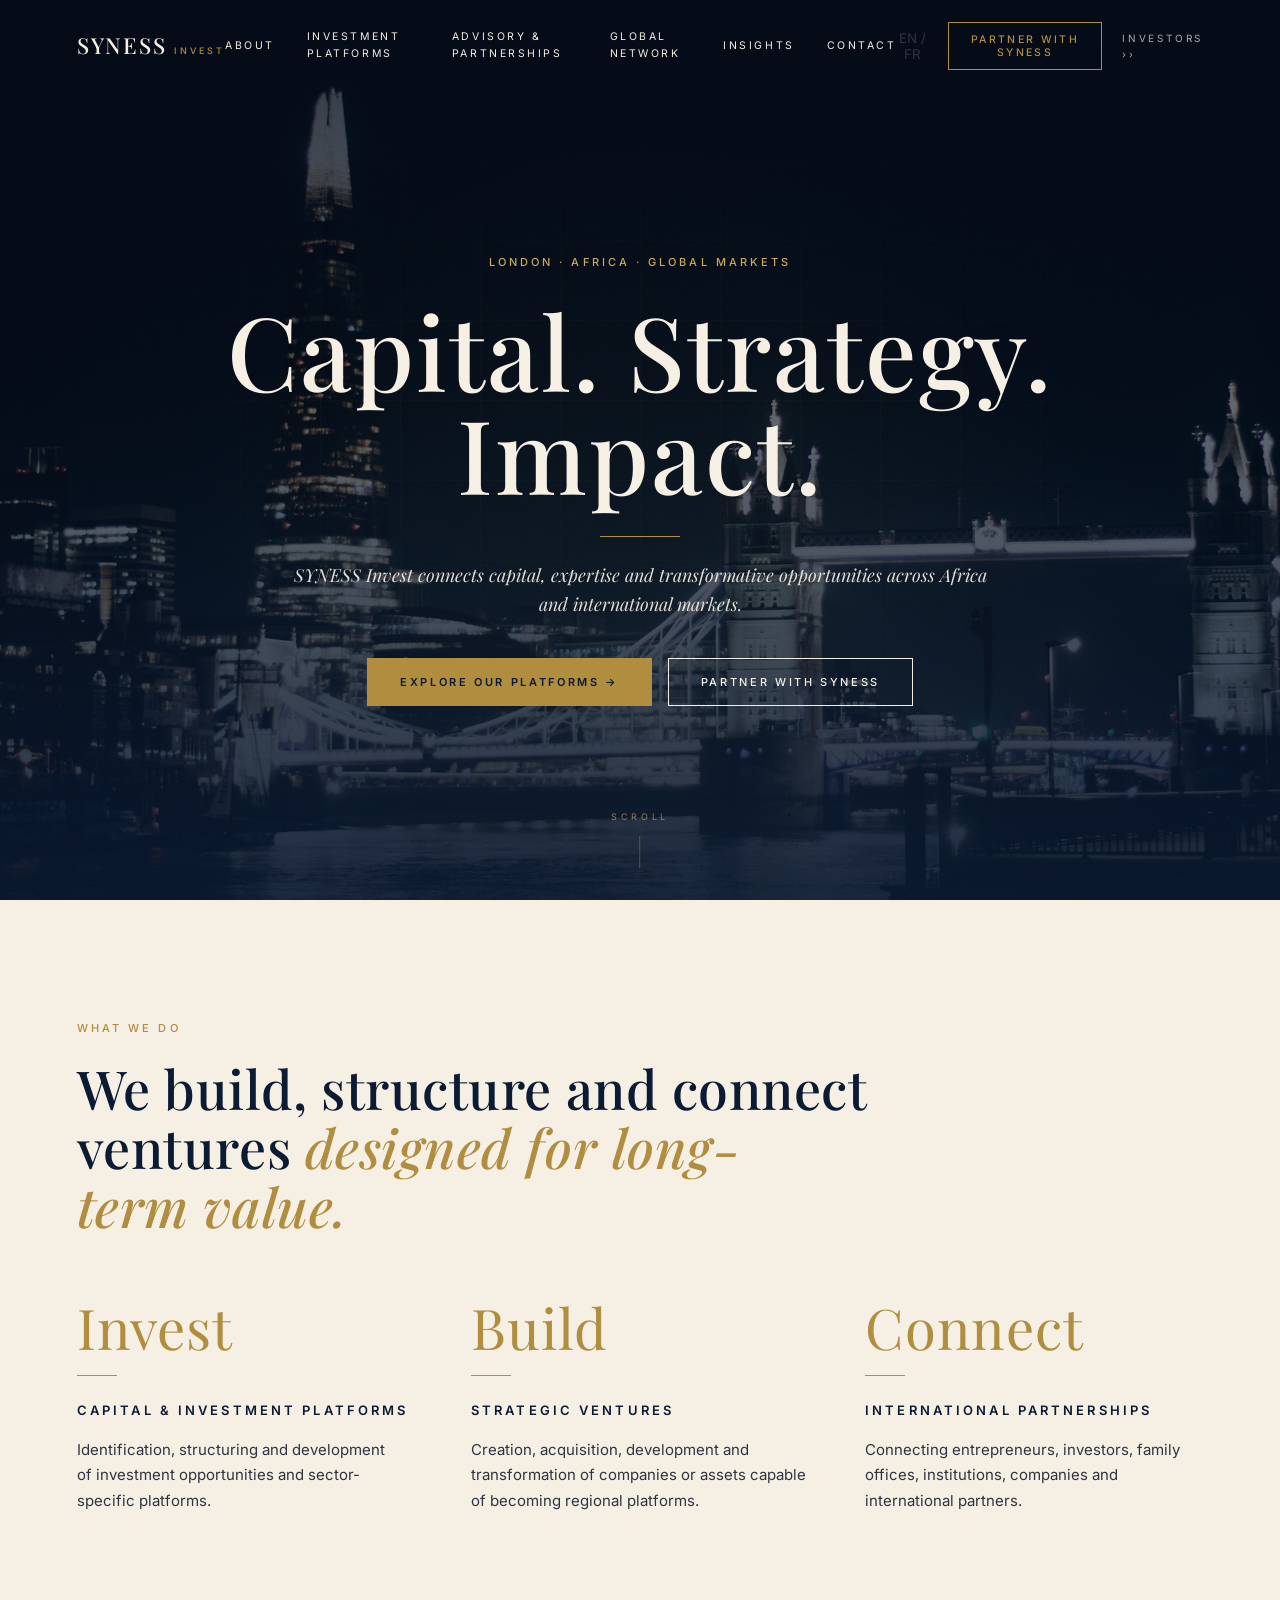
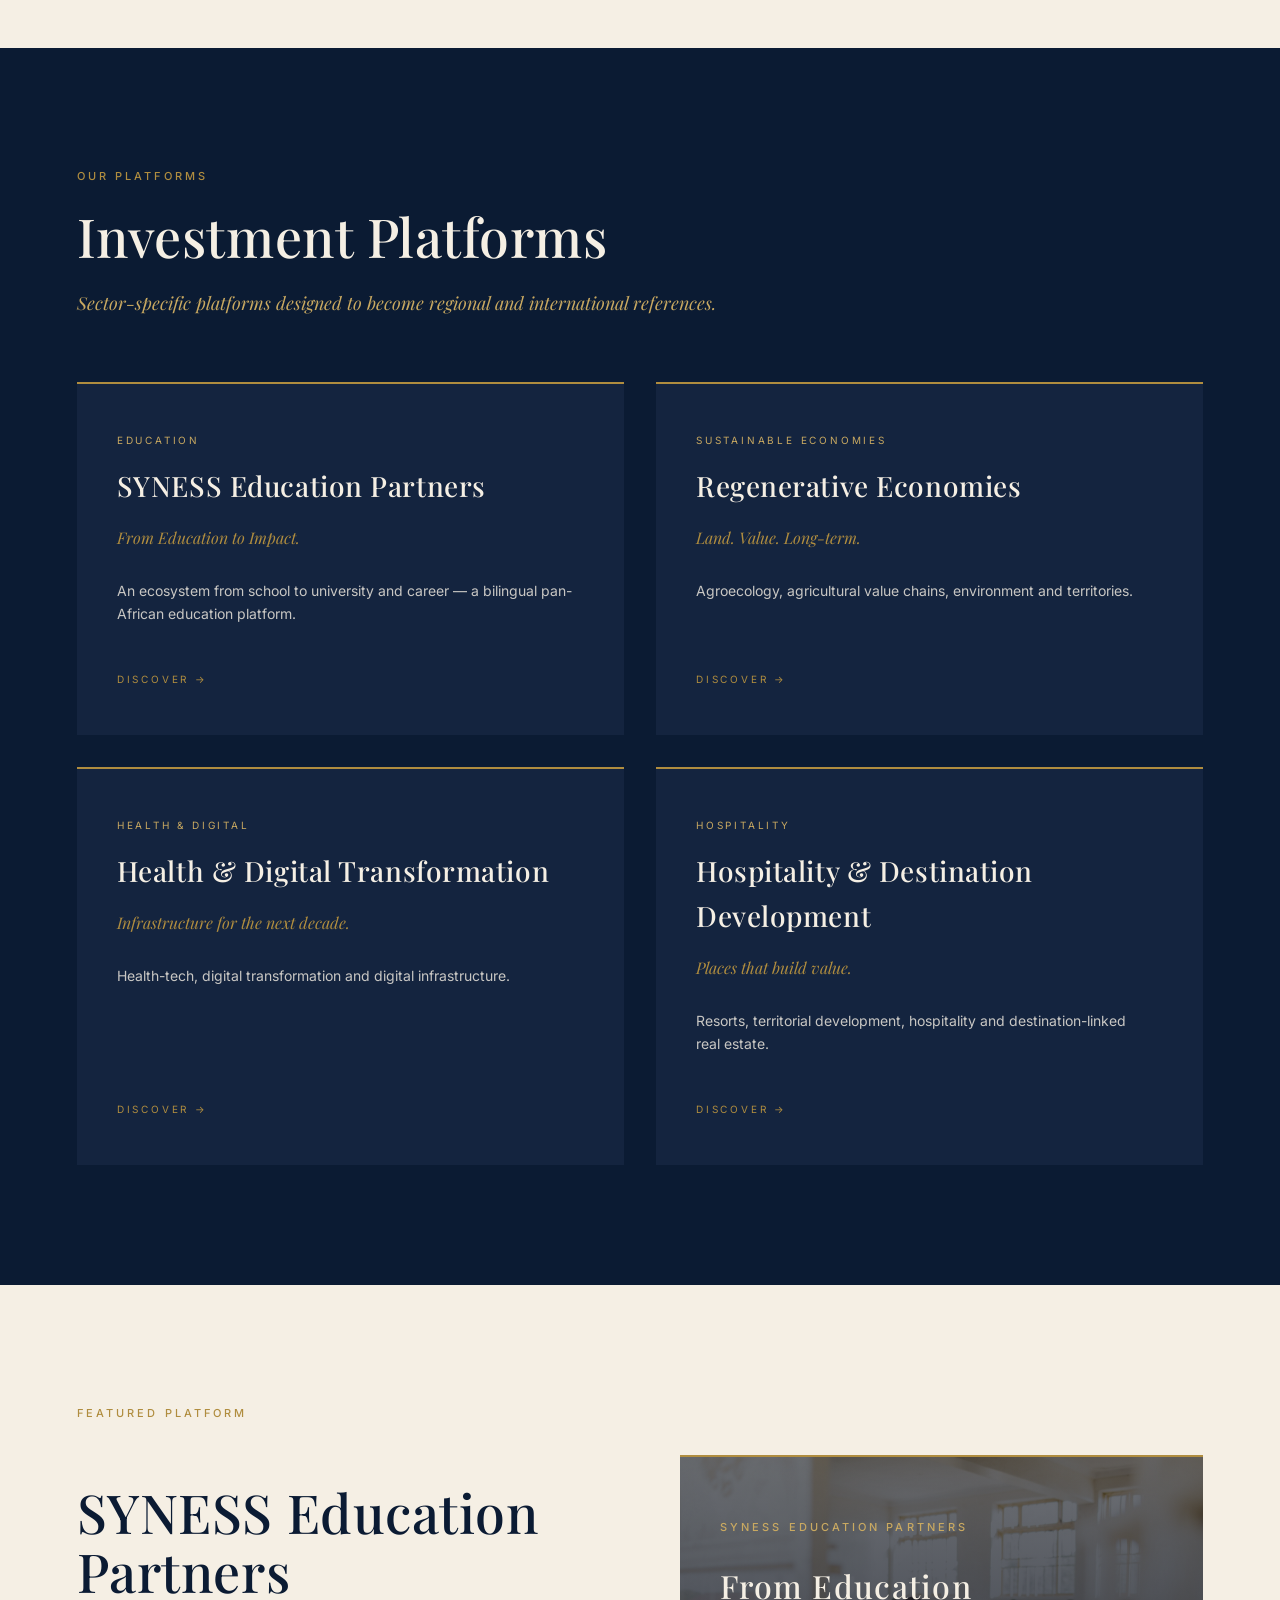
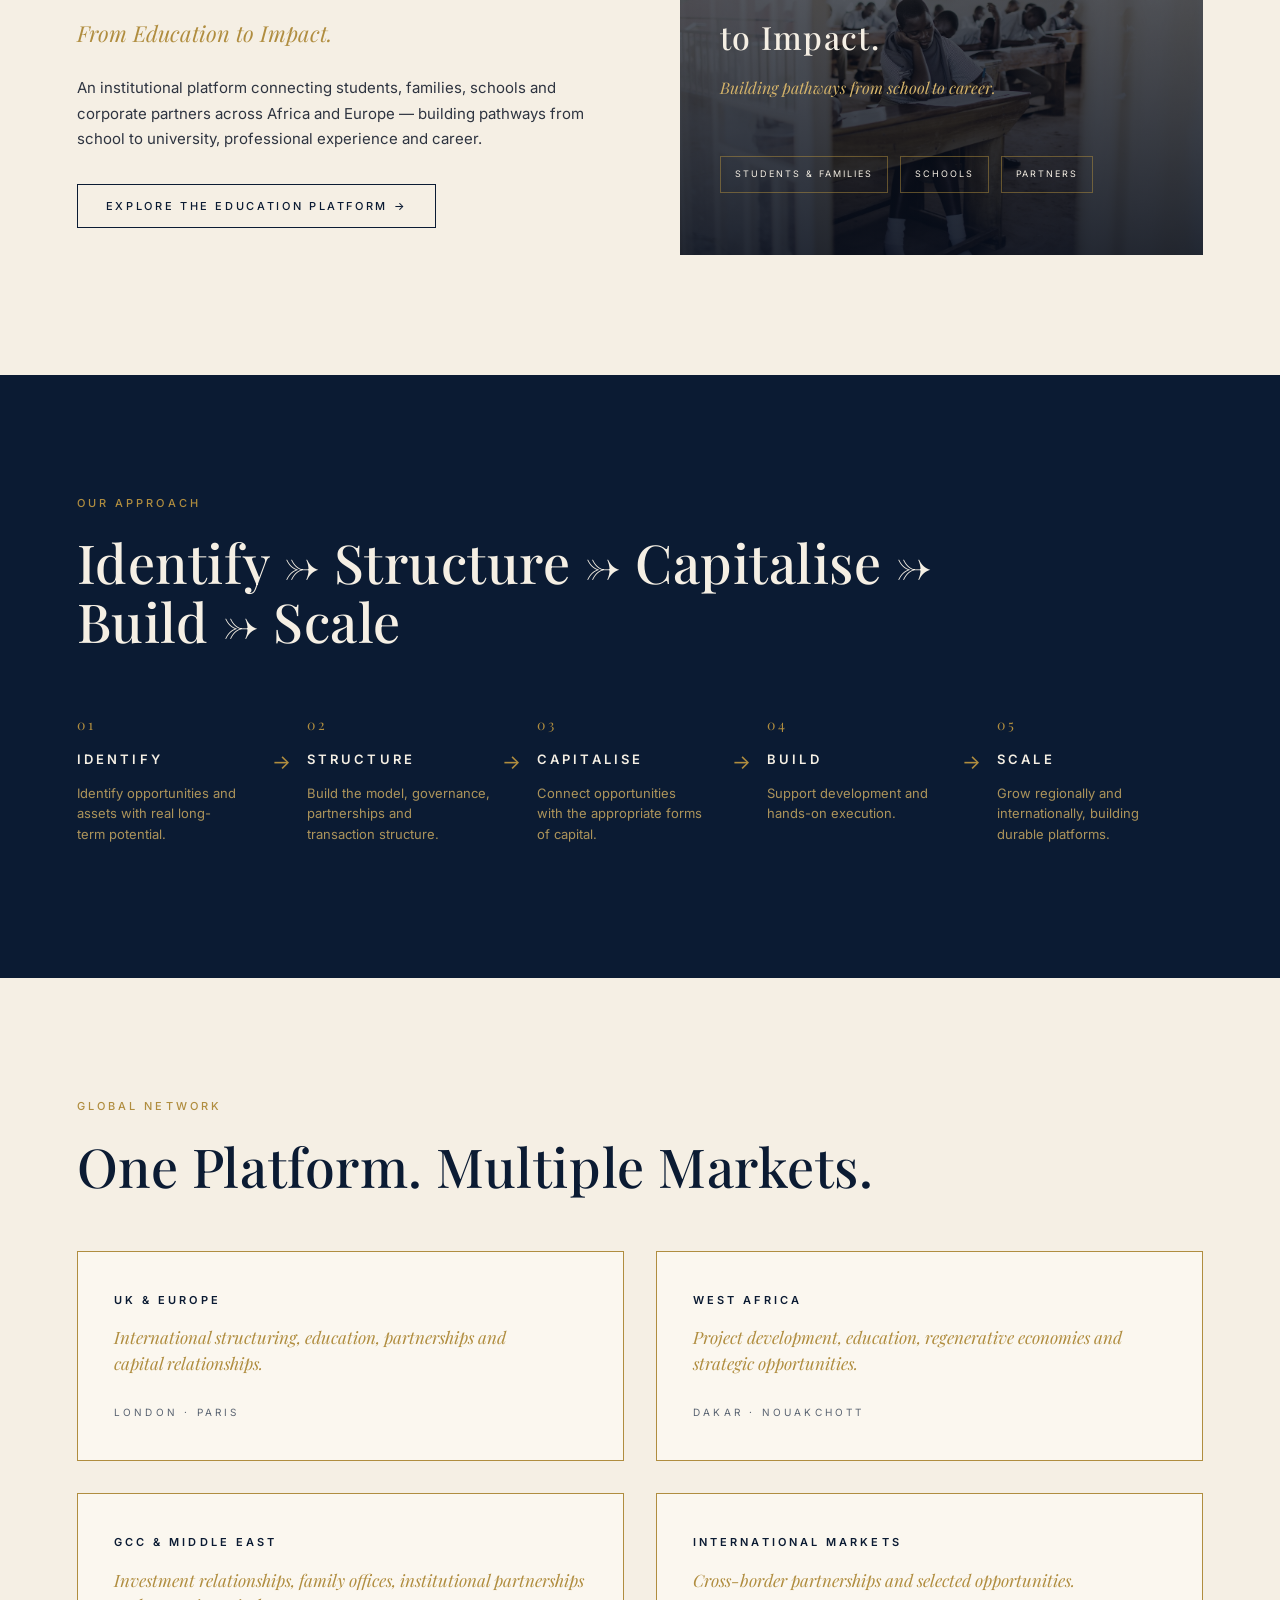
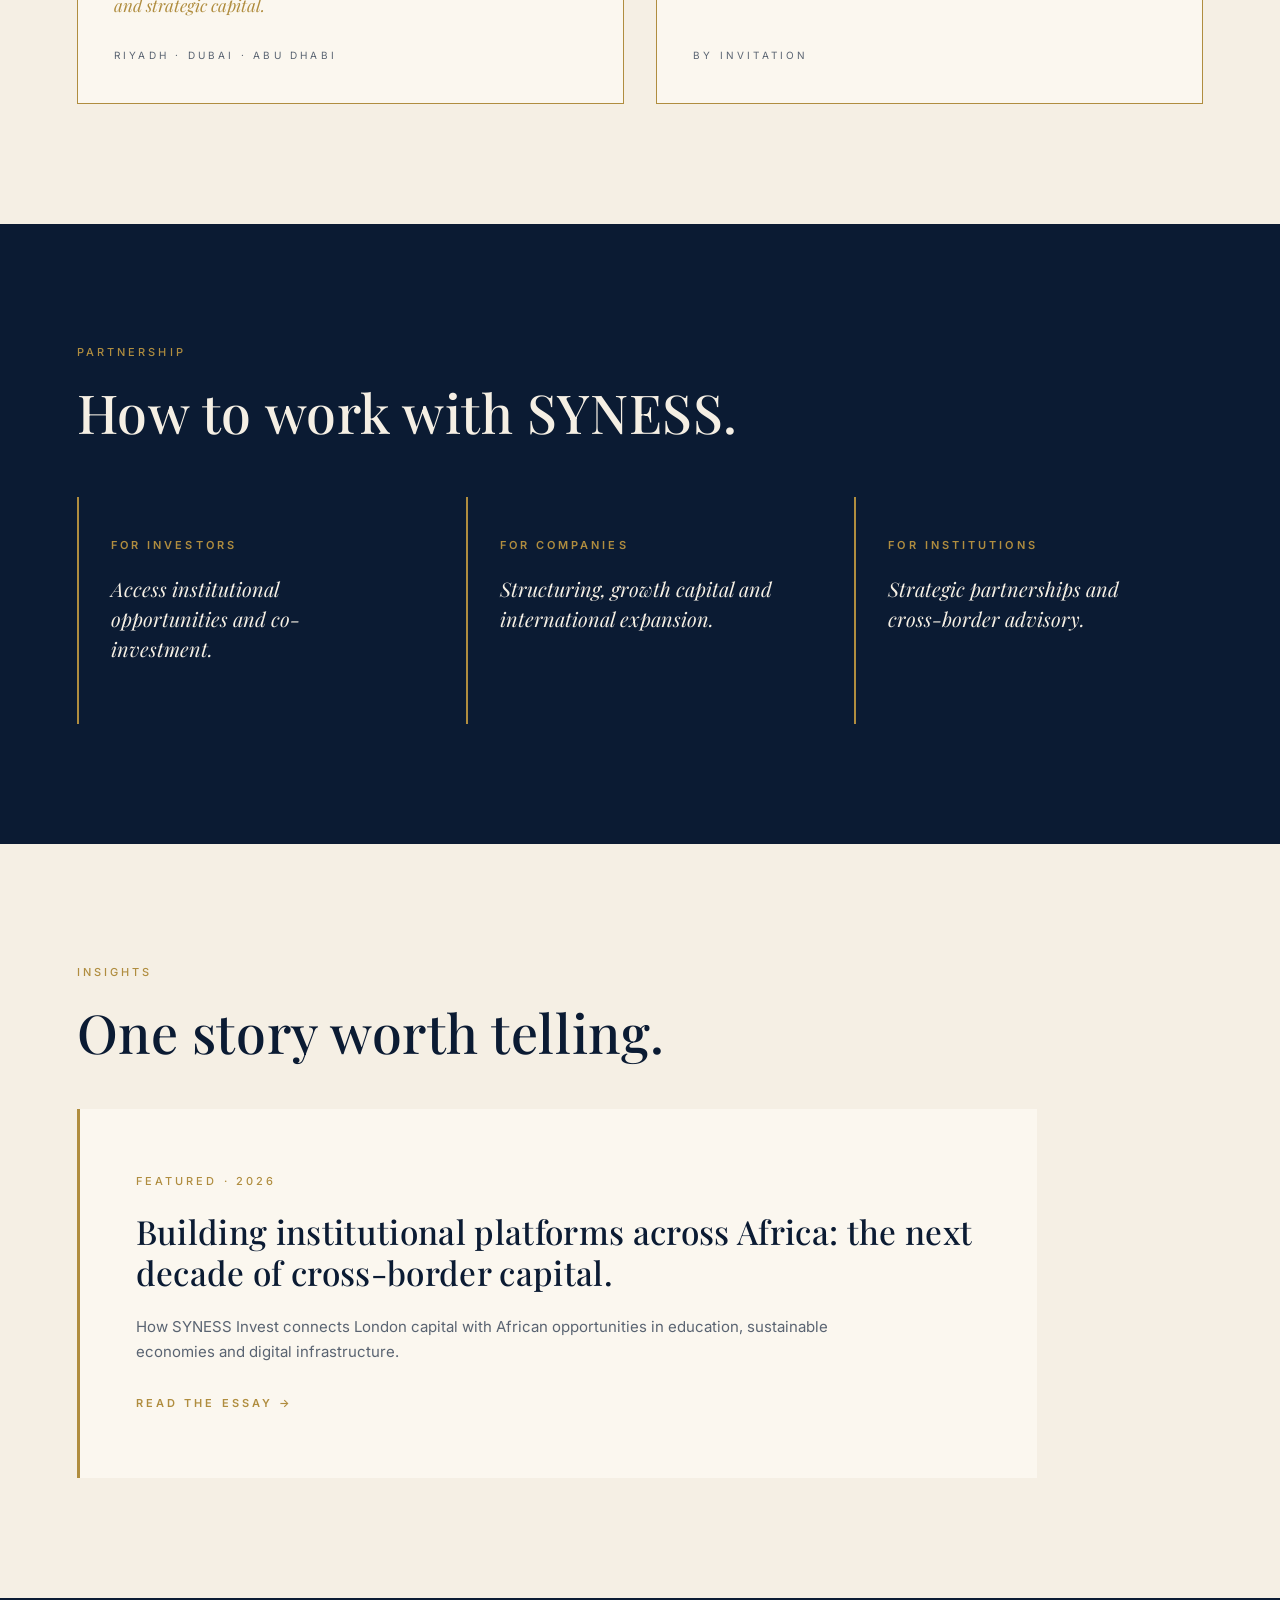
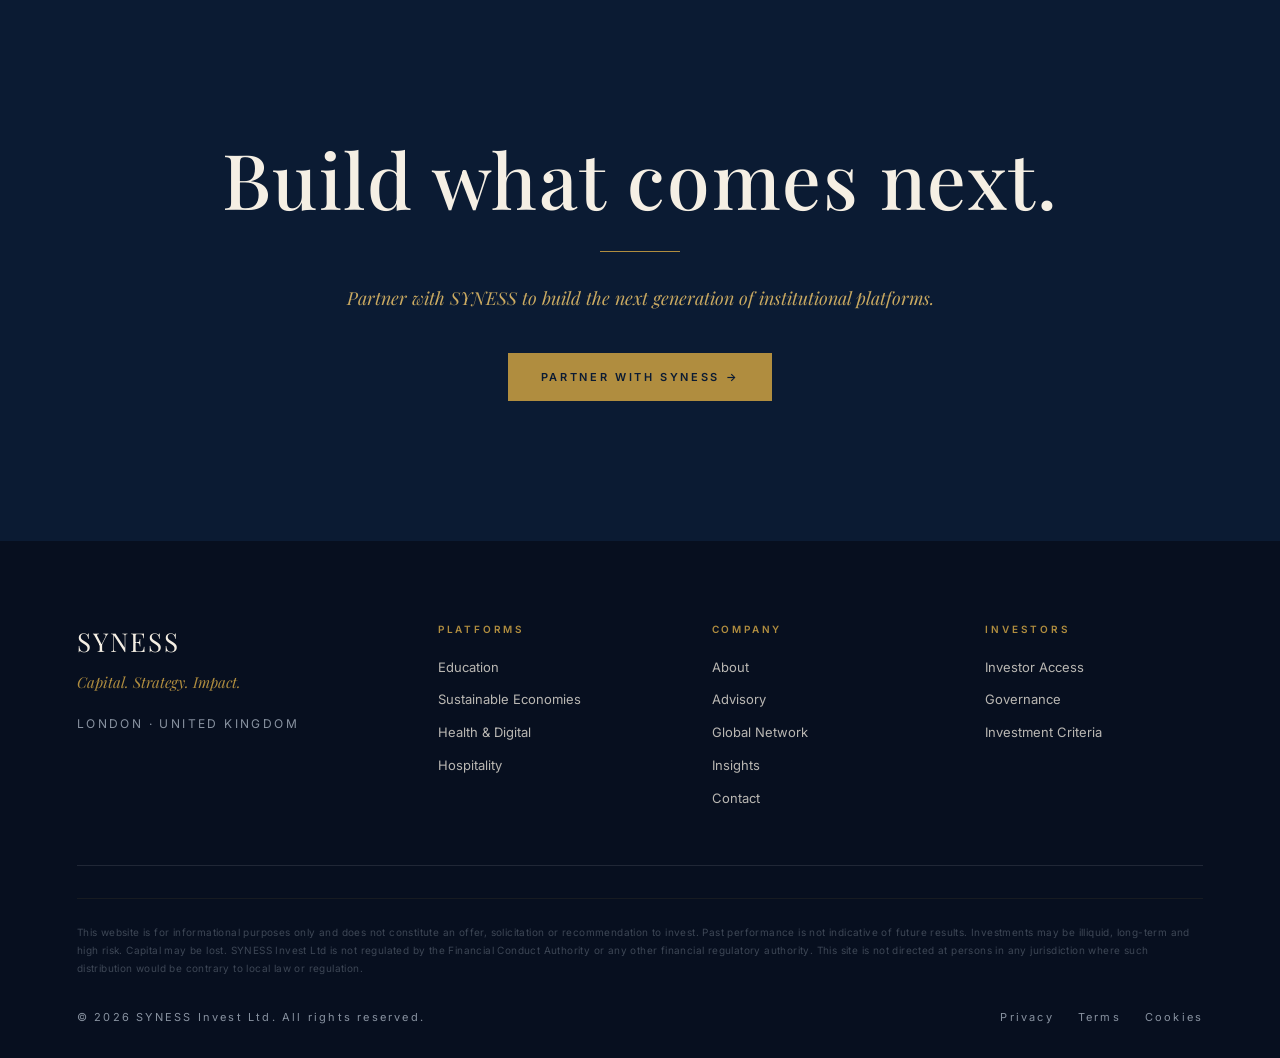
==== index.html @ 20f136a2 "SYNESS Invest — site complet: SEO, i18n EN/FR, accessibilite, disclaimers reglementaires, protection" ====
<!DOCTYPE html>
<html lang="en" data-theme="light">
  <head>
    <meta charset="utf-8" />
    <meta name="viewport" content="width=device-width, initial-scale=1" />
    <title>SYNESS INVEST — Capital. Strategy. Impact.</title>
    <meta name="description" content="SYNESS Invest connects capital, expertise and transformative opportunities across Africa and international markets. Education, sustainable economies, health-tech and hospitality — structured with institutional discipline." />
    <meta name="robots" content="index, follow" />
    <link rel="canonical" href="https://synessinvest.com/" />

    <!-- Open Graph -->
    <meta property="og:type" content="website" />
    <meta property="og:title" content="SYNESS INVEST — Capital. Strategy. Impact." />
    <meta property="og:description" content="SYNESS Invest connects capital, expertise and transformative opportunities across Africa and international markets." />
    <meta property="og:url" content="https://synessinvest.com/" />
    <meta property="og:site_name" content="SYNESS INVEST" />
    <meta property="og:image" content="https://synessinvest.com/images/hero.jpg" />
    <meta property="og:image:width" content="1920" />
    <meta property="og:image:height" content="1080" />
    <meta property="og:locale" content="en_GB" />
    <meta property="og:locale:alternate" content="fr_FR" />

    <!-- Twitter Card -->
    <meta name="twitter:card" content="summary_large_image" />
    <meta name="twitter:title" content="SYNESS INVEST — Capital. Strategy. Impact." />
    <meta name="twitter:description" content="SYNESS Invest connects capital, expertise and transformative opportunities across Africa and international markets." />
    <meta name="twitter:image" content="https://synessinvest.com/images/hero.jpg" />

    <!-- Favicon -->
    <link rel="icon" type="image/svg+xml" href="/favicon.svg" />
    <link rel="icon" type="image/png" sizes="32x32" href="/favicon-32x32.png" />
    <link rel="apple-touch-icon" sizes="180x180" href="/apple-touch-icon.png" />

    <!-- Hreflang -->
    <link rel="alternate" hreflang="en" href="https://synessinvest.com/" />
    <link rel="alternate" hreflang="fr" href="https://synessinvest.com/?lang=fr" />
    <link rel="alternate" hreflang="x-default" href="https://synessinvest.com/" />

    <!-- Schema.org JSON-LD -->
    <script type="application/ld+json">
    {
      "@context": "https://schema.org",
      "@type": "Organization",
      "name": "SYNESS Invest Ltd",
      "url": "https://synessinvest.com",
      "logo": "https://synessinvest.com/favicon.svg",
      "description": "SYNESS Invest connects capital, expertise and transformative opportunities across Africa and international markets.",
      "foundingLocation": "London, United Kingdom",
      "areaServed": [
        { "@type": "Country", "name": "United Kingdom" },
        { "@type": "Country", "name": "France" },
        { "@type": "Country", "name": "Senegal" },
        { "@type": "Country", "name": "Mauritania" },
        { "@type": "Country", "name": "Saudi Arabia" },
        { "@type": "Country", "name": "United Arab Emirates" }
      ],
      "sameAs": [],
      "contactPoint": {
        "@type": "ContactPoint",
        "email": "info@syness.co",
        "contactType": "customer service"
      }
    }
    </script>
    <script type="application/ld+json">
    {
      "@context": "https://schema.org",
      "@type": "WebSite",
      "name": "SYNESS INVEST",
      "url": "https://synessinvest.com",
      "description": "Capital. Strategy. Impact. — SYNESS Invest connects capital, expertise and transformative opportunities across Africa and international markets."
    }
    </script>

    <link rel="preconnect" href="https://fonts.googleapis.com" />
    <link rel="preconnect" href="https://fonts.gstatic.com" crossorigin />
    <link
      href="https://fonts.googleapis.com/css2?family=Playfair+Display:ital,wght@0,400;0,500;0,600;0,700;1,400;1,500&family=Inter:wght@300;400;500;600;700&display=swap"
      rel="stylesheet"
    />
    <style>
      :root {
        --navy: #0b1b33;
        --navy-soft: #14243f;
        --navy-deep: #070f1f;
        --ivory: #f5efe4;
        --ivory-soft: #fbf7ef;
        --gold: #b08d3f;
        --gold-soft: #c9a961;
        --gold-bright: #d4b36a;
        --anthracite: #2e3440;
        --grey: #5a6472;
        --grey-soft: #8892a0;
        --rule: rgba(176, 141, 63, 0.25);
        --rule-strong: rgba(176, 141, 63, 0.6);
      }
      * {
        box-sizing: border-box;
      }
      html,
      body {
        margin: 0;
        padding: 0;
      }
      body {
        font-family:
          'Inter',
          -apple-system,
          sans-serif;
        font-size: 16px;
        line-height: 1.6;
        color: var(--anthracite);
        background: var(--ivory);
        -webkit-font-smoothing: antialiased;
        text-wrap: pretty;
      }
      a {
        color: inherit;
        text-decoration: none;
      }
      button {
        font-family: inherit;
        background: none;
        border: none;
        padding: 0;
        cursor: pointer;
        color: inherit;
      }

      /* ========= TYPOGRAPHY ========= */
      .serif {
        font-family: 'Playfair Display', serif;
      }
      .overline {
        font-family: 'Inter', sans-serif;
        font-size: 11px;
        letter-spacing: 0.28em;
        text-transform: uppercase;
        color: var(--gold);
        font-weight: 500;
      }
      .overline-ivory {
        color: var(--gold-soft);
      }
      h1,
      h2,
      h3,
      h4 {
        font-family: 'Playfair Display', serif;
        font-weight: 500;
        letter-spacing: 0.01em;
        margin: 0;
      }

      /* ========= HEADER ========= */
      .site-header {
        position: fixed;
        top: 0;
        left: 0;
        right: 0;
        z-index: 100;
        padding: 22px 6%;
        display: flex;
        align-items: center;
        justify-content: space-between;
        background: transparent;
        transition:
          background 0.35s ease,
          padding 0.35s ease,
          border-color 0.35s ease;
        border-bottom: 1px solid transparent;
      }
      .site-header.scrolled,
      .site-header.opaque {
        background: rgba(11, 27, 51, 0.96);
        backdrop-filter: blur(10px);
        padding: 14px 6%;
        border-bottom: 1px solid rgba(176, 141, 63, 0.2);
      }
      .brand {
        display: flex;
        align-items: baseline;
        gap: 8px;
        cursor: pointer;
      }
      .brand .name {
        font-family: 'Playfair Display', serif;
        font-size: 22px;
        font-weight: 500;
        letter-spacing: 0.08em;
        color: var(--ivory);
      }
      .brand .sub {
        font-family: 'Inter', sans-serif;
        font-size: 9px;
        letter-spacing: 0.35em;
        text-transform: uppercase;
        color: var(--gold);
        font-weight: 500;
      }
      .nav {
        display: flex;
        gap: 32px;
        align-items: center;
      }
      .nav a {
        font-family: 'Inter', sans-serif;
        font-size: 10.5px;
        letter-spacing: 0.24em;
        text-transform: uppercase;
        color: var(--ivory);
        font-weight: 400;
        transition: color 0.25s ease;
        cursor: pointer;
      }
      .nav a:hover,
      .nav a.active {
        color: var(--gold-bright);
      }
      .header-right {
        display: flex;
        gap: 20px;
        align-items: center;
      }
      .btn-outline-gold {
        border: 1px solid var(--gold);
        color: var(--gold);
        padding: 10px 20px;
        font-size: 10.5px;
        letter-spacing: 0.22em;
        text-transform: uppercase;
        font-weight: 500;
        transition: all 0.3s ease;
        cursor: pointer;
        background: transparent;
      }
      .btn-outline-gold:hover {
        background: var(--gold);
        color: var(--navy);
      }
      .investors-link {
        font-size: 10px;
        letter-spacing: 0.28em;
        text-transform: uppercase;
        color: var(--ivory);
        opacity: 0.7;
        transition:
          opacity 0.25s ease,
          color 0.25s ease;
        cursor: pointer;
      }
      .investors-link:hover {
        opacity: 1;
        color: var(--gold-bright);
      }
      .hamburger {
        display: none;
        flex-direction: column;
        gap: 5px;
        cursor: pointer;
        padding: 8px;
      }
      .hamburger span {
        display: block;
        width: 24px;
        height: 1.5px;
        background: var(--ivory);
      }

      /* Mobile menu panel */
      .mobile-panel {
        position: fixed;
        top: 0;
        right: 0;
        height: 100%;
        width: min(340px, 80%);
        background: var(--navy);
        z-index: 99;
        transform: translateX(100%);
        transition: transform 0.4s ease;
        padding: 100px 40px 40px;
        display: flex;
        flex-direction: column;
        gap: 24px;
        border-left: 1px solid var(--rule-strong);
      }
      .mobile-panel.open {
        transform: translateX(0);
      }
      .mobile-panel a {
        font-size: 12px;
        letter-spacing: 0.24em;
        text-transform: uppercase;
        color: var(--ivory);
        padding: 12px 0;
        border-bottom: 1px solid rgba(255, 255, 255, 0.08);
        cursor: pointer;
      }

      /* ========= VIEWS ========= */
      .view {
        display: none;
        animation: fadeIn 0.4s ease;
      }
      .view.active {
        display: block;
      }
      @keyframes fadeIn {
        from {
          opacity: 0;
          transform: translateY(8px);
        }
        to {
          opacity: 1;
          transform: none;
        }
      }

      /* ========= HERO (HOMEPAGE) ========= */
      .hero {
        min-height: 100vh;
        background:
          radial-gradient(ellipse at 50% 100%, rgba(176, 141, 63, 0.08) 0%, transparent 60%),
          linear-gradient(180deg, var(--navy) 0%, var(--navy-soft) 100%);
        color: var(--ivory);
        display: flex;
        flex-direction: column;
        justify-content: center;
        align-items: center;
        text-align: center;
        padding: 140px 6% 80px;
        position: relative;
        overflow: hidden;
      }
      .hero-bg {
        position: absolute;
        inset: 0;
        width: 100%;
        height: 100%;
        object-fit: cover;
        z-index: 0;
        filter: saturate(0.55) brightness(0.62) contrast(1.05);
      }
      .hero::before {
        content: '';
        position: absolute;
        inset: 0;
        z-index: 1;
        background-image:
          linear-gradient(rgba(176, 141, 63, 0.05) 1px, transparent 1px),
          linear-gradient(90deg, rgba(176, 141, 63, 0.05) 1px, transparent 1px);
        background-size: 80px 80px;
        mask-image: radial-gradient(ellipse at center, black 30%, transparent 75%);
        -webkit-mask-image: radial-gradient(ellipse at center, black 30%, transparent 75%);
        pointer-events: none;
      }
      .hero::after {
        content: '';
        position: absolute;
        inset: 0;
        z-index: 2;
        background:
          linear-gradient(180deg, rgba(7, 15, 31, 0.74) 0%, rgba(11, 27, 51, 0.42) 45%, rgba(11, 27, 51, 0.88) 100%),
          radial-gradient(ellipse at 50% 100%, rgba(176, 141, 63, 0.12) 0%, transparent 60%);
        pointer-events: none;
      }
      .hero-inner {
        position: relative;
        z-index: 3;
        max-width: 1100px;
      }
      .hero .overline {
        margin-bottom: 28px;
      }
      .hero h1 {
        font-size: clamp(48px, 8vw, 120px);
        line-height: 1;
        letter-spacing: 0.02em;
        color: var(--ivory);
        margin-bottom: 32px;
      }
      .rule-gold {
        width: 80px;
        height: 1px;
        background: var(--gold);
        margin: 24px auto;
      }
      .hero p.sub {
        font-family: 'Playfair Display', serif;
        font-style: italic;
        font-size: clamp(16px, 1.4vw, 20px);
        max-width: 720px;
        margin: 24px auto 40px;
        color: var(--ivory);
        opacity: 0.92;
        line-height: 1.6;
      }
      .hero-cta {
        display: flex;
        gap: 16px;
        justify-content: center;
        flex-wrap: wrap;
        margin-top: 16px;
      }
      .btn-gold {
        background: var(--gold);
        color: var(--navy);
        padding: 16px 32px;
        font-size: 11px;
        letter-spacing: 0.24em;
        text-transform: uppercase;
        font-weight: 600;
        cursor: pointer;
        transition: all 0.3s ease;
        border: 1px solid var(--gold);
      }
      .btn-gold:hover {
        background: var(--gold-bright);
        border-color: var(--gold-bright);
      }
      .btn-ivory-outline {
        background: transparent;
        color: var(--ivory);
        padding: 16px 32px;
        font-size: 11px;
        letter-spacing: 0.24em;
        text-transform: uppercase;
        font-weight: 500;
        cursor: pointer;
        transition: all 0.3s ease;
        border: 1px solid var(--ivory);
      }
      .btn-ivory-outline:hover {
        background: var(--ivory);
        color: var(--navy);
      }
      .scroll-hint {
        position: absolute;
        bottom: 32px;
        left: 50%;
        transform: translateX(-50%);
        z-index: 3;
        font-size: 9px;
        letter-spacing: 0.4em;
        text-transform: uppercase;
        color: var(--gold-soft);
        opacity: 0.7;
      }
      .scroll-hint::after {
        content: '';
        display: block;
        width: 1px;
        height: 32px;
        background: var(--gold);
        margin: 12px auto 0;
        opacity: 0.6;
      }

      /* ========= SECTIONS ========= */
      .section {
        padding: 120px 6%;
      }
      .section-ivory {
        background: var(--ivory);
      }
      .section-navy {
        background: var(--navy);
        color: var(--ivory);
      }
      .section-navy-deep {
        background: var(--navy-deep);
        color: var(--ivory);
      }
      .section-inner {
        max-width: 1280px;
        margin: 0 auto;
      }
      .section-eyebrow {
        margin-bottom: 20px;
      }
      .section-title {
        font-size: clamp(32px, 4.2vw, 56px);
        line-height: 1.1;
        color: var(--navy);
        margin-bottom: 24px;
        max-width: 900px;
      }
      .section-navy .section-title,
      .section-navy-deep .section-title {
        color: var(--ivory);
      }
      .section-title.italic-part em {
        font-style: italic;
        color: var(--gold);
      }
      .section-intro {
        font-family: 'Playfair Display', serif;
        font-style: italic;
        font-size: 18px;
        color: var(--grey);
        max-width: 720px;
        margin-bottom: 56px;
        line-height: 1.6;
      }
      .section-navy .section-intro,
      .section-navy-deep .section-intro {
        color: var(--gold-soft);
      }

      /* ========= WHAT WE DO (3 cols) ========= */
      .triptych {
        display: grid;
        grid-template-columns: repeat(3, 1fr);
        gap: 56px;
        margin-top: 64px;
      }
      .triptych .col .word {
        font-family: 'Playfair Display', serif;
        font-size: 56px;
        color: var(--gold);
        line-height: 1;
        letter-spacing: 0.02em;
        margin-bottom: 20px;
      }
      .triptych .col .rule {
        width: 40px;
        height: 1px;
        background: var(--gold);
        margin-bottom: 24px;
      }
      .triptych .col h3 {
        font-family: 'Inter', sans-serif;
        font-size: 13px;
        letter-spacing: 0.24em;
        text-transform: uppercase;
        color: var(--navy);
        margin-bottom: 16px;
        font-weight: 600;
      }
      .triptych .col p {
        color: var(--anthracite);
        font-size: 15px;
        line-height: 1.7;
      }

      /* ========= PLATFORMS 2x2 ========= */
      .platforms-grid {
        display: grid;
        grid-template-columns: repeat(2, 1fr);
        gap: 32px;
        margin-top: 64px;
      }
      .platform-card {
        background: var(--navy-soft);
        padding: 48px 40px;
        border-top: 2px solid var(--gold);
        cursor: pointer;
        transition:
          transform 0.4s ease,
          border-color 0.4s ease,
          background 0.4s ease;
        display: flex;
        flex-direction: column;
        gap: 16px;
        min-height: 280px;
      }
      .platform-card:hover {
        transform: translateY(-6px);
        border-top-width: 3px;
        background: #1a2c4a;
      }
      .platform-card .cap {
        font-size: 10px;
        letter-spacing: 0.28em;
        text-transform: uppercase;
        color: var(--gold-soft);
      }
      .platform-card h3 {
        font-family: 'Playfair Display', serif;
        font-size: 28px;
        color: var(--ivory);
        letter-spacing: 0.02em;
      }
      .platform-card .baseline {
        font-family: 'Playfair Display', serif;
        font-style: italic;
        font-size: 16px;
        color: var(--gold);
      }
      .platform-card p {
        color: var(--ivory);
        opacity: 0.8;
        font-size: 14px;
        line-height: 1.6;
      }
      .platform-card .cta-inline {
        margin-top: auto;
        font-size: 10px;
        letter-spacing: 0.28em;
        text-transform: uppercase;
        color: var(--gold);
        padding-top: 16px;
      }

      /* ========= FEATURED PLATFORM ========= */
      .featured {
        display: grid;
        grid-template-columns: 1fr 1fr;
        gap: 80px;
        align-items: center;
        margin-top: 32px;
      }
      .featured h2 {
        font-family: 'Playfair Display', serif;
        font-size: clamp(36px, 4.2vw, 56px);
        line-height: 1.1;
        color: var(--navy);
        margin-bottom: 16px;
      }
      .featured .baseline {
        font-family: 'Playfair Display', serif;
        font-style: italic;
        font-size: 22px;
        color: var(--gold);
        margin-bottom: 24px;
      }
      .featured p {
        font-size: 15px;
        line-height: 1.7;
        color: var(--anthracite);
        margin-bottom: 32px;
        max-width: 520px;
      }
      .btn-navy-outline {
        background: transparent;
        color: var(--navy);
        padding: 14px 28px;
        font-size: 11px;
        letter-spacing: 0.24em;
        text-transform: uppercase;
        font-weight: 500;
        cursor: pointer;
        transition: all 0.3s ease;
        border: 1px solid var(--navy);
        display: inline-block;
      }
      .btn-navy-outline:hover {
        background: var(--navy);
        color: var(--ivory);
      }
      .featured-mock {
        background: linear-gradient(160deg, rgba(11, 27, 51, 0.4), rgba(20, 36, 63, 0.55));
        padding: 56px 40px;
        color: var(--ivory);
        border-top: 2px solid var(--gold);
        min-height: 400px;
        display: flex;
        flex-direction: column;
        justify-content: center;
        position: relative;
        overflow: hidden;
      }
      .featured-mock img.fm-bg {
        position: absolute;
        inset: 0;
        width: 100%;
        height: 100%;
        object-fit: cover;
        z-index: 0;
        filter: saturate(0.5) brightness(0.6) contrast(1.05);
      }
      .featured-mock::after {
        content: '';
        position: absolute;
        inset: 0;
        z-index: 1;
        background: linear-gradient(180deg, rgba(7, 15, 31, 0.3) 0%, rgba(7, 15, 31, 0.78) 100%);
        pointer-events: none;
      }
      .featured-mock > *:not(img.fm-bg) {
        position: relative;
        z-index: 2;
      }
      .featured-mock .overline {
        color: var(--gold-soft);
        margin-bottom: 24px;
      }
      .featured-mock h4 {
        font-family: 'Playfair Display', serif;
        font-size: 32px;
        letter-spacing: 0.04em;
        margin-bottom: 12px;
      }
      .featured-mock .m-baseline {
        font-family: 'Playfair Display', serif;
        font-style: italic;
        color: var(--gold-bright);
        margin-bottom: 32px;
      }
      .featured-mock .m-doors {
        display: flex;
        gap: 12px;
        margin-top: 24px;
        flex-wrap: wrap;
      }
      .featured-mock .m-door {
        border: 1px solid rgba(176, 141, 63, 0.5);
        padding: 10px 14px;
        font-size: 9px;
        letter-spacing: 0.22em;
        text-transform: uppercase;
        color: var(--ivory);
      }

      /* ========= APPROACH ========= */
      .approach-row {
        display: grid;
        grid-template-columns: repeat(5, 1fr);
        gap: 24px;
        margin-top: 64px;
        position: relative;
      }
      .approach-step {
        position: relative;
        padding-right: 16px;
      }
      .approach-step .num {
        font-family: 'Playfair Display', serif;
        font-size: 14px;
        color: var(--gold);
        letter-spacing: 0.2em;
        margin-bottom: 12px;
      }
      .approach-step h4 {
        font-family: 'Inter', sans-serif;
        font-size: 13px;
        letter-spacing: 0.24em;
        text-transform: uppercase;
        color: var(--ivory);
        margin-bottom: 12px;
        font-weight: 600;
      }
      .approach-step p {
        font-size: 13px;
        color: var(--gold-soft);
        line-height: 1.6;
        opacity: 0.85;
      }
      .approach-step:not(:last-child)::after {
        content: '→';
        position: absolute;
        right: -8px;
        top: 32px;
        color: var(--gold);
        font-size: 20px;
      }

      /* ========= NETWORK ========= */
      .network-grid {
        display: grid;
        grid-template-columns: repeat(2, 1fr);
        gap: 32px;
        margin-top: 56px;
      }
      .network-card {
        border: 1px solid var(--gold);
        padding: 40px 36px;
        background: var(--ivory-soft);
        display: flex;
        flex-direction: column;
        gap: 16px;
        transition: background 0.3s ease;
      }
      .network-card:hover {
        background: #fff;
      }
      .network-card .label {
        font-size: 11px;
        letter-spacing: 0.28em;
        text-transform: uppercase;
        color: var(--navy);
        font-weight: 600;
      }
      .network-card .copy {
        font-family: 'Playfair Display', serif;
        font-style: italic;
        font-size: 17px;
        color: var(--gold);
        line-height: 1.5;
      }
      .network-card .cities {
        font-size: 10px;
        letter-spacing: 0.32em;
        text-transform: uppercase;
        color: var(--grey);
        margin-top: auto;
        padding-top: 12px;
      }

      /* ========= PARTNERSHIP ========= */
      .partnership-row {
        display: grid;
        grid-template-columns: repeat(3, 1fr);
        gap: 40px;
        margin-top: 56px;
      }
      .partnership-block {
        padding: 40px 32px;
        border-left: 2px solid var(--gold);
        cursor: pointer;
        transition: background 0.3s ease;
      }
      .partnership-block:hover {
        background: rgba(176, 141, 63, 0.06);
      }
      .partnership-block .lbl {
        font-size: 11px;
        letter-spacing: 0.28em;
        text-transform: uppercase;
        color: var(--gold);
        margin-bottom: 20px;
        font-weight: 600;
      }
      .partnership-block p {
        font-family: 'Playfair Display', serif;
        font-style: italic;
        font-size: 20px;
        color: var(--ivory);
        line-height: 1.5;
      }

      /* ========= INSIGHT ========= */
      .insight-card {
        margin-top: 48px;
        padding: 64px 56px;
        background: var(--ivory-soft);
        border-left: 3px solid var(--gold);
        max-width: 960px;
      }
      .insight-card .overline {
        margin-bottom: 20px;
      }
      .insight-card h3 {
        font-family: 'Playfair Display', serif;
        font-size: clamp(24px, 2.6vw, 36px);
        color: var(--navy);
        margin-bottom: 20px;
        line-height: 1.25;
      }
      .insight-card p {
        color: var(--grey);
        font-size: 15px;
        line-height: 1.7;
        margin-bottom: 24px;
        max-width: 720px;
      }
      .read-more {
        display: inline-block;
        font-size: 11px;
        letter-spacing: 0.28em;
        text-transform: uppercase;
        color: var(--gold);
        font-weight: 600;
        cursor: pointer;
        transition: color 0.25s ease;
      }
      .read-more:hover {
        color: var(--navy);
      }

      /* ========= FINAL CTA ========= */
      .final-cta {
        padding: 140px 6%;
        text-align: center;
        background: var(--navy);
        color: var(--ivory);
      }
      .final-cta h2 {
        font-family: 'Playfair Display', serif;
        font-size: clamp(40px, 6vw, 88px);
        line-height: 1.05;
        color: var(--ivory);
        letter-spacing: 0.02em;
        margin-bottom: 32px;
      }
      .final-cta p {
        font-family: 'Playfair Display', serif;
        font-style: italic;
        font-size: clamp(16px, 1.4vw, 20px);
        color: var(--gold-soft);
        max-width: 640px;
        margin: 32px auto 40px;
        line-height: 1.6;
      }

      /* ========= FOOTER ========= */
      .footer {
        background: var(--navy-deep);
        color: var(--ivory);
        padding: 80px 6% 32px;
      }
      .footer-grid {
        max-width: 1280px;
        margin: 0 auto;
        display: grid;
        grid-template-columns: 1.4fr 1fr 1fr 1fr;
        gap: 56px;
        padding-bottom: 56px;
        border-bottom: 1px solid rgba(255, 255, 255, 0.1);
      }
      .footer .brand-block .name {
        font-family: 'Playfair Display', serif;
        font-size: 26px;
        letter-spacing: 0.08em;
        color: var(--ivory);
        margin-bottom: 8px;
      }
      .footer .brand-block .tag {
        font-family: 'Playfair Display', serif;
        font-style: italic;
        color: var(--gold);
        font-size: 15px;
        margin-bottom: 20px;
      }
      .footer .brand-block .addr {
        font-size: 12px;
        letter-spacing: 0.2em;
        text-transform: uppercase;
        color: var(--grey-soft);
      }
      .footer h5 {
        font-family: 'Inter', sans-serif;
        font-size: 10px;
        letter-spacing: 0.28em;
        text-transform: uppercase;
        color: var(--gold);
        margin: 0 0 20px;
        font-weight: 600;
      }
      .footer ul {
        list-style: none;
        padding: 0;
        margin: 0;
        display: flex;
        flex-direction: column;
        gap: 12px;
      }
      .footer ul li {
        font-size: 13px;
        color: var(--ivory);
        opacity: 0.75;
        cursor: pointer;
        transition:
          color 0.25s ease,
          opacity 0.25s ease;
      }
      .footer ul li:hover {
        color: var(--gold-bright);
        opacity: 1;
      }
      .footer-bottom {
        max-width: 1280px;
        margin: 32px auto 0;
        display: flex;
        justify-content: space-between;
        align-items: center;
        font-size: 11px;
        letter-spacing: 0.2em;
        color: var(--grey-soft);
        flex-wrap: wrap;
        gap: 16px;
      }
      .footer-bottom .legal {
        display: flex;
        gap: 24px;
      }
      .footer-bottom .legal a {
        transition: color 0.25s ease;
      }
      .footer-bottom .legal a:hover {
        color: var(--gold-bright);
      }
      .footer-disclaimer {
        max-width: 1280px;
        margin: 32px auto 0;
        padding-top: 24px;
        border-top: 1px solid rgba(176, 141, 63, 0.15);
        font-size: 10px;
        line-height: 1.8;
        letter-spacing: 0.04em;
        color: var(--grey);
        opacity: 0.65;
      }

      /* ========= INTERNAL VIEWS ========= */
      .view-hero {
        padding: 180px 6% 100px;
        background: linear-gradient(180deg, var(--navy) 0%, var(--navy-soft) 100%);
        color: var(--ivory);
        text-align: center;
        position: relative;
      }
      .view-hero::before {
        content: '';
        position: absolute;
        inset: 0;
        background-image:
          linear-gradient(rgba(176, 141, 63, 0.05) 1px, transparent 1px),
          linear-gradient(90deg, rgba(176, 141, 63, 0.05) 1px, transparent 1px);
        background-size: 60px 60px;
        mask-image: radial-gradient(ellipse at center, black 20%, transparent 70%);
        -webkit-mask-image: radial-gradient(ellipse at center, black 20%, transparent 70%);
      }
      .view-hero-inner {
        max-width: 1000px;
        margin: 0 auto;
        position: relative;
        z-index: 2;
      }
      .view-hero h1 {
        font-family: 'Playfair Display', serif;
        font-size: clamp(40px, 6vw, 80px);
        line-height: 1.05;
        color: var(--ivory);
        margin: 24px 0;
        letter-spacing: 0.02em;
      }
      .view-hero p {
        font-family: 'Playfair Display', serif;
        font-style: italic;
        font-size: 19px;
        color: var(--gold-soft);
        max-width: 640px;
        margin: 24px auto 0;
        line-height: 1.6;
      }
      .back-link {
        display: inline-block;
        margin-bottom: 24px;
        font-size: 10px;
        letter-spacing: 0.28em;
        text-transform: uppercase;
        color: var(--gold);
        cursor: pointer;
        transition: color 0.25s ease;
      }
      .back-link:hover {
        color: var(--gold-bright);
      }

      /* Investment platforms detail sections */
      .platform-section {
        padding: 120px 6%;
      }
      .platform-section .inner {
        max-width: 1100px;
        margin: 0 auto;
      }
      .platform-section .cap {
        font-size: 11px;
        letter-spacing: 0.32em;
        text-transform: uppercase;
        color: var(--gold);
        margin-bottom: 20px;
      }
      .platform-section h2 {
        font-family: 'Playfair Display', serif;
        font-size: clamp(32px, 4.2vw, 56px);
        line-height: 1.1;
        margin-bottom: 20px;
      }
      .platform-section .baseline {
        font-family: 'Playfair Display', serif;
        font-style: italic;
        font-size: 20px;
        color: var(--gold);
        margin-bottom: 32px;
      }
      .platform-section p {
        font-size: 15px;
        line-height: 1.8;
        margin-bottom: 20px;
        max-width: 820px;
      }
      .platform-section ul.themes {
        list-style: none;
        padding: 0;
        margin: 32px 0;
        display: grid;
        grid-template-columns: repeat(2, 1fr);
        gap: 12px 32px;
        max-width: 820px;
      }
      .platform-section ul.themes li {
        padding-left: 20px;
        position: relative;
        font-size: 14px;
        color: inherit;
        opacity: 0.9;
      }
      .platform-section ul.themes li::before {
        content: '—';
        position: absolute;
        left: 0;
        color: var(--gold);
      }

      /* Education landing */
      .doors-grid {
        display: grid;
        grid-template-columns: repeat(3, 1fr);
        gap: 32px;
        margin-top: 56px;
      }
      .door-card {
        background: var(--ivory-soft);
        padding: 48px 36px;
        border-top: 2px solid var(--gold);
        display: flex;
        flex-direction: column;
        gap: 20px;
        cursor: pointer;
        transition:
          transform 0.4s ease,
          background 0.4s ease;
        min-height: 280px;
      }
      .door-card:hover {
        transform: translateY(-6px);
        background: #fff;
      }
      .door-card .lbl {
        font-size: 12px;
        letter-spacing: 0.28em;
        text-transform: uppercase;
        color: var(--navy);
        font-weight: 600;
      }
      .door-card h3 {
        font-family: 'Playfair Display', serif;
        font-size: 26px;
        color: var(--navy);
        line-height: 1.2;
      }
      .door-card p {
        font-size: 14px;
        color: var(--grey);
        line-height: 1.6;
      }
      .door-card .cta {
        margin-top: auto;
        font-family: 'Playfair Display', serif;
        font-style: italic;
        font-size: 15px;
        color: var(--gold);
      }

      .timeline {
        display: grid;
        grid-template-columns: repeat(5, 1fr);
        gap: 16px;
        margin-top: 56px;
        position: relative;
      }
      .timeline .step {
        text-align: center;
        position: relative;
        padding: 0 8px;
      }
      .timeline .step .n {
        font-family: 'Playfair Display', serif;
        font-size: 32px;
        color: var(--gold);
        margin-bottom: 12px;
      }
      .timeline .step .lbl {
        font-size: 11px;
        letter-spacing: 0.24em;
        text-transform: uppercase;
        color: var(--ivory);
        font-weight: 500;
      }
      .timeline .step:not(:last-child)::after {
        content: '→';
        position: absolute;
        right: -12px;
        top: 12px;
        color: var(--gold);
        font-size: 18px;
      }

      .subnav-row {
        display: flex;
        gap: 32px;
        flex-wrap: wrap;
        margin-top: 32px;
        padding: 24px 0;
        border-top: 1px solid var(--rule);
        border-bottom: 1px solid var(--rule);
      }
      .subnav-row a {
        font-size: 11px;
        letter-spacing: 0.24em;
        text-transform: uppercase;
        color: var(--navy);
        cursor: pointer;
        padding: 8px 0;
        transition: color 0.25s ease;
        font-weight: 500;
      }
      .subnav-row a:hover {
        color: var(--gold);
      }

      /* Investors gate */
      .investor-form {
        max-width: 640px;
        margin: 56px auto 32px;
        background: var(--navy-soft);
        padding: 48px 40px;
        border-top: 2px solid var(--gold);
      }
      .investor-form label {
        display: block;
        font-size: 10px;
        letter-spacing: 0.24em;
        text-transform: uppercase;
        color: var(--gold-soft);
        margin-bottom: 8px;
        margin-top: 20px;
        font-weight: 500;
      }
      .investor-form input,
      .investor-form select,
      .investor-form textarea {
        width: 100%;
        background: transparent;
        border: none;
        border-bottom: 1px solid rgba(176, 141, 63, 0.4);
        padding: 10px 0;
        color: var(--ivory);
        font-family: inherit;
        font-size: 14px;
        outline: none;
        transition: border-color 0.25s ease;
      }
      .investor-form input:focus,
      .investor-form select:focus,
      .investor-form textarea:focus {
        border-bottom-color: var(--gold-bright);
      }
      .investor-form select option {
        background: var(--navy);
        color: var(--ivory);
      }
      .investor-form .submit-row {
        margin-top: 32px;
      }
      .investor-disclaimer {
        margin-top: 32px;
        padding-top: 20px;
        border-top: 1px solid rgba(176, 141, 63, 0.15);
        font-size: 10px;
        line-height: 1.8;
        letter-spacing: 0.04em;
        color: var(--grey-soft);
        opacity: 0.7;
        max-width: 640px;
      }
        color: var(--ivory);
      }

      /* Investor page — process steps */
      .process-row {
        display: grid;
        grid-template-columns: repeat(3, 1fr);
        gap: 48px;
        margin-top: 56px;
      }
      .process-step {
        padding: 32px 0;
        border-top: 1px solid var(--rule);
      }
      .process-step .num {
        font-family: 'Playfair Display', serif;
        font-size: 16px;
        color: var(--gold);
        letter-spacing: 0.2em;
        margin-bottom: 16px;
      }
      .process-step h4 {
        font-family: 'Inter', sans-serif;
        font-size: 16px;
        font-weight: 600;
        color: var(--navy);
        margin-bottom: 12px;
      }
      .process-step p {
        font-size: 14px;
        color: var(--grey);
        line-height: 1.8;
      }

      /* Investor page — what we can share */
      .share-grid {
        display: grid;
        grid-template-columns: repeat(3, 1fr);
        gap: 32px;
        margin-top: 48px;
      }
      .share-item {
        background: var(--navy-soft);
        padding: 32px;
        border-radius: 6px;
        border: 1px solid rgba(176, 141, 63, 0.12);
      }
      .share-item h4 {
        font-family: 'Inter', sans-serif;
        font-size: 14px;
        font-weight: 600;
        color: var(--gold);
        letter-spacing: 0.05em;
        margin-bottom: 12px;
      }
      .share-item p {
        font-size: 13px;
        color: var(--grey-soft);
        line-height: 1.7;
      }

      /* Investor page — who we work with */
      .who-grid {
        display: grid;
        grid-template-columns: repeat(2, 1fr);
        gap: 32px;
        margin-top: 48px;
      }
      .who-card {
        padding: 32px;
        border: 1px solid var(--rule);
        border-radius: 6px;
        background: var(--ivory-soft);
      }
      .who-card h4 {
        font-family: 'Inter', sans-serif;
        font-size: 15px;
        font-weight: 600;
        color: var(--navy);
        margin-bottom: 12px;
      }
      .who-card p {
        font-size: 13px;
        color: var(--grey);
        line-height: 1.7;
      }

      /* Why SYNESS principles */
      .principles-grid {
        display: grid;
        grid-template-columns: repeat(2, 1fr);
        gap: 48px;
        margin-top: 56px;
      }
      .principle {
        padding: 32px 0;
        border-top: 1px solid var(--rule);
      }
      .principle:nth-last-child(-n + 2) {
        border-bottom: 1px solid var(--rule);
      }
      .principle .num {
        font-family: 'Playfair Display', serif;
        font-size: 16px;
        color: var(--gold);
        letter-spacing: 0.2em;
        margin-bottom: 16px;
      }
      .principle h4 {
        font-family: 'Inter', sans-serif;
        font-size: 13px;
        letter-spacing: 0.24em;
        text-transform: uppercase;
        color: var(--navy);
        margin-bottom: 12px;
        font-weight: 600;
      }
      .principle p {
        color: var(--anthracite);
        line-height: 1.7;
        font-size: 15px;
      }

      /* Contact */
      .contact-grid {
        display: grid;
        grid-template-columns: 1.4fr 1fr;
        gap: 80px;
        margin-top: 56px;
      }
      .contact-form {
        background: var(--ivory-soft);
        padding: 48px 40px;
        border-top: 2px solid var(--gold);
      }
      .contact-form label {
        display: block;
        font-size: 10px;
        letter-spacing: 0.24em;
        text-transform: uppercase;
        color: var(--gold);
        margin-bottom: 8px;
        margin-top: 24px;
        font-weight: 600;
      }
      .contact-form label:first-child {
        margin-top: 0;
      }
      .contact-form input,
      .contact-form select,
      .contact-form textarea {
        width: 100%;
        background: transparent;
        border: none;
        border-bottom: 1px solid rgba(46, 52, 64, 0.25);
        padding: 10px 0;
        color: var(--anthracite);
        font-family: inherit;
        font-size: 14px;
        outline: none;
        transition: border-color 0.25s ease;
      }
      .contact-form input:focus,
      .contact-form select:focus,
      .contact-form textarea:focus {
        border-bottom-color: var(--gold);
      }
      .contact-form textarea {
        min-height: 100px;
        resize: vertical;
      }
      .contact-info h4 {
        font-family: 'Inter', sans-serif;
        font-size: 11px;
        letter-spacing: 0.28em;
        text-transform: uppercase;
        color: var(--gold);
        margin: 0 0 12px;
        font-weight: 600;
      }
      .contact-info .block {
        margin-bottom: 40px;
      }
      .contact-info p {
        margin: 0;
        font-size: 14px;
        line-height: 1.7;
        color: var(--anthracite);
      }
      .contact-info .region {
        font-size: 11px;
        letter-spacing: 0.28em;
        text-transform: uppercase;
        color: var(--navy);
        padding: 8px 0;
        border-bottom: 1px solid var(--rule);
      }

      /* Global network map (ASCII) */
      .map-visual {
        margin-top: 56px;
        padding: 56px 32px;
        background: var(--navy-soft);
        text-align: center;
        color: var(--gold-soft);
        font-family: 'Courier New', monospace;
        font-size: 11px;
        line-height: 1.6;
        letter-spacing: 0.06em;
        white-space: pre;
        overflow-x: auto;
      }

      /* Photo bands */
      .photo-band {
        position: relative;
        min-height: 340px;
        overflow: hidden;
        display: flex;
        align-items: flex-end;
        margin-top: 48px;
      }
      .photo-band img {
        position: absolute;
        inset: 0;
        width: 100%;
        height: 100%;
        object-fit: cover;
        z-index: 0;
        filter: saturate(0.7) brightness(0.85) contrast(1.04);
      }
      .photo-band::after {
        content: '';
        position: absolute;
        inset: 0;
        z-index: 1;
        background:
          linear-gradient(180deg, rgba(7, 15, 31, 0.12) 0%, rgba(7, 15, 31, 0.28) 55%, rgba(7, 15, 31, 0.84) 100%),
          linear-gradient(120deg, rgba(176, 141, 63, 0.08) 0%, rgba(176, 141, 63, 0) 50%);
        pointer-events: none;
      }
      .photo-band .ph-cap {
        position: relative;
        z-index: 2;
        max-width: 760px;
        padding: 24px 0 32px;
      }
      .photo-band .ph-cap .overline {
        display: block;
        margin-bottom: 14px;
      }
      .photo-band .ph-cap h3 {
        font-family: 'Playfair Display', serif;
        font-size: clamp(24px, 3vw, 38px);
        color: var(--ivory);
        line-height: 1.15;
        letter-spacing: 0.02em;
        margin-bottom: 10px;
      }
      .photo-band .ph-cap p {
        font-size: 14px;
        color: var(--ivory);
        opacity: 0.9;
        line-height: 1.6;
        margin: 0;
      }

      /* ========= FORM FEEDBACK & HONEYPOT ========= */
      .hp-field {
        position: absolute;
        left: -9999px;
        width: 1px;
        height: 1px;
        opacity: 0;
        pointer-events: none;
      }
      .form-note {
        margin-top: 24px;
        font-size: 12px;
        letter-spacing: 0.06em;
        line-height: 1.6;
        color: var(--gold-soft);
      }
      .form-note.success {
        color: #8fbf8f;
      }
      .form-note.error {
        color: #e0966f;
      }
      .contact-form .form-note {
        color: var(--grey);
      }
      .contact-form .form-note.success {
        color: #3d7a4e;
      }
      .contact-form .form-note.error {
        color: #b33a2a;
      }

      /* ========= ESSAY (INSIGHTS) ========= */
      .essay {
        max-width: 820px;
        margin: 0 auto;
      }
      .essay .section-title {
        margin-top: 8px;
      }
      .essay p {
        font-size: 16px;
        line-height: 1.85;
        color: var(--anthracite);
        margin-bottom: 22px;
      }
      .essay .pull {
        font-family: 'Playfair Display', serif;
        font-style: italic;
        font-size: clamp(20px, 2.2vw, 28px);
        color: var(--navy);
        border-left: 3px solid var(--gold);
        padding: 8px 0 8px 28px;
        margin: 40px 0;
        line-height: 1.5;
      }
      .essay-disclaimer {
        margin-top: 32px;
        padding: 16px 20px;
        background: var(--ivory-soft);
        border-left: 3px solid var(--rule);
        font-size: 11px;
        line-height: 1.8;
        letter-spacing: 0.03em;
        color: var(--grey);
      }
      .essay ul.steps {
        list-style: none;
        padding: 0;
        margin: 32px 0;
      }
      .essay ul.steps li {
        padding-left: 20px;
        position: relative;
        font-size: 15px;
        color: var(--anthracite);
        line-height: 1.7;
        margin-bottom: 10px;
      }
      .essay ul.steps li::before {
        content: '—';
        position: absolute;
        left: 0;
        color: var(--gold);
      }

      /* ========= LEADERSHIP ========= */
      .role-grid {
        display: grid;
        grid-template-columns: repeat(3, 1fr);
        gap: 24px;
        margin-top: 56px;
      }
      .role-card {
        border: 1px solid var(--rule-strong);
        background: var(--ivory-soft);
        padding: 32px 28px;
        display: flex;
        flex-direction: column;
        gap: 12px;
        transition: background 0.3s ease;
      }
      .role-card:hover {
        background: #fff;
      }
      .role-card .num {
        font-family: 'Playfair Display', serif;
        font-size: 14px;
        color: var(--gold);
        letter-spacing: 0.2em;
      }
      .role-card .lbl {
        font-family: 'Inter', sans-serif;
        font-size: 12px;
        letter-spacing: 0.2em;
        text-transform: uppercase;
        color: var(--navy);
        font-weight: 600;
        line-height: 1.5;
      }
      .role-card p {
        font-size: 14px;
        color: var(--grey);
        line-height: 1.6;
        margin: 0;
      }

      /* ========= LEGAL PAGES ========= */
      .legal-page {
        max-width: 760px;
        margin: 0 auto;
      }
      .legal-page h2 {
        font-family: 'Playfair Display', serif;
        font-size: 28px;
        color: var(--navy);
        margin: 0 0 12px;
      }
      .legal-page h2 + p,
      .legal-page h2 + ul {
        margin-bottom: 40px;
      }
      .legal-page p {
        font-size: 14.5px;
        line-height: 1.8;
        color: var(--anthracite);
        margin-bottom: 22px;
      }
      .legal-page ul {
        list-style: none;
        padding: 0;
        margin: 0 0 22px;
      }
      .legal-page ul li {
        padding-left: 18px;
        position: relative;
        font-size: 14.5px;
        color: var(--anthracite);
        line-height: 1.8;
        margin-bottom: 8px;
      }
      .legal-page ul li::before {
        content: '—';
        position: absolute;
        left: 0;
        color: var(--gold);
      }

      /* ========= RESPONSIVE ========= */
      @media (max-width: 960px) {
        .nav,
        .header-right .btn-outline-gold,
        .header-right .investors-link {
          display: none;
        }
        .hamburger {
          display: flex;
        }
        .triptych,
        .platforms-grid,
        .network-grid,
        .approach-row,
        .partnership-row,
        .doors-grid,
        .principles-grid,
        .contact-grid,
        .featured {
          grid-template-columns: 1fr;
          gap: 32px;
        }
        .approach-step:not(:last-child)::after {
          content: '↓';
          right: auto;
          top: auto;
          left: 50%;
          bottom: -24px;
          transform: translateX(-50%);
        }
        .approach-row {
          gap: 56px;
        }
        .timeline {
          grid-template-columns: 1fr;
          gap: 24px;
        }
        .timeline .step:not(:last-child)::after {
          content: '↓';
          right: auto;
          top: auto;
          left: 50%;
          bottom: -16px;
          transform: translateX(-50%);
        }
        .footer-grid {
          grid-template-columns: 1fr;
          gap: 40px;
        }
        .section {
          padding: 80px 6%;
        }
        .process-row {
          grid-template-columns: 1fr;
        }
        .share-grid {
          grid-template-columns: 1fr;
        }
        .who-grid {
          grid-template-columns: 1fr;
        }
        .photo-band {
          min-height: 280px;
          margin-top: 32px;
        }
        .role-grid {
          grid-template-columns: 1fr;
        }
        .lang-switch {
          display: inline-flex;
          align-items: center;
          gap: 2px;
          background: transparent;
          border: 1px solid var(--rule);
          border-radius: 4px;
          padding: 4px 8px;
          font-family: 'Inter', sans-serif;
          font-size: 11px;
          letter-spacing: 0.12em;
          text-transform: uppercase;
          cursor: pointer;
          color: var(--grey);
          transition: color 0.2s, border-color 0.2s;
        }
        .lang-switch:hover {
          color: var(--gold);
          border-color: var(--gold);
        }
        .lang-switch.active {
          color: var(--gold);
          border-color: var(--gold);
        }
      }

      /* Accessibility: skip-to-content */
      .skip-link {
        position: absolute;
        left: -9999px;
        top: 0;
        z-index: 10000;
        background: var(--navy);
        color: var(--ivory);
        padding: 12px 24px;
        font-family: 'Inter', sans-serif;
        font-size: 14px;
        text-decoration: none;
        border-radius: 0 0 4px 0;
      }
      .skip-link:focus {
        left: 0;
        outline: 2px solid var(--gold);
        outline-offset: 2px;
      }

      /* Accessibility: focus-visible */
      :focus-visible {
        outline: 2px solid var(--gold);
        outline-offset: 2px;
      }
      :focus:not(:focus-visible) {
        outline: none;
      }
      a:focus-visible,
      button:focus-visible {
        outline: 2px solid var(--gold);
        outline-offset: 2px;
      }
      .nav a:focus-visible {
        outline-offset: 4px;
      }
      .hamburger:focus-visible {
        outline-offset: 4px;
      }
      .footer a:focus-visible,
      .footer li:focus-visible {
        outline-offset: 2px;
      }
      .platform-card:focus-visible,
      .partnership-block:focus-visible,
      .door-card:focus-visible {
        outline: 2px solid var(--gold);
        outline-offset: 4px;
      }

      /* Accessibility: reduced motion */
      @media (prefers-reduced-motion: reduce) {
        *, *::before, *::after {
          animation-duration: 0.01ms !important;
          animation-iteration-count: 1 !important;
          transition-duration: 0.01ms !important;
          scroll-behavior: auto !important;
        }
        .view { animation: none; }
        .mobile-panel { transition: none; }
        .platform-card { transition: none; }
      }
    </style>
  </head>
  <body>
    <a href="#main-content" class="skip-link">Aller au contenu</a>
    <!-- ============ HEADER ============ -->
    <header class="site-header" id="siteHeader">
      <a class="brand" href="#/" data-goto="view-home">
        <span class="name">SYNESS</span>
        <span class="sub">Invest</span>
      </a>
      <nav class="nav" id="mainNav">
        <a href="#/about" data-goto="view-about" data-nav="view-about" data-i18n="nav:nav-about">About</a>
        <a href="#/platforms" data-goto="view-platforms" data-nav="view-platforms" data-i18n="nav:nav-platforms">Investment Platforms</a>
        <a href="#/advisory" data-goto="view-advisory" data-nav="view-advisory" data-i18n="nav:nav-advisory">Advisory &amp; Partnerships</a>
        <a href="#/network" data-goto="view-network" data-nav="view-network" data-i18n="nav:nav-network">Global Network</a>
        <a href="#/insights" data-goto="view-insights" data-nav="view-insights" data-i18n="nav:nav-insights">Insights</a>
        <a href="#/contact" data-goto="view-contact" data-nav="view-contact" data-i18n="nav:nav-contact">Contact</a>
      </nav>
      <div class="header-right">
        <button class="lang-switch" id="langSwitch" aria-label="Switch language">EN / FR</button>
        <button class="btn-outline-gold" data-goto="view-contact" data-i18n="nav:nav-partner">Partner With SYNESS</button>
        <a class="investors-link" href="#/investors" data-goto="view-investors" data-i18n="nav:nav-investors">Investors ››</a>
        <button class="hamburger" id="hamburger" aria-label="Menu" aria-expanded="false" aria-controls="mobilePanel" type="button"><span></span><span></span><span></span></button>
      </div>
    </header>

    <!-- Mobile panel -->
    <aside class="mobile-panel" id="mobilePanel" role="navigation" aria-label="Menu mobile">
      <a href="#/" data-goto="view-home" data-i18n="mobile:mob-home">Home</a>
      <a href="#/about" data-goto="view-about" data-i18n="mobile:mob-about">About</a>
      <a href="#/platforms" data-goto="view-platforms" data-i18n="mobile:mob-platforms">Investment Platforms</a>
      <a href="#/advisory" data-goto="view-advisory" data-i18n="mobile:mob-advisory">Advisory &amp; Partnerships</a>
      <a href="#/network" data-goto="view-network" data-i18n="mobile:mob-network">Global Network</a>
      <a href="#/insights" data-goto="view-insights" data-i18n="mobile:mob-insights">Insights</a>
      <a href="#/education" data-goto="view-education" data-i18n="mobile:mob-education">SYNESS Education</a>
      <a href="#/contact" data-goto="view-contact" data-i18n="mobile:mob-contact">Contact</a>
      <a href="#/investors" data-goto="view-investors" style="color: var(--gold)" data-i18n="mobile:mob-investors">Investors ››</a>
    </aside>

    <!-- ==================================================== -->
    <!-- ================= VIEW · HOMEPAGE =================== -->
    <!-- ==================================================== -->
    <div id="main-content" tabindex="-1"></div>
    <section class="view active" id="view-home">
      <!-- HERO -->
      <div class="hero">
        <img
          class="hero-bg"
          src="images/hero.jpg"
          alt=""
          decoding="async"
          fetchpriority="high"
        />
        <div class="hero-inner">
          <div class="overline overline-ivory" data-i18n="home:home-overline">London · Africa · Global Markets</div>
          <h1 data-i18n="home2:home-hero-h1">Capital. Strategy.<br />Impact.</h1>
          <div class="rule-gold"></div>
          <p class="sub" data-i18n="home:home-hero-sub">
            SYNESS Invest connects capital, expertise and transformative opportunities across Africa and international
            markets.
          </p>
          <div class="hero-cta">
            <button class="btn-gold" data-goto="view-platforms" data-i18n="home:home-cta-platforms">Explore Our Platforms →</button>
            <button class="btn-ivory-outline" data-goto="view-contact" data-i18n="home:home-cta-partner">Partner With SYNESS</button>
          </div>
        </div>
        <div class="scroll-hint" data-i18n="home:home-scroll">Scroll</div>
      </div>

      <!-- WHAT WE DO -->
      <section class="section section-ivory">
        <div class="section-inner">
          <div class="overline section-eyebrow" data-i18n="home:home-whatwedo">What We Do</div>
          <h2 class="section-title italic-part" data-i18n="home:home-whatwedo-title">
            We build, structure and connect ventures <em>designed for long-term value.</em>
          </h2>
          <div class="triptych">
            <div class="col">
              <div class="word" data-i18n="home:home-invest-word">Invest</div>
              <div class="rule"></div>
              <h3 data-i18n="home:home-invest-title">Capital &amp; Investment Platforms</h3>
              <p data-i18n="home:home-invest-desc">
                Identification, structuring and development of investment opportunities and sector-specific platforms.
              </p>
            </div>
            <div class="col">
              <div class="word" data-i18n="home:home-build-word">Build</div>
              <div class="rule"></div>
              <h3 data-i18n="home:home-build-title">Strategic Ventures</h3>
              <p data-i18n="home:home-build-desc">
                Creation, acquisition, development and transformation of companies or assets capable of becoming
                regional platforms.
              </p>
            </div>
            <div class="col">
              <div class="word" data-i18n="home:home-connect-word">Connect</div>
              <div class="rule"></div>
              <h3 data-i18n="home:home-connect-title">International Partnerships</h3>
              <p data-i18n="home:home-connect-desc">
                Connecting entrepreneurs, investors, family offices, institutions, companies and international partners.
              </p>
            </div>
          </div>
        </div>
      </section>

      <!-- INVESTMENT PLATFORMS -->
      <section class="section section-navy">
        <div class="section-inner">
          <div class="overline section-eyebrow" data-i18n="home:home-platforms-overline">Our Platforms</div>
          <h2 class="section-title" data-i18n="home:home-platforms-title">Investment Platforms</h2>
          <p class="section-intro" data-i18n="home:home-platforms-intro">
            Sector-specific platforms designed to become regional and international references.
          </p>
          <div class="platforms-grid">
            <a class="platform-card" href="#/education" data-goto="view-education">
              <div class="cap" data-i18n="home:home-edu-cap">Education</div>
              <h3 data-i18n="home:home-edu-title">SYNESS Education Partners</h3>
              <div class="baseline" data-i18n="home:home-edu-baseline">From Education to Impact.</div>
              <p data-i18n="home:home-edu-desc">An ecosystem from school to university and career — a bilingual pan-African education platform.</p>
              <div class="cta-inline" data-i18n="home:home-edu-cta">Discover →</div>
            </a>
            <a class="platform-card" href="#/platforms" data-goto="view-platforms">
              <div class="cap" data-i18n="home:home-sus-cap">Sustainable Economies</div>
              <h3 data-i18n="home:home-sus-title">Regenerative Economies</h3>
              <div class="baseline" data-i18n="home:home-sus-baseline">Land. Value. Long-term.</div>
              <p data-i18n="home:home-sus-desc">Agroecology, agricultural value chains, environment and territories.</p>
              <div class="cta-inline" data-i18n="home:home-edu-cta">Discover →</div>
            </a>
            <a class="platform-card" href="#/platforms" data-goto="view-platforms">
              <div class="cap" data-i18n="home:home-health-cap">Health &amp; Digital</div>
              <h3 data-i18n="home:home-health-title">Health &amp; Digital Transformation</h3>
              <div class="baseline" data-i18n="home:home-health-baseline">Infrastructure for the next decade.</div>
              <p data-i18n="home:home-health-desc">Health-tech, digital transformation and digital infrastructure.</p>
              <div class="cta-inline" data-i18n="home:home-edu-cta">Discover →</div>
            </a>
            <a class="platform-card" href="#/platforms" data-goto="view-platforms">
              <div class="cap" data-i18n="home:home-hosp-cap">Hospitality</div>
              <h3 data-i18n="home:home-hosp-title">Hospitality &amp; Destination Development</h3>
              <div class="baseline" data-i18n="home:home-hosp-baseline">Places that build value.</div>
              <p data-i18n="home:home-hosp-desc">Resorts, territorial development, hospitality and destination-linked real estate.</p>
              <div class="cta-inline" data-i18n="home:home-edu-cta">Discover →</div>
            </a>
          </div>
        </div>
      </section>

      <!-- FEATURED PLATFORM -->
      <section class="section section-ivory">
        <div class="section-inner">
          <div class="overline section-eyebrow" data-i18n="home:home-featured-overline">Featured Platform</div>
          <div class="featured">
            <div>
              <h2 data-i18n="home:home-featured-title">SYNESS Education Partners</h2>
              <div class="baseline" data-i18n="home:home-featured-baseline">From Education to Impact.</div>
              <p data-i18n="home:home-featured-desc">
                An institutional platform connecting students, families, schools and corporate partners across Africa
                and Europe — building pathways from school to university, professional experience and career.
              </p>
              <button class="btn-navy-outline" data-goto="view-education" data-i18n="home:home-featured-cta">Explore the Education Platform →</button>
            </div>
            <div class="featured-mock">
              <img lang="fr"
                class="fm-bg"
                src="images/education.jpg"
                alt="Salle de classe de l'école de SYNESS Education Partners au Sénégal"
                loading="lazy"
                decoding="async"
              />
          <div class="overline overline-ivory" data-i18n="home2:home-mock-overline">SYNESS Education Partners</div>
              <h4 data-i18n="home2:home-mock-h4">From Education<br />to Impact.</h4>
              <div class="m-baseline" data-i18n="home2:home-mock-baseline">Building pathways from school to career.</div>
              <div class="m-doors">
                <div class="m-door" data-i18n="home2:home-mock-door1">Students &amp; Families</div>
                <div class="m-door" data-i18n="home2:home-mock-door2">Schools</div>
                <div class="m-door" data-i18n="home2:home-mock-door3">Partners</div>
              </div>
            </div>
          </div>
        </div>
      </section>

      <!-- OUR APPROACH -->
      <section class="section section-navy">
        <div class="section-inner">
          <div class="overline section-eyebrow" data-i18n="home:home-approach-overline">Our Approach</div>
          <h2 class="section-title" data-i18n="home:home-approach-title">Identify → Structure → Capitalise → Build → Scale</h2>
          <div class="approach-row">
            <div class="approach-step">
              <div class="num">01</div>
              <h4 data-i18n="home:home-step1-title">Identify</h4>
              <p data-i18n="home:home-step1-desc">Identify opportunities and assets with real long-term potential.</p>
            </div>
            <div class="approach-step">
              <div class="num">02</div>
              <h4 data-i18n="home:home-step2-title">Structure</h4>
              <p data-i18n="home:home-step2-desc">Build the model, governance, partnerships and transaction structure.</p>
            </div>
            <div class="approach-step">
              <div class="num">03</div>
              <h4 data-i18n="home:home-step3-title">Capitalise</h4>
              <p data-i18n="home:home-step3-desc">Connect opportunities with the appropriate forms of capital.</p>
            </div>
            <div class="approach-step">
              <div class="num">04</div>
              <h4 data-i18n="home:home-step4-title">Build</h4>
              <p data-i18n="home:home-step4-desc">Support development and hands-on execution.</p>
            </div>
            <div class="approach-step">
              <div class="num">05</div>
              <h4 data-i18n="home:home-step5-title">Scale</h4>
              <p data-i18n="home:home-step5-desc">Grow regionally and internationally, building durable platforms.</p>
            </div>
          </div>
        </div>
      </section>

      <!-- GLOBAL NETWORK -->
      <section class="section section-ivory">
        <div class="section-inner">
          <div class="overline section-eyebrow" data-i18n="home:home-network-overline">Global Network</div>
          <h2 class="section-title" data-i18n="home:home-network-title">One Platform. Multiple Markets.</h2>
          <div class="network-grid">
            <div class="network-card">
              <div class="label" data-i18n="home:home-net-uk">UK &amp; Europe</div>
              <div class="copy" data-i18n="home:home-net-uk-desc">International structuring, education, partnerships and capital relationships.</div>
              <div class="cities" data-i18n="home:home-net-uk-cities">London · Paris</div>
            </div>
            <div class="network-card">
              <div class="label" data-i18n="home:home-net-wa">West Africa</div>
              <div class="copy" data-i18n="home:home-net-wa-desc">
                Project development, education, regenerative economies and strategic opportunities.
              </div>
              <div class="cities" data-i18n="home:home-net-wa-cities">Dakar · Nouakchott</div>
            </div>
            <div class="network-card">
              <div class="label" data-i18n="home:home-net-gcc">GCC &amp; Middle East</div>
              <div class="copy" data-i18n="home:home-net-gcc-desc">
                Investment relationships, family offices, institutional partnerships and strategic capital.
              </div>
              <div class="cities" data-i18n="home:home-net-gcc-cities">Riyadh · Dubai · Abu Dhabi</div>
            </div>
            <div class="network-card">
              <div class="label" data-i18n="home:home-net-int">International Markets</div>
              <div class="copy" data-i18n="home:home-net-int-desc">Cross-border partnerships and selected opportunities.</div>
              <div class="cities" data-i18n="home:home-net-int-cities">By invitation</div>
            </div>
          </div>
        </div>
      </section>

      <!-- PARTNERSHIP -->
      <section class="section section-navy">
        <div class="section-inner">
          <div class="overline section-eyebrow" data-i18n="home:home-partnership-overline">Partnership</div>
          <h2 class="section-title" data-i18n="home:home-partnership-title">How to work with SYNESS.</h2>
          <div class="partnership-row">
            <a class="partnership-block" href="#/investors" data-goto="view-investors">
              <div class="lbl" data-i18n="home:home-part-investors">For Investors</div>
              <p data-i18n="home:home-part-investors-desc">Access institutional opportunities and co-investment.</p>
            </a>
            <a class="partnership-block" href="#/contact" data-goto="view-contact">
              <div class="lbl" data-i18n="home:home-part-companies">For Companies</div>
              <p data-i18n="home:home-part-companies-desc">Structuring, growth capital and international expansion.</p>
            </a>
            <a class="partnership-block" href="#/advisory" data-goto="view-advisory">
              <div class="lbl" data-i18n="home:home-part-institutions">For Institutions</div>
              <p data-i18n="home:home-part-institutions-desc">Strategic partnerships and cross-border advisory.</p>
            </a>
          </div>
        </div>
      </section>

      <!-- INSIGHT -->
      <section class="section section-ivory">
        <div class="section-inner">
          <div class="overline section-eyebrow" data-i18n="home:home-insight-overline">Insights</div>
          <h2 class="section-title" data-i18n="home:home-insight-title">One story worth telling.</h2>
          <div class="insight-card">
            <div class="overline" data-i18n="home:home-insight-featured">Featured · 2026</div>
            <h3 data-i18n="home:home-insight-essay-title">Building institutional platforms across Africa: the next decade of cross-border capital.</h3>
            <p data-i18n="home:home-insight-essay-desc">
              How SYNESS Invest connects London capital with African opportunities in education, sustainable economies
              and digital infrastructure.
            </p>
            <a class="read-more" href="#/insights" data-goto="view-insights" data-i18n="home:home-insight-cta">Read the essay →</a>
          </div>
        </div>
      </section>

      <!-- FINAL CTA -->
      <section class="final-cta">
        <h2 data-i18n="home:home-final-title">Build what comes next.</h2>
        <div class="rule-gold"></div>
        <p data-i18n="home:home-final-desc">Partner with SYNESS to build the next generation of institutional platforms.</p>
        <button class="btn-gold" data-goto="view-contact" data-i18n="home:home-final-cta">Partner With SYNESS →</button>
      </section>
    </section>
    <!-- END VIEW HOME -->

    <!-- ==================================================== -->
    <!-- ============ VIEW · INVESTMENT PLATFORMS ============ -->
    <!-- ==================================================== -->
    <section class="view" id="view-platforms">
      <div class="view-hero">
        <div class="view-hero-inner">
          <a class="back-link" href="#/" data-goto="view-home" data-i18n="pages:page-back-home">← Back to Home</a>
          <div class="overline overline-ivory" data-i18n="platforms:plat-hero-overline">Investment Platforms</div>
          <h1 data-i18n="pages:page-platforms-hero-title">Sector-specific platforms designed for scale.</h1>
          <p data-i18n="pages:page-platforms-hero-desc">Four verticals. One institutional discipline. From origination to regional expansion.</p>
        </div>
      </div>

      <section class="platform-section section-ivory">
        <div class="inner">
          <div class="cap" data-i18n="platforms:plat-cap01">01 · Education</div>
          <h2 data-i18n="platforms:plat-edu-title">SYNESS Education Partners</h2>
          <div class="baseline" data-i18n="platforms:plat-edu-baseline">From Education to Impact.</div>
          <p data-i18n="platforms:plat-edu-p1">
            An institutional bilingual education platform serving families, schools and corporate partners across Africa
            and Europe. The platform builds continuity from school to university, professional experience and career —
            with a long-term perspective on quality, governance and access.
          </p>
          <p data-i18n="platforms:plat-edu-p2">
            Progressive acquisition and development of a school network anchored in Senegal, with expansion strategy
            across multiple African markets and partnerships with international institutions.
          </p>
          <ul class="themes">
            <li data-i18n="platforms:plat-edu-li1">Students &amp; Families pathway</li>
            <li data-i18n="platforms:plat-edu-li2">Schools &amp; Education Network</li>
            <li data-i18n="platforms:plat-edu-li3">Institutional &amp; Corporate Partners</li>
            <li data-i18n="platforms:plat-edu-li4">University placement &amp; orientation</li>
            <li data-i18n="platforms:plat-edu-li5">Professional experience programmes</li>
            <li data-i18n="platforms:plat-edu-li6">Career support &amp; alumni</li>
          </ul>
          <button class="btn-navy-outline" data-goto="view-education" data-i18n="platforms:plat-edu-cta">Enter SYNESS Education →</button>
        </div>
      </section>

      <section class="platform-section section-navy">
        <div class="inner">
          <div class="cap" data-i18n="platforms:plat-cap02">02 · Sustainable Economies</div>
          <h2 style="color: var(--ivory)" data-i18n="platforms:plat-sus-title">Sustainable &amp; Regenerative Economies</h2>
          <div class="baseline" data-i18n="platforms:plat-sus-baseline">Land. Value. Long-term.</div>
          <p style="color: var(--ivory); opacity: 0.9" data-i18n="platforms:plat-sus-p1">
            Investment platforms in agroecology, agricultural value chains, environment and territorial development.
            SYNESS structures the opportunity and the strategy — operating brands run their own craft.
          </p>
          <p style="color: var(--ivory); opacity: 0.9" data-i18n="platforms:plat-sus-p2">
            Projects rooted in the Dandou ecosystem and adjacent value chains are presented here at the strategic and
            capital level.
          </p>
          <ul class="themes" style="color: var(--ivory)">
            <li data-i18n="platforms:plat-sus-li1">Agroecology &amp; regenerative agriculture</li>
            <li data-i18n="platforms:plat-sus-li2">Agricultural value chains</li>
            <li data-i18n="platforms:plat-sus-li3">Environmental &amp; territorial projects</li>
            <li data-i18n="platforms:plat-sus-li4">Supply-chain structuring</li>
          </ul>
          <div class="photo-band">
            <img lang="fr"
              src="images/fields.jpg"
              alt="Terres agricoles et paysages ruraux — économies régénératives"
              loading="lazy"
              decoding="async"
            />
            <div class="ph-cap">
              <div class="overline overline-ivory" data-i18n="platforms:plat-sus-photo-overline">Land. Value. Long-term.</div>
              <h3 data-i18n="platforms:plat-sus-photo-h3">Agroecology and agricultural value chains.</h3>
              <p data-i18n="platforms:plat-sus-photo-p">Platforms rooted in territories — the Dandou ecosystem and adjacent value chains.</p>
            </div>
          </div>
        </div>
      </section>

      <section class="platform-section section-ivory">
        <div class="inner">
          <div class="cap" data-i18n="platforms:plat-cap03">03 · Health &amp; Digital</div>
          <h2 data-i18n="platforms:plat-health-title">Health &amp; Digital Transformation</h2>
          <div class="baseline" data-i18n="platforms:plat-health-baseline">Infrastructure for the next decade.</div>
          <p data-i18n="platforms:plat-health-p1">
            Health-tech, digital transformation and digital infrastructure — structuring opportunities in a sector where
            institutional capital, technical expertise and cross-border partnerships converge.
          </p>
          <ul class="themes">
            <li data-i18n="platforms:plat-health-li1">Health-tech ventures</li>
            <li data-i18n="platforms:plat-health-li2">Digital transformation programmes</li>
            <li data-i18n="platforms:plat-health-li3">Digital infrastructure</li>
            <li data-i18n="platforms:plat-health-li4">Cross-border technology partnerships</li>
          </ul>
          <div class="photo-band">
            <img lang="fr"
              src="images/digital.jpg"
              alt="Infrastructure numérique et services de données — santé et transformation digitale"
              loading="lazy"
              decoding="async"
            />
            <div class="ph-cap">
              <div class="overline overline-ivory" data-i18n="platforms:plat-health-photo-overline">Infrastructure for the next decade.</div>
              <h3 data-i18n="platforms:plat-health-photo-h3">Health-tech and digital infrastructure.</h3>
              <p data-i18n="platforms:plat-health-photo-p">Where institutional capital and technical expertise converge.</p>
            </div>
          </div>
        </div>
      </section>

      <section class="platform-section section-navy">
        <div class="inner">
          <div class="cap" data-i18n="platforms:plat-cap04">04 · Hospitality</div>
          <h2 style="color: var(--ivory)" data-i18n="platforms:plat-hosp-title">Hospitality &amp; Destination Development</h2>
          <div class="baseline" data-i18n="platforms:plat-hosp-baseline">Places that build value.</div>
          <p style="color: var(--ivory); opacity: 0.9" data-i18n="platforms:plat-hosp-p1">
            Resorts, territorial development, hospitality operations and destination-linked real estate — carried or
            structured by SYNESS.
          </p>
          <ul class="themes" style="color: var(--ivory)">
            <li data-i18n="platforms:plat-hosp-li1">Resort development</li>
            <li data-i18n="platforms:plat-hosp-li2">Territorial &amp; destination projects</li>
            <li data-i18n="platforms:plat-hosp-li3">Hospitality operations</li>
            <li data-i18n="platforms:plat-hosp-li4">Destination-linked real estate</li>
          </ul>
          <div class="photo-band">
            <img lang="fr"
              src="images/resort.jpg"
              alt="Complexe hôtelier et destination balnéaire — développement touristique"
              loading="lazy"
              decoding="async"
            />
            <div class="ph-cap">
              <div class="overline overline-ivory" data-i18n="platforms:plat-hosp-photo-overline">Places that build value.</div>
              <h3 data-i18n="platforms:plat-hosp-photo-h3">Resorts and destination development.</h3>
              <p data-i18n="platforms:plat-hosp-photo-p">Hospitality operations and destination-linked real estate, structured for the long term.</p>
            </div>
          </div>
        </div>
      </section>

      <section class="final-cta">
        <h2 data-i18n="platforms:plat-cta-title">A platform, not a portfolio.</h2>
        <div class="rule-gold"></div>
        <p data-i18n="platforms:plat-cta-desc">
          Each vertical is designed to become a regional reference — structured with long-term capital and partners.
        </p>
        <button class="btn-gold" data-goto="view-contact" data-i18n="platforms:plat-cta-btn">Partner With SYNESS →</button>
      </section>
    </section>

    <!-- ==================================================== -->
    <!-- ============ VIEW · SYNESS EDUCATION ================ -->
    <!-- ==================================================== -->
    <section class="view" id="view-education">
      <div class="view-hero">
        <div class="view-hero-inner">
          <a class="back-link" href="#/" data-goto="view-home" data-i18n="pages:page-back-home">← Back to Home</a>
          <div class="overline overline-ivory" data-i18n="edu:edu-hero-overline">SYNESS Education Partners</div>
          <h1 data-i18n="pages:page-edu-hero-title">From Education<br />to Impact.</h1>
          <p data-i18n="pages:page-edu-hero-desc">Building pathways from school to university, professional experience and beyond.</p>
        </div>
      </div>

      <!-- PHOTO BAND -->
      <section class="photo-band">
        <img lang="fr"
          src="images/education.jpg"
          alt="Élèves et étudiants dans une salle de classe — SYNESS Education Partners"
          loading="lazy"
          decoding="async"
        />
        <div class="ph-cap">
          <div class="overline overline-ivory" data-i18n="edu:edu-photo-overline">Anchored in Senegal</div>
          <h3 data-i18n="edu:edu-photo-h3">A bilingual ecosystem, from school to career.</h3>
          <p data-i18n="edu:edu-photo-p">
            A network of premium bilingual schools connecting students, families and partners across Africa and Europe.
          </p>
        </div>
      </section>

      <!-- THREE DOORS -->
      <section class="section section-ivory">
        <div class="section-inner">
          <div class="overline section-eyebrow" data-i18n="edu:edu-three-overline">Three ways in</div>
          <h2 class="section-title" data-i18n="edu:edu-three-title">Choose your pathway.</h2>
          <div class="doors-grid">
            <a class="door-card" href="#/contact" data-goto="view-contact">
              <div class="lbl" data-i18n="edu:edu-door1-lbl">Students &amp; Families</div>
              <h3 data-i18n="edu:edu-door1-h3">Build your child's future.</h3>
              <p data-i18n="edu:edu-door1-p">
                Personal orientation, school placement, university admissions and career development — from Africa,
                Europe and beyond.
              </p>
              <div class="cta" data-i18n="edu:edu-door1-cta">Build My Child's Pathway →</div>
            </a>
            <a class="door-card" href="#/contact" data-goto="view-contact">
              <div class="lbl" data-i18n="edu:edu-door2-lbl">Schools &amp; Education Network</div>
              <h3 data-i18n="edu:edu-door2-h3">Join a pan-African platform.</h3>
              <p data-i18n="edu:edu-door2-p">
                Partner with an institutional education network operating premium bilingual schools across multiple
                African markets.
              </p>
              <div class="cta" data-i18n="edu:edu-door2-cta">Explore Our Education Platform →</div>
            </a>
            <a class="door-card" href="#/contact" data-goto="view-contact">
              <div class="lbl" data-i18n="edu:edu-door3-lbl">Institutional &amp; Corporate Partners</div>
              <h3 data-i18n="edu:edu-door3-h3">Invest in the next generation.</h3>
              <p data-i18n="edu:edu-door3-p">
                Strategic partnerships for corporations, foundations, universities and institutions committed to
                education across Africa.
              </p>
              <div class="cta" data-i18n="edu:edu-door3-cta">Partner With SYNESS Education →</div>
            </a>
          </div>
        </div>
      </section>

      <!-- PATHWAY TIMELINE -->
      <section class="section section-navy">
        <div class="section-inner">
          <div class="overline section-eyebrow" data-i18n="edu:edu-timeline-overline">A continuous pathway</div>
          <h2 class="section-title" data-i18n="edu:edu-timeline-title">From School to Career.</h2>
          <div class="timeline">
            <div class="step">
              <div class="n">01</div>
              <div class="lbl" data-i18n="edu:edu-step1">School</div>
            </div>
            <div class="step">
              <div class="n">02</div>
              <div class="lbl" data-i18n="edu:edu-step2">Orientation</div>
            </div>
            <div class="step">
              <div class="n">03</div>
              <div class="lbl" data-i18n="edu:edu-step3">University</div>
            </div>
            <div class="step">
              <div class="n">04</div>
              <div class="lbl" data-i18n="edu:edu-step4">Professional<br />Experience</div>
            </div>
            <div class="step">
              <div class="n">05</div>
              <div class="lbl" data-i18n="edu:edu-step5">Career</div>
            </div>
          </div>
        </div>
      </section>

      <!-- AFRICA NETWORK -->
      <section class="section section-ivory">
        <div class="section-inner">
          <div class="overline section-eyebrow" data-i18n="edu:edu-network-overline">Schools &amp; Education Network</div>
          <h2 class="section-title" data-i18n="edu:edu-network-title">Building Africa's Next Education Network.</h2>
          <p class="section-intro" data-i18n="edu:edu-network-desc">
            Anchored in Senegal, with a progressive expansion strategy across multiple African markets — combining
            school acquisitions, partnerships and long-term institutional development.
          </p>
          <div class="subnav-row">
            <a href="#/education" data-goto="view-education" data-i18n="edu:edu-net-li1">Our Schools</a>
            <a href="#/education" data-goto="view-education" data-i18n="edu:edu-net-li2">Our Educational Model</a>
            <a href="#/education" data-goto="view-education" data-i18n="edu:edu-net-li3">Our Markets</a>
            <a href="#/education" data-goto="view-education" data-i18n="edu:edu-net-li4">School Partnerships</a>
            <a href="#/education" data-goto="view-education" data-i18n="edu:edu-net-li5">Join the Network</a>
          </div>
        </div>
      </section>

      <section class="final-cta">
        <h2 data-i18n="edu:edu-cta-title">Education, structured for impact.</h2>
        <div class="rule-gold"></div>
        <p data-i18n="edu:edu-cta-desc">Partner with SYNESS Education to shape the next generation of institutional education platforms.</p>
        <button class="btn-gold" data-goto="view-contact" data-i18n="edu:edu-cta-btn">Partner With SYNESS Education →</button>
      </section>
    </section>

    <!-- ==================================================== -->
    <!-- ============ VIEW · ADVISORY ======================== -->
    <!-- ==================================================== -->
    <section class="view" id="view-advisory">
      <div class="view-hero">
        <div class="view-hero-inner">
          <a class="back-link" href="#/" data-goto="view-home" data-i18n="pages:page-back-home">← Back to Home</a>
          <div class="overline overline-ivory" data-i18n="advisory:adv-hero-overline">Advisory &amp; Strategic Partnerships</div>
          <h1 data-i18n="pages:page-advisory-hero-title">Beyond Capital.<br />Strategic Execution.</h1>
          <p data-i18n="pages:page-advisory-hero-desc">For companies, institutions and partners who need more than a transaction.</p>
        </div>
      </div>

      <section class="section section-ivory">
        <div class="section-inner">
          <div class="platforms-grid" style="grid-template-columns: repeat(2, 1fr); gap: 32px">
            <div class="platform-card" style="background: var(--ivory-soft); color: var(--anthracite)">
              <div class="cap" data-i18n="advisory:adv-card1-cap">01</div>
              <h3 style="color: var(--navy)" data-i18n="advisory:adv-card1-h3">Investment &amp; Project Structuring</h3>
              <p style="color: var(--grey); opacity: 1" data-i18n="advisory:adv-card1-p">
                Structuring investment opportunities, vehicles and transactions — building the governance, partnerships
                and financial architecture required to move from concept to capital.
              </p>
            </div>
            <div class="platform-card" style="background: var(--ivory-soft); color: var(--anthracite)">
              <div class="cap" data-i18n="advisory:adv-card2-cap">02</div>
              <h3 style="color: var(--navy)" data-i18n="advisory:adv-card2-h3">International Business Development</h3>
              <p style="color: var(--grey); opacity: 1" data-i18n="advisory:adv-card2-p">
                Supporting organisations that want to expand internationally — market intelligence, positioning,
                partnerships and access strategy across Africa, Europe and the GCC.
              </p>
            </div>
            <div class="platform-card" style="background: var(--ivory-soft); color: var(--anthracite)">
              <div class="cap" data-i18n="advisory:adv-card3-cap">03</div>
              <h3 style="color: var(--navy)" data-i18n="advisory:adv-card3-h3">Strategic Partnerships &amp; Market Entry</h3>
              <p style="color: var(--grey); opacity: 1" data-i18n="advisory:adv-card3-p">
                Designing and executing strategic partnerships that unlock market entry, joint ventures or long-term
                alliances between international and local players.
              </p>
            </div>
            <div class="platform-card" style="background: var(--ivory-soft); color: var(--anthracite)">
              <div class="cap" data-i18n="advisory:adv-card4-cap">04</div>
              <h3 style="color: var(--navy)" data-i18n="advisory:adv-card4-h3">Institutional &amp; Cross-Border Advisory</h3>
              <p style="color: var(--grey); opacity: 1" data-i18n="advisory:adv-card4-p">
                Institutional advisory for governments, family offices, foundations and corporates on cross-border
                operations, structuring and long-term alignment.
              </p>
            </div>
          </div>
        </div>
      </section>

      <section class="final-cta">
        <h2 data-i18n="advisory:adv-cta-title">Strategy that moves capital.</h2>
        <div class="rule-gold"></div>
        <p data-i18n="advisory:adv-cta-desc">Let's discuss how SYNESS can support your next strategic milestone.</p>
        <button class="btn-gold" data-goto="view-contact" data-i18n="advisory:adv-cta-btn">Get in touch →</button>
      </section>
    </section>

    <!-- ==================================================== -->
    <!-- ============ VIEW · GLOBAL NETWORK ================== -->
    <!-- ==================================================== -->
    <section class="view" id="view-network">
      <div class="view-hero">
        <div class="view-hero-inner">
          <a class="back-link" href="#/" data-goto="view-home" data-i18n="pages:page-back-home">← Back to Home</a>
          <div class="overline overline-ivory" data-i18n="networkPage:net-hero-overline">Global Network</div>
          <h1 data-i18n="pages:page-network-hero-title">One Platform.<br />Multiple Markets.</h1>
          <p data-i18n="pages:page-network-hero-desc">Anchored in London. Rooted in Africa. Connected to the GCC and international markets.</p>
        </div>
      </div>

      <section class="section section-ivory">
        <div class="section-inner">
          <div class="network-grid">
            <div class="network-card">
              <div class="label" data-i18n="networkPage:net-card1-label">UK &amp; Europe</div>
              <div class="copy" data-i18n="networkPage:net-card1-copy">International structuring, education, partnerships and capital relationships.</div>
              <p style="font-size: 14px; color: var(--grey); line-height: 1.7" data-i18n="networkPage:net-card1-p">
                The London anchor connects SYNESS to international capital, institutional partners and European
                educational networks.
              </p>
              <div class="cities" data-i18n="networkPage:net-card1-cities">London · Paris</div>
            </div>
            <div class="network-card">
              <div class="label" data-i18n="networkPage:net-card2-label">West Africa</div>
              <div class="copy" data-i18n="networkPage:net-card2-copy">
                Project development, education, regenerative economies and strategic opportunities.
              </div>
              <p style="font-size: 14px; color: var(--grey); line-height: 1.7" data-i18n="networkPage:net-card2-p">
                Where platforms are built — with a network of local partners across Senegal, Mauritania and neighbouring
                markets.
              </p>
              <div class="cities" data-i18n="networkPage:net-card2-cities">Dakar · Nouakchott</div>
            </div>
            <div class="network-card">
              <div class="label" data-i18n="networkPage:net-card3-label">GCC &amp; Middle East</div>
              <div class="copy" data-i18n="networkPage:net-card3-copy">
                Investment relationships, family offices, institutional partnerships and strategic capital.
              </div>
              <p style="font-size: 14px; color: var(--grey); line-height: 1.7" data-i18n="networkPage:net-card3-p">
                A strategic region for capital and long-term partnerships — with tailored structures including
                Shariah-compliant options.
              </p>
              <div class="cities" data-i18n="networkPage:net-card3-cities">Riyadh · Dubai · Abu Dhabi</div>
            </div>
            <div class="network-card">
              <div class="label" data-i18n="networkPage:net-card4-label">International Markets</div>
              <div class="copy" data-i18n="networkPage:net-card4-copy">Cross-border partnerships and selected opportunities.</div>
              <p style="font-size: 14px; color: var(--grey); line-height: 1.7" data-i18n="networkPage:net-card4-p">
                Selected international relationships that support cross-border operations and strategic co-investments.
              </p>
              <div class="cities" data-i18n="networkPage:net-card4-cities">By invitation</div>
            </div>
          </div>

          <div class="photo-band" style="margin-top: 56px">
            <img lang="fr"
              src="images/network.jpg"
              alt="Skyline de Dakar au bord de l'océan — réseau West Africa"
              loading="lazy"
              decoding="async"
            />
            <div class="ph-cap">
              <div class="overline overline-ivory" data-i18n="networkPage:net-photo-overline">West Africa</div>
              <h3 data-i18n="networkPage:net-photo-h3">Where platforms are built.</h3>
              <p data-i18n="networkPage:net-photo-p">Anchored in Senegal and Mauritania, with a network of local partners across the region.</p>
            </div>
          </div>

          <div class="map-visual">
            · · · · · · · · · · · · · · · · · · · · · LONDON · · · · PARIS · · · · RIYADH · · · · · · · · · · · · · · ·
            · · · DUBAI · · · · · · NOUAKCHOTT · · · ABU DHABI · · · · · · · · · · DAKAR · · · · · · · · · · · · · · · ·
            · · · · · · · · · · · · · · ·
          </div>
        </div>
      </section>

      <section class="final-cta">
        <h2 data-i18n="networkPage:net-cta-title">A single platform, connected across markets.</h2>
        <div class="rule-gold"></div>
        <p data-i18n="networkPage:net-cta-desc">The SYNESS network operates as one — from London to Dakar, from Riyadh to Paris.</p>
        <button class="btn-gold" data-goto="view-contact" data-i18n="networkPage:net-cta-btn">Talk to us →</button>
      </section>
    </section>

    <!-- ==================================================== -->
    <!-- ============ VIEW · INVESTORS ======================= -->
    <!-- ==================================================== -->
    <section class="view" id="view-investors">
      <div class="view-hero">
        <div class="view-hero-inner">
          <a class="back-link" href="#/" data-goto="view-home" data-i18n="pages:page-back-home">← Back to Home</a>
          <div class="overline overline-ivory" data-i18n="investorsPage:inv-hero-overline">Investors</div>
          <h1 data-i18n="pages:page-investors-hero-title">Investing in Africa's Next<br />Institutional Platforms.</h1>
          <p data-i18n="pages:page-investors-hero-desc">This area is reserved for qualified investors, family offices and institutional partners.</p>
        </div>
      </div>

      <section class="section section-navy-deep">
        <div class="section-inner">
          <form
            class="investor-form"
              action="#"
              data-form-email="josephsteve.ntepp@gmail.com"
            method="POST"
            data-form
            data-subject="Investor access request — SYNESS website"
          >
            <div class="overline overline-ivory" style="margin-bottom: 24px" data-i18n="investorsPage:inv-form-overline">Request Investor Access</div>
            <label for="inv-name" data-i18n="investorsPage:inv-label-name">Full name</label>
            <input type="text" name="name" id="inv-name" placeholder="Your name" required />
            <label for="inv-email" data-i18n="investorsPage:inv-label-email">Email</label>
            <input type="email" name="email" id="inv-email" placeholder="you@organisation.com" required />
            <label for="inv-org" data-i18n="investorsPage:inv-label-org">Organisation</label>
            <input type="text" name="organisation" id="inv-org" placeholder="Family office, fund, institution" required />
            <label for="inv-type" data-i18n="investorsPage:inv-label-type">Investor type</label>
            <select name="investor_type" id="inv-type" required>
              <option value="" selected disabled data-i18n="investorsPage:inv-opt-default">Select investor type…</option>
              <option value="Family Office" data-i18n="investorsPage:inv-opt-fo">Family Office</option>
              <option value="Institutional Investor" data-i18n="investorsPage:inv-opt-inst">Institutional Investor</option>
              <option value="Fund / Asset Manager" data-i18n="investorsPage:inv-opt-fund">Fund / Asset Manager</option>
              <option value="Development Finance Institution" data-i18n="investorsPage:inv-opt-dfi">Development Finance Institution</option>
              <option value="Sovereign / Government" data-i18n="investorsPage:inv-opt-sov">Sovereign / Government</option>
              <option value="Other" data-i18n="investorsPage:inv-opt-other">Other</option>
            </select>
            <input type="text" name="_honey" class="hp-field" tabindex="-1" autocomplete="off" aria-hidden="true" />
            <div class="submit-row">
              <button class="btn-gold" type="submit" data-i18n="investorsPage:inv-btn">Request Access</button>
            </div>
          </form>
          <div class="investor-disclaimer" data-i18n="investorsPage:inv-disclaimer">
            This form is for informational and contact purposes only. Submission does not constitute an offer, solicitation or commitment to invest. All investment decisions are made solely on the basis of documentation provided to qualified investors after verification. SYNESS Invest Ltd is not regulated by the Financial Conduct Authority.
          </div>
        </div>
      </section>

      <!-- What happens next -->
      <section class="section section-ivory">
        <div class="section-inner">
          <div class="overline section-eyebrow" data-i18n="investorsPage:inv-next-overline">What happens next</div>
          <h2 class="section-title" data-i18n="investorsPage:inv-next-title">A straightforward process.</h2>
          <div class="process-row">
            <div class="process-step">
              <div class="num">01</div>
              <h4 data-i18n="investorsPage:inv-step1-title">You reach out</h4>
              <p data-i18n="investorsPage:inv-step1-desc">Submit the form above with your name, organisation and investor profile. We review every request individually.</p>
            </div>
            <div class="process-step">
              <div class="num">02</div>
              <h4 data-i18n="investorsPage:inv-step2-title">We respond</h4>
              <p data-i18n="investorsPage:inv-step2-desc">Within 48 hours, our team contacts you to discuss your investment focus and answer initial questions.</p>
            </div>
            <div class="process-step">
              <div class="num">03</div>
              <h4 data-i18n="investorsPage:inv-step3-title">We share relevant materials</h4>
              <p data-i18n="investorsPage:inv-step3-desc">Depending on your profile and interests, we send pitch decks, financial summaries and governance documents under NDA.</p>
            </div>
          </div>
        </div>
      </section>

      <!-- What we can share -->
      <section class="section section-navy">
        <div class="section-inner">
          <div class="overline section-eyebrow" data-i18n="investorsPage:inv-share-overline">What we can share</div>
          <h2 class="section-title" data-i18n="investorsPage:inv-share-title">Documentation available on request.</h2>
          <p class="section-intro" data-i18n="investorsPage:inv-share-intro">
            After initial contact and depending on investor type and investment focus, we can provide:
          </p>
          <div class="share-grid">
            <div class="share-item">
              <h4 data-i18n="investorsPage:inv-share1-title">Pitch Deck</h4>
              <p data-i18n="investorsPage:inv-share1-desc">Executive summary, market opportunity, financial overview and investment terms for each platform.</p>
            </div>
            <div class="share-item">
              <h4 data-i18n="investorsPage:inv-share2-title">Financial Model</h4>
              <p data-i18n="investorsPage:inv-share2-desc">Revenue projections, EBITDA forecasts, cap table and valuation methodology.</p>
            </div>
            <div class="share-item">
              <h4 data-i18n="investorsPage:inv-share3-title">Governance Framework</h4>
              <p data-i18n="investorsPage:inv-share3-desc">Investment committee structure, decision-making process, conflict management and reporting standards.</p>
            </div>
            <div class="share-item">
              <h4 data-i18n="investorsPage:inv-share4-title">Due Diligence Pack</h4>
              <p data-i18n="investorsPage:inv-share4-desc">Legal structure, regulatory compliance, market study and risk assessment for each opportunity.</p>
            </div>
            <div class="share-item">
              <h4 data-i18n="investorsPage:inv-share5-title">Term Sheet</h4>
              <p data-i18n="investorsPage:inv-share5-desc">Investment terms, equity structure, liquidation preferences and exit mechanisms.</p>
            </div>
            <div class="share-item">
              <h4 data-i18n="investorsPage:inv-share6-title">Market Study</h4>
              <p data-i18n="investorsPage:inv-share6-desc">TAM/SAM/SOM analysis, competitive landscape and growth projections for each sector.</p>
            </div>
          </div>
        </div>
      </section>

      <!-- Who we work with -->
      <section class="section section-ivory">
        <div class="section-inner">
          <div class="overline section-eyebrow" data-i18n="investorsPage:inv-who-overline">Who we work with</div>
          <h2 class="section-title" data-i18n="investorsPage:inv-who-title">Investor types we partner with.</h2>
          <div class="who-grid">
            <div class="who-card">
              <h4 data-i18n="investorsPage:inv-who1-title">Family Offices</h4>
              <p data-i18n="investorsPage:inv-who1-desc">Long-term capital deployment, legacy building and strategic allocation to African growth markets.</p>
            </div>
            <div class="who-card">
              <h4 data-i18n="investorsPage:inv-who2-title">Development Finance Institutions</h4>
              <p data-i18n="investorsPage:inv-who2-desc">Impact-driven investment with measurable social and economic outcomes across sectors.</p>
            </div>
            <div class="who-card">
              <h4 data-i18n="investorsPage:inv-who3-title">Investment Funds</h4>
              <p data-i18n="investorsPage:inv-who3-desc">Co-investment opportunities, sector-specific platforms and diversified African exposure.</p>
            </div>
            <div class="who-card">
              <h4 data-i18n="investorsPage:inv-who4-title">Corporate Investors</h4>
              <p data-i18n="investorsPage:inv-who4-desc">Strategic partnerships, market entry and operational integration across West Africa and the GCC.</p>
            </div>
          </div>
        </div>
      </section>

      <!-- Direct contact -->
      <section class="section section-navy-deep">
        <div class="section-inner" style="text-align: center;">
          <div class="overline overline-ivory" style="margin-bottom: 16px" data-i18n="investorsPage:inv-direct-overline">Prefer to reach out directly?</div>
          <h2 class="section-title" style="color: var(--ivory); text-align: center; margin-left: auto; margin-right: auto;" data-i18n="investorsPage:inv-direct-title">Contact Investor Relations.</h2>
          <p style="color: var(--ivory); opacity: 0.8; max-width: 560px; margin: 0 auto 32px; line-height: 1.8;" data-i18n="investorsPage:inv-direct-desc">
            For institutional enquiries, co-investment opportunities or to request documentation, email our Investor Relations team directly.
          </p>
          <a href="#" class="btn-gold js-email-link" data-email="investors@syness.co" data-i18n="investorsPage:inv-direct-email">investors&#64;syness&#46;co →</a>
        </div>
      </section>
    </section>

    <!-- ==================================================== -->
    <!-- ============ VIEW · ABOUT =========================== -->
    <!-- ==================================================== -->
    <section class="view" id="view-about">
      <div class="view-hero">
        <div class="view-hero-inner">
          <a class="back-link" href="#/" data-goto="view-home" data-i18n="pages:page-back-home">← Back to Home</a>
          <div class="overline overline-ivory" data-i18n="aboutPage:about-hero-overline">About SYNESS</div>
          <h1 data-i18n="pages:page-about-hero-title">International perspective.<br />Local intelligence.<br />Long-term alignment.</h1>
          <p data-i18n="pages:page-about-hero-desc">SYNESS Invest Ltd is a London-based investment and strategic development platform.</p>
        </div>
      </div>

      <section class="section section-ivory">
        <div class="section-inner">
          <div class="overline section-eyebrow" data-i18n="aboutPage:about-why-overline">Why SYNESS</div>
          <h2 class="section-title" data-i18n="aboutPage:about-why-title">Four principles that shape everything we do.</h2>
          <div class="principles-grid">
            <div class="principle">
              <div class="num">01</div>
              <h4 data-i18n="aboutPage:about-p1-h4">Cross-Border Expertise</h4>
              <p data-i18n="aboutPage:about-p1-p">
                Europe, Africa and international markets — with the discipline of institutional London capital and the
                intelligence of local partnerships.
              </p>
            </div>
            <div class="principle">
              <div class="num">02</div>
              <h4 data-i18n="aboutPage:about-p2-h4">Sector Intelligence</h4>
              <p data-i18n="aboutPage:about-p2-p">Education, sustainable economies, technology and strategic sectors — chosen for depth, not spread.</p>
            </div>
            <div class="principle">
              <div class="num">03</div>
              <h4 data-i18n="aboutPage:about-p3-h4">Partnership-Led</h4>
              <p data-i18n="aboutPage:about-p3-p">Building with entrepreneurs, institutions, investors and local partners — never alone.</p>
            </div>
            <div class="principle">
              <div class="num">04</div>
              <h4 data-i18n="aboutPage:about-p4-h4">Long-Term Value</h4>
              <p data-i18n="aboutPage:about-p4-p">Not just financing a transaction — building durable platforms that can grow across cycles.</p>
            </div>
          </div>
          <div style="margin-top: 56px">
            <a class="back-link" href="#/leadership" data-goto="view-leadership" data-i18n="aboutPage:about-leadership-link">Our Leadership →</a>
          </div>
        </div>
      </section>

      <section class="final-cta">
        <h2 data-i18n="aboutPage:about-cta-title">Institutional. International.<br />Intelligent. Quietly powerful.</h2>
        <div class="rule-gold"></div>
        <button class="btn-gold" data-goto="view-contact" data-i18n="aboutPage:about-cta-btn">Get in touch →</button>
      </section>
    </section>

    <!-- ==================================================== -->
    <!-- ============ VIEW · CONTACT ========================= -->
    <!-- ==================================================== -->
    <section class="view" id="view-contact">
      <div class="view-hero">
        <div class="view-hero-inner">
          <a class="back-link" href="#/" data-goto="view-home" data-i18n="pages:page-back-home">← Back to Home</a>
          <div class="overline overline-ivory" data-i18n="contactPage:contact-hero-overline">Contact</div>
          <h1 data-i18n="pages:page-contact-hero-title">Let's build<br />what comes next.</h1>
          <p data-i18n="pages:page-contact-hero-desc">Speak with the SYNESS team about a project, a partnership or a strategic opportunity.</p>
        </div>
      </div>

      <section class="section section-ivory">
        <div class="section-inner">
          <div class="contact-grid">
            <form
              class="contact-form"
            action="#"
            data-form-email="josephsteve.ntepp@gmail.com"
              method="POST"
              data-form
              data-subject="New contact message — SYNESS website"
            >
              <label for="contact-name" data-i18n="contactPage:contact-label-name">Full name</label>
              <input type="text" name="name" id="contact-name" placeholder="Your name" required />
              <label for="contact-email" data-i18n="contactPage:contact-label-email">Email</label>
              <input type="email" name="email" id="contact-email" placeholder="you@organisation.com" required />
              <label for="contact-org" data-i18n="contactPage:contact-label-org">Organisation</label>
              <input type="text" name="organisation" id="contact-org" placeholder="Company, institution, family office" />
              <label for="contact-subject" data-i18n="contactPage:contact-label-subject">Subject</label>
              <select name="subject" id="contact-subject" required>
                <option value="" selected disabled data-i18n="contactPage:contact-opt-default">Select a subject…</option>
                <option value="Investment" data-i18n="contactPage:contact-opt-investment">Investment</option>
                <option value="Partnership" data-i18n="contactPage:contact-opt-partnership">Partnership</option>
                <option value="Advisory" data-i18n="contactPage:contact-opt-advisory">Advisory</option>
                <option value="Education" data-i18n="contactPage:contact-opt-education">Education</option>
                <option value="Other" data-i18n="contactPage:contact-opt-other">Other</option>
              </select>
              <label for="contact-message" data-i18n="contactPage:contact-label-msg">Message</label>
              <textarea name="message" id="contact-message" placeholder="Tell us briefly what you have in mind." required></textarea>
              <input type="text" name="_honey" class="hp-field" tabindex="-1" autocomplete="off" aria-hidden="true" />
              <div style="margin-top: 32px">
                <button class="btn-navy-outline" type="submit" data-i18n="contactPage:contact-btn">Send message →</button>
              </div>
            </form>
            <div class="contact-info">
              <div class="block">
                <h4 data-i18n="contactPage:contact-info-office">London Office</h4>
                <p data-i18n="contactPage:contact-info-office-p">SYNESS Invest Ltd<br />London · United Kingdom</p>
              </div>
              <div class="block">
                <h4 data-i18n="contactPage:contact-info-general">General Enquiries</h4>
                <p>info&#64;syness&#46;co</p>
              </div>
              <div class="block">
                <h4 data-i18n="contactPage:contact-info-investor">Investor Relations</h4>
                <p>
                  investors&#64;syness&#46;co<br /><span
                    data-i18n="contactPage:contact-info-byrequest"
                    style="font-size: 11px; letter-spacing: 0.22em; text-transform: uppercase; color: var(--gold)"
                    >By request only</span
                  >
                </p>
              </div>
              <div class="block">
                <h4 data-i18n="contactPage:contact-info-regions">Regions</h4>
                <div class="region" data-i18n="contactPage:contact-region1">UK &amp; Europe</div>
                <div class="region" data-i18n="contactPage:contact-region2">West Africa</div>
                <div class="region" data-i18n="contactPage:contact-region3">GCC &amp; Middle East</div>
                <div class="region" data-i18n="contactPage:contact-region4">International Markets</div>
              </div>
            </div>
          </div>
        </div>
      </section>
    </section>

    <!-- ==================================================== -->
    <!-- ============ VIEW · INSIGHTS ======================= -->
    <!-- ==================================================== -->
    <section class="view" id="view-insights">
      <div class="view-hero">
        <div class="view-hero-inner">
          <a class="back-link" href="#/" data-goto="view-home" data-i18n="pages:page-back-home">← Back to Home</a>
          <div class="overline overline-ivory" data-i18n="insightsPage:insights-hero-overline">Insights</div>
          <h1 data-i18n="pages:page-insights-hero-title">One story worth telling.</h1>
          <p data-i18n="pages:page-insights-hero-desc">Essays and notes on capital, strategy and the building of platforms across markets.</p>
        </div>
      </div>

      <section class="section section-ivory">
        <div class="section-inner">
          <div class="essay">
            <div class="overline section-eyebrow" data-i18n="insightsPage:insights-essay-overline">Featured Essay · 2026</div>
            <h2 class="section-title" data-i18n="insightsPage:insights-essay-title">
              Building institutional platforms across Africa: the next decade of cross-border capital.
            </h2>
            <p class="section-intro" data-i18n="insightsPage:insights-essay-intro">
              How SYNESS Invest connects London capital with African opportunities in education, sustainable economies
              and digital infrastructure.
            </p>

            <p data-i18n="insightsPage:insights-p1">
              For two decades, international capital has arrived in Africa more often as a succession of transactions
              than as institutions. Opportunities are identified, financed and dispersed — then the next deal begins.
              The compounding effect is lost, and with it the local knowledge, governance and talent that make long-term
              returns durable.
            </p>

            <p data-i18n="insightsPage:insights-p2">
              SYNESS was built on a different conviction: the structures that last are platforms. Sector-specific
              institutions, created with local partners, governed like institutions and financed by capital that is
              comfortable with a decade — not a quarter. A platform concentrates effort, reputation and relationships
              in one place, and grows across cycles rather than surviving them one trade at a time.
            </p>

            <div class="pull" data-i18n="insightsPage:insights-pull">
              The question is not whether capital should move to Africa, but how it is structured once it arrives.
            </div>

            <p data-i18n="insightsPage:insights-p3">
              London provides the anchor: proximity to institutional capital, European educational networks and a
              regulatory tradition that investors recognise. West Africa provides the ground: a fast-growing, largely
              bilingual region where demand for quality services — education above all — still runs far ahead of supply.
              Between the two sits a third pillar, the GCC, where family offices and institutions are increasingly
              looking to deploy strategic, long-dated capital, including through Shariah-compliant structures.
            </p>

            <p data-i18n="insightsPage:insights-p4">Every platform follows the same discipline:</p>
            <ul class="steps">
              <li data-i18n="insightsPage:insights-li1"><strong>Identify</strong> — opportunities and assets with real structural potential.</li>
              <li data-i18n="insightsPage:insights-li2"><strong>Structure</strong> — model, governance, partnerships and transaction architecture.</li>
              <li data-i18n="insightsPage:insights-li3"><strong>Capitalise</strong> — the right form of capital, matched to the stage of the platform.</li>
              <li data-i18n="insightsPage:insights-li4"><strong>Build</strong> — hands-on development and execution alongside operating partners.</li>
              <li data-i18n="insightsPage:insights-li5"><strong>Scale</strong> — regional and international expansion into a durable institution.</li>
            </ul>

            <p data-i18n="insightsPage:insights-p5">
              Education is the anchor platform. SYNESS Education Partners is building a bilingual, pan-African network
              anchored in Senegal — from school to university, professional experience and career — because no other
              sector compounds quite like it: better schools today fund better institutions tomorrow, and the network is
              the stewardship of that continuity.
            </p>

            <p data-i18n="insightsPage:insights-p6">
              Sustainable and regenerative economies follow the same logic, applied to land, value chains and
              territories. Health-tech and digital infrastructure carry the region's next decade of connectivity. In
              each case, SYNESS structures the opportunity and the capital — operating brands run their craft.
            </p>

            <p data-i18n="insightsPage:insights-p7">
              None of this works without governance. An investment committee sits above every structure, conflicts are
              declared, valuations are independent, and partner alignment is written into the architecture rather than
              assumed. Quietly, and over the long term, the platforms are expected to speak for themselves.
            </p>

            <p data-i18n="insightsPage:insights-p8">The next decade of cross-border capital will be defined less by the volume that moves — and more by the institutions that are built with it.</p>

            <div class="essay-disclaimer" data-i18n="insightsPage:insights-disclaimer">
              Forward-looking statements: This essay contains forward-looking statements and projections that reflect current expectations and assumptions. Actual results, performance or events may differ materially from those expressed or implied. Past performance is not a reliable indicator of future results. This content is for informational purposes only and does not constitute investment advice.
            </div>

            <div class="rule-gold" style="margin: 56px 0 32px"></div>
            <button class="btn-navy-outline" data-goto="view-contact" data-i18n="insightsPage:insights-cta-btn">Discuss this thesis →</button>
          </div>
        </div>
      </section>
    </section>

    <!-- ==================================================== -->
    <!-- ============ VIEW · LEADERSHIP ====================== -->
    <!-- ==================================================== -->
    <section class="view" id="view-leadership">
      <div class="view-hero">
        <div class="view-hero-inner">
          <a class="back-link" href="#/about" data-goto="view-about" data-i18n="pages:page-back-about">← Back to About</a>
          <div class="overline overline-ivory" data-i18n="leadershipPage:lead-hero-overline">About SYNESS</div>
          <h1 data-i18n="pages:page-leadership-hero-title">Leadership &amp; Governance.</h1>
          <p data-i18n="pages:page-leadership-hero-desc">A senior team organised around platforms — and an investment process built for the long term.</p>
        </div>
      </div>

      <section class="section section-ivory">
        <div class="section-inner">
          <div class="overline section-eyebrow" data-i18n="leadershipPage:lead-team-overline">The team</div>
          <h2 class="section-title" data-i18n="leadershipPage:lead-team-title">An investment committee, not a group of managers.</h2>
          <p class="section-intro" data-i18n="leadershipPage:lead-team-desc">
            SYNESS operates as an investment and strategic development platform. Its committee combines institutional,
            sector and geographic expertise across London, West Africa and the GCC.
          </p>

          <div class="role-grid">
            <div class="role-card">
              <div class="num">01</div>
              <div class="lbl" data-i18n="leadershipPage:lead-role1">Chairperson</div>
              <p data-i18n="leadershipPage:lead-role1-p">Institutional oversight and governance of the committee and its decisions.</p>
            </div>
            <div class="role-card">
              <div class="num">02</div>
              <div class="lbl" data-i18n="leadershipPage:lead-role2">Managing Partner — Investments</div>
              <p data-i18n="leadershipPage:lead-role2-p">Origination, structuring and capital allocation across platforms.</p>
            </div>
            <div class="role-card">
              <div class="num">03</div>
              <div class="lbl" data-i18n="leadershipPage:lead-role3">Partner — Education Platforms</div>
              <p data-i18n="leadershipPage:lead-role3-p">Development of SYNESS Education Partners across African markets.</p>
            </div>
            <div class="role-card">
              <div class="num">04</div>
              <div class="lbl" data-i18n="leadershipPage:lead-role4">Partner — Sustainable Economies</div>
              <p data-i18n="leadershipPage:lead-role4-p">Agroecology, value chains and territorial platforms.</p>
            </div>
            <div class="role-card">
              <div class="num">05</div>
              <div class="lbl" data-i18n="leadershipPage:lead-role5">Partner — Digital &amp; Health Infrastructure</div>
              <p data-i18n="leadershipPage:lead-role5-p">Health-tech ventures and digital infrastructure.</p>
            </div>
            <div class="role-card">
              <div class="num">06</div>
              <div class="lbl" data-i18n="leadershipPage:lead-role6">Head — International Partnerships</div>
              <p data-i18n="leadershipPage:lead-role6-p">Relationships with family offices and institutions in Europe and the GCC.</p>
            </div>
          </div>

          <div class="insight-card" style="margin-top: 64px; max-width: 100%">
            <div class="overline" data-i18n="leadershipPage:lead-gov-overline">Governance</div>
            <h3 data-i18n="leadershipPage:lead-gov-h3">Decisions by committee. Alignment for the long term.</h3>
            <p data-i18n="leadershipPage:lead-gov-p">
              Each platform is reviewed against a consistent discipline — origination, structuring, governance, capital
              and execution. Conflicts are declared, valuations independent, and partner alignment is written into the
              structure from the outset.
            </p>
          </div>
        </div>
      </section>

      <section class="final-cta">
        <h2 data-i18n="leadershipPage:lead-cta-title">Partnership before portfolio.</h2>
        <div class="rule-gold"></div>
        <button class="btn-gold" data-goto="view-contact" data-i18n="leadershipPage:lead-cta-btn">Talk to the team →</button>
      </section>
    </section>

    <!-- ==================================================== -->
    <!-- ============ VIEW · PRIVACY ========================= -->
    <!-- ==================================================== -->
    <section class="view" id="view-privacy">
      <div class="view-hero">
        <div class="view-hero-inner">
          <a class="back-link" href="#/" data-goto="view-home" data-i18n="pages:page-back-home">← Back to Home</a>
          <div class="overline overline-ivory" data-i18n="privacyPage:priv-hero-overline">Legal</div>
          <h1 data-i18n="privacyPage:priv-hero-h1">Privacy Policy.</h1>
          <p data-i18n="privacyPage:priv-hero-desc">How SYNESS Invest Ltd handles information submitted through this website.</p>
        </div>
      </div>

      <section class="section section-ivory">
        <div class="section-inner">
          <div class="legal-page">
            <h2 data-i18n="privacyPage:priv-h2-1">Who we are</h2>
            <p data-i18n="privacyPage:priv-p1">
              SYNESS Invest Ltd is a London-based investment and strategic development platform. For any privacy question,
               contact <strong>info&#64;syness&#46;co</strong>.
            </p>
            <h2 data-i18n="privacyPage:priv-h2-2">What we collect</h2>
            <p data-i18n="privacyPage:priv-p2">
              Through the contact and investor forms we process only the details you choose to send: name, email address,
              organisation and the content of your message.
            </p>
            <h2 data-i18n="privacyPage:priv-h2-3">How it is used</h2>
            <ul>
              <li data-i18n="privacyPage:priv-li1">To respond to enquiries and evaluate partnership or investor-access requests.</li>
              <li data-i18n="privacyPage:priv-li2">To keep a record of correspondence for business and regulatory purposes.</li>
              <li data-i18n="privacyPage:priv-li3">It is never sold, rented, or shared for marketing purposes.</li>
            </ul>
            <h2 data-i18n="privacyPage:priv-h2-4">Processors</h2>
            <p data-i18n="privacyPage:priv-p4">
              Form submissions are delivered by FormSubmit.co as a technical relay to the SYNESS mailbox. The site uses
              Cloudflare for delivery and protection, and Google Fonts for typography. Each service operates under its own
              published privacy policy.
            </p>
            <h2 data-i18n="privacyPage:priv-h2-5">Retention and your rights</h2>
            <p data-i18n="privacyPage:priv-p5">
              We keep correspondence only as long as necessary. You may request access, correction or deletion of your
               data, or object to its processing, by writing to <strong>info&#64;syness&#46;co</strong>.
            </p>
          </div>
        </div>
      </section>
    </section>

    <!-- ==================================================== -->
    <!-- ============ VIEW · TERMS =========================== -->
    <!-- ==================================================== -->
    <section class="view" id="view-terms">
      <div class="view-hero">
        <div class="view-hero-inner">
          <a class="back-link" href="#/" data-goto="view-home" data-i18n="pages:page-back-home">← Back to Home</a>
          <div class="overline overline-ivory" data-i18n="termsPage:terms-hero-overline">Legal</div>
          <h1 data-i18n="termsPage:terms-hero-h1">Terms of Use.</h1>
          <p data-i18n="termsPage:terms-hero-desc">The conditions governing use of this website.</p>
        </div>
      </div>

      <section class="section section-ivory">
        <div class="section-inner">
          <div class="legal-page">
            <h2 data-i18n="termsPage:terms-h2-1">Informational purpose</h2>
            <p data-i18n="termsPage:terms-p1">
              This website presents SYNESS Invest Ltd and its platforms in general terms. It does not constitute an offer,
              solicitation or recommendation to invest, and it is not investment, legal or tax advice.
            </p>
            <h2 data-i18n="termsPage:terms-h2-2">Investment risk</h2>
            <p data-i18n="termsPage:terms-p2">
              Any investment in the platforms or opportunities described may be illiquid, long-term and high risk. Capital
              may be lost. Decisions should be based on the documentation provided to qualified investors, never on this
              site alone.
            </p>
            <h2 data-i18n="termsPage:terms-h2-3">Access</h2>
            <p data-i18n="termsPage:terms-p3">
              Certain investor sections are reserved for qualified investors and institutional partners, and are made
              available on request after verification.
            </p>
            <h2 data-i18n="termsPage:terms-h2-4">Intellectual property</h2>
            <p data-i18n="termsPage:terms-p4">
              All content — text, branding and imagery — is the property of SYNESS Invest Ltd or its licensors and may not
              be reused without permission.
            </p>
            <h2 data-i18n="termsPage:terms-h2-5">Limits of liability</h2>
            <p data-i18n="termsPage:terms-p5">
              We take reasonable care with the accuracy of this website but give no warranty as to its completeness. To the
              extent permitted by law, SYNESS is not liable for any loss arising from its use.
            </p>
            <h2 data-i18n="termsPage:terms-h2-6">Governing law</h2>
            <p data-i18n="termsPage:terms-p6">These terms are governed by the laws of England and Wales.</p>
            <h2 data-i18n="termsPage:terms-h2-7">Regulatory status</h2>
            <p data-i18n="termsPage:terms-p7">SYNESS Invest Ltd is registered in England and Wales. The company is not authorised or regulated by the Financial Conduct Authority (FCA) or any other financial regulatory body. The activities described on this website do not constitute regulated financial services under the Financial Services and Markets Act 2000 (as amended).</p>
            <h2 data-i18n="termsPage:terms-h2-8">Not a public offering</h2>
            <p data-i18n="termsPage:terms-p8">The investment opportunities described on this website are not, and do not constitute, an offer or solicitation to sell or buy securities in any jurisdiction. Any such offer would be made only pursuant to definitive transaction documentation and only to qualified investors in jurisdictions where such offers may be lawfully made. This website does not constitute a prospectus or offering document under applicable securities laws.</p>
            <h2 data-i18n="termsPage:terms-h2-9">Jurisdictional limitations</h2>
            <p data-i18n="termsPage:terms-p9">This website is not directed at, and does not constitute an offer or solicitation to any person in, any jurisdiction in which such offer or solicitation would be unlawful. Persons accessing this website are required to inform themselves about and comply with any legal or regulatory restrictions applicable to their own circumstances.</p>
            <h2 data-i18n="termsPage:terms-h2-10">Past performance</h2>
            <p data-i18n="termsPage:terms-p10">Past performance is not a reliable indicator of future results. Any historical data, financial projections or case studies presented on this website are for illustrative purposes only and should not be relied upon as a guarantee or prediction of future performance.</p>
          </div>
        </div>
      </section>
    </section>

    <!-- ==================================================== -->
    <!-- ============ VIEW · COOKIES ========================= -->
    <!-- ==================================================== -->
    <section class="view" id="view-cookies">
      <div class="view-hero">
        <div class="view-hero-inner">
          <a class="back-link" href="#/" data-goto="view-home" data-i18n="pages:page-back-home">← Back to Home</a>
          <div class="overline overline-ivory" data-i18n="cookiesPage:cook-hero-overline">Legal</div>
          <h1 data-i18n="cookiesPage:cook-hero-h1">Cookie Policy.</h1>
          <p data-i18n="cookiesPage:cook-hero-desc">What this website stores, and what it leaves to its third-party services.</p>
        </div>
      </div>

      <section class="section section-ivory">
        <div class="section-inner">
          <div class="legal-page">
            <h2 data-i18n="cookiesPage:cook-h2-1">Essential and functional</h2>
            <p data-i18n="cookiesPage:cook-p1">
              This website does not set advertising or tracking cookies of its own. It may store small amounts of local
              data necessary for the site to function.
            </p>
            <h2 data-i18n="cookiesPage:cook-h2-2">Third-party services</h2>
            <ul>
              <li data-i18n="cookiesPage:cook-li1"><strong>FormSubmit.co</strong> — processes form submissions on our behalf.</li>
              <li data-i18n="cookiesPage:cook-li2"><strong>Cloudflare</strong> — content delivery and an optional analytics beacon.</li>
              <li data-i18n="cookiesPage:cook-li3"><strong>Google Fonts</strong> — delivers the site's typography.</li>
            </ul>
            <p data-i18n="cookiesPage:cook-p2">Each provider controls its own cookies and data processing under its published policy.</p>
            <h2 data-i18n="cookiesPage:cook-h2-3">Your choices</h2>
            <p data-i18n="cookiesPage:cook-p3">
              You can block or delete cookies through your browser settings without preventing normal use of this site.
            </p>
          </div>
        </div>
      </section>
    </section>

    <!-- ==================================================== -->
    <!-- ================= FOOTER ============================ -->
    <!-- ==================================================== -->
    <footer class="footer">
      <div class="footer-grid">
        <div class="brand-block">
          <div class="name">SYNESS</div>
          <div class="tag" data-i18n="footer:footer-tag">Capital. Strategy. Impact.</div>
          <div class="addr" data-i18n="footer:footer-location">London · United Kingdom</div>
        </div>
        <div>
          <h5 data-i18n="footer:footer-platforms">Platforms</h5>
          <ul>
            <li><a href="#/education" data-goto="view-education" data-i18n="footer:footer-edu">Education</a></li>
            <li><a href="#/platforms" data-goto="view-platforms" data-i18n="footer:footer-sus">Sustainable Economies</a></li>
            <li><a href="#/platforms" data-goto="view-platforms" data-i18n="footer:footer-health">Health &amp; Digital</a></li>
            <li><a href="#/platforms" data-goto="view-platforms" data-i18n="footer:footer-hosp">Hospitality</a></li>
          </ul>
        </div>
        <div>
          <h5 data-i18n="footer:footer-company">Company</h5>
          <ul>
            <li><a href="#/about" data-goto="view-about" data-i18n="footer:footer-about">About</a></li>
            <li><a href="#/advisory" data-goto="view-advisory" data-i18n="footer:footer-advisory">Advisory</a></li>
            <li><a href="#/network" data-goto="view-network" data-i18n="footer:footer-network">Global Network</a></li>
            <li><a href="#/insights" data-goto="view-insights" data-i18n="footer:footer-insights">Insights</a></li>
            <li><a href="#/contact" data-goto="view-contact" data-i18n="footer:footer-contact">Contact</a></li>
          </ul>
        </div>
        <div>
          <h5 data-i18n="footer:footer-investors">Investors</h5>
          <ul>
            <li><a href="#/investors" data-goto="view-investors" data-i18n="footer:footer-access">Investor Access</a></li>
            <li><a href="#/investors" data-goto="view-investors" data-i18n="footer:footer-governance">Governance</a></li>
            <li><a href="#/investors" data-goto="view-investors" data-i18n="footer:footer-criteria">Investment Criteria</a></li>
          </ul>
        </div>
      </div>
      <div class="footer-disclaimer" data-i18n="footer:footer-disclaimer">
        This website is for informational purposes only and does not constitute an offer, solicitation or recommendation to invest. Past performance is not indicative of future results. Investments may be illiquid, long-term and high risk. Capital may be lost. SYNESS Invest Ltd is not regulated by the Financial Conduct Authority or any other financial regulatory authority. This site is not directed at persons in any jurisdiction where such distribution would be contrary to local law or regulation.
      </div>
      <div class="footer-bottom">
        <div data-i18n="footer:footer-copyright">© 2026 SYNESS Invest Ltd. All rights reserved.</div>
        <div class="legal">
          <a href="#/privacy" data-goto="view-privacy" data-i18n="footer:footer-privacy">Privacy</a>
          <a href="#/terms" data-goto="view-terms" data-i18n="footer:footer-terms">Terms</a>
          <a href="#/cookies" data-goto="view-cookies" data-i18n="footer:footer-cookies">Cookies</a>
        </div>
      </div>
    </footer>

    <script>
      (function () {
        const views = document.querySelectorAll('.view');
        const header = document.getElementById('siteHeader');
        const hamburger = document.getElementById('hamburger');
        const mobilePanel = document.getElementById('mobilePanel');

        // Email protection: set form actions dynamically from data attribute
        document.querySelectorAll('form[data-form-email]').forEach(function(form) {
          var email = form.getAttribute('data-form-email');
          if (email) {
            form.setAttribute('action', 'https://formsubmit.co/ajax/' + email);
          }
        });

        // Email protection: handle mailto links built from data attribute
        document.addEventListener('click', function(e) {
          var link = e.target.closest('.js-email-link');
          if (link) {
            e.preventDefault();
            var email = link.getAttribute('data-email');
            if (email) {
              window.location.href = 'mailto:' + email;
            }
          }
        });

        const titles = {
          'view-home': 'SYNESS INVEST — Capital. Strategy. Impact.',
          'view-about': 'About — SYNESS INVEST',
          'view-platforms': 'Investment Platforms — SYNESS INVEST',
          'view-education': 'SYNESS Education Partners — SYNESS INVEST',
          'view-advisory': 'Advisory & Partnerships — SYNESS INVEST',
          'view-network': 'Global Network — SYNESS INVEST',
          'view-investors': 'Investors — SYNESS INVEST',
          'view-contact': 'Contact — SYNESS INVEST',
          'view-insights': 'Insights — SYNESS INVEST',
          'view-leadership': 'Leadership & Governance — SYNESS INVEST',
          'view-privacy': 'Privacy Policy — SYNESS INVEST',
          'view-terms': 'Terms of Use — SYNESS INVEST',
          'view-cookies': 'Cookie Policy — SYNESS INVEST'
        };

        function normalizeViewId(input) {
          if (typeof input !== 'string') return 'view-home';
          const id = input.indexOf('view-') === 0 ? input : 'view-' + input;
          return document.getElementById(id) ? id : 'view-home';
        }

        function viewToRoute(id) {
          id = normalizeViewId(id);
          return id === 'view-home' ? '#/' : '#/' + id.replace('view-', '');
        }

        function routeToView(hash) {
          const slug = (hash || '').replace(/^#\/?/, '').replace(/\/+$/, '');
          return normalizeViewId(slug);
        }

        function showView(id) {
          id = normalizeViewId(id);
          views.forEach((v) => v.classList.toggle('active', v.id === id));
          // scroll to top smooth
          var prefersReduced = window.matchMedia('(prefers-reduced-motion: reduce)').matches;
          window.scrollTo({ top: 0, behavior: prefersReduced ? 'auto' : 'smooth' });
          // update active nav state
          document.querySelectorAll('.nav a').forEach((a) => {
            a.classList.toggle('active', a.getAttribute('data-nav') === id);
          });
          // header state: opaque on non-home views
          if (id !== 'view-home') {
            header.classList.add('opaque');
          } else {
            header.classList.remove('opaque');
            updateScrollState();
          }
          // close mobile panel if open
          mobilePanel.classList.remove('open');
          // keep a meaningful browser title per view
          document.title = titles[id] || titles['view-home'];
        }

        // Hash routing — single source of truth for navigation.
        // Deep links (#/education, #/platforms...), back/forward and sharing all work.
        window.addEventListener('hashchange', function () {
          showView(routeToView(location.hash));
        });

        // Delegate all [data-goto] clicks
        document.body.addEventListener('click', function (e) {
          const target = e.target.closest('[data-goto]');
          if (target) {
            e.preventDefault();
            const dest = target.getAttribute('data-goto');
            if (dest) {
              const route = viewToRoute(dest);
              if (location.hash === route) {
                showView(dest); // same route → just re-render (scroll to top)
              } else {
                location.hash = route; // triggers hashchange → showView
              }
            }
          }
        });

        // Hamburger
        hamburger.addEventListener('click', function () {
          mobilePanel.classList.toggle('open');
          var isOpen = mobilePanel.classList.contains('open');
          hamburger.setAttribute('aria-expanded', isOpen ? 'true' : 'false');
          if (isOpen) {
            mobilePanel.querySelector('a').focus();
          }
        });

        // Focus trap in mobile panel
        mobilePanel.addEventListener('keydown', function(e) {
          if (e.key === 'Escape') {
            mobilePanel.classList.remove('open');
            hamburger.setAttribute('aria-expanded', 'false');
            hamburger.focus();
            return;
          }
          if (e.key !== 'Tab') return;
          var focusable = mobilePanel.querySelectorAll('a[href]');
          if (focusable.length === 0) return;
          var first = focusable[0];
          var last = focusable[focusable.length - 1];
          if (e.shiftKey && document.activeElement === first) {
            e.preventDefault();
            last.focus();
          } else if (!e.shiftKey && document.activeElement === last) {
            e.preventDefault();
            first.focus();
          }
        });

        // Close mobile panel when a nav link is clicked
        mobilePanel.querySelectorAll('a').forEach(function(a) {
          a.addEventListener('click', function() {
            mobilePanel.classList.remove('open');
            hamburger.setAttribute('aria-expanded', 'false');
          });
        });

        // FormSubmit.co — AJAX submission for forms marked with [data-form]
        document.querySelectorAll('form[data-form]').forEach(function (form) {
          const note = document.createElement('div');
          note.className = 'form-note';
          note.setAttribute('role', 'status');
          note.setAttribute('aria-live', 'polite');
          form.appendChild(note);

          const btn = form.querySelector('button[type="submit"]');
          const originalLabel = btn ? btn.textContent : '';

          form.addEventListener('submit', function (e) {
            e.preventDefault();
            if (!form.reportValidity()) return;

            const fd = new FormData(form);
            const name = (fd.get('name') || '').toString().trim();
            fd.set('_subject', (form.getAttribute('data-subject') || 'New message') + (name ? ' — ' + name : ''));

            note.textContent = '';
            note.classList.remove('success', 'error');
            if (btn) {
              btn.disabled = true;
              btn.textContent = 'Sending…';
            }

            fetch(form.action, {
              method: 'POST',
              body: fd,
              headers: { Accept: 'application/json' }
            })
              .then(function (res) { return res.json(); })
              .then(function (data) {
                if (data && data.success && data.success !== 'false') {
                  note.classList.add('success');
                  note.textContent = 'Thank you — your message has been sent. We will be in touch shortly.';
                  form.reset();
                } else {
                  throw new Error((data && data.message) || 'Submission failed');
                }
              })
              .catch(function (err) {
                note.classList.add('error');
                const msg = err && err.message ? err.message : '';
                note.textContent =
                  msg && msg !== 'Submission failed'
                    ? msg
                    : 'Something went wrong — your message could not be sent. Please try again or email us directly.';
              })
              .finally(function () {
                if (btn) {
                  btn.disabled = false;
                  btn.textContent = originalLabel;
                }
              });
          });
        });

        // Header scroll behaviour (only meaningful on home)
        function updateScrollState() {
          const activeView = document.querySelector('.view.active');
          if (activeView && activeView.id === 'view-home') {
            if (window.scrollY > 40) header.classList.add('scrolled');
            else header.classList.remove('scrolled');
          }
        }
        window.addEventListener('scroll', updateScrollState, { passive: true });

        // Initial route — active view + header state on page load (deep link support)
        showView(routeToView(location.hash));

        // Skip-to-content: focus main content when skip link is clicked
        document.querySelector('.skip-link').addEventListener('click', function(e) {
          e.preventDefault();
          var target = document.getElementById('main-content');
          if (target) { target.setAttribute('tabindex', '-1'); target.focus(); }
        });

        updateScrollState();
      })();
    </script>

    <!-- i18n: English / French translations -->
    <script>
      (function () {
        var lang = localStorage.getItem('syness-lang') || 'en';
        var translations = {
          nav: {
            'nav-about': { en: 'About', fr: 'A propos' },
            'nav-platforms': { en: 'Investment Platforms', fr: "Plateformes d'investissement" },
            'nav-advisory': { en: 'Advisory & Partnerships', fr: 'Conseil & Partenariats' },
            'nav-network': { en: 'Global Network', fr: 'Reseau mondial' },
            'nav-insights': { en: 'Insights', fr: 'Analyses' },
            'nav-contact': { en: 'Contact', fr: 'Contact' },
            'nav-partner': { en: 'Partner With SYNESS', fr: 'Devenir partenaire' },
            'nav-investors': { en: 'Investors ››', fr: 'Investisseurs ››' }
          },
          home: {
            'home-overline': { en: 'London · Africa · Global Markets', fr: 'Londres · Afrique · Marches mondiaux' },
            'home-hero-sub': { en: 'SYNESS Invest connects capital, expertise and transformative opportunities across Africa and international markets.', fr: 'SYNESS Invest connecte le capital, l\'expertise et les opportunites transformatrices a travers l\'Afrique et les marches internationaux.' },
            'home-cta-platforms': { en: 'Explore Our Platforms →', fr: 'Decouvrir nos plateformes →' },
            'home-cta-partner': { en: 'Partner With SYNESS', fr: 'Devenir partenaire' },
            'home-scroll': { en: 'Scroll', fr: 'Defiler' },
            'home-whatwedo': { en: 'What We Do', fr: 'Notre mission' },
            'home-whatwedo-title': { en: 'We build, structure and connect ventures <em>designed for long-term value.</em>', fr: 'Nous construisons, structurons et connectons des projets <em>conçus pour la valeur a long terme.</em>' },
            'home-invest-word': { en: 'Invest', fr: 'Investir' },
            'home-invest-title': { en: 'Capital & Investment Platforms', fr: 'Capital & plateformes d\'investissement' },
            'home-invest-desc': { en: 'Identification, structuring and development of investment opportunities and sector-specific platforms.', fr: 'Identification, structuration et developpement d\'opportunites d\'investissement et de plateformes sectorielles.' },
            'home-build-word': { en: 'Build', fr: 'Construire' },
            'home-build-title': { en: 'Strategic Ventures', fr: 'Projets strategiques' },
            'home-build-desc': { en: 'Creation, acquisition, development and transformation of companies or assets capable of becoming regional platforms.', fr: 'Creation, acquisition, developpement et transformation d\'entreprises ou d\'actifs susceptibles de devenir des plateformes regionales.' },
            'home-connect-word': { en: 'Connect', fr: 'Connecter' },
            'home-connect-title': { en: 'International Partnerships', fr: 'Partenariats internationaux' },
            'home-connect-desc': { en: 'Connecting entrepreneurs, investors, family offices, institutions, companies and international partners.', fr: 'Connecter entrepreneurs, investisseurs, family offices, institutions, entreprises et partenaires internationaux.' },
            'home-platforms-overline': { en: 'Our Platforms', fr: 'Nos plateformes' },
            'home-platforms-title': { en: 'Investment Platforms', fr: "Plateformes d'investissement" },
            'home-platforms-intro': { en: 'Sector-specific platforms designed to become regional and international references.', fr: 'Des plateformes sectorielles concues pour devenir des references regionales et internationales.' },
            'home-edu-cap': { en: 'Education', fr: 'Education' },
            'home-edu-title': { en: 'SYNESS Education Partners', fr: 'SYNESS Education Partners' },
            'home-edu-baseline': { en: 'From Education to Impact.', fr: "De l'education a l'impact." },
            'home-edu-desc': { en: 'An ecosystem from school to university and career — a bilingual pan-African education platform.', fr: 'Un ecosysteme de l\'ecole a l\'universite et la carriere — une plateforme d\'education bilingue pane africaine.' },
            'home-edu-cta': { en: 'Discover →', fr: 'Decouvrir →' },
            'home-sus-cap': { en: 'Sustainable Economies', fr: 'Economies durables' },
            'home-sus-title': { en: 'Regenerative Economies', fr: 'Economies regeneratives' },
            'home-sus-baseline': { en: 'Land. Value. Long-term.', fr: 'Terre. Valeur. Long terme.' },
            'home-sus-desc': { en: 'Agroecology, agricultural value chains, environment and territories.', fr: 'Agroecologie, chaines de valeur agricoles, environnement et territoires.' },
            'home-health-cap': { en: 'Health & Digital', fr: 'Sante & Numerique' },
            'home-health-title': { en: 'Health & Digital Transformation', fr: 'Sante & transformation numerique' },
            'home-health-baseline': { en: 'Infrastructure for the next decade.', fr: 'Infrastructure pour la prochaine decennie.' },
            'home-health-desc': { en: 'Health-tech, digital transformation and digital infrastructure.', fr: 'Health-tech, transformation numerique et infrastructure numerique.' },
            'home-hosp-cap': { en: 'Hospitality', fr: 'Hotellerie' },
            'home-hosp-title': { en: 'Hospitality & Destination Development', fr: 'Hotellerie & developpement de destinations' },
            'home-hosp-baseline': { en: 'Places that build value.', fr: 'Des lieux qui creent de la valeur.' },
            'home-hosp-desc': { en: 'Resorts, territorial development, hospitality and destination-linked real estate.', fr: 'Resorts, developpement territorial, hotellerie et immobilier lie aux destinations.' },
            'home-featured-overline': { en: 'Featured Platform', fr: 'Plateforme vedette' },
            'home-featured-title': { en: 'SYNESS Education Partners', fr: 'SYNESS Education Partners' },
            'home-featured-baseline': { en: 'From Education to Impact.', fr: "De l'education a l'impact." },
            'home-featured-desc': { en: 'An institutional platform connecting students, families, schools and corporate partners across Africa and Europe — building pathways from school to university, professional experience and career.', fr: 'Une plateforme institutionnelle connectant etudiants, familles, ecoles et partenaires corporate a travers l\'Afrique et l\'Europe — construisant des parcours de l\'ecole a l\'universite, l\'experience professionnelle et la carriere.' },
            'home-featured-cta': { en: 'Explore the Education Platform →', fr: 'Decouvrir la plateforme Education →' },
            'home-approach-overline': { en: 'Our Approach', fr: 'Notre approche' },
            'home-approach-title': { en: 'Identify → Structure → Capitalise → Build → Scale', fr: 'Identifier → Structurer → Financer → Construire → Developper' },
            'home-step1-title': { en: 'Identify', fr: 'Identifier' },
            'home-step1-desc': { en: 'Identify opportunities and assets with real long-term potential.', fr: 'Identifier les opportunites et actifs avec un veritable potentiel a long terme.' },
            'home-step2-title': { en: 'Structure', fr: 'Structurer' },
            'home-step2-desc': { en: 'Build the model, governance, partnerships and transaction structure.', fr: 'Construire le modele, la gouvernance, les partenariats et la structure de la transaction.' },
            'home-step3-title': { en: 'Capitalise', fr: 'Financer' },
            'home-step3-desc': { en: 'Connect opportunities with the appropriate forms of capital.', fr: 'Connecter les opportunites avec les formes de capital appropriees.' },
            'home-step4-title': { en: 'Build', fr: 'Construire' },
            'home-step4-desc': { en: 'Support development and hands-on execution.', fr: 'Soutenir le developpement et l\'execution operationnelle.' },
            'home-step5-title': { en: 'Scale', fr: 'Developper' },
            'home-step5-desc': { en: 'Grow regionally and internationally, building durable platforms.', fr: 'Croitre regionalement et internationalement, en construisant des plateformes durables.' },
            'home-network-overline': { en: 'Global Network', fr: 'Reseau mondial' },
            'home-network-title': { en: 'One Platform. Multiple Markets.', fr: 'Une plateforme. Plusieurs marches.' },
            'home-net-uk': { en: 'UK & Europe', fr: 'Royaume-Uni & Europe' },
            'home-net-uk-desc': { en: 'International structuring, education, partnerships and capital relationships.', fr: 'Structuration internationale, education, partenariats et relations de capital.' },
            'home-net-uk-cities': { en: 'London · Paris', fr: 'Londres · Paris' },
            'home-net-wa': { en: 'West Africa', fr: 'Afrique de l\'Ouest' },
            'home-net-wa-desc': { en: 'Project development, education, regenerative economies and strategic opportunities.', fr: 'Developpement de projets, education, economies regeneratives et opportunites strategiques.' },
            'home-net-wa-cities': { en: 'Dakar · Nouakchott', fr: 'Dakar · Nouakchott' },
            'home-net-gcc': { en: 'GCC & Middle East', fr: 'CCG & Moyen-Orient' },
            'home-net-gcc-desc': { en: 'Investment relationships, family offices, institutional partnerships and strategic capital.', fr: 'Relations d\'investissement, family offices, partenariats institutionnels et capital strategique.' },
            'home-net-gcc-cities': { en: 'Riyadh · Dubai · Abu Dhabi', fr: 'Riyad · Dubaï · Abou Dabi' },
            'home-net-int': { en: 'International Markets', fr: 'Marches internationaux' },
            'home-net-int-desc': { en: 'Cross-border partnerships and selected opportunities.', fr: 'Partenariats transfrontaliers et opportunites selectionnees.' },
            'home-net-int-cities': { en: 'By invitation', fr: 'Sur invitation' },
            'home-partnership-overline': { en: 'Partnership', fr: 'Partenariat' },
            'home-partnership-title': { en: 'How to work with SYNESS.', fr: 'Comment collaborer avec SYNESS.' },
            'home-part-investors': { en: 'For Investors', fr: 'Pour les investisseurs' },
            'home-part-investors-desc': { en: 'Access institutional opportunities and co-investment.', fr: 'Acces aux opportunites institutionnelles et co-investissement.' },
            'home-part-companies': { en: 'For Companies', fr: 'Pour les entreprises' },
            'home-part-companies-desc': { en: 'Structuring, growth capital and international expansion.', fr: 'Structuration, capital de croissance et expansion internationale.' },
            'home-part-institutions': { en: 'For Institutions', fr: 'Pour les institutions' },
            'home-part-institutions-desc': { en: 'Strategic partnerships and cross-border advisory.', fr: 'Partenariats strategiques et conseil transfrontalier.' },
            'home-insight-overline': { en: 'Insights', fr: 'Analyses' },
            'home-insight-title': { en: 'One story worth telling.', fr: 'Une histoire a raconter.' },
            'home-insight-featured': { en: 'Featured · 2026', fr: 'A la une · 2026' },
            'home-insight-essay-title': { en: 'Building institutional platforms across Africa: the next decade of cross-border capital.', fr: 'Construire des plateformes institutionnelles en Afrique : la prochaine decennie du capital transfrontalier.' },
            'home-insight-essay-desc': { en: 'How SYNESS Invest connects London capital with African opportunities in education, sustainable economies and digital infrastructure.', fr: 'Comment SYNESS Invest connecte le capital londonien avec les opportunites africaines en education, economies durables et infrastructure numerique.' },
            'home-insight-cta': { en: 'Read the essay →', fr: 'Lire l\'article →' },
            'home-final-title': { en: 'Build what comes next.', fr: 'Construire ce qui vient ensuite.' },
            'home-final-desc': { en: 'Partner with SYNESS to build the next generation of institutional platforms.', fr: 'Associez-vous a SYNESS pour construire la prochaine generation de plateformes institutionnelles.' },
            'home-final-cta': { en: 'Partner With SYNESS →', fr: 'Devenir partenaire →' }
          },
          footer: {
            'footer-platforms': { en: 'Platforms', fr: 'Plateformes' },
            'footer-edu': { en: 'Education', fr: 'Education' },
            'footer-sus': { en: 'Sustainable Economies', fr: 'Economies durables' },
            'footer-health': { en: 'Health & Digital', fr: 'Sante & Numerique' },
            'footer-hosp': { en: 'Hospitality', fr: 'Hotellerie' },
            'footer-company': { en: 'Company', fr: 'Entreprise' },
            'footer-about': { en: 'About', fr: 'A propos' },
            'footer-advisory': { en: 'Advisory', fr: 'Conseil' },
            'footer-network': { en: 'Global Network', fr: 'Reseau mondial' },
            'footer-insights': { en: 'Insights', fr: 'Analyses' },
            'footer-contact': { en: 'Contact', fr: 'Contact' },
            'footer-investors': { en: 'Investors', fr: 'Investisseurs' },
            'footer-access': { en: 'Investor Access', fr: 'Acces investisseurs' },
            'footer-governance': { en: 'Governance', fr: 'Gouvernance' },
            'footer-criteria': { en: 'Investment Criteria', fr: 'Criteres d\'investissement' },
            'footer-tag': { en: 'Capital. Strategy. Impact.', fr: 'Capital. Strategie. Impact.' },
            'footer-location': { en: 'London · United Kingdom', fr: 'Londres · Royaume-Uni' },
            'footer-copyright': { en: '© 2026 SYNESS Invest Ltd. All rights reserved.', fr: '© 2026 SYNESS Invest Ltd. Tous droits reserves.' },
            'footer-privacy': { en: 'Privacy', fr: 'Confidentialite' },
            'footer-terms': { en: 'Terms', fr: 'Conditions' },
            'footer-cookies': { en: 'Cookies', fr: 'Cookies' },
            'footer-disclaimer': { en: 'This website is for informational purposes only and does not constitute an offer, solicitation or recommendation to invest. Past performance is not indicative of future results. Investments may be illiquid, long-term and high risk. Capital may be lost. SYNESS Invest Ltd is not regulated by the Financial Conduct Authority or any other financial regulatory authority. This site is not directed at persons in any jurisdiction where such distribution would be contrary to local law or regulation.', fr: 'Ce site web est a titre informatif uniquement et ne constitue pas une offre, sollicitation ou recommandation d\'investissement. La performance passee n\'est pas indicative de resultats futurs. Les investissements peuvent etre illiquides, a long terme et a haut risque. Le capital peut etre perdu. SYNESS Invest Ltd n\'est pas reglementee par la Financial Conduct Authority ou tout autre autorite de regulation financiere. Ce site ne s\'adresse pas a des personnes dans une juridiction ou une telle distribution serait contraire a la loi ou a la regulation locale.' }
          },
          mobile: {
            'mob-home': { en: 'Home', fr: 'Accueil' },
            'mob-about': { en: 'About', fr: 'A propos' },
            'mob-platforms': { en: 'Investment Platforms', fr: "Plateformes d'investissement" },
            'mob-advisory': { en: 'Advisory & Partnerships', fr: 'Conseil & Partenariats' },
            'mob-network': { en: 'Global Network', fr: 'Reseau mondial' },
            'mob-insights': { en: 'Insights', fr: 'Analyses' },
            'mob-education': { en: 'SYNESS Education', fr: 'SYNESS Education' },
            'mob-contact': { en: 'Contact', fr: 'Contact' },
            'mob-investors': { en: 'Investors ››', fr: 'Investisseurs ››' }
          },
          pages: {
            'page-back-home': { en: '← Back to Home', fr: '← Retour a l\'accueil' },
            'page-back-about': { en: '← Back to About', fr: '← Retour a A propos' },
            'page-platforms-hero-title': { en: 'Sector-specific platforms designed for scale.', fr: 'Des plateformes sectorielles concues pour l\'echelle.' },
            'page-platforms-hero-desc': { en: 'Four verticals. One institutional discipline. From origination to regional expansion.', fr: 'Quatre verticales. Une discipline institutionnelle. De l\'origination a l\'expansion regionale.' },
            'page-edu-hero-title': { en: 'From Education<br />to Impact.', fr: 'De l\'education<br />a l\'impact.' },
            'page-edu-hero-desc': { en: 'Building pathways from school to university, professional experience and beyond.', fr: 'Construire des parcours de l\'ecole a l\'universite, l\'experience professionnelle et au-dela.' },
            'page-advisory-hero-title': { en: 'Beyond Capital.<br />Strategic Execution.', fr: 'Au-dela du capital.<br />Execution strategique.' },
            'page-advisory-hero-desc': { en: 'For companies, institutions and partners who need more than a transaction.', fr: 'Pour les entreprises, institutions et partenaires qui ont besoin de plus qu\'une transaction.' },
            'page-network-hero-title': { en: 'One Platform.<br />Multiple Markets.', fr: 'Une plateforme.<br />Plusieurs marches.' },
            'page-network-hero-desc': { en: 'Anchored in London. Rooted in Africa. Connected to the GCC and international markets.', fr: 'Ancree a Londres. Enracinee en Afrique. Connectee au CCG et aux marches internationaux.' },
            'page-investors-hero-title': { en: 'Investing in Africa\'s Next<br />Institutional Platforms.', fr: 'Investir dans les prochaines<br />plateformes institutionnelles d\'Afrique.' },
            'page-investors-hero-desc': { en: 'This area is reserved for qualified investors, family offices and institutional partners.', fr: 'Cet espace est reserve aux investisseurs qualifies, family offices et partenaires institutionnels.' },
            'page-about-hero-title': { en: 'International perspective.<br />Local intelligence.<br />Long-term alignment.', fr: 'Perspective internationale.<br />Intelligence locale.<br />Alignement a long terme.' },
            'page-about-hero-desc': { en: 'SYNESS Invest Ltd is a London-based investment and strategic development platform.', fr: 'SYNESS Invest Ltd est une plateforme d\'investissement et de developpement strategique basee a Londres.' },
            'page-contact-hero-title': { en: 'Let\'s build<br />what comes next.', fr: 'Construisons<br />ce qui vient ensuite.' },
            'page-contact-hero-desc': { en: 'Speak with the SYNESS team about a project, a partnership or a strategic opportunity.', fr: 'Parlez a l\'equipe SYNESS d\'un projet, d\'un partenariat ou d\'une opportunite strategique.' },
            'page-insights-hero-title': { en: 'One story worth telling.', fr: 'Une histoire a raconter.' },
            'page-insights-hero-desc': { en: 'Essays and notes on capital, strategy and the building of platforms across markets.', fr: 'Essais et notes sur le capital, la strategie et la construction de plateformes a travers les marches.' },
            'page-leadership-hero-title': { en: 'Leadership & Governance.', fr: 'Leadership & gouvernance.' },
            'page-leadership-hero-desc': { en: 'A senior team organised around platforms — and an investment process built for the long term.', fr: 'Une equipe senior organisee autour des plateformes — et un processus d\'investissement construit pour le long terme.' }
          },
          home2: {
            'home-hero-h1': { en: 'Capital. Strategy.<br />Impact.', fr: 'Capital. Strategie.<br />Impact.' },
            'home-mock-overline': { en: 'SYNESS Education Partners', fr: 'SYNESS Education Partners' },
            'home-mock-h4': { en: 'From Education<br />to Impact.', fr: 'De l\'education<br />a l\'impact.' },
            'home-mock-baseline': { en: 'Building pathways from school to career.', fr: 'Construire des parcours de l\'ecole a la carriere.' },
            'home-mock-door1': { en: 'Students &amp; Families', fr: 'Etudiants &amp; Familles' },
            'home-mock-door2': { en: 'Schools', fr: 'Ecoles' },
            'home-mock-door3': { en: 'Partners', fr: 'Partenaires' }
          },
          platforms: {
            'plat-hero-overline': { en: 'Investment Platforms', fr: 'Plateformes d\'investissement' },
            'plat-cap01': { en: '01 · Education', fr: '01 · Education' },
            'plat-edu-title': { en: 'SYNESS Education Partners', fr: 'SYNESS Education Partners' },
            'plat-edu-baseline': { en: 'From Education to Impact.', fr: 'De l\'education a l\'impact.' },
            'plat-edu-p1': { en: 'An institutional bilingual education platform serving families, schools and corporate partners across Africa and Europe. The platform builds continuity from school to university, professional experience and career — with a long-term perspective on quality, governance and access.', fr: 'Une plateforme d\'education bilingue institutionnelle au service des familles, ecoles et partenaires corporate a travers l\'Afrique et l\'Europe. La plateforme construit la continuite de l\'ecole a l\'universite, l\'experience professionnelle et la carriere — avec une perspective a long terme sur la qualite, la gouvernance et l\'acces.' },
            'plat-edu-p2': { en: 'Progressive acquisition and development of a school network anchored in Senegal, with expansion strategy across multiple African markets and partnerships with international institutions.', fr: 'Acquisition progressive et developpement d\'un reseau scolaire ancre au Senegal, avec une strategie d\'expansion a travers plusieurs marches africains et des partenariats avec des institutions internationales.' },
            'plat-edu-li1': { en: 'Students &amp; Families pathway', fr: 'Parcours Etudiants &amp; Familles' },
            'plat-edu-li2': { en: 'Schools &amp; Education Network', fr: 'Ecoles &amp; reseau education' },
            'plat-edu-li3': { en: 'Institutional &amp; Corporate Partners', fr: 'Partenaires institutionnels &amp; corporate' },
            'plat-edu-li4': { en: 'University placement &amp; orientation', fr: 'Orientation &amp; placement universitaire' },
            'plat-edu-li5': { en: 'Professional experience programmes', fr: 'Programmes d\'experience professionnelle' },
            'plat-edu-li6': { en: 'Career support &amp; alumni', fr: 'Accompagnement carriere &amp; alumni' },
            'plat-edu-cta': { en: 'Enter SYNESS Education →', fr: 'Entrer dans SYNESS Education →' },
            'plat-cap02': { en: '02 · Sustainable Economies', fr: '02 · Economies durables' },
            'plat-sus-title': { en: 'Sustainable &amp; Regenerative Economies', fr: 'Economies durables &amp; regeneratives' },
            'plat-sus-baseline': { en: 'Land. Value. Long-term.', fr: 'Terre. Valeur. Long terme.' },
            'plat-sus-p1': { en: 'Investment platforms in agroecology, agricultural value chains, environment and territorial development. SYNESS structures the opportunity and the strategy — operating brands run their own craft.', fr: 'Plateformes d\'investissement en agroecologie, chaines de valeur agricoles, environnement et developpement territorial. SYNESS structure l\'opportunite et la strategie — les marques operationnelles dirigent leur metier.' },
            'plat-sus-p2': { en: 'Projects rooted in the Dandou ecosystem and adjacent value chains are presented here at the strategic and capital level.', fr: 'Les projets enracines dans l\'ecosysteme Dandou et les chaines de valeur adjacentes sont presentes ici au niveau strategique et de capital.' },
            'plat-sus-li1': { en: 'Agroecology &amp; regenerative agriculture', fr: 'Agroecologie &amp; agriculture regenerative' },
            'plat-sus-li2': { en: 'Agricultural value chains', fr: 'Chaines de valeur agricoles' },
            'plat-sus-li3': { en: 'Environmental &amp; territorial projects', fr: 'Projets environnementaux &amp; territoriaux' },
            'plat-sus-li4': { en: 'Supply-chain structuring', fr: 'Structuration de la chaine d\'approvisionnement' },
            'plat-sus-photo-overline': { en: 'Land. Value. Long-term.', fr: 'Terre. Valeur. Long terme.' },
            'plat-sus-photo-h3': { en: 'Agroecology and agricultural value chains.', fr: 'Agroecologie et chaines de valeur agricoles.' },
            'plat-sus-photo-p': { en: 'Platforms rooted in territories — the Dandou ecosystem and adjacent value chains.', fr: 'Plateformes enracinees dans les territoires — l\'ecosysteme Dandou et les chaines de valeur adjacentes.' },
            'plat-cap03': { en: '03 · Health &amp; Digital', fr: '03 · Sante &amp; Numerique' },
            'plat-health-title': { en: 'Health &amp; Digital Transformation', fr: 'Sante &amp; transformation numerique' },
            'plat-health-baseline': { en: 'Infrastructure for the next decade.', fr: 'Infrastructure pour la prochaine decennie.' },
            'plat-health-p1': { en: 'Health-tech, digital transformation and digital infrastructure — structuring opportunities in a sector where institutional capital, technical expertise and cross-border partnerships converge.', fr: 'Health-tech, transformation numerique et infrastructure numerique — structuration d\'opportunites dans un secteur ou le capital institutionnel, l\'expertise technique et les partenariats transfrontaliers convergent.' },
            'plat-health-li1': { en: 'Health-tech ventures', fr: 'Entreprises health-tech' },
            'plat-health-li2': { en: 'Digital transformation programmes', fr: 'Programmes de transformation numerique' },
            'plat-health-li3': { en: 'Digital infrastructure', fr: 'Infrastructure numerique' },
            'plat-health-li4': { en: 'Cross-border technology partnerships', fr: 'Partenariats technologiques transfrontaliers' },
            'plat-health-photo-overline': { en: 'Infrastructure for the next decade.', fr: 'Infrastructure pour la prochaine decennie.' },
            'plat-health-photo-h3': { en: 'Health-tech and digital infrastructure.', fr: 'Health-tech et infrastructure numerique.' },
            'plat-health-photo-p': { en: 'Where institutional capital and technical expertise converge.', fr: 'La ou le capital institutionnel et l\'expertise technique convergent.' },
            'plat-cap04': { en: '04 · Hospitality', fr: '04 · Hotellerie' },
            'plat-hosp-title': { en: 'Hospitality &amp; Destination Development', fr: 'Hotellerie &amp; developpement de destinations' },
            'plat-hosp-baseline': { en: 'Places that build value.', fr: 'Des lieux qui creent de la valeur.' },
            'plat-hosp-p1': { en: 'Resorts, territorial development, hospitality operations and destination-linked real estate — carried or structured by SYNESS.', fr: 'Resorts, developpement territorial, operations hotelleres et immobilier lie aux destinations — portes ou structurees par SYNESS.' },
            'plat-hosp-li1': { en: 'Resort development', fr: 'Developpement de resorts' },
            'plat-hosp-li2': { en: 'Territorial &amp; destination projects', fr: 'Projets territoriaux &amp; destinations' },
            'plat-hosp-li3': { en: 'Hospitality operations', fr: 'Operations hotelleres' },
            'plat-hosp-li4': { en: 'Destination-linked real estate', fr: 'Immobilier lie aux destinations' },
            'plat-hosp-photo-overline': { en: 'Places that build value.', fr: 'Des lieux qui creent de la valeur.' },
            'plat-hosp-photo-h3': { en: 'Resorts and destination development.', fr: 'Resorts et developpement de destinations.' },
            'plat-hosp-photo-p': { en: 'Hospitality operations and destination-linked real estate, structured for the long term.', fr: 'Operations hotelleres et immobilier lie aux destinations, structure pour le long terme.' },
            'plat-cta-title': { en: 'A platform, not a portfolio.', fr: 'Une plateforme, pas un portefeuille.' },
            'plat-cta-desc': { en: 'Each vertical is designed to become a regional reference — structured with long-term capital and partners.', fr: 'Chaque verticale est concue pour devenir une reference regionale — structuree avec du capital et des partenaires a long terme.' },
            'plat-cta-btn': { en: 'Partner With SYNESS →', fr: 'Devenir partenaire →' }
          },
          edu: {
            'edu-hero-overline': { en: 'SYNESS Education Partners', fr: 'SYNESS Education Partners' },
            'edu-photo-overline': { en: 'Anchored in Senegal', fr: 'Ancre au Senegal' },
            'edu-photo-h3': { en: 'A bilingual ecosystem, from school to career.', fr: 'Un ecosysteme bilingue, de l\'ecole a la carriere.' },
            'edu-photo-p': { en: 'A network of premium bilingual schools connecting students, families and partners across Africa and Europe.', fr: 'Un reseau d\'ecoles bilingues premium connectant etudiants, familles et partenaires a travers l\'Afrique et l\'Europe.' },
            'edu-three-overline': { en: 'Three ways in', fr: 'Trois voies d\'acces' },
            'edu-three-title': { en: 'Choose your pathway.', fr: 'Choisissez votre parcours.' },
            'edu-door1-lbl': { en: 'Students &amp; Families', fr: 'Etudiants &amp; Familles' },
            'edu-door1-h3': { en: 'Build your child\'s future.', fr: 'Construisez l\'avenir de votre enfant.' },
            'edu-door1-p': { en: 'Personal orientation, school placement, university admissions and career development — from Africa, Europe and beyond.', fr: 'Orientation personnalisee, placement scolaire, admissions universitaires et developpement de carriere — depuis l\'Afrique, l\'Europe et au-dela.' },
            'edu-door1-cta': { en: 'Build My Child\'s Pathway →', fr: 'Construire le parcours de mon enfant →' },
            'edu-door2-lbl': { en: 'Schools &amp; Education Network', fr: 'Ecoles &amp; reseau education' },
            'edu-door2-h3': { en: 'Join a pan-African platform.', fr: 'Rejoignez une plateforme pane africaine.' },
            'edu-door2-p': { en: 'Partner with an institutional education network operating premium bilingual schools across multiple African markets.', fr: 'Associez-vous a un reseau d\'education institutionnel operant des ecoles bilingues premium a travers plusieurs marches africains.' },
            'edu-door2-cta': { en: 'Explore Our Education Platform →', fr: 'Decouvrir notre plateforme Education →' },
            'edu-door3-lbl': { en: 'Institutional &amp; Corporate Partners', fr: 'Partenaires institutionnels &amp; corporate' },
            'edu-door3-h3': { en: 'Invest in the next generation.', fr: 'Investissez dans la prochaine generation.' },
            'edu-door3-p': { en: 'Strategic partnerships for corporations, foundations, universities and institutions committed to education across Africa.', fr: 'Partenariats strategiques pour entreprises, fondations, universites et institutions engagees dans l\'education en Afrique.' },
            'edu-door3-cta': { en: 'Partner With SYNESS Education →', fr: 'Devenir partenaire SYNESS Education →' },
            'edu-timeline-overline': { en: 'A continuous pathway', fr: 'Un parcours continu' },
            'edu-timeline-title': { en: 'From School to Career.', fr: 'De l\'ecole a la carriere.' },
            'edu-step1': { en: 'School', fr: 'Ecole' },
            'edu-step2': { en: 'Orientation', fr: 'Orientation' },
            'edu-step3': { en: 'University', fr: 'Universite' },
            'edu-step4': { en: 'Professional<br />Experience', fr: 'Experience<br />professionnelle' },
            'edu-step5': { en: 'Career', fr: 'Carriere' },
            'edu-network-overline': { en: 'Schools &amp; Education Network', fr: 'Ecoles &amp; reseau education' },
            'edu-network-title': { en: 'Building Africa\'s Next Education Network.', fr: 'Construire le prochain reseau d\'education d\'Afrique.' },
            'edu-network-desc': { en: 'Anchored in Senegal, with a progressive expansion strategy across multiple African markets — combining school acquisitions, partnerships and long-term institutional development.', fr: 'Ancre au Senegal, avec une strategie d\'expansion progressive a travers plusieurs marches africains — combinant acquisitions d\'ecoles, partenariats et developpement institutionnel a long terme.' },
            'edu-net-li1': { en: 'Our Schools', fr: 'Nos ecoles' },
            'edu-net-li2': { en: 'Our Educational Model', fr: 'Notre modele educatif' },
            'edu-net-li3': { en: 'Our Markets', fr: 'Nos marches' },
            'edu-net-li4': { en: 'School Partnerships', fr: 'Partenariats scolaires' },
            'edu-net-li5': { en: 'Join the Network', fr: 'Rejoindre le reseau' },
            'edu-cta-title': { en: 'Education, structured for impact.', fr: 'Education, structuree pour l\'impact.' },
            'edu-cta-desc': { en: 'Partner with SYNESS Education to shape the next generation of institutional education platforms.', fr: 'Associez-vous a SYNESS Education pour faconner la prochaine generation de plateformes d\'education institutionnelles.' },
            'edu-cta-btn': { en: 'Partner With SYNESS Education →', fr: 'Devenir partenaire SYNESS Education →' }
          },
          advisory: {
            'adv-hero-overline': { en: 'Advisory &amp; Strategic Partnerships', fr: 'Conseil &amp; partenariats strategiques' },
            'adv-card1-cap': { en: '01', fr: '01' },
            'adv-card1-h3': { en: 'Investment &amp; Project Structuring', fr: 'Structuration d\'investissement &amp; de projets' },
            'adv-card1-p': { en: 'Structuring investment opportunities, vehicles and transactions — building the governance, partnerships and financial architecture required to move from concept to capital.', fr: 'Structuration d\'opportunites d\'investissement, de vehicules et de transactions — construction de la gouvernance, des partenariats et de l\'architecture financiere necessaires pour passer du concept au capital.' },
            'adv-card2-cap': { en: '02', fr: '02' },
            'adv-card2-h3': { en: 'International Business Development', fr: 'Developpement commercial international' },
            'adv-card2-p': { en: 'Supporting organisations that want to expand internationally — market intelligence, positioning, partnerships and access strategy across Africa, Europe and the GCC.', fr: 'Accompagnement des organisations souhaitant s\'expanser internationalement — intelligence marche, positionnement, partenariats et strategie d\'acces a travers l\'Afrique, l\'Europe et le CCG.' },
            'adv-card3-cap': { en: '03', fr: '03' },
            'adv-card3-h3': { en: 'Strategic Partnerships &amp; Market Entry', fr: 'Partenariats strategiques &amp; entree sur le marche' },
            'adv-card3-p': { en: 'Designing and executing strategic partnerships that unlock market entry, joint ventures or long-term alliances between international and local players.', fr: 'Conception et execution de partenariats strategiques ouvrant l\'acces au marche, des coentreprises ou des alliances a long terme entre acteurs internationaux et locaux.' },
            'adv-card4-cap': { en: '04', fr: '04' },
            'adv-card4-h3': { en: 'Institutional &amp; Cross-Border Advisory', fr: 'Conseil institutionnel &amp; transfrontalier' },
            'adv-card4-p': { en: 'Institutional advisory for governments, family offices, foundations and corporates on cross-border operations, structuring and long-term alignment.', fr: 'Conseil institutionnel pour gouvernements, family offices, fondations et entreprises sur les operations transfrontalieres, la structuration et l\'alignement a long terme.' },
            'adv-cta-title': { en: 'Strategy that moves capital.', fr: 'La strategie qui fait bouger le capital.' },
            'adv-cta-desc': { en: 'Let\'s discuss how SYNESS can support your next strategic milestone.', fr: 'Discutons de la maniere dont SYNESS peut soutenir votre prochain jalonnement strategique.' },
            'adv-cta-btn': { en: 'Get in touch →', fr: 'Contactez-nous →' }
          },
          networkPage: {
            'net-hero-overline': { en: 'Global Network', fr: 'Reseau mondial' },
            'net-card1-label': { en: 'UK &amp; Europe', fr: 'Royaume-Uni &amp; Europe' },
            'net-card1-copy': { en: 'International structuring, education, partnerships and capital relationships.', fr: 'Structuration internationale, education, partenariats et relations de capital.' },
            'net-card1-p': { en: 'The London anchor connects SYNESS to international capital, institutional partners and European educational networks.', fr: 'L\'ancrage londonien connecte SYNESS au capital international, aux partenaires institutionnels et aux reseaux educatifs europeens.' },
            'net-card1-cities': { en: 'London · Paris', fr: 'Londres · Paris' },
            'net-card2-label': { en: 'West Africa', fr: 'Afrique de l\'Ouest' },
            'net-card2-copy': { en: 'Project development, education, regenerative economies and strategic opportunities.', fr: 'Developpement de projets, education, economies regeneratives et opportunites strategiques.' },
            'net-card2-p': { en: 'Where platforms are built — with a network of local partners across Senegal, Mauritania and neighbouring markets.', fr: 'La ou les plateformes sont construites — avec un reseau de partenaires locaux a travers le Senegal, la Mauritanie et les marches voisins.' },
            'net-card2-cities': { en: 'Dakar · Nouakchott', fr: 'Dakar · Nouakchott' },
            'net-card3-label': { en: 'GCC &amp; Middle East', fr: 'CCG &amp; Moyen-Orient' },
            'net-card3-copy': { en: 'Investment relationships, family offices, institutional partnerships and strategic capital.', fr: 'Relations d\'investissement, family offices, partenariats institutionnels et capital strategique.' },
            'net-card3-p': { en: 'A strategic region for capital and long-term partnerships — with tailored structures including Shariah-compliant options.', fr: 'Une region strategique pour le capital et les partenariats a long terme — avec des structures sur mesure incluant des options conformes a la Charia.' },
            'net-card3-cities': { en: 'Riyadh · Dubai · Abu Dhabi', fr: 'Riyad · Dubaï · Abou Dabi' },
            'net-card4-label': { en: 'International Markets', fr: 'Marches internationaux' },
            'net-card4-copy': { en: 'Cross-border partnerships and selected opportunities.', fr: 'Partenariats transfrontaliers et opportunites selectionnees.' },
            'net-card4-p': { en: 'Selected international relationships that support cross-border operations and strategic co-investments.', fr: 'Relations internationales selectionnees soutenant les operations transfrontalieres et les co-investissements strategiques.' },
            'net-card4-cities': { en: 'By invitation', fr: 'Sur invitation' },
            'net-photo-overline': { en: 'West Africa', fr: 'Afrique de l\'Ouest' },
            'net-photo-h3': { en: 'Where platforms are built.', fr: 'La ou les plateformes sont construites.' },
            'net-photo-p': { en: 'Anchored in Senegal and Mauritania, with a network of local partners across the region.', fr: 'Ancre au Senegal et en Mauritanie, avec un reseau de partenaires locaux dans la region.' },
            'net-cta-title': { en: 'A single platform, connected across markets.', fr: 'Une seule plateforme, connectee a travers les marches.' },
            'net-cta-desc': { en: 'The SYNESS network operates as one — from London to Dakar, from Riyadh to Paris.', fr: 'Le reseau SYNESS fonctionne comme un seul — de Londres a Dakar, de Riyad a Paris.' },
            'net-cta-btn': { en: 'Talk to us →', fr: 'Parlons-en →' }
          },
          investorsPage: {
            'inv-hero-overline': { en: 'Investors', fr: 'Investisseurs' },
            'inv-form-overline': { en: 'Request Investor Access', fr: 'Demander un acces investisseur' },
            'inv-label-name': { en: 'Full name', fr: 'Nom complet' },
            'inv-label-email': { en: 'Email', fr: 'Email' },
            'inv-label-org': { en: 'Organisation', fr: 'Organisation' },
            'inv-label-type': { en: 'Investor type', fr: 'Type d\'investisseur' },
            'inv-opt-default': { en: 'Select investor type…', fr: 'Selectionnez le type d\'investisseur…' },
            'inv-opt-fo': { en: 'Family Office', fr: 'Family Office' },
            'inv-opt-inst': { en: 'Institutional Investor', fr: 'Investisseur institutionnel' },
            'inv-opt-fund': { en: 'Fund / Asset Manager', fr: 'Fonds / Gestionnaire d\'actifs' },
            'inv-opt-dfi': { en: 'Development Finance Institution', fr: 'Institution de finance developpement' },
            'inv-opt-sov': { en: 'Sovereign / Government', fr: 'Souverain / Gouvernement' },
            'inv-opt-other': { en: 'Other', fr: 'Autre' },
            'inv-btn': { en: 'Request Access', fr: 'Demander l\'acces' },
            'inv-next-overline': { en: 'What happens next', fr: 'Etape suivante' },
            'inv-next-title': { en: 'A straightforward process.', fr: 'Un processus simple.' },
            'inv-step1-title': { en: 'You reach out', fr: 'Vous nous contactez' },
            'inv-step1-desc': { en: 'Submit the form above with your name, organisation and investor profile. We review every request individually.', fr: 'Remplissez le formulaire ci-dessus avec votre nom, organisation et profil d\'investisseur. Nous examinons chaque demande individuellement.' },
            'inv-step2-title': { en: 'We respond', fr: 'Nous repondons' },
            'inv-step2-desc': { en: 'Within 48 hours, our team contacts you to discuss your investment focus and answer initial questions.', fr: 'Dans les 48 heures, notre equipe vous contacte pour discuter de votre axe d\'investissement et repondre aux premieres questions.' },
            'inv-step3-title': { en: 'We share relevant materials', fr: 'Nous partageons les documents pertinents' },
            'inv-step3-desc': { en: 'Depending on your profile and interests, we send pitch decks, financial summaries and governance documents under NDA.', fr: 'Selon votre profil et vos centres d\'interet, nous envoyons des pitch decks, resumes financiers et documents de gouvernance sous NDA.' },
            'inv-share-overline': { en: 'What we can share', fr: 'Ce que nous pouvons partager' },
            'inv-share-title': { en: 'Documentation available on request.', fr: 'Documentation disponible sur demande.' },
            'inv-share-intro': { en: 'After initial contact and depending on investor type and investment focus, we can provide:', fr: 'Apres le contact initial et selon le type d\'investisseur et l\'axe d\'investissement, nous pouvons fournir :' },
            'inv-share1-title': { en: 'Pitch Deck', fr: 'Pitch Deck' },
            'inv-share1-desc': { en: 'Executive summary, market opportunity, financial overview and investment terms for each platform.', fr: 'Resume executif, opportunite de marche, apercu financier et conditions d\'investissement pour chaque plateforme.' },
            'inv-share2-title': { en: 'Financial Model', fr: 'Modele financier' },
            'inv-share2-desc': { en: 'Revenue projections, EBITDA forecasts, cap table and valuation methodology.', fr: 'Projections de revenus, previsions EBITDA, tableau de capitalisation et methodologie de valorisation.' },
            'inv-share3-title': { en: 'Governance Framework', fr: 'Cadre de gouvernance' },
            'inv-share3-desc': { en: 'Investment committee structure, decision-making process, conflict management and reporting standards.', fr: 'Structure du comite d\'investissement, processus de decision, gestion des conflits et normes de reporting.' },
            'inv-share4-title': { en: 'Due Diligence Pack', fr: 'Dossier de due diligence' },
            'inv-share4-desc': { en: 'Legal structure, regulatory compliance, market study and risk assessment for each opportunity.', fr: 'Structure juridique, conformite reglementaire, etude de marche et evaluation des risques pour chaque opportunite.' },
            'inv-share5-title': { en: 'Term Sheet', fr: 'Term Sheet' },
            'inv-share5-desc': { en: 'Investment terms, equity structure, liquidation preferences and exit mechanisms.', fr: 'Conditions d\'investissement, structure d\'equite, preferences de liquidation et mecanismes de sortie.' },
            'inv-share6-title': { en: 'Market Study', fr: 'Etude de marche' },
            'inv-share6-desc': { en: 'TAM/SAM/SOM analysis, competitive landscape and growth projections for each sector.', fr: 'Analyse TAM/SAM/SOM, paysage concurrentiel et projections de croissance pour chaque secteur.' },
            'inv-who-overline': { en: 'Who we work with', fr: 'Avec qui nous travaillons' },
            'inv-who-title': { en: 'Investor types we partner with.', fr: 'Types d\'investisseurs avec lesquels nous nous associons.' },
            'inv-who1-title': { en: 'Family Offices', fr: 'Family Offices' },
            'inv-who1-desc': { en: 'Long-term capital deployment, legacy building and strategic allocation to African growth markets.', fr: 'Deploiement de capital a long terme, construction d\'heritage et allocation strategique vers les marches de croissance africains.' },
            'inv-who2-title': { en: 'Development Finance Institutions', fr: 'Institutions de finance developpement' },
            'inv-who2-desc': { en: 'Impact-driven investment with measurable social and economic outcomes across sectors.', fr: 'Investissement oriente impact avec des resultats sociaux et economiques mesurables a travers les secteurs.' },
            'inv-who3-title': { en: 'Investment Funds', fr: 'Fonds d\'investissement' },
            'inv-who3-desc': { en: 'Co-investment opportunities, sector-specific platforms and diversified African exposure.', fr: 'Opportunites de co-investissement, plateformes sectorielles et exposition africaine diversifiee.' },
            'inv-who4-title': { en: 'Corporate Investors', fr: 'Investisseurs corporate' },
            'inv-who4-desc': { en: 'Strategic partnerships, market entry and operational integration across West Africa and the GCC.', fr: 'Partenariats strategiques, entree sur le marche et integration operationnelle en Afrique de l\'Ouest et au CCG.' },
            'inv-direct-overline': { en: 'Prefer to reach out directly?', fr: 'Preferez-vous nous contacter directement ?' },
            'inv-direct-title': { en: 'Contact Investor Relations.', fr: 'Contactez les relations investisseurs.' },
            'inv-direct-desc': { en: 'For institutional enquiries, co-investment opportunities or to request documentation, email our Investor Relations team directly.', fr: 'Pour les demandes institutionnelles, opportunites de co-investissement ou pour demander la documentation, envoyez un email directement a notre equipe Relations investisseurs.' },
            'inv-direct-email': { en: 'investors&#64;syness&#46;co →', fr: 'investors&#64;syness&#46;co →' },
            'inv-disclaimer': { en: 'This form is for informational and contact purposes only. Submission does not constitute an offer, solicitation or commitment to invest. All investment decisions are made solely on the basis of documentation provided to qualified investors after verification. SYNESS Invest Ltd is not regulated by the Financial Conduct Authority.', fr: 'Ce formulaire est uniquement a des fins d\'information et de contact. La soumission ne constitue pas une offre, sollicitation ou engagement d\'investir. Toutes les decisions d\'investissement sont prises uniquement sur la base de la documentation fournie aux investisseurs qualifies apres verification. SYNESS Invest Ltd n\'est pas reglementee par la Financial Conduct Authority.' }
          },
          aboutPage: {
            'about-hero-overline': { en: 'About SYNESS', fr: 'A propos de SYNESS' },
            'about-why-overline': { en: 'Why SYNESS', fr: 'Pourquoi SYNESS' },
            'about-why-title': { en: 'Four principles that shape everything we do.', fr: 'Quatre principes qui guident tout ce que nous faisons.' },
            'about-p1-h4': { en: 'Cross-Border Expertise', fr: 'Expertise transfrontaliere' },
            'about-p1-p': { en: 'Europe, Africa and international markets — with the discipline of institutional London capital and the intelligence of local partnerships.', fr: 'L\'Europe, l\'Afrique et les marches internationaux — avec la discipline du capital institutionnel londonien et l\'intelligence des partenariats locaux.' },
            'about-p2-h4': { en: 'Sector Intelligence', fr: 'Intelligence sectorielle' },
            'about-p2-p': { en: 'Education, sustainable economies, technology and strategic sectors — chosen for depth, not spread.', fr: 'Education, economies durables, technologie et secteurs strategiques — choisis pour leur profondeur, pas leur etendue.' },
            'about-p3-h4': { en: 'Partnership-Led', fr: 'Approche partenariale' },
            'about-p3-p': { en: 'Building with entrepreneurs, institutions, investors and local partners — never alone.', fr: 'Construire avec entrepreneurs, institutions, investisseurs et partenaires locaux — jamais seul.' },
            'about-p4-h4': { en: 'Long-Term Value', fr: 'Valeur a long terme' },
            'about-p4-p': { en: 'Not just financing a transaction — building durable platforms that can grow across cycles.', fr: 'Pas seulement financer une transaction — construire des plateformes durables capables de croitre a travers les cycles.' },
            'about-leadership-link': { en: 'Our Leadership →', fr: 'Notre leadership →' },
            'about-cta-title': { en: 'Institutional. International.<br />Intelligent. Quietly powerful.', fr: 'Institutionnel. International.<br />Intelligent. Puisamment discret.' },
            'about-cta-btn': { en: 'Get in touch →', fr: 'Contactez-nous →' }
          },
          contactPage: {
            'contact-hero-overline': { en: 'Contact', fr: 'Contact' },
            'contact-label-name': { en: 'Full name', fr: 'Nom complet' },
            'contact-label-email': { en: 'Email', fr: 'Email' },
            'contact-label-org': { en: 'Organisation', fr: 'Organisation' },
            'contact-label-subject': { en: 'Subject', fr: 'Sujet' },
            'contact-opt-default': { en: 'Select a subject…', fr: 'Selectionnez un sujet…' },
            'contact-opt-investment': { en: 'Investment', fr: 'Investissement' },
            'contact-opt-partnership': { en: 'Partnership', fr: 'Partenariat' },
            'contact-opt-advisory': { en: 'Advisory', fr: 'Conseil' },
            'contact-opt-education': { en: 'Education', fr: 'Education' },
            'contact-opt-other': { en: 'Other', fr: 'Autre' },
            'contact-label-msg': { en: 'Message', fr: 'Message' },
            'contact-btn': { en: 'Send message →', fr: 'Envoyer le message →' },
            'contact-info-office': { en: 'London Office', fr: 'Bureau de Londres' },
            'contact-info-office-p': { en: 'SYNESS Invest Ltd<br />London · United Kingdom', fr: 'SYNESS Invest Ltd<br />Londres · Royaume-Uni' },
            'contact-info-general': { en: 'General Enquiries', fr: 'Demandes generales' },
            'contact-info-investor': { en: 'Investor Relations', fr: 'Relations investisseurs' },
            'contact-info-byrequest': { en: 'By request only', fr: 'Sur demande uniquement' },
            'contact-info-regions': { en: 'Regions', fr: 'Regions' },
            'contact-region1': { en: 'UK &amp; Europe', fr: 'Royaume-Uni &amp; Europe' },
            'contact-region2': { en: 'West Africa', fr: 'Afrique de l\'Ouest' },
            'contact-region3': { en: 'GCC &amp; Middle East', fr: 'CCG &amp; Moyen-Orient' },
            'contact-region4': { en: 'International Markets', fr: 'Marches internationaux' }
          },
          insightsPage: {
            'insights-hero-overline': { en: 'Insights', fr: 'Analyses' },
            'insights-essay-overline': { en: 'Featured Essay · 2026', fr: 'Article a la une · 2026' },
            'insights-essay-title': { en: 'Building institutional platforms across Africa: the next decade of cross-border capital.', fr: 'Construire des plateformes institutionnelles en Afrique : la prochaine decennie du capital transfrontalier.' },
            'insights-essay-intro': { en: 'How SYNESS Invest connects London capital with African opportunities in education, sustainable economies and digital infrastructure.', fr: 'Comment SYNESS Invest connecte le capital londonien avec les opportunites africaines en education, economies durables et infrastructure numerique.' },
            'insights-p1': { en: 'For two decades, international capital has arrived in Africa more often as a succession of transactions than as institutions. Opportunities are identified, financed and dispersed — then the next deal begins. The compounding effect is lost, and with it the local knowledge, governance and talent that make long-term returns durable.', fr: 'Depuis deux decennies, le capital international est arrive en Afrique plus souvent sous la forme d\'une succession de transactions que d\'institutions. Les opportunites sont identifiees, financees et dispersees — puis la prochaine affaire commence. L\'effet compose est perdu, et avec lui les connaissances locales, la gouvernance et le talent qui rendent les rendements a long terme durables.' },
            'insights-p2': { en: 'SYNESS was built on a different conviction: the structures that last are platforms. Sector-specific institutions, created with local partners, governed like institutions and financed by capital that is comfortable with a decade — not a quarter. A platform concentrates effort, reputation and relationships in one place, and grows across cycles rather than surviving them one trade at a time.', fr: 'SYNESS a ete bati sur une conviction differente : les structures qui durent sont des plateformes. Des institutions sectorielles, creees avec des partenaires locaux, governees comme des institutions et financees par du capital a l\'aise avec une decennie — pas un trimestre. Une plateforme concentre l\'effort, la reputation et les relations en un seul endroit, et croit a travers les cycles plutot que de les survivre transaction par transaction.' },
            'insights-pull': { en: 'The question is not whether capital should move to Africa, but how it is structured once it arrives.', fr: 'La question n\'est pas de savoir si le capital doit aller en Afrique, mais comment il est structure une fois qu\'il arrive.' },
            'insights-p3': { en: 'London provides the anchor: proximity to institutional capital, European educational networks and a regulatory tradition that investors recognise. West Africa provides the ground: a fast-growing, largely bilingual region where demand for quality services — education above all — still runs far ahead of supply. Between the two sits a third pillar, the GCC, where family offices and institutions are increasingly looking to deploy strategic, long-dated capital, including through Shariah-compliant structures.', fr: 'Londres fournit l\'ancrage : proximite du capital institutionnel, reseaux educatifs europeens et tradition reglementaire reconnue des investisseurs. L\'Afrique de l\'Ouest fournit le terrain : une region a croissance rapide, largement bilingue, ou la demande de services de qualite — l\'education avant tout — depasse encore largement l\'offre. Entre les deux se situe un troisieme pilier, le CCG, ou les family offices et les institutions cherchent de plus en plus a deployer du capital strategique a long terme, y compris via des structures conformes a la Charia.' },
            'insights-p4': { en: 'Every platform follows the same discipline:', fr: 'Chaque plateforme suit la meme discipline :' },
            'insights-li1': { en: '<strong>Identify</strong> — opportunities and assets with real structural potential.', fr: '<strong>Identifier</strong> — les opportunites et actifs avec un veritable potentiel structurel.' },
            'insights-li2': { en: '<strong>Structure</strong> — model, governance, partnerships and transaction architecture.', fr: '<strong>Structurer</strong> — le modele, la gouvernance, les partenariats et l\'architecture de la transaction.' },
            'insights-li3': { en: '<strong>Capitalise</strong> — the right form of capital, matched to the stage of the platform.', fr: '<strong>Financer</strong> — la bonne forme de capital, adaptee a l\'etape de la plateforme.' },
            'insights-li4': { en: '<strong>Build</strong> — hands-on development and execution alongside operating partners.', fr: '<strong>Construire</strong> — developpement et execution operacionnels aux cotes des partenaires d\'exploitation.' },
            'insights-li5': { en: '<strong>Scale</strong> — regional and international expansion into a durable institution.', fr: '<strong>Developper</strong> — expansion regionale et internationale vers une institution durable.' },
            'insights-p5': { en: 'Education is the anchor platform. SYNESS Education Partners is building a bilingual, pan-African network anchored in Senegal — from school to university, professional experience and career — because no other sector compounds quite like it: better schools today fund better institutions tomorrow, and the network is the stewardship of that continuity.', fr: 'L\'education est la plateforme d\'ancrage. SYNESS Education Partners construit un reseau bilingue, pane africain, ancre au Senegal — de l\'ecole a l\'universite, l\'experience professionnelle et la carriere — car aucun autre secteur ne se compose tout a fait comme elle : de meilleures ecoles aujourd\'hui financent de meilleures institutions demain, et le reseau est le gardien de cette continuite.' },
            'insights-p6': { en: 'Sustainable and regenerative economies follow the same logic, applied to land, value chains and territories. Health-tech and digital infrastructure carry the region\'s next decade of connectivity. In each case, SYNESS structures the opportunity and the capital — operating brands run their craft.', fr: 'Les economies durables et regeneratives suivent la meme logique, appliquee a la terre, aux chaines de valeur et aux territoires. Le health-tech et l\'infrastructure numerique portent la prochaine decennie de connectivite de la region. Dans chaque cas, SYNESS structure l\'opportunite et le capital — les marques operationnelles dirigent leur metier.' },
            'insights-p7': { en: 'None of this works without governance. An investment committee sits above every structure, conflicts are declared, valuations are independent, and partner alignment is written into the architecture rather than assumed. Quietly, and over the long term, the platforms are expected to speak for themselves.', fr: 'Rien de tout cela ne fonctionne sans gouvernance. Un comite d\'investissement siege au-dessus de chaque structure, les conflits sont declares, les evaluations sont independantes, et l\'alignement des partenaires est inscrit dans l\'architecture plutot que presume. Calmement, et a long terme, les plateformes doivent parler d\'elles-memes.' },
            'insights-p8': { en: 'The next decade of cross-border capital will be defined less by the volume that moves — and more by the institutions that are built with it.', fr: 'La prochaine decennie du capital transfrontalier sera definie moins par le volume qui se deplace — que par les institutions qui sont construites avec lui.' },
            'insights-cta-btn': { en: 'Discuss this thesis →', fr: 'Discuter de cette these →' },
            'insights-disclaimer': { en: 'Forward-looking statements: This essay contains forward-looking statements and projections that reflect current expectations and assumptions. Actual results, performance or events may differ materially from those expressed or implied. Past performance is not a reliable indicator of future results. This content is for informational purposes only and does not constitute investment advice.', fr: 'Declarations prospectives : Cet article contient des declarations et projections prospectives qui refletent les attentes et hypotheses actuelles. Les resultats, performances ou evenements reels peuvent différer materiellement de ceux exprimes ou implicites. La performance passee n\'est pas un indicateur fiable des resultats futurs. Ce contenu est uniquement a titre informatif et ne constitue pas un conseil en investissement.' }
          },
          leadershipPage: {
            'lead-hero-overline': { en: 'About SYNESS', fr: 'A propos de SYNESS' },
            'lead-team-overline': { en: 'The team', fr: 'L\'equipe' },
            'lead-team-title': { en: 'An investment committee, not a group of managers.', fr: 'Un comite d\'investissement, pas un groupe de gestionnaires.' },
            'lead-team-desc': { en: 'SYNESS operates as an investment and strategic development platform. Its committee combines institutional, sector and geographic expertise across London, West Africa and the GCC.', fr: 'SYNESS fonctionne comme une plateforme d\'investissement et de developpement strategique. Son comite combine l\'expertise institutionnelle, sectorielle et geographique a Londres, en Afrique de l\'Ouest et au CCG.' },
            'lead-role1': { en: 'Chairperson', fr: 'President' },
            'lead-role1-p': { en: 'Institutional oversight and governance of the committee and its decisions.', fr: 'Supervision institutionnelle et gouvernance du comite et de ses decisions.' },
            'lead-role2': { en: 'Managing Partner — Investments', fr: 'Associe gerant — Investissements' },
            'lead-role2-p': { en: 'Origination, structuring and capital allocation across platforms.', fr: 'Origination, structuration et allocation de capital a travers les plateformes.' },
            'lead-role3': { en: 'Partner — Education Platforms', fr: 'Associe — Plateformes education' },
            'lead-role3-p': { en: 'Development of SYNESS Education Partners across African markets.', fr: 'Developpement de SYNESS Education Partners a travers les marches africains.' },
            'lead-role4': { en: 'Partner — Sustainable Economies', fr: 'Associe — Economies durables' },
            'lead-role4-p': { en: 'Agroecology, value chains and territorial platforms.', fr: 'Agroecologie, chaines de valeur et plateformes territoriales.' },
            'lead-role5': { en: 'Partner — Digital &amp; Health Infrastructure', fr: 'Associe — Infrastructure numerique &amp; sante' },
            'lead-role5-p': { en: 'Health-tech ventures and digital infrastructure.', fr: 'Entreprises health-tech et infrastructure numerique.' },
            'lead-role6': { en: 'Head — International Partnerships', fr: 'Directeur — Partenariats internationaux' },
            'lead-role6-p': { en: 'Relationships with family offices and institutions in Europe and the GCC.', fr: 'Relations avec les family offices et institutions en Europe et au CCG.' },
            'lead-gov-overline': { en: 'Governance', fr: 'Gouvernance' },
            'lead-gov-h3': { en: 'Decisions by committee. Alignment for the long term.', fr: 'Decisions par comite. Alignement pour le long terme.' },
            'lead-gov-p': { en: 'Each platform is reviewed against a consistent discipline — origination, structuring, governance, capital and execution. Conflicts are declared, valuations independent, and partner alignment is written into the structure from the outset.', fr: 'Chaque plateforme est evaluree selon une discipline coherente — origination, structuration, gouvernance, capital et execution. Les conflits sont declares, les evaluations independantes, et l\'alignement des partenaires est inscrit dans la structure des le depart.' },
            'lead-cta-title': { en: 'Partnership before portfolio.', fr: 'Le partenariat avant le portefeuille.' },
            'lead-cta-btn': { en: 'Talk to the team →', fr: 'Parler a l\'equipe →' }
          },
          privacyPage: {
            'priv-hero-overline': { en: 'Legal', fr: 'Mentions legales' },
            'priv-hero-h1': { en: 'Privacy Policy.', fr: 'Politique de confidentialite.' },
            'priv-hero-desc': { en: 'How SYNESS Invest Ltd handles information submitted through this website.', fr: 'Comment SYNESS Invest Ltd traite les informations soumises via ce site web.' },
            'priv-h2-1': { en: 'Who we are', fr: 'Qui nous sommes' },
            'priv-p1': { en: 'SYNESS Invest Ltd is a London-based investment and strategic development platform. For any privacy question, contact info&#64;syness&#46;co.', fr: 'SYNESS Invest Ltd est une plateforme d\'investissement et de developpement strategique basee a Londres. Pour toute question de confidentialite, contactez info&#64;syness&#46;co.' },
            'priv-h2-2': { en: 'What we collect', fr: 'Ce que nous collectons' },
            'priv-p2': { en: 'Through the contact and investor forms we process only the details you choose to send: name, email address, organisation and the content of your message.', fr: 'Via les formulaires de contact et d\'investisseurs, nous traitons uniquement les details que vous choisissez d\'envoyer : nom, adresse email, organisation et contenu de votre message.' },
            'priv-h2-3': { en: 'How it is used', fr: 'Comment il est utilise' },
            'priv-li1': { en: 'To respond to enquiries and evaluate partnership or investor-access requests.', fr: 'Pour repondre aux demandes et evaluer les demandes de partenariat ou d\'acces investisseur.' },
            'priv-li2': { en: 'To keep a record of correspondence for business and regulatory purposes.', fr: 'Pour conserver un registre de correspondance a des fins commerciales et reglementaires.' },
            'priv-li3': { en: 'It is never sold, rented, or shared for marketing purposes.', fr: 'Il n\'est jamais vendu, loue ou partage a des fins marketing.' },
            'priv-h2-4': { en: 'Processors', fr: 'Sous-traitants' },
            'priv-p4': { en: 'Form submissions are delivered by FormSubmit.co as a technical relay to the SYNESS mailbox. The site uses Cloudflare for delivery and protection, and Google Fonts for typography. Each service operates under its own published privacy policy.', fr: 'Les soumissions de formulaires sont delivrees par FormSubmit.co en tant que relais technique vers la boite aux lettres SYNESS. Le site utilise Cloudflare pour la livraison et la protection, et Google Fonts pour la typographie. Chaque service fonctionne selon sa propre politique de confidentialite publiee.' },
            'priv-h2-5': { en: 'Retention and your rights', fr: 'Conservation et vos droits' },
            'priv-p5': { en: 'We keep correspondence only as long as necessary. You may request access, correction or deletion of your data, or object to its processing, by writing to info&#64;syness&#46;co.', fr: 'Nous conservons la correspondance uniquement aussi longtemps que necessaire. Vous pouvez demander l\'acces, la correction ou la suppression de vos donnees, ou vous opposer a leur traitement, en ecrivant a info&#64;syness&#46;co.' }
          },
          termsPage: {
            'terms-hero-overline': { en: 'Legal', fr: 'Mentions legales' },
            'terms-hero-h1': { en: 'Terms of Use.', fr: 'Conditions d\'utilisation.' },
            'terms-hero-desc': { en: 'The conditions governing use of this website.', fr: 'Les conditions regissant l\'utilisation de ce site web.' },
            'terms-h2-1': { en: 'Informational purpose', fr: 'But informatif' },
            'terms-p1': { en: 'This website presents SYNESS Invest Ltd and its platforms in general terms. It does not constitute an offer, solicitation or recommendation to invest, and it is not investment, legal or tax advice.', fr: 'Ce site web presente SYNESS Invest Ltd et ses plateformes en termes generaux. Il ne constitue pas une offre, sollicitation ou recommandation d\'investissement, et ne constitue pas un conseil en investissement, juridique ou fiscal.' },
            'terms-h2-2': { en: 'Investment risk', fr: 'Risque d\'investissement' },
            'terms-p2': { en: 'Any investment in the platforms or opportunities described may be illiquid, long-term and high risk. Capital may be lost. Decisions should be based on the documentation provided to qualified investors, never on this site alone.', fr: 'Tout investissement dans les plateformes ou opportunites decrites peut etre illiquide, a long terme et a haut risque. Le capital peut etre perdu. Les decisions doivent etre fondees sur la documentation fournie aux investisseurs qualifies, jamais sur ce site seul.' },
            'terms-h2-3': { en: 'Access', fr: 'Acces' },
            'terms-p3': { en: 'Certain investor sections are reserved for qualified investors and institutional partners, and are made available on request after verification.', fr: 'Certaines sections investisseurs sont reservees aux investisseurs qualifies et aux partenaires institutionnels, et sont disponibles sur demande apres verification.' },
            'terms-h2-4': { en: 'Intellectual property', fr: 'Propriete intellectuelle' },
            'terms-p4': { en: 'All content — text, branding and imagery — is the property of SYNESS Invest Ltd or its licensors and may not be reused without permission.', fr: 'Tout le contenu — texte, identite visuelle et images — est la propriete de SYNESS Invest Ltd ou de ses concedants et ne peut etre reutilise sans autorisation.' },
            'terms-h2-5': { en: 'Limits of liability', fr: 'Limites de responsabilite' },
            'terms-p5': { en: 'We take reasonable care with the accuracy of this website but give no warranty as to its completeness. To the extent permitted by law, SYNESS is not liable for any loss arising from its use.', fr: 'Nous prenons des precautions raisonnables concernant l\'exactitude de ce site web mais n\'offrons aucune garantie quant a son exhaustivite. Dans la mesure permise par la loi, SYNESS n\'est pas responsable de toute perte resultant de son utilisation.' },
            'terms-h2-6': { en: 'Governing law', fr: 'Droit applicable' },
            'terms-p6': { en: 'These terms are governed by the laws of England and Wales.', fr: 'Ces conditions sont regies par les lois de l\'Angleterre et du pays de Galles.' },
            'terms-h2-7': { en: 'Regulatory status', fr: 'Statut reglementaire' },
            'terms-p7': { en: 'SYNESS Invest Ltd is registered in England and Wales. The company is not authorised or regulated by the Financial Conduct Authority (FCA) or any other financial regulatory body. The activities described on this website do not constitute regulated financial services under the Financial Services and Markets Act 2000 (as amended).', fr: 'SYNESS Invest Ltd est enregistree en Angleterre et au pays de Galles. La societe n\'est pas autorisee ou reglementee par la Financial Conduct Authority (FCA) ou tout autre organisme de regulation financier. Les activites decrites sur ce site web ne constituent pas des services financiers reglementes au titre du Financial Services and Markets Act 2000 (tel que modifie).' },
            'terms-h2-8': { en: 'Not a public offering', fr: 'Pas une offre publique' },
            'terms-p8': { en: 'The investment opportunities described on this website are not, and do not constitute, an offer or solicitation to sell or buy securities in any jurisdiction. Any such offer would be made only pursuant to definitive transaction documentation and only to qualified investors in jurisdictions where such offers may be lawfully made. This website does not constitute a prospectus or offering document under applicable securities laws.', fr: 'Les opportunites d\'investissement decrites sur ce site web ne constituent pas une offre ou sollicitation de vente ou d\'achat de valeurs mobilieres dans quelque juridiction que ce soit. Une telle offre ne serait faite que conformement a la documentation transactionnelle definitive et uniquement aux investisseurs qualifies dans les juridictions ou de telles offres peuvent etre faites合法ement. Ce site web ne constitue pas un prospectus ou document d\'offre au titre des lois sur les valeurs mobilieres applicables.' },
            'terms-h2-9': { en: 'Jurisdictional limitations', fr: 'Limitations de juridiction' },
            'terms-p9': { en: 'This website is not directed at, and does not constitute an offer or solicitation to any person in, any jurisdiction in which such offer or solicitation would be unlawful. Persons accessing this website are required to inform themselves about and comply with any legal or regulatory restrictions applicable to their own circumstances.', fr: 'Ce site web ne s\'adresse a, et ne constitue pas une offre ou sollicitation a toute personne dans, quelque juridiction ou une telle offre ou sollicitation serait illicite. Les personnes accedant a ce site web sont tenues de se renseigner et de se conformer a toute restriction legale ou reglementaire applicable a leurs propres circonstances.' },
            'terms-h2-10': { en: 'Past performance', fr: 'Performance passee' },
            'terms-p10': { en: 'Past performance is not a reliable indicator of future results. Any historical data, financial projections or case studies presented on this website are for illustrative purposes only and should not be relied upon as a guarantee or prediction of future performance.', fr: 'La performance passee n\'est pas un indicateur fiable des resultats futurs. Toute donnee historique, projection financiere ou etude de cas presentee sur ce site web est uniquement a titre illustratif et ne doit pas etre consideree comme une garantie ou prediction de performance future.' }
          },
          cookiesPage: {
            'cook-hero-overline': { en: 'Legal', fr: 'Mentions legales' },
            'cook-hero-h1': { en: 'Cookie Policy.', fr: 'Politique de cookies.' },
            'cook-hero-desc': { en: 'What this website stores, and what it leaves to its third-party services.', fr: 'Ce que ce site web stocke, et ce qu\'il laisse a ses services tiers.' },
            'cook-h2-1': { en: 'Essential and functional', fr: 'Essentiels et fonctionnels' },
            'cook-p1': { en: 'This website does not set advertising or tracking cookies of its own. It may store small amounts of local data necessary for the site to function.', fr: 'Ce site web ne definit pas de cookies publicitaires ou de suivi propres. Il peut stocker de petites quantites de donnees locales necessaires au fonctionnement du site.' },
            'cook-h2-2': { en: 'Third-party services', fr: 'Services tiers' },
            'cook-li1': { en: 'FormSubmit.co — processes form submissions on our behalf.', fr: 'FormSubmit.co — traite les soumissions de formulaires en notre nom.' },
            'cook-li2': { en: 'Cloudflare — content delivery and an optional analytics beacon.', fr: 'Cloudflare — livraison de contenu et balise analytique optionnelle.' },
            'cook-li3': { en: 'Google Fonts — delivers the site\'s typography.', fr: 'Google Fonts — fournit la typographie du site.' },
            'cook-p2': { en: 'Each provider controls its own cookies and data processing under its published policy.', fr: 'Chaque fournisseur controle ses propres cookies et le traitement des donnees selon sa politique publiee.' },
            'cook-h2-3': { en: 'Your choices', fr: 'Vos choix' },
            'cook-p3': { en: 'You can block or delete cookies through your browser settings without preventing normal use of this site.', fr: 'Vous pouvez bloquer ou supprimer les cookies via les parametres de votre navigateur sans empecher l\'utilisation normale de ce site.' }
          }
        };

        function setLang(newLang) {
          lang = newLang;
          localStorage.setItem('syness-lang', lang);
          document.documentElement.setAttribute('lang', lang === 'fr' ? 'fr' : 'en');
          applyTranslations();
          updateTitles();
          updateLangButton();
        }

        function t(section, key) {
          if (translations[section] && translations[section][key]) {
            return translations[section][key][lang] || translations[section][key]['en'];
          }
          return null;
        }

        function applyTranslations() {
          document.querySelectorAll('[data-i18n]').forEach(function (el) {
            var parts = el.getAttribute('data-i18n').split(':');
            var section = parts[0];
            var key = parts[1];
            var translated = t(section, key);
            if (translated !== null) {
              el.innerHTML = translated;
            }
          });
        }

        function updateTitles() {
          var titleMap = {
            'view-home': { en: 'SYNESS INVEST — Capital. Strategy. Impact.', fr: 'SYNESS INVEST — Capital. Strategie. Impact.' },
            'view-about': { en: 'About — SYNESS INVEST', fr: 'A propos — SYNESS INVEST' },
            'view-platforms': { en: 'Investment Platforms — SYNESS INVEST', fr: "Plateformes d'investissement — SYNESS INVEST" },
            'view-education': { en: 'SYNESS Education Partners — SYNESS INVEST', fr: 'SYNESS Education Partners — SYNESS INVEST' },
            'view-advisory': { en: 'Advisory & Partnerships — SYNESS INVEST', fr: 'Conseil & Partenariats — SYNESS INVEST' },
            'view-network': { en: 'Global Network — SYNESS INVEST', fr: 'Reseau mondial — SYNESS INVEST' },
            'view-investors': { en: 'Investors — SYNESS INVEST', fr: 'Investisseurs — SYNESS INVEST' },
            'view-contact': { en: 'Contact — SYNESS INVEST', fr: 'Contact — SYNESS INVEST' },
            'view-insights': { en: 'Insights — SYNESS INVEST', fr: 'Analyses — SYNESS INVEST' },
            'view-leadership': { en: 'Leadership & Governance — SYNESS INVEST', fr: 'Leadership & gouvernance — SYNESS INVEST' },
            'view-privacy': { en: 'Privacy Policy — SYNESS INVEST', fr: 'Politique de confidentialite — SYNESS INVEST' },
            'view-terms': { en: 'Terms of Use — SYNESS INVEST', fr: "Conditions d'utilisation — SYNESS INVEST" },
            'view-cookies': { en: 'Cookie Policy — SYNESS INVEST', fr: 'Politique de cookies — SYNESS INVEST' }
          };
          var activeView = document.querySelector('.view.active');
          if (activeView && titleMap[activeView.id]) {
            document.title = titleMap[activeView.id][lang] || titleMap[activeView.id]['en'];
          }
        }

        function updateLangButton() {
          var btn = document.getElementById('langSwitch');
          if (btn) {
            btn.textContent = lang === 'fr' ? 'FR / EN' : 'EN / FR';
            btn.classList.toggle('active', lang === 'fr');
            btn.setAttribute('aria-pressed', lang === 'fr' ? 'true' : 'false');
          }
        }

        // Language switch button
        var switchBtn = document.getElementById('langSwitch');
        if (switchBtn) {
          switchBtn.addEventListener('click', function () {
            setLang(lang === 'en' ? 'fr' : 'en');
          });
        }

        // Apply on load
        document.documentElement.setAttribute('lang', lang === 'fr' ? 'fr' : 'en');
        applyTranslations();
        updateLangButton();

        // Re-apply translations when view changes
        var origShowView = null;
        var observer = new MutationObserver(function () {
          applyTranslations();
          updateTitles();
        });
        observer.observe(document.querySelector('.view.active') || document.body, {
          attributes: true,
          attributeFilter: ['class'],
          subtree: true
        });
      })();
    </script>
  <script type="module" src="https://static.cloudflareinsights.com/beacon.min.js/v31edd6df95cf4e85bb4c19e7a9bdbcba1788362987495" integrity="sha512-iIg7k2xntmwu6/uSb5tpc/hySgZc4eoL31yB29W6tJFo2akwjPWcEqnCEdJvGexCL0KEQwVYv5BlowfhVz26hg==" data-cf-beacon='{"version":"2024.11.0","token":"4edd5f8ec12a48cfa682ab8261b80a79","spa":2}' crossorigin="anonymous"></script>
</body>
</html>
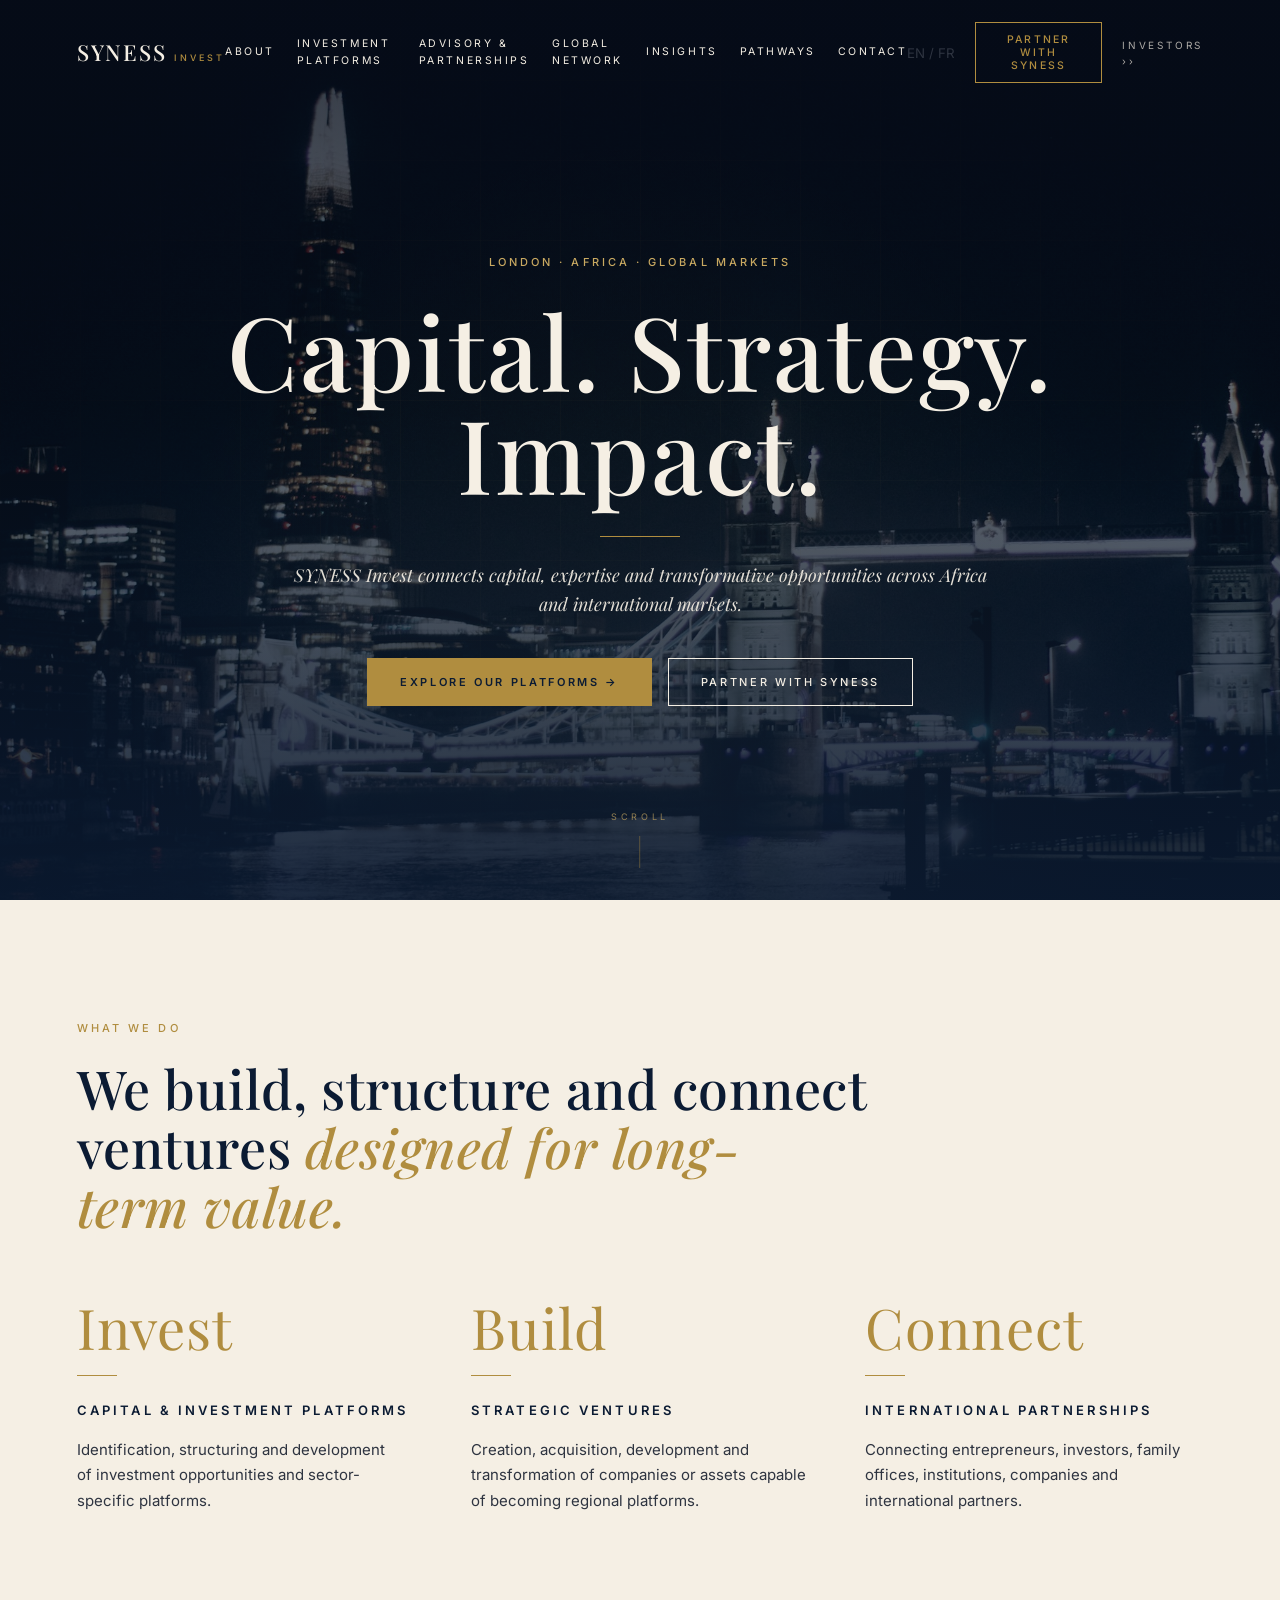
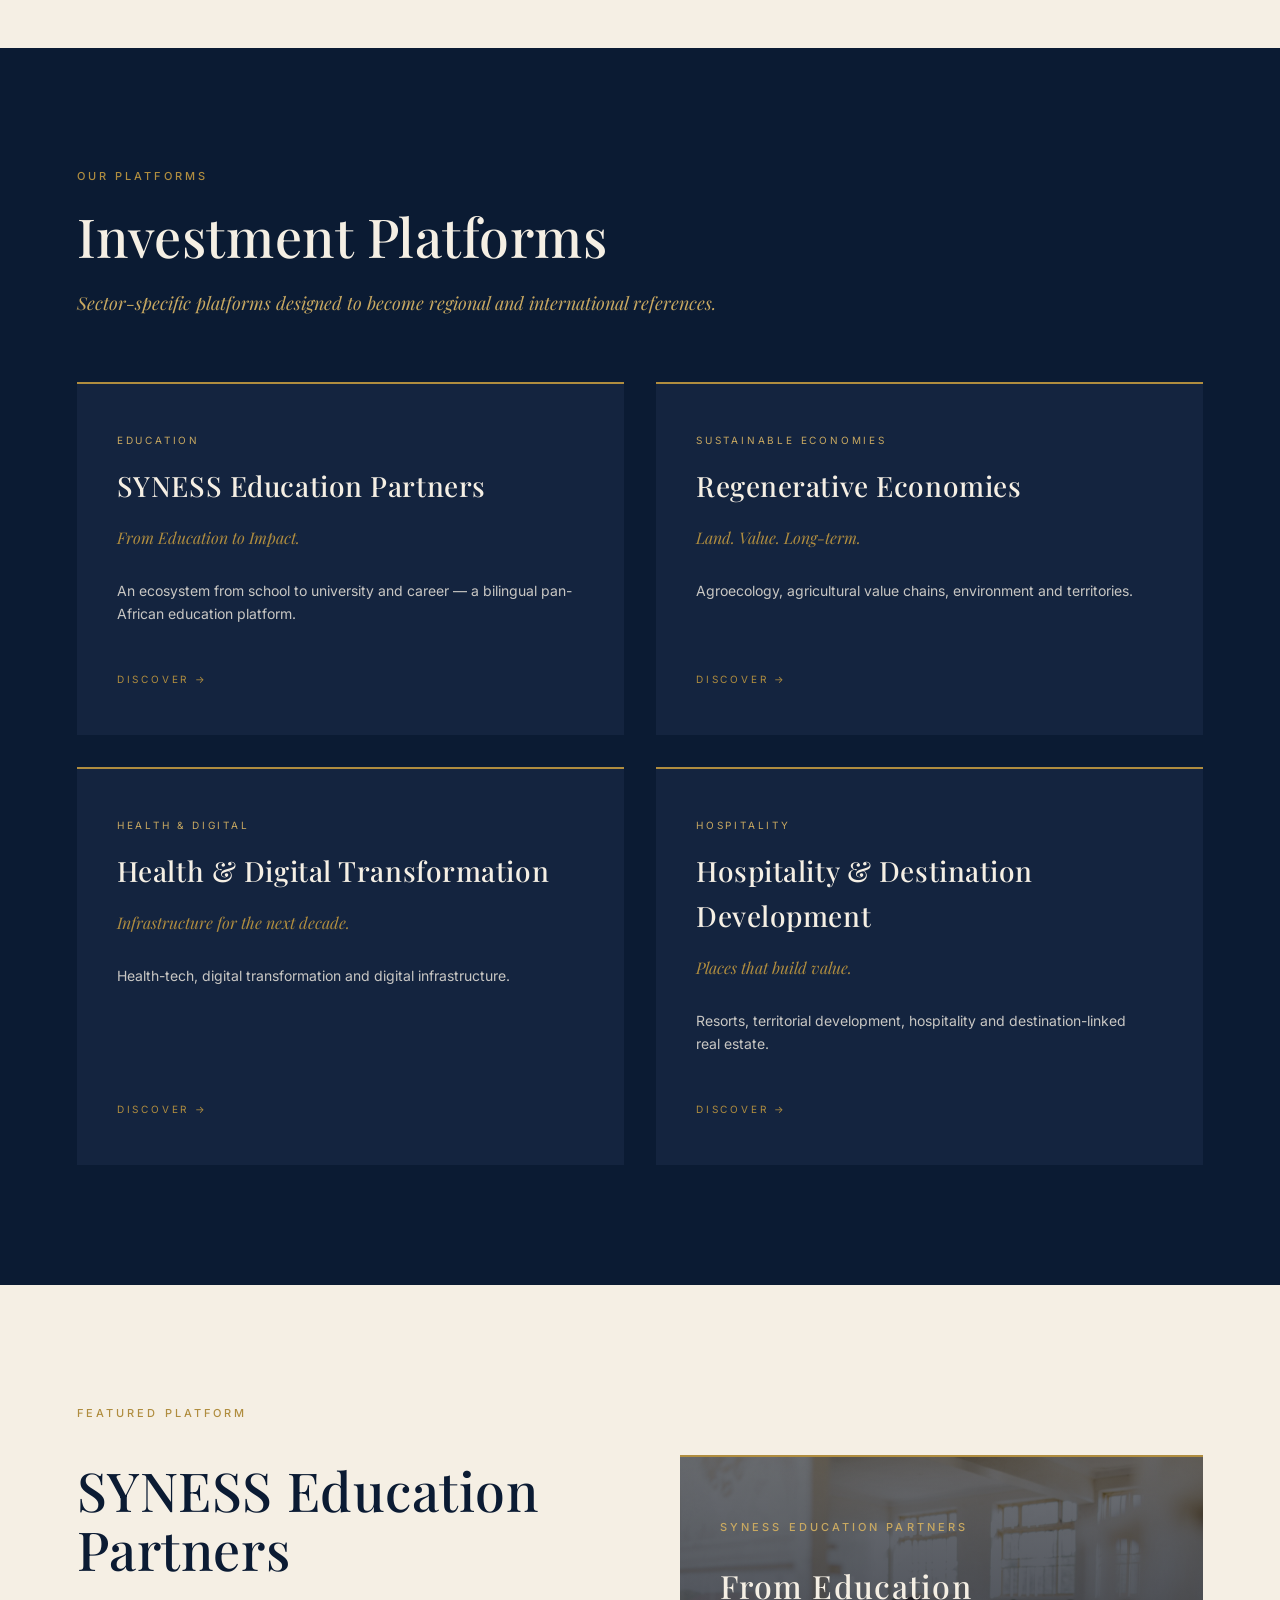
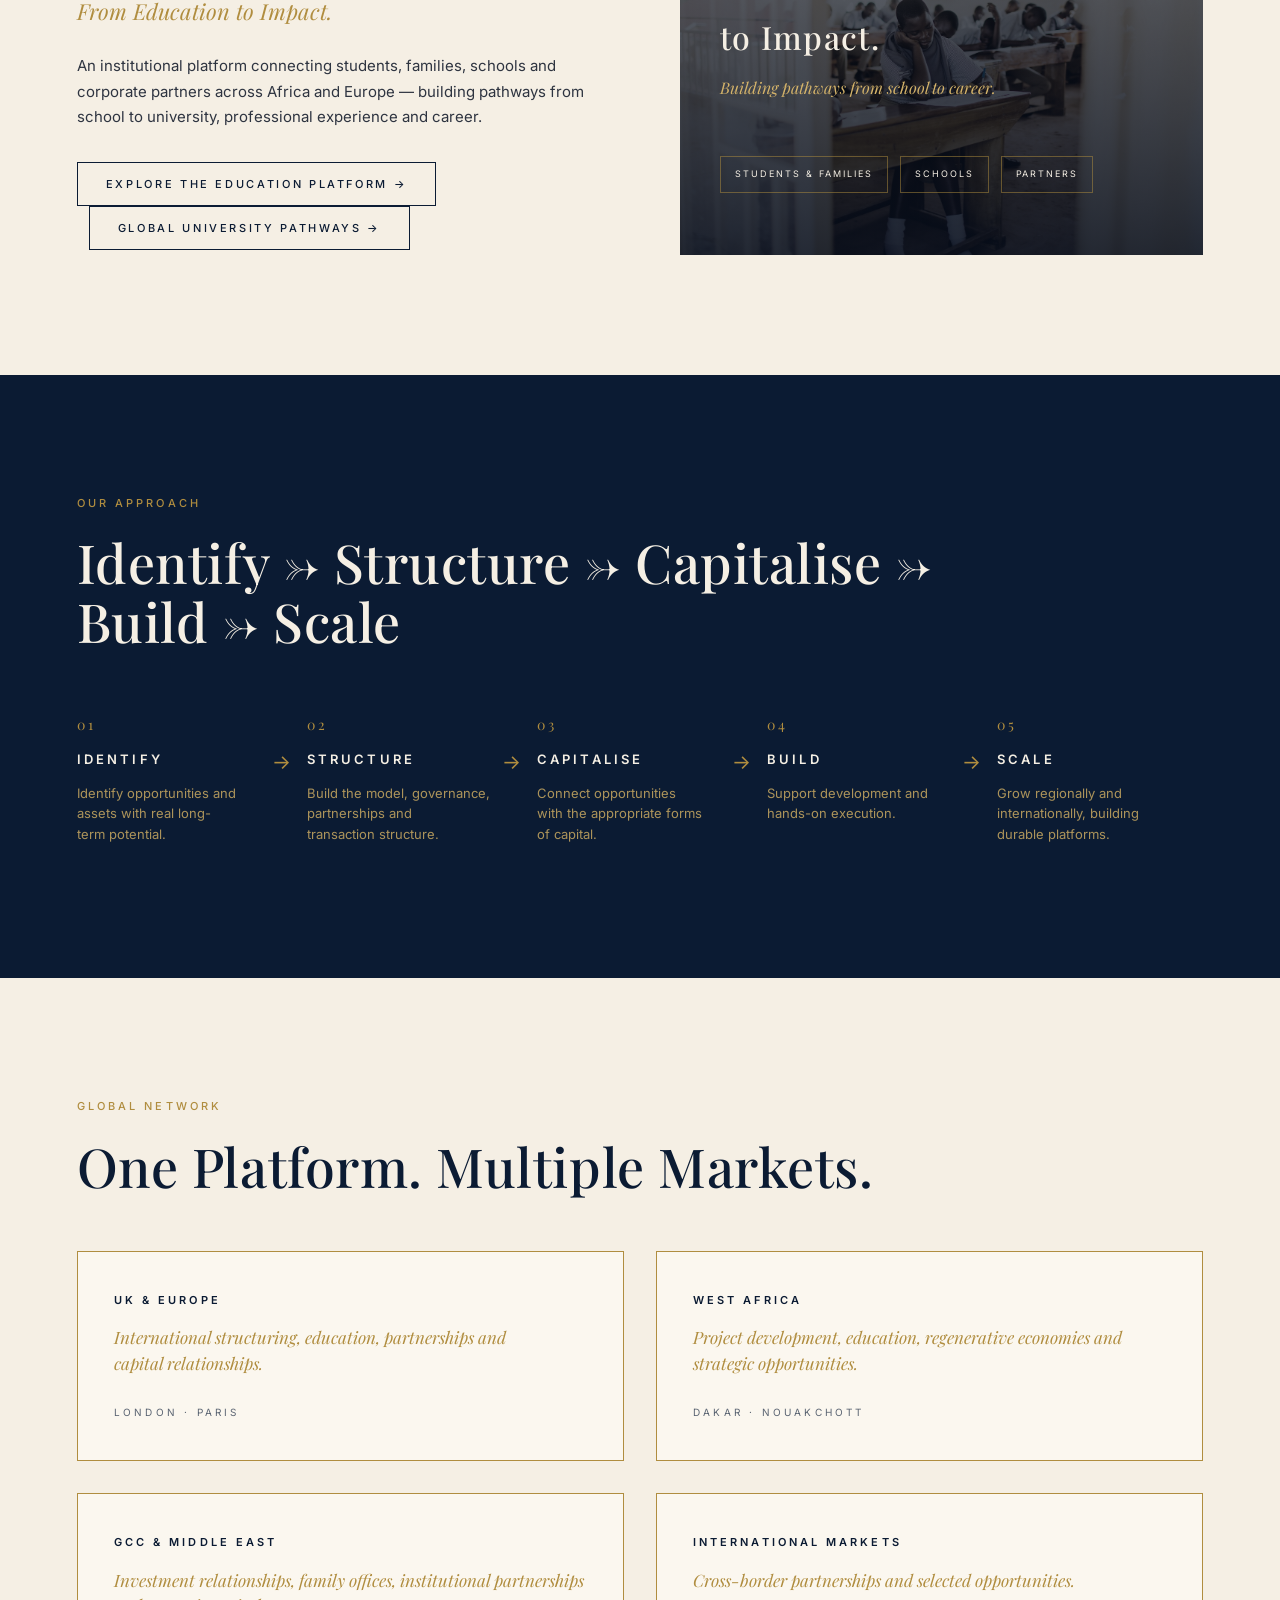
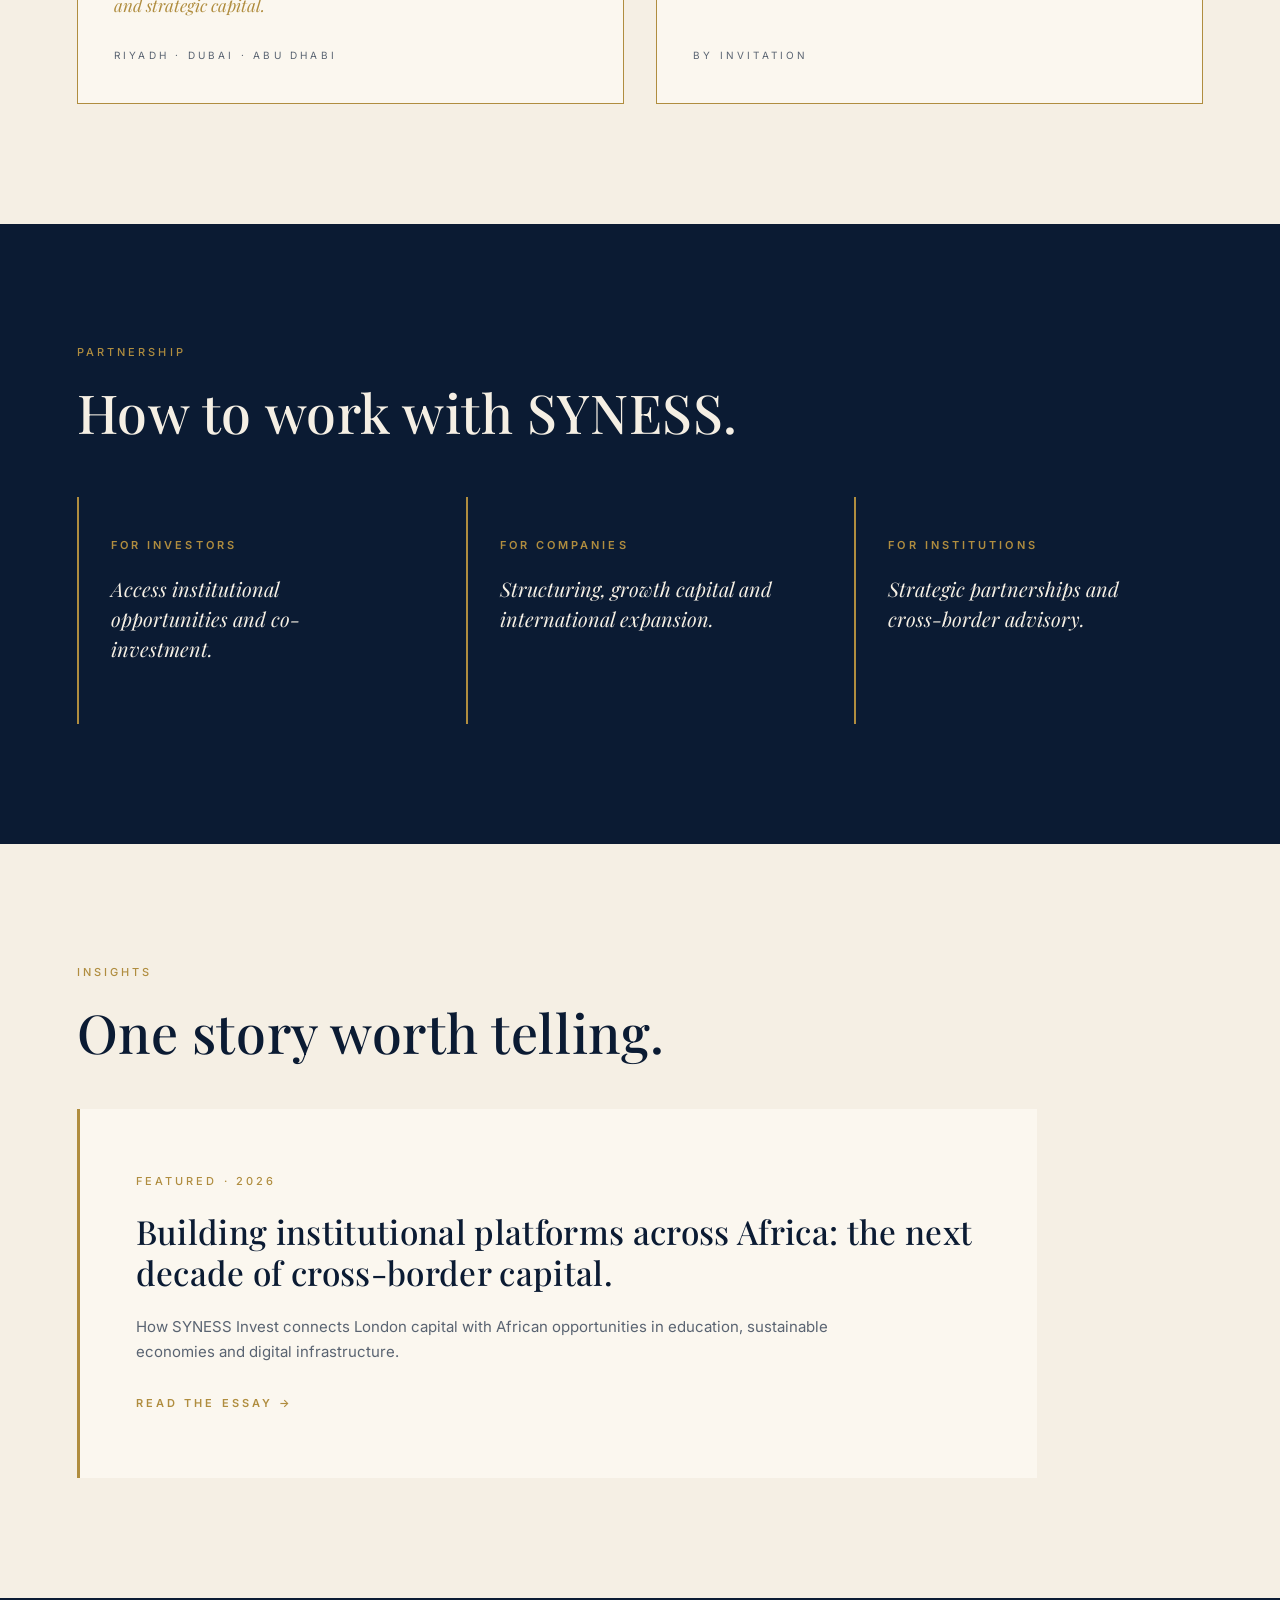
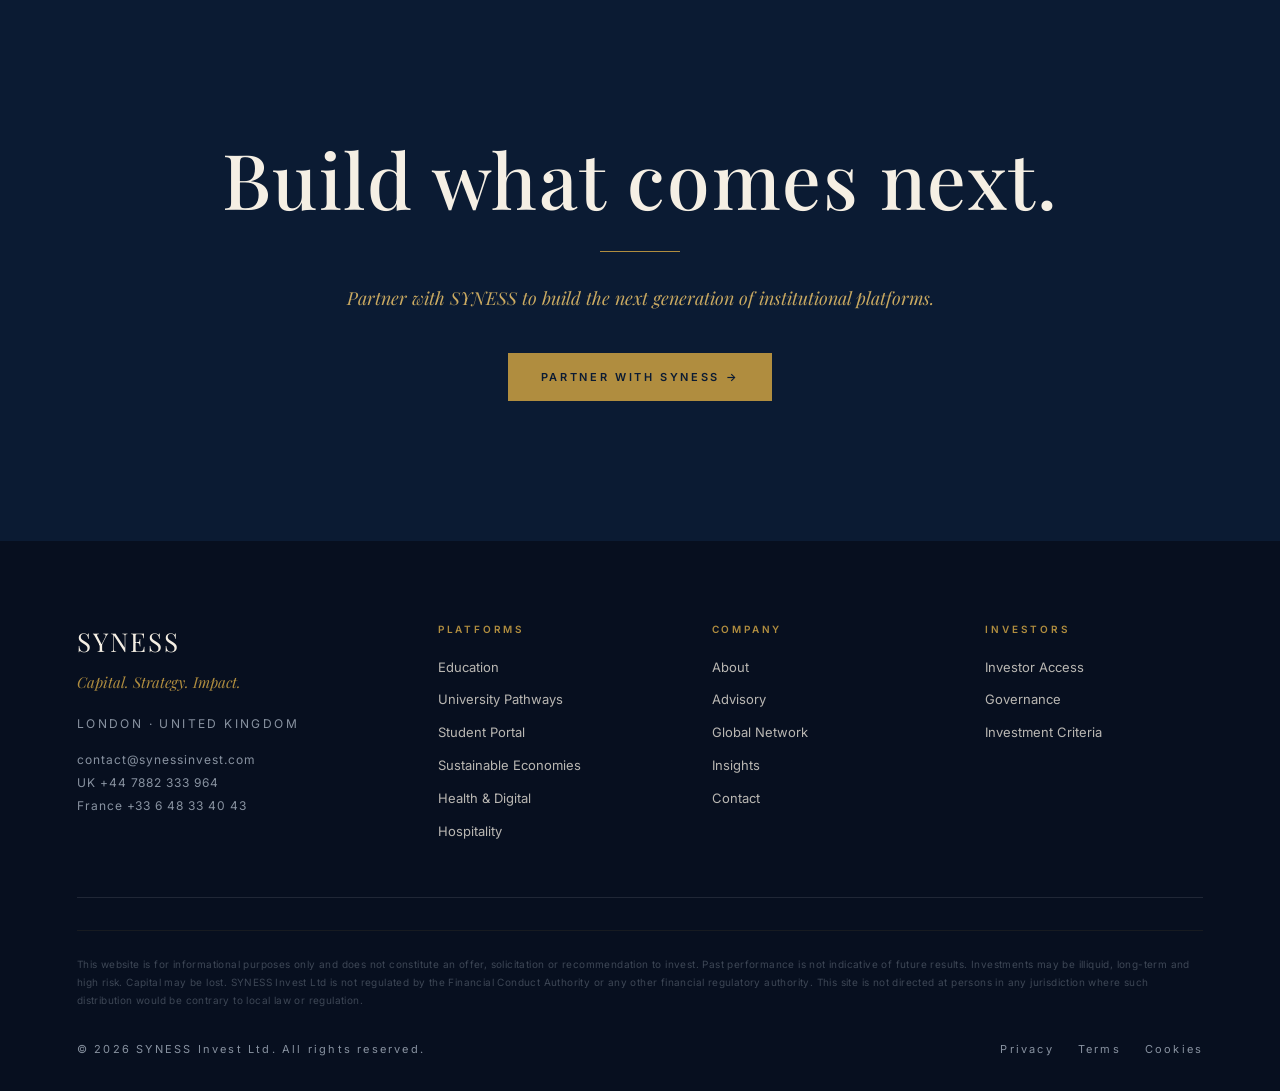
==== commit cde58859: "Intégration de la v2 dans le site v1 (bilingue EN/FR) - Nouvelle page « Global University Pathways »" ====
--- a/index.html
+++ b/index.html
@@ -57,7 +57,8 @@
       "sameAs": [],
       "contactPoint": {
         "@type": "ContactPoint",
-        "email": "info@syness.co",
+        "email": "contact@synessinvest.com",
+        "telephone": "+44 7882 333 964",
         "contactType": "customer service"
       }
     }
@@ -1858,6 +1859,591 @@
         .mobile-panel { transition: none; }
         .platform-card { transition: none; }
       }
+
+      /* ========= GLOBAL UNIVERSITY PATHWAYS ========= */
+      .pw-hero-cta {
+        margin-top: 40px;
+      }
+      .hero-cta.pw-left {
+        justify-content: flex-start;
+        margin-top: 28px;
+      }
+      .pw-lead {
+        font-size: 17px;
+        line-height: 1.85;
+        color: var(--anthracite);
+        max-width: 880px;
+        margin: 0;
+      }
+      .pw-note {
+        background: var(--ivory-soft);
+        border-left: 2px solid var(--gold);
+        padding: 24px 28px;
+        font-size: 15px;
+        line-height: 1.75;
+        color: var(--anthracite);
+        margin-top: 40px;
+        max-width: 960px;
+      }
+      .pw-photo {
+        margin-top: 0;
+        min-height: 440px;
+        padding: 0 6%;
+      }
+      .pw-photo .ph-cap {
+        padding: 32px 0 48px;
+      }
+      .pw-method {
+        display: grid;
+        grid-template-columns: repeat(3, 1fr);
+        gap: 32px;
+      }
+      .pw-method .m {
+        border-top: 2px solid var(--gold);
+        background: rgba(245, 239, 228, 0.04);
+        padding: 40px 32px;
+      }
+      .pw-method h3 {
+        font-family: 'Playfair Display', serif;
+        font-weight: 400;
+        font-size: 30px;
+        color: var(--ivory);
+        margin: 16px 0 14px;
+      }
+      .pw-method p {
+        font-size: 14.5px;
+        line-height: 1.7;
+        color: rgba(245, 239, 228, 0.8);
+        margin: 0;
+      }
+      .pw-list {
+        list-style: none;
+        padding: 0;
+        margin: 8px 0 0;
+        display: grid;
+        grid-template-columns: repeat(2, 1fr);
+        gap: 0 56px;
+        max-width: 1040px;
+      }
+      .pw-list li {
+        position: relative;
+        padding: 16px 0 16px 30px;
+        border-bottom: 1px solid var(--rule);
+        font-size: 15px;
+        line-height: 1.55;
+      }
+      .pw-list li::before {
+        content: '';
+        position: absolute;
+        left: 0;
+        top: 27px;
+        width: 14px;
+        height: 1px;
+        background: var(--gold);
+      }
+      .section-navy .pw-list li {
+        color: var(--ivory);
+      }
+      .pw-phases {
+        display: grid;
+        grid-template-columns: repeat(4, 1fr);
+        gap: 24px;
+        margin-top: 40px;
+      }
+      .pw-phase {
+        border-top: 2px solid var(--gold);
+        background: rgba(245, 239, 228, 0.04);
+        padding: 32px 26px;
+      }
+      .pw-phase .n {
+        font-family: 'Playfair Display', serif;
+        font-size: 34px;
+        color: var(--gold);
+      }
+      .pw-phase h4 {
+        font-family: 'Playfair Display', serif;
+        font-weight: 400;
+        font-size: 21px;
+        line-height: 1.3;
+        color: var(--ivory);
+        margin: 14px 0 10px;
+      }
+      .pw-phase p {
+        font-size: 14px;
+        line-height: 1.7;
+        color: rgba(245, 239, 228, 0.78);
+        margin: 0;
+      }
+      .pw-dest {
+        display: flex;
+        flex-wrap: wrap;
+        gap: 12px;
+        margin: 8px 0 40px;
+      }
+      .pw-dest span {
+        border: 1px solid var(--rule-strong);
+        padding: 10px 18px;
+        font-size: 11px;
+        letter-spacing: 0.22em;
+        text-transform: uppercase;
+        color: var(--navy);
+      }
+      .pw-table-wrap {
+        overflow-x: auto;
+        max-width: 1040px;
+      }
+      .pw-table {
+        width: 100%;
+        border-collapse: collapse;
+        background: var(--ivory-soft);
+        border-top: 2px solid var(--gold);
+      }
+      .pw-table th {
+        text-align: left;
+        font-size: 10px;
+        letter-spacing: 0.24em;
+        text-transform: uppercase;
+        color: var(--gold);
+        font-weight: 600;
+        padding: 18px 22px;
+        border-bottom: 1px solid var(--rule-strong);
+      }
+      .pw-table td {
+        padding: 18px 22px;
+        border-bottom: 1px solid var(--rule);
+        font-size: 14.5px;
+        line-height: 1.6;
+        vertical-align: top;
+      }
+      .pw-table td.d {
+        font-family: 'Playfair Display', serif;
+        font-size: 16px;
+        color: var(--navy);
+        width: 34%;
+      }
+      .pw-src {
+        font-size: 12px;
+        color: var(--grey);
+        margin-top: 16px;
+      }
+      .pw-steps {
+        display: grid;
+        grid-template-columns: repeat(4, 1fr);
+        gap: 32px;
+        margin-top: 24px;
+      }
+      .pw-step {
+        border-top: 1px solid var(--rule-strong);
+        padding-top: 24px;
+      }
+      .pw-step b {
+        display: block;
+        font-family: 'Playfair Display', serif;
+        font-weight: 400;
+        font-size: 22px;
+        color: var(--navy);
+        margin: 14px 0 8px;
+      }
+      .pw-step span {
+        font-size: 14px;
+        line-height: 1.65;
+        color: var(--grey);
+      }
+      .section-navy-deep .pw-step b,
+      .section-navy .pw-step b {
+        color: var(--ivory);
+      }
+      .section-navy-deep .pw-step span,
+      .section-navy .pw-step span {
+        color: rgba(245, 239, 228, 0.75);
+      }
+      .pw-cta-row {
+        display: flex;
+        flex-wrap: wrap;
+        gap: 16px;
+        margin-top: 56px;
+      }
+      .final-cta .pw-quote {
+        font-size: clamp(32px, 4.4vw, 60px);
+        max-width: 1000px;
+        margin-left: auto;
+        margin-right: auto;
+        font-style: italic;
+      }
+      .pw-disclaimer {
+        font-size: 12px;
+        line-height: 1.7;
+        color: var(--grey-soft);
+        max-width: 900px;
+        margin: 56px auto 0;
+        text-align: center;
+      }
+      .final-cta .pw-disclaimer {
+        font-family: 'Inter', sans-serif;
+        font-style: normal;
+        font-size: 12px;
+        color: var(--grey-soft);
+      }
+      .pw-second {
+        margin-left: 12px;
+      }
+      .footer .brand-block .footer-contact {
+        margin-top: 16px;
+        letter-spacing: 0.08em;
+        text-transform: none;
+        line-height: 1.9;
+      }
+      .footer .brand-block .footer-contact a:hover,
+      .contact-info a:hover {
+        color: var(--gold);
+      }
+
+      /* ========= STUDENT & FAMILY PORTAL ========= */
+      .pf-wrap {
+        margin-top: 56px;
+        max-width: 1040px;
+      }
+      .pf-card {
+        background: var(--ivory-soft);
+        border-top: 2px solid var(--gold);
+        padding: 48px 44px;
+      }
+      .pf-hidden {
+        display: none !important;
+      }
+      .pf-consent h3,
+      .pf-done h3 {
+        font-family: 'Playfair Display', serif;
+        font-weight: 400;
+        font-size: clamp(26px, 3vw, 36px);
+        color: var(--navy);
+        margin: 14px 0 12px;
+      }
+      .pf-lede {
+        font-size: 15.5px;
+        line-height: 1.7;
+        color: var(--grey);
+        max-width: 760px;
+        margin: 0 0 32px;
+      }
+      .pf-consent-grid {
+        display: grid;
+        grid-template-columns: repeat(2, 1fr);
+        gap: 28px 44px;
+      }
+      .pf-block h4 {
+        font-size: 10px;
+        letter-spacing: 0.24em;
+        text-transform: uppercase;
+        color: var(--gold);
+        font-weight: 600;
+        margin: 0 0 8px;
+      }
+      .pf-block p {
+        font-size: 14px;
+        line-height: 1.7;
+        color: var(--anthracite);
+        margin: 0;
+      }
+      .pf-link {
+        display: inline-block;
+        margin-top: 28px;
+        font-family: 'Playfair Display', serif;
+        font-style: italic;
+        color: var(--gold);
+        font-size: 15px;
+      }
+      .pf-link:hover {
+        color: var(--navy);
+      }
+      .pf-consent-checks {
+        margin-top: 32px;
+        padding-top: 28px;
+        border-top: 1px solid var(--rule);
+        display: grid;
+        gap: 14px;
+      }
+      .pf-radios {
+        display: grid;
+        gap: 10px;
+        margin-left: 4px;
+      }
+      .pf-opt {
+        display: flex;
+        gap: 10px;
+        align-items: flex-start;
+        font-size: 14px;
+        line-height: 1.55;
+        color: var(--anthracite);
+        cursor: pointer;
+      }
+      .pf-opt input {
+        flex: none;
+        width: 16px;
+        height: 16px;
+        margin: 3px 0 0;
+        accent-color: var(--gold);
+      }
+      .pf-strong {
+        font-weight: 500;
+        color: var(--navy);
+      }
+      .pf-field > label.req::after,
+      .pf-opt .req::after {
+        content: ' *';
+        color: var(--gold);
+      }
+      .pf-error {
+        margin: 20px 0 0;
+        font-size: 13px;
+        line-height: 1.6;
+        color: #b33a2a;
+      }
+      .pf-nav {
+        display: flex;
+        flex-wrap: wrap;
+        justify-content: space-between;
+        gap: 16px;
+        margin-top: 40px;
+      }
+      .pf-nav #pfNext,
+      .pf-nav #pfSubmit,
+      .pf-nav #pfConsentBtn {
+        margin-left: auto;
+      }
+      .pf-progress {
+        display: flex;
+        align-items: center;
+        gap: 20px;
+        margin-bottom: 36px;
+      }
+      .pf-count {
+        font-size: 11px;
+        letter-spacing: 0.24em;
+        text-transform: uppercase;
+        color: var(--gold);
+        font-weight: 600;
+        white-space: nowrap;
+      }
+      .pf-bar {
+        flex: 1;
+        height: 2px;
+        background: var(--rule);
+      }
+      .pf-fill {
+        height: 100%;
+        width: 0;
+        background: var(--gold);
+        transition: width 0.4s ease;
+      }
+      fieldset.pf-step {
+        border: 0;
+        padding: 0;
+        margin: 0;
+        min-width: 0;
+        display: none;
+      }
+      fieldset.pf-step.is-active {
+        display: block;
+      }
+      .pf-step legend {
+        font-family: 'Playfair Display', serif;
+        font-size: clamp(24px, 2.6vw, 32px);
+        color: var(--navy);
+        padding: 0;
+        margin-bottom: 8px;
+      }
+      .pf-num {
+        color: var(--gold);
+        margin-right: 8px;
+      }
+      .pf-grid {
+        display: grid;
+        grid-template-columns: 1fr 1fr;
+        gap: 0 40px;
+      }
+      .pf-field {
+        grid-column: 1 / -1;
+        margin-top: 26px;
+        min-width: 0;
+      }
+      .pf-field.half {
+        grid-column: auto;
+      }
+      .pf-field > label,
+      .pf-q {
+        display: block;
+        font-size: 13.5px;
+        line-height: 1.5;
+        font-weight: 600;
+        color: var(--navy);
+        margin-bottom: 6px;
+      }
+      .pf-field input[type='text'],
+      .pf-field input[type='email'],
+      .pf-field input[type='date'],
+      .pf-field select,
+      .pf-field textarea {
+        width: 100%;
+        background: transparent;
+        border: none;
+        border-bottom: 1px solid rgba(46, 52, 64, 0.25);
+        padding: 10px 0;
+        color: var(--anthracite);
+        font-family: inherit;
+        font-size: 14.5px;
+        outline: none;
+        transition: border-color 0.25s ease;
+        border-radius: 0;
+      }
+      .pf-field textarea {
+        min-height: 84px;
+        resize: vertical;
+      }
+      .pf-field textarea.tall {
+        min-height: 220px;
+      }
+      .pf-field input:focus,
+      .pf-field select:focus,
+      .pf-field textarea:focus {
+        border-bottom-color: var(--gold);
+      }
+      .pf-field input:invalid:not(:placeholder-shown):focus {
+        border-bottom-color: #b33a2a;
+      }
+      .pf-opts {
+        display: grid;
+        grid-template-columns: repeat(2, 1fr);
+        gap: 10px 28px;
+        margin-top: 10px;
+      }
+      .pf-subhead {
+        grid-column: 1 / -1;
+        margin-top: 40px;
+        padding-top: 22px;
+        border-top: 1px solid var(--rule);
+        font-size: 11px;
+        letter-spacing: 0.24em;
+        text-transform: uppercase;
+        color: var(--gold);
+        font-weight: 600;
+      }
+      .pf-note {
+        grid-column: 1 / -1;
+        margin-top: 28px;
+        background: #fff;
+        border-left: 2px solid var(--gold);
+        padding: 18px 22px;
+        font-size: 14px;
+        line-height: 1.7;
+        color: var(--anthracite);
+      }
+      .pf-done {
+        text-align: center;
+      }
+      .pf-done p {
+        max-width: 680px;
+        margin: 0 auto 32px;
+        line-height: 1.75;
+        color: var(--anthracite);
+      }
+      .pf-tabs {
+        display: flex;
+        flex-wrap: wrap;
+        gap: 8px;
+      }
+      .pf-tab {
+        border: 1px solid var(--rule-strong);
+        padding: 11px 16px;
+        font-size: 10px;
+        letter-spacing: 0.2em;
+        text-transform: uppercase;
+        color: var(--ivory);
+        transition: all 0.25s ease;
+      }
+      .pf-tab:hover,
+      .pf-tab.is-active {
+        background: var(--gold);
+        border-color: var(--gold);
+        color: var(--navy);
+      }
+      .pf-panel {
+        display: none;
+        margin-top: 24px;
+        background: var(--ivory-soft);
+        border-top: 2px solid var(--gold);
+        padding: 40px;
+        color: var(--anthracite);
+        max-width: 960px;
+      }
+      .pf-panel.is-active {
+        display: block;
+      }
+      .pf-panel h3 {
+        font-family: 'Playfair Display', serif;
+        font-weight: 400;
+        font-size: 28px;
+        color: var(--navy);
+        margin: 0 0 12px;
+      }
+      .pf-panel p {
+        font-size: 15px;
+        line-height: 1.75;
+        margin: 0;
+      }
+      .pf-panel .demo {
+        margin-top: 20px;
+        font-size: 10px;
+        letter-spacing: 0.24em;
+        text-transform: uppercase;
+        color: var(--gold);
+      }
+      .pw-steps-8 {
+        grid-template-columns: repeat(4, 1fr);
+        row-gap: 44px;
+      }
+
+      .lang-switch {
+        white-space: nowrap;
+      }
+      @media (max-width: 1400px) {
+        .nav {
+          gap: 22px;
+        }
+      }
+      @media (max-width: 960px) {
+        .pw-method,
+        .pw-phases,
+        .pw-steps,
+        .pw-steps-8,
+        .pw-list,
+        .pf-grid,
+        .pf-opts,
+        .pf-consent-grid {
+          grid-template-columns: 1fr;
+        }
+        .pw-photo {
+          min-height: 340px;
+        }
+        .pf-card {
+          padding: 32px 22px;
+        }
+        .pf-panel {
+          padding: 28px 22px;
+        }
+        .pw-table td.d {
+          width: auto;
+        }
+        .pw-second {
+          margin: 12px 0 0;
+        }
+        .pf-nav .btn-gold,
+        .pf-nav .btn-navy-outline {
+          width: 100%;
+          margin-left: 0;
+          text-align: center;
+        }
+      }
     </style>
   </head>
   <body>
@@ -1874,6 +2460,7 @@
         <a href="#/advisory" data-goto="view-advisory" data-nav="view-advisory" data-i18n="nav:nav-advisory">Advisory &amp; Partnerships</a>
         <a href="#/network" data-goto="view-network" data-nav="view-network" data-i18n="nav:nav-network">Global Network</a>
         <a href="#/insights" data-goto="view-insights" data-nav="view-insights" data-i18n="nav:nav-insights">Insights</a>
+        <a href="#/university-pathways" data-goto="view-university-pathways" data-nav="view-university-pathways" data-i18n="nav:nav-pathways">Pathways</a>
         <a href="#/contact" data-goto="view-contact" data-nav="view-contact" data-i18n="nav:nav-contact">Contact</a>
       </nav>
       <div class="header-right">
@@ -1893,6 +2480,8 @@
       <a href="#/network" data-goto="view-network" data-i18n="mobile:mob-network">Global Network</a>
       <a href="#/insights" data-goto="view-insights" data-i18n="mobile:mob-insights">Insights</a>
       <a href="#/education" data-goto="view-education" data-i18n="mobile:mob-education">SYNESS Education</a>
+      <a href="#/university-pathways" data-goto="view-university-pathways" data-i18n="mobile:mob-pathways">University Pathways</a>
+      <a href="#/portal" data-goto="view-portal" data-i18n="mobile:mob-portal">Student &amp; Family Portal</a>
       <a href="#/contact" data-goto="view-contact" data-i18n="mobile:mob-contact">Contact</a>
       <a href="#/investors" data-goto="view-investors" style="color: var(--gold)" data-i18n="mobile:mob-investors">Investors ››</a>
     </aside>
@@ -2018,6 +2607,7 @@
                 and Europe — building pathways from school to university, professional experience and career.
               </p>
               <button class="btn-navy-outline" data-goto="view-education" data-i18n="home:home-featured-cta">Explore the Education Platform →</button>
+              <button class="btn-navy-outline pw-second" data-goto="view-university-pathways" data-i18n="home:home-featured-cta2">Global University Pathways →</button>
             </div>
             <div class="featured-mock">
               <img lang="fr"
@@ -2192,6 +2782,7 @@
             <li data-i18n="platforms:plat-edu-li4">University placement &amp; orientation</li>
             <li data-i18n="platforms:plat-edu-li5">Professional experience programmes</li>
             <li data-i18n="platforms:plat-edu-li6">Career support &amp; alumni</li>
+            <li data-i18n="platforms:plat-edu-li7">Global University Pathways — international admissions concierge</li>
           </ul>
           <button class="btn-navy-outline" data-goto="view-education" data-i18n="platforms:plat-edu-cta">Enter SYNESS Education →</button>
         </div>
@@ -2340,7 +2931,7 @@
           <div class="overline section-eyebrow" data-i18n="edu:edu-three-overline">Three ways in</div>
           <h2 class="section-title" data-i18n="edu:edu-three-title">Choose your pathway.</h2>
           <div class="doors-grid">
-            <a class="door-card" href="#/contact" data-goto="view-contact">
+            <a class="door-card" href="#/university-pathways" data-goto="view-university-pathways">
               <div class="lbl" data-i18n="edu:edu-door1-lbl">Students &amp; Families</div>
               <h3 data-i18n="edu:edu-door1-h3">Build your child's future.</h3>
               <p data-i18n="edu:edu-door1-p">
@@ -2420,6 +3011,20 @@
         </div>
       </section>
 
+      <!-- GLOBAL UNIVERSITY PATHWAYS (feature) -->
+      <section class="photo-band pw-photo">
+        <img src="images/hero.jpg" alt="" loading="lazy" decoding="async" />
+        <div class="ph-cap">
+          <div class="overline overline-ivory" data-i18n="uniPath:uniPath-111">New · Global University Pathways</div>
+          <h3 data-i18n="uniPath:uniPath-112">An international education concierge for families.</h3>
+          <p data-i18n="uniPath:uniPath-113">From Première / Year 12 to Bachelor, Master and PhD — UK, US, Canada, France, Switzerland, Europe and the UAE.</p>
+          <div class="hero-cta pw-left">
+            <button class="btn-gold" data-goto="view-university-pathways" data-i18n="uniPath:uniPath-114">Discover the service →</button>
+            <button class="btn-ivory-outline" data-goto="view-portal" data-i18n="uniPath:uniPath-115">Start Your Profile</button>
+          </div>
+        </div>
+      </section>
+
       <section class="final-cta">
         <h2 data-i18n="edu:edu-cta-title">Education, structured for impact.</h2>
         <div class="rule-gold"></div>
@@ -2593,7 +3198,7 @@
           <form
             class="investor-form"
               action="#"
-              data-form-email="josephsteve.ntepp@gmail.com"
+              data-form-email="c8ea1a56ef29b162960730a751e4d7c8"
             method="POST"
             data-form
             data-subject="Investor access request — SYNESS website"
@@ -2615,6 +3220,7 @@
               <option value="Sovereign / Government" data-i18n="investorsPage:inv-opt-sov">Sovereign / Government</option>
               <option value="Other" data-i18n="investorsPage:inv-opt-other">Other</option>
             </select>
+            <input type="hidden" name="_cc" value="contact@synessinvest.com,mscapinvests@gmail.com,massamba.sy@syness.sn" />
             <input type="text" name="_honey" class="hp-field" tabindex="-1" autocomplete="off" aria-hidden="true" />
             <div class="submit-row">
               <button class="btn-gold" type="submit" data-i18n="investorsPage:inv-btn">Request Access</button>
@@ -2722,7 +3328,7 @@
           <p style="color: var(--ivory); opacity: 0.8; max-width: 560px; margin: 0 auto 32px; line-height: 1.8;" data-i18n="investorsPage:inv-direct-desc">
             For institutional enquiries, co-investment opportunities or to request documentation, email our Investor Relations team directly.
           </p>
-          <a href="#" class="btn-gold js-email-link" data-email="investors@syness.co" data-i18n="investorsPage:inv-direct-email">investors&#64;syness&#46;co →</a>
+          <a href="#" class="btn-gold js-email-link" data-email="contact@synessinvest.com" data-i18n="investorsPage:inv-direct-email">contact&#64;synessinvest&#46;com →</a>
         </div>
       </section>
     </section>
@@ -2801,7 +3407,7 @@
             <form
               class="contact-form"
             action="#"
-            data-form-email="josephsteve.ntepp@gmail.com"
+            data-form-email="c8ea1a56ef29b162960730a751e4d7c8"
               method="POST"
               data-form
               data-subject="New contact message — SYNESS website"
@@ -2823,6 +3429,7 @@
               </select>
               <label for="contact-message" data-i18n="contactPage:contact-label-msg">Message</label>
               <textarea name="message" id="contact-message" placeholder="Tell us briefly what you have in mind." required></textarea>
+              <input type="hidden" name="_cc" value="contact@synessinvest.com,mscapinvests@gmail.com,massamba.sy@syness.sn" />
               <input type="text" name="_honey" class="hp-field" tabindex="-1" autocomplete="off" aria-hidden="true" />
               <div style="margin-top: 32px">
                 <button class="btn-navy-outline" type="submit" data-i18n="contactPage:contact-btn">Send message →</button>
@@ -2835,12 +3442,16 @@
               </div>
               <div class="block">
                 <h4 data-i18n="contactPage:contact-info-general">General Enquiries</h4>
-                <p>info&#64;syness&#46;co</p>
+                <p><a href="#" class="js-email-link" data-email="contact@synessinvest.com">contact&#64;synessinvest&#46;com</a></p>
+              </div>
+              <div class="block">
+                <h4 data-i18n="contactPage:contact-info-phone">Telephone</h4>
+                <p><a href="tel:+447882333964">UK · +44 7882 333 964</a><br /><a href="tel:+33648334043">France · +33 6 48 33 40 43</a></p>
               </div>
               <div class="block">
                 <h4 data-i18n="contactPage:contact-info-investor">Investor Relations</h4>
                 <p>
-                  investors&#64;syness&#46;co<br /><span
+                  <a href="#" class="js-email-link" data-email="contact@synessinvest.com">contact&#64;synessinvest&#46;com</a><br /><span
                     data-i18n="contactPage:contact-info-byrequest"
                     style="font-size: 11px; letter-spacing: 0.22em; text-transform: uppercase; color: var(--gold)"
                     >By request only</span
@@ -2849,10 +3460,10 @@
               </div>
               <div class="block">
                 <h4 data-i18n="contactPage:contact-info-regions">Regions</h4>
-                <div class="region" data-i18n="contactPage:contact-region1">UK &amp; Europe</div>
-                <div class="region" data-i18n="contactPage:contact-region2">West Africa</div>
-                <div class="region" data-i18n="contactPage:contact-region3">GCC &amp; Middle East</div>
-                <div class="region" data-i18n="contactPage:contact-region4">International Markets</div>
+                <div class="region" data-i18n="contactPage:contact-region1">UK &amp; Europe · London, Paris</div>
+                <div class="region" data-i18n="contactPage:contact-region2">West Africa · Dakar, Nouakchott</div>
+                <div class="region" data-i18n="contactPage:contact-region3">GCC &amp; Middle East · Riyadh, Dubai, Abu Dhabi</div>
+                <div class="region" data-i18n="contactPage:contact-region4">International Markets · by invitation</div>
               </div>
             </div>
           </div>
@@ -3026,6 +3637,543 @@
       </section>
     </section>
 
+
+    <!-- ==================================================== -->
+    <!-- ======= VIEW · GLOBAL UNIVERSITY PATHWAYS =========== -->
+    <!-- ==================================================== -->
+    <section class="view" id="view-university-pathways">
+      <div class="view-hero">
+        <div class="view-hero-inner">
+          <a class="back-link" href="#/education" data-goto="view-education" data-i18n="uniPath:uniPath-11">← SYNESS Education</a>
+          <div class="overline overline-ivory" data-i18n="uniPath:uniPath-12">SYNESS Education Partners</div>
+          <h1 data-i18n="uniPath:uniPath-13">Global University<br />Pathways.</h1>
+          <p data-i18n="uniPath:uniPath-14">An international education concierge for families who want more than an application.</p>
+          <div class="hero-cta pw-hero-cta">
+            <button class="btn-gold" data-goto="view-portal" data-i18n="uniPath:uniPath-15">Start the Student &amp; Family Profile →</button>
+            <button class="btn-ivory-outline" data-goto="view-contact" data-i18n="uniPath:uniPath-16">Speak With SYNESS</button>
+          </div>
+        </div>
+      </div>
+
+      <!-- 01 · A different kind of pathway -->
+      <section class="section section-ivory">
+        <div class="section-inner">
+          <div class="overline section-eyebrow" data-i18n="uniPath:uniPath-17">01 · A different kind of university pathway</div>
+          <h2 class="section-title italic-part" data-i18n="uniPath:uniPath-18">We do not begin with the university. <em>We begin with the student.</em></h2>
+          <p class="pw-lead" data-i18n="uniPath:uniPath-19">Choosing a university is not simply choosing a name. It is choosing an academic direction, a city, a network, a future profession, a cultural environment and, often, a new country. SYNESS Education Partners works with students and families as a strategic education partner. We begin with the whole profile — academic record, personality, ambitions, languages, finances, mobility, immigration history and long-term career objectives — before building a route.</p>
+        </div>
+      </section>
+
+      <!-- PHOTO · STUDENTS -->
+      <section class="photo-band pw-photo">
+        <img src="images/education.jpg" alt="" loading="lazy" decoding="async" />
+        <div class="ph-cap">
+          <div class="overline overline-ivory" data-i18n="uniPath:uniPath-20">Students &amp; Families</div>
+          <h3 data-i18n="uniPath:uniPath-21">One student. One coherent strategy.</h3>
+          <p data-i18n="uniPath:uniPath-22">From Première / Year 12 to Bachelor, Master, PhD and mature-study routes.</p>
+        </div>
+      </section>
+
+      <!-- 02 · Who we support -->
+      <section class="section section-ivory">
+        <div class="section-inner">
+          <div class="overline section-eyebrow" data-i18n="uniPath:uniPath-23">02 · Who we support</div>
+          <h2 class="section-title" data-i18n="uniPath:uniPath-24">Families with ambition, at every stage.</h2>
+          <p class="pw-lead" data-i18n="uniPath:uniPath-25">Families seeking highly selective, international or specialist education; students in bilingual, international, British, French, American or IB systems; internationally mobile families; future undergraduates; postgraduate candidates; mature students; and students whose profile requires a carefully designed alternative route.</p>
+          <div class="pw-note" data-i18n="uniPath:uniPath-26">We can enter the journey early — ideally from <strong>Première / Year 12 or equivalent</strong> — or step in later when a family needs a transfer, a foundation route, a change of direction, a postgraduate strategy or an urgent reassessment.</div>
+        </div>
+      </section>
+
+      <!-- 03 · Method -->
+      <section class="section section-navy">
+        <div class="section-inner">
+          <div class="overline section-eyebrow" data-i18n="uniPath:uniPath-27">03 · The SYNESS 360° Diagnostic &amp; our method</div>
+          <h2 class="section-title" data-i18n="uniPath:uniPath-28">One student. Three pathways. One coherent strategy.</h2>
+          <p class="section-intro" data-i18n="uniPath:uniPath-29">Every journey begins with a confidential Student &amp; Family Profile: education history, grades, English and other languages, interests, career vision, preferred destinations, previous applications, visa history, budget, scholarship needs, family decision-making and readiness to act.</p>
+          <div class="pw-method">
+            <div class="m"><div class="overline" data-i18n="uniPath:uniPath-30">Pathway 01</div><h3 data-i18n="uniPath:uniPath-31">Aspirational</h3><p data-i18n="uniPath:uniPath-32">Dream and highly competitive institutions. We identify the academic, language and profile-building work needed to make the strongest credible application.</p></div>
+            <div class="m"><div class="overline" data-i18n="uniPath:uniPath-33">Pathway 02</div><h3 data-i18n="uniPath:uniPath-34">Strategic</h3><p data-i18n="uniPath:uniPath-35">Strong institutions where the student's academic profile, ambitions, budget, timing and mobility align realistically.</p></div>
+            <div class="m"><div class="overline" data-i18n="uniPath:uniPath-36">Pathway 03</div><h3 data-i18n="uniPath:uniPath-37">Secure</h3><p data-i18n="uniPath:uniPath-38">Credible, quality routes with more accessible entry requirements, protecting the student from being left without a viable progression option.</p></div>
+          </div>
+        </div>
+      </section>
+
+      <!-- 04 · Preparation & English -->
+      <section class="section section-ivory">
+        <div class="section-inner">
+          <div class="overline section-eyebrow" data-i18n="uniPath:uniPath-39">04 · Preparation pathways &amp; English</div>
+          <h2 class="section-title" data-i18n="uniPath:uniPath-40">The right bridge before university.</h2>
+          <p class="section-intro" data-i18n="uniPath:uniPath-41">Not every student should enter university immediately. For some, the strongest route is one or two years of preparation — matched to the destination and the degree.</p>
+          <ul class="pw-list">
+  <li data-i18n="uniPath:uniPath-42">A Levels</li>
+  <li data-i18n="uniPath:uniPath-43">International Foundation Programme</li>
+  <li data-i18n="uniPath:uniPath-44">Integrated Foundation Year</li>
+  <li data-i18n="uniPath:uniPath-45">Academic English preparation</li>
+  <li data-i18n="uniPath:uniPath-46">International Year One / Pre-Master's routes</li>
+  <li data-i18n="uniPath:uniPath-47">Structured gap year &amp; other recognised bridges</li>
+</ul>
+          <p class="pw-lead" style="margin-top: 48px" data-i18n="uniPath:uniPath-48">For younger international students, we may assess British sixth-form, boarding or pathway environments where academic preparation and English can develop together. For mature students, a Foundation or other access route may be more appropriate than returning to a two-year school programme. Any provider, progression route and visa eligibility is assessed individually; inclusion in a SYNESS strategy does not imply a guaranteed progression or formal partnership.</p>
+          <div class="pw-note" data-i18n="uniPath:uniPath-49">English should never be treated as a last-minute condition. We build language preparation into the pathway early: diagnostic level, target score, preparation timetable, approved test route and retake strategy where necessary. Depending on the student and destination, preparation may be coordinated with recognised language and testing providers, including British Council services <em>where available</em>, alongside specialist tutors and academic-English preparation.</div>
+        </div>
+      </section>
+
+      <!-- 05 · Journey -->
+      <section class="section section-navy">
+        <div class="section-inner">
+          <div class="overline section-eyebrow" data-i18n="uniPath:uniPath-50">05 · From school to university — and beyond</div>
+          <h2 class="section-title" data-i18n="uniPath:uniPath-51">The journey, phase by phase.</h2>
+          <div class="pw-phases">
+            <div class="pw-phase"><div class="n">I</div><h4 data-i18n="uniPath:uniPath-52">Early Planning — Première / Year 12</h4><p data-i18n="uniPath:uniPath-53">Academic positioning, subject choices, English, extracurricular profile, university research and family budget.</p></div>
+            <div class="pw-phase"><div class="n">II</div><h4 data-i18n="uniPath:uniPath-54">Application Year</h4><p data-i18n="uniPath:uniPath-55">Shortlist, UCAS or direct applications, essays and personal statements, references, tests, interviews, scholarships, offers and decision support.</p></div>
+            <div class="pw-phase"><div class="n">III</div><h4 data-i18n="uniPath:uniPath-56">Pre-Departure &amp; Arrival</h4><p data-i18n="uniPath:uniPath-57">Documentation, visa-process coordination, accommodation strategy, travel readiness, enrolment and transition planning.</p></div>
+            <div class="pw-phase"><div class="n">IV</div><h4 data-i18n="uniPath:uniPath-58">Continuity</h4><p data-i18n="uniPath:uniPath-59">Where contracted, SYNESS can remain a family point of reference for academic orientation, progression decisions and future postgraduate planning.</p></div>
+          </div>
+        </div>
+      </section>
+
+      <!-- PHOTO · DESTINATIONS -->
+      <section class="photo-band pw-photo">
+        <img src="images/hero.jpg" alt="" loading="lazy" decoding="async" />
+        <div class="ph-cap">
+          <div class="overline overline-ivory" data-i18n="uniPath:uniPath-60">Global destinations</div>
+          <h3 data-i18n="uniPath:uniPath-61">The route, not just the ranking.</h3>
+          <p data-i18n="uniPath:uniPath-62">London and the United Kingdom, Europe, North America and the Gulf — assessed one student at a time.</p>
+        </div>
+      </section>
+
+      <!-- 06 · Destinations -->
+      <section class="section section-ivory">
+        <div class="section-inner">
+          <div class="overline section-eyebrow" data-i18n="uniPath:uniPath-63">06 · Global destinations, individual strategy</div>
+          <h2 class="section-title" data-i18n="uniPath:uniPath-64">Seven core destinations. One individual strategy.</h2>
+          <div class="pw-dest"><span data-i18n="uniPath:uniPath-65">United Kingdom</span><span data-i18n="uniPath:uniPath-66">United States</span><span data-i18n="uniPath:uniPath-67">Canada</span><span data-i18n="uniPath:uniPath-68">France</span><span data-i18n="uniPath:uniPath-69">Switzerland</span><span data-i18n="uniPath:uniPath-70">Europe</span><span data-i18n="uniPath:uniPath-71">UAE</span></div>
+          <p class="pw-lead" data-i18n="uniPath:uniPath-72">Beyond these, we consider selected international destinations case by case. We assess the route, not just the ranking: entry qualification, subject prerequisites, language, application platform, timing, tuition, scholarships, visa requirements, work opportunities, city fit and long-term progression.</p>
+        </div>
+      </section>
+
+      <!-- 07 · Concierge -->
+      <section class="section section-navy">
+        <div class="section-inner">
+          <div class="overline section-eyebrow" data-i18n="uniPath:uniPath-73">07 · Private client education concierge</div>
+          <h2 class="section-title" data-i18n="uniPath:uniPath-74">One strategic point of coordination for a complex international journey.</h2>
+          <ul class="pw-list">
+  <li data-i18n="uniPath:uniPath-75">Profile diagnostic &amp; pathway design</li>
+  <li data-i18n="uniPath:uniPath-76">University and programme research</li>
+  <li data-i18n="uniPath:uniPath-77">Application strategy &amp; calendar</li>
+  <li data-i18n="uniPath:uniPath-78">UCAS / direct application coordination</li>
+  <li data-i18n="uniPath:uniPath-79">Personal Statement / essay guidance</li>
+  <li data-i18n="uniPath:uniPath-80">English and admissions-test planning</li>
+  <li data-i18n="uniPath:uniPath-81">Document, translation &amp; reference coordination</li>
+  <li data-i18n="uniPath:uniPath-82">Offer comparison &amp; decision support</li>
+  <li data-i18n="uniPath:uniPath-83">Visa-process document coordination*</li>
+  <li data-i18n="uniPath:uniPath-84">Accommodation &amp; transition planning</li>
+  <li data-i18n="uniPath:uniPath-85">Ongoing family reference service where contracted</li>
+</ul>
+        </div>
+      </section>
+
+      <!-- 08 · UCAS dates -->
+      <section class="section section-ivory">
+        <div class="section-inner">
+          <div class="overline section-eyebrow" data-i18n="uniPath:uniPath-86">08 · UK undergraduate — UCAS key dates, 2027 entry</div>
+          <h2 class="section-title" data-i18n="uniPath:uniPath-87">Plan against the real calendar.</h2>
+          <p class="section-intro" data-i18n="uniPath:uniPath-88">For UK undergraduate study, many applications are made through UCAS. SYNESS will determine whether UCAS, direct application, Clearing or another route is appropriate — and students should not wait for the published deadline to begin preparing.</p>
+          <div class="pw-table-wrap">
+            <table class="pw-table">
+              <thead><tr><th data-i18n="uniPath:uniPath-89">Date</th><th data-i18n="uniPath:uniPath-90">Milestone — 2027 entry</th></tr></thead>
+              <tbody>
+<tr><td class="d" data-i18n="uniPath:uniPath-1">12 May 2026</td><td data-i18n="uniPath:uniPath-2">UCAS opens for 2027 entry — students can register and start their application in the UCAS Hub.</td></tr>
+<tr><td class="d" data-i18n="uniPath:uniPath-3">1 September 2026</td><td data-i18n="uniPath:uniPath-4">Completed applications can begin to be submitted to UCAS.</td></tr>
+<tr><td class="d" data-i18n="uniPath:uniPath-5">15 October 2026 (18:00 UK)</td><td data-i18n="uniPath:uniPath-6">Equal-consideration deadline — Universities of Oxford and Cambridge, and most courses in medicine, dentistry and veterinary medicine/science.</td></tr>
+<tr><td class="d" data-i18n="uniPath:uniPath-7">13 January 2027 (18:00 UK)</td><td data-i18n="uniPath:uniPath-8">Equal-consideration deadline for the majority of other undergraduate courses.</td></tr>
+<tr><td class="d" data-i18n="uniPath:uniPath-9">25 February 2027</td><td data-i18n="uniPath:uniPath-10">Extra (later stages) opens for applicants holding no offers.</td></tr>
+              </tbody>
+            </table>
+          </div>
+          <p class="pw-src" data-i18n="uniPath:uniPath-91">Source: UCAS — dates and deadlines for university applications (ucas.com), retrieved September 2026. Dates can vary by course; always confirm on ucas.com.</p>
+        </div>
+      </section>
+
+      <!-- 09 · Begin -->
+      <section class="section section-navy-deep">
+        <div class="section-inner">
+          <div class="overline section-eyebrow" data-i18n="uniPath:uniPath-92">09 · Begin the conversation</div>
+          <h2 class="section-title" data-i18n="uniPath:uniPath-93">Your child's future deserves a strategy as individual as they are.</h2>
+          <div class="pw-steps">
+            <div class="pw-step"><div class="overline" data-i18n="uniPath:uniPath-94">Step 1</div><b data-i18n="uniPath:uniPath-95">Complete the Profile</b><span data-i18n="uniPath:uniPath-96">The SYNESS Student &amp; Family Profile — bilingual and confidential.</span></div>
+            <div class="pw-step"><div class="overline" data-i18n="uniPath:uniPath-97">Step 2</div><b data-i18n="uniPath:uniPath-98">Diagnostic Consultation</b><span data-i18n="uniPath:uniPath-99">A working session with the SYNESS education team.</span></div>
+            <div class="pw-step"><div class="overline" data-i18n="uniPath:uniPath-100">Step 3</div><b data-i18n="uniPath:uniPath-101">Pathway Assessment</b><span data-i18n="uniPath:uniPath-102">Initial assessment and recommended next steps.</span></div>
+            <div class="pw-step"><div class="overline" data-i18n="uniPath:uniPath-103">Step 4</div><b data-i18n="uniPath:uniPath-104">Engage &amp; Apply</b><span data-i18n="uniPath:uniPath-105">Agree the strategy, then SYNESS coordinates the applications.</span></div>
+          </div>
+          <div class="pw-cta-row"><button class="btn-gold" data-goto="view-portal" data-i18n="uniPath:uniPath-106">Open the Student &amp; Family Portal →</button></div>
+        </div>
+      </section>
+
+      <!-- Access with purpose -->
+      <section class="final-cta">
+        <h2 class="pw-quote" data-i18n="uniPath:uniPath-107">Privilege becomes more meaningful when it creates access.</h2>
+        <div class="rule-gold"></div>
+        <p data-i18n="uniPath:uniPath-108">SYNESS intends to build a giving-back model in which the strength of its private-client ecosystem helps widen access for exceptional students whose financial circumstances would otherwise limit opportunity — an annual or periodic sponsored-student initiative, subject to transparent selection criteria and available funding.</p>
+        <button class="btn-gold" data-goto="view-portal" data-i18n="uniPath:uniPath-109">Start Your Profile →</button>
+        <p class="pw-disclaimer" data-i18n="uniPath:uniPath-110">*SYNESS provides education strategy, application coordination and documentary support. Admission, scholarships, immigration sponsorship/CAS and visas remain decisions of the relevant institutions and authorities. Named pathways and providers are examples unless a formal partnership is expressly stated.</p>
+      </section>
+    </section>
+
+    <!-- ==================================================== -->
+    <!-- ======= VIEW · STUDENT & FAMILY PORTAL ============== -->
+    <!-- ==================================================== -->
+    <section class="view" id="view-portal">
+      <div class="view-hero">
+        <div class="view-hero-inner">
+          <a class="back-link" href="#/university-pathways" data-goto="view-university-pathways" data-i18n="portal:portal-341">← Global University Pathways</a>
+          <div class="overline overline-ivory" data-i18n="portal:portal-342">Private client area · Confidential</div>
+          <h1 data-i18n="portal:portal-343">The portal designed<br />around the family.</h1>
+          <p data-i18n="portal:portal-344">Bilingual onboarding, pathway reports, applications, offers, visa checklist, appointments and family communication — one discreet environment.</p>
+          <div class="hero-cta pw-hero-cta">
+            <button type="button" class="btn-gold" data-pf-scroll="pf-start" data-i18n="portal:portal-345">Start Your Profile</button>
+            <button type="button" class="btn-ivory-outline" data-pf-scroll="pf-dashboard" data-i18n="portal:portal-346">Preview the Family Dashboard</button>
+          </div>
+        </div>
+      </div>
+
+      <section class="section section-ivory" id="pf-start">
+        <div class="section-inner">
+          <div class="overline section-eyebrow" data-i18n="portal:portal-347">Step 1 of the journey — Student &amp; Family Profile</div>
+          <h2 class="section-title" data-i18n="portal:portal-348">Complete your confidential Student &amp; Family Profile.</h2>
+          <p class="section-intro" data-i18n="portal:portal-349">Fifteen short sections, in English or French. Everything you share is treated as confidential and used only to design the student's pathway strategy. Only the name and contact email are mandatory — answer what you can.</p>
+          <div class="pw-note" data-i18n="portal:portal-350"><strong>When should you start?</strong> Ideally, university planning begins during <strong>Première / Year 12 (or the equivalent)</strong>, allowing time to strengthen grades, choose subjects strategically, prepare language tests, build extracurricular evidence, research destinations and prepare applications. However, SYNESS can assess students at <strong>any stage</strong> — early planning, late applications, transfers, mature-student entry, postgraduate study or urgent pathway review. Earlier preparation creates more options.</div>
+
+          <div class="pf-wrap">
+          <div class="pf-card pf-consent" id="pfConsent">
+            <div class="overline" data-i18n="portal:portal-318">Before you begin</div>
+            <h3 data-i18n="portal:portal-319">Privacy &amp; consent</h3>
+            <p class="pf-lede" data-i18n="portal:portal-320">The profile asks for personal and, in places, sensitive information about the student and the family. Please read how it is used before you start.</p>
+            <div class="pf-consent-grid">
+              <div class="pf-block"><h4 data-i18n="portal:portal-321">Who receives it</h4><p data-i18n="portal:portal-322">SYNESS Invest Ltd (London), through its education platform SYNESS Education Partners. Only the SYNESS education team handling your file has access.</p></div>
+              <div class="pf-block"><h4 data-i18n="portal:portal-323">What is collected</h4><p data-i18n="portal:portal-324">Identity and contact details of the student and parents/guardians, education history and results, language tests, study goals, previous applications, immigration and visa history, financial situation and personal profile.</p></div>
+              <div class="pf-block"><h4 data-i18n="portal:portal-325">Why</h4><p data-i18n="portal:portal-326">Only to assess the student's profile, prepare pathway recommendations and contact the family about the diagnostic consultation. Never sold, rented or used for marketing.</p></div>
+              <div class="pf-block"><h4 data-i18n="portal:portal-327">How it is sent</h4><p data-i18n="portal:portal-328">Over an encrypted (HTTPS) connection, through FormSubmit.co acting as a technical relay to the SYNESS mailbox. Do not include passport numbers or bank details, and do not attach documents: we will request them later through a secure channel.</p></div>
+              <div class="pf-block"><h4 data-i18n="portal:portal-329">Students under 18</h4><p data-i18n="portal:portal-330">If the student is under 18, the profile must be completed by, or together with, a parent or legal guardian, who gives consent on the student's behalf.</p></div>
+              <div class="pf-block"><h4 data-i18n="portal:portal-331">Your rights</h4><p data-i18n="portal:portal-332">Information is kept only as long as necessary for these purposes. You may access, correct or delete it, or withdraw your consent at any time, by writing to contact&#64;synessinvest&#46;com.</p></div>
+            </div>
+            <a class="pf-link" href="#/privacy" data-goto="view-privacy" data-i18n="portal:portal-333">Read the full Privacy Policy →</a>
+            <div class="pf-consent-checks">
+              <label class="pf-opt pf-strong"><input type="checkbox" id="pfC1" /> <span class="req" data-i18n="portal:portal-334">I have read and understood this information and the Privacy Policy.</span></label>
+              <label class="pf-opt pf-strong"><input type="checkbox" id="pfC2" /> <span class="req" data-i18n="portal:portal-335">I consent to SYNESS processing the information in this profile — including sensitive information such as immigration history, financial situation and any support needs I choose to share — for the purposes described above.</span></label>
+              <div class="pf-q" data-i18n="portal:portal-336">Who is completing this profile? *</div>
+              <div class="pf-radios">
+                <label class="pf-opt"><input type="radio" name="pfRespondent" value="Student aged 18 or over" /> <span data-i18n="portal:portal-337">The student, aged 18 or over</span></label>
+                <label class="pf-opt"><input type="radio" name="pfRespondent" value="Parent / legal guardian of a student under 18" /> <span data-i18n="portal:portal-338">A parent or legal guardian of a student under 18</span></label>
+                <label class="pf-opt"><input type="radio" name="pfRespondent" value="Parent / guardian of a student aged 18 or over, with the student's agreement" /> <span data-i18n="portal:portal-339">A parent or guardian of a student aged 18 or over, with the student's agreement</span></label>
+              </div>
+            </div>
+            <p class="pf-error pf-hidden" id="pfConsentError" role="alert"></p>
+            <div class="pf-nav">
+              <button type="button" class="btn-gold" id="pfConsentBtn" data-i18n="portal:portal-340">Accept and start the profile →</button>
+            </div>
+          </div>
+
+          <form class="pf-card pf-form pf-hidden" id="portalForm" novalidate
+            data-form-email="c8ea1a56ef29b162960730a751e4d7c8"
+            data-subject="New Student &amp; Family Profile — SYNESS Education Partners">
+            <input type="hidden" name="_cc" value="contact@synessinvest.com,massamba.sy@syness.sn" />
+            <input type="hidden" name="_template" value="table" />
+            <input type="hidden" name="_captcha" value="false" />
+            <input type="text" name="_honey" class="hp-field" tabindex="-1" autocomplete="off" aria-hidden="true" />
+            <input type="hidden" id="pfConsentPrivacy" name="00 · Consent — privacy information read" value="" />
+            <input type="hidden" id="pfConsentProcessing" name="00 · Consent — processing incl. sensitive data" value="" />
+            <input type="hidden" id="pfConsentRespondent" name="00 · Completed by" value="" />
+            <input type="hidden" id="pfConsentTime" name="00 · Consent given at (UTC)" value="" />
+            <input type="hidden" id="pfFormLang" name="00 · Form language" value="" />
+            <div class="pf-progress">
+              <span class="pf-count" id="pfStepLabel">1 / 15</span>
+              <div class="pf-bar"><div class="pf-fill" id="pfBarFill"></div></div>
+            </div>
+            <fieldset class="pf-step is-active">
+              <legend><span class="pf-num">01</span> <span data-i18n="portal:portal-17">Student Identity</span></legend>
+              <div class="pf-grid">
+              <div class="pf-field half"><label for="pf-legal-name" class="req" data-i18n="portal:portal-1">Full legal name</label><input type="text" id="pf-legal-name" name="01 · Full legal name" required /></div>
+              <div class="pf-field half"><label for="pf-f1" data-i18n="portal:portal-2">Preferred name</label><input type="text" id="pf-f1" name="01 · Preferred name" /></div>
+              <div class="pf-field half"><label for="pf-f2" data-i18n="portal:portal-3">Date of birth</label><input type="date" id="pf-f2" name="01 · Date of birth" /></div>
+              <div class="pf-field half"><label for="pf-f3" data-i18n="portal:portal-4">Nationality / nationalities</label><input type="text" id="pf-f3" name="01 · Nationality / nationalities" /></div>
+              <div class="pf-field half"><label for="pf-f4" data-i18n="portal:portal-5">Country of birth</label><input type="text" id="pf-f4" name="01 · Country of birth" /></div>
+              <div class="pf-field half"><label for="pf-f5" data-i18n="portal:portal-6">Current country &amp; city of residence</label><input type="text" id="pf-f5" name="01 · Current country &amp; city of residence" /></div>
+              <div class="pf-field half"><label for="pf-f6" data-i18n="portal:portal-7">Residence / immigration status</label><input type="text" id="pf-f6" name="01 · Residence / immigration status" /></div>
+              <div class="pf-field half"><label for="pf-f7" data-i18n="portal:portal-8">Languages spoken &amp; level</label><input type="text" id="pf-f7" name="01 · Languages spoken &amp; level" /></div>
+              <div class="pf-field half"><label for="pf-email" class="req" data-i18n="portal:portal-9">Main contact email</label><input type="email" id="pf-email" name="01 · Main contact email" required /></div>
+              <div class="pf-field half"><label for="pf-f8" data-i18n="portal:portal-10">Phone / WhatsApp</label><input type="text" id="pf-f8" name="01 · Phone / WhatsApp" /></div>
+              <div class="pf-subhead" data-i18n="portal:portal-11">Family &amp; decision-making</div>
+              <div class="pf-field half"><label for="pf-f9" data-i18n="portal:portal-12">Parent/Guardian 1 — name, relationship, occupation, country, email, phone</label><textarea id="pf-f9" name="01 · Parent/Guardian 1 — name, relationship, occupation, country, email, phone"></textarea></div>
+              <div class="pf-field half"><label for="pf-f10" data-i18n="portal:portal-13">Parent/Guardian 2 — name, relationship, occupation, country, email, phone</label><textarea id="pf-f10" name="01 · Parent/Guardian 2 — name, relationship, occupation, country, email, phone"></textarea></div>
+              <div class="pf-field half"><label for="pf-f11" data-i18n="portal:portal-14">Principal decision-maker for applications</label><input type="text" id="pf-f11" name="01 · Principal decision-maker for applications" /></div>
+              <div class="pf-field half"><label for="pf-f12" data-i18n="portal:portal-15">Responsible for university payments</label><input type="text" id="pf-f12" name="01 · Responsible for university payments" /></div>
+              <div class="pf-field"><label for="pf-f13" data-i18n="portal:portal-16">Urgent decision / payment contact</label><input type="text" id="pf-f13" name="01 · Urgent decision / payment contact" /></div>
+              </div>
+            </fieldset>
+            <fieldset class="pf-step">
+              <legend><span class="pf-num">02</span> <span data-i18n="portal:portal-38">Education History</span></legend>
+              <div class="pf-grid">
+              <div class="pf-field"><label for="pf-f14" data-i18n="portal:portal-18">Current institution, country, year/level, expected completion</label><textarea id="pf-f14" name="02 · Current institution, country, year/level, expected completion"></textarea></div>
+              <div class="pf-field"><div class="pf-q" data-i18n="portal:portal-28">Current curriculum</div><div class="pf-opts"><label class="pf-opt"><input type="checkbox" name="02 · Current curriculum" value="French Baccalauréat" /> <span data-i18n="portal:portal-19">French Baccalauréat</span></label><label class="pf-opt"><input type="checkbox" name="02 · Current curriculum" value="International Baccalaureate (IB)" /> <span data-i18n="portal:portal-20">International Baccalaureate (IB)</span></label><label class="pf-opt"><input type="checkbox" name="02 · Current curriculum" value="A Levels" /> <span data-i18n="portal:portal-21">A Levels</span></label><label class="pf-opt"><input type="checkbox" name="02 · Current curriculum" value="IGCSE / GCSE" /> <span data-i18n="portal:portal-22">IGCSE / GCSE</span></label><label class="pf-opt"><input type="checkbox" name="02 · Current curriculum" value="American High School Diploma / AP" /> <span data-i18n="portal:portal-23">American High School Diploma / AP</span></label><label class="pf-opt"><input type="checkbox" name="02 · Current curriculum" value="Foundation / Pathway" /> <span data-i18n="portal:portal-24">Foundation / Pathway</span></label><label class="pf-opt"><input type="checkbox" name="02 · Current curriculum" value="Undergraduate degree" /> <span data-i18n="portal:portal-25">Undergraduate degree</span></label><label class="pf-opt"><input type="checkbox" name="02 · Current curriculum" value="Master&#x27;s degree" /> <span data-i18n="portal:portal-26">Master's degree</span></label><label class="pf-opt"><input type="checkbox" name="02 · Current curriculum" value="Other" /> <span data-i18n="portal:portal-27">Other</span></label></div></div>
+              <div class="pf-field"><label for="pf-f15" data-i18n="portal:portal-29">List all previous institutions, dates, qualifications and results — completed or not?</label><textarea id="pf-f15" name="02 · List all previous institutions, dates, qualifications and results — completed or not?"></textarea></div>
+              <div class="pf-field"><div class="pf-q" data-i18n="portal:portal-36">Do any of these apply?</div><div class="pf-opts"><label class="pf-opt"><input type="checkbox" name="02 · Particular situations" value="Repeated a year" /> <span data-i18n="portal:portal-30">Repeated a year</span></label><label class="pf-opt"><input type="checkbox" name="02 · Particular situations" value="Changed curriculum or institution" /> <span data-i18n="portal:portal-31">Changed curriculum or institution</span></label><label class="pf-opt"><input type="checkbox" name="02 · Particular situations" value="Interrupted studies / gap" /> <span data-i18n="portal:portal-32">Interrupted studies / gap</span></label><label class="pf-opt"><input type="checkbox" name="02 · Particular situations" value="Private / independent candidate" /> <span data-i18n="portal:portal-33">Private / independent candidate</span></label><label class="pf-opt"><input type="checkbox" name="02 · Particular situations" value="Started but did not complete a programme" /> <span data-i18n="portal:portal-34">Started but did not complete a programme</span></label><label class="pf-opt"><input type="checkbox" name="02 · Particular situations" value="None" /> <span data-i18n="portal:portal-35">None</span></label></div></div>
+              <div class="pf-field"><label for="pf-f16" data-i18n="portal:portal-37">Explain any educational gap longer than three months</label><textarea id="pf-f16" name="02 · Explain any educational gap longer than three months"></textarea></div>
+              </div>
+            </fieldset>
+            <fieldset class="pf-step">
+              <legend><span class="pf-num">03</span> <span data-i18n="portal:portal-54">Academic Profile &amp; Documents</span></legend>
+              <div class="pf-grid">
+              <div class="pf-field half"><label for="pf-f17" data-i18n="portal:portal-39">Most recent average / GPA / predicted grade</label><input type="text" id="pf-f17" name="03 · Most recent average / GPA / predicted grade" /></div>
+              <div class="pf-field half"><label for="pf-f18" data-i18n="portal:portal-40">Final examination results, if applicable</label><input type="text" id="pf-f18" name="03 · Final examination results, if applicable" /></div>
+              <div class="pf-field half"><label for="pf-f19" data-i18n="portal:portal-41">Strongest subjects and why</label><textarea id="pf-f19" name="03 · Strongest subjects and why"></textarea></div>
+              <div class="pf-field half"><label for="pf-f20" data-i18n="portal:portal-42">Weakest subjects / areas to strengthen</label><textarea id="pf-f20" name="03 · Weakest subjects / areas to strengthen"></textarea></div>
+              <div class="pf-field"><label for="pf-f21" data-i18n="portal:portal-43">Awards, distinctions, competitions, honours</label><textarea id="pf-f21" name="03 · Awards, distinctions, competitions, honours"></textarea></div>
+              <div class="pf-field"><div class="pf-q" data-i18n="portal:portal-52">Documents available now</div><div class="pf-opts"><label class="pf-opt"><input type="checkbox" name="03 · Documents available now" value="School reports" /> <span data-i18n="portal:portal-44">School reports</span></label><label class="pf-opt"><input type="checkbox" name="03 · Documents available now" value="Official transcripts" /> <span data-i18n="portal:portal-45">Official transcripts</span></label><label class="pf-opt"><input type="checkbox" name="03 · Documents available now" value="Predicted grades" /> <span data-i18n="portal:portal-46">Predicted grades</span></label><label class="pf-opt"><input type="checkbox" name="03 · Documents available now" value="Final diploma / certificate" /> <span data-i18n="portal:portal-47">Final diploma / certificate</span></label><label class="pf-opt"><input type="checkbox" name="03 · Documents available now" value="Academic references" /> <span data-i18n="portal:portal-48">Academic references</span></label><label class="pf-opt"><input type="checkbox" name="03 · Documents available now" value="CV" /> <span data-i18n="portal:portal-49">CV</span></label><label class="pf-opt"><input type="checkbox" name="03 · Documents available now" value="Personal Statement" /> <span data-i18n="portal:portal-50">Personal Statement</span></label><label class="pf-opt"><input type="checkbox" name="03 · Documents available now" value="Portfolio" /> <span data-i18n="portal:portal-51">Portfolio</span></label></div></div>
+              <div class="pf-field"><label for="pf-f22" data-i18n="portal:portal-53">Which documents are missing?</label><textarea id="pf-f22" name="03 · Which documents are missing?"></textarea></div>
+              </div>
+            </fieldset>
+            <fieldset class="pf-step">
+              <legend><span class="pf-num">04</span> <span data-i18n="portal:portal-64">English &amp; Language Readiness</span></legend>
+              <div class="pf-grid">
+              <div class="pf-field"><div class="pf-q" data-i18n="portal:portal-61">English tests taken or planned</div><div class="pf-opts"><label class="pf-opt"><input type="checkbox" name="04 · English tests taken or planned" value="IELTS" /> <span data-i18n="portal:portal-55">IELTS</span></label><label class="pf-opt"><input type="checkbox" name="04 · English tests taken or planned" value="TOEFL" /> <span data-i18n="portal:portal-56">TOEFL</span></label><label class="pf-opt"><input type="checkbox" name="04 · English tests taken or planned" value="Duolingo English Test" /> <span data-i18n="portal:portal-57">Duolingo English Test</span></label><label class="pf-opt"><input type="checkbox" name="04 · English tests taken or planned" value="Cambridge English" /> <span data-i18n="portal:portal-58">Cambridge English</span></label><label class="pf-opt"><input type="checkbox" name="04 · English tests taken or planned" value="PTE" /> <span data-i18n="portal:portal-59">PTE</span></label><label class="pf-opt"><input type="checkbox" name="04 · English tests taken or planned" value="None yet" /> <span data-i18n="portal:portal-60">None yet</span></label></div></div>
+              <div class="pf-field"><label for="pf-f23" data-i18n="portal:portal-62">Test date, overall and component scores</label><textarea id="pf-f23" name="04 · Test date, overall and component scores"></textarea></div>
+              <div class="pf-field"><label for="pf-f24" data-i18n="portal:portal-63">If below the requirement, how quickly could you sit another test?</label><input type="text" id="pf-f24" name="04 · If below the requirement, how quickly could you sit another test?" /></div>
+              </div>
+            </fieldset>
+            <fieldset class="pf-step">
+              <legend><span class="pf-num">05</span> <span data-i18n="portal:portal-75">Study Choice &amp; Long-Term Vision</span></legend>
+              <div class="pf-grid">
+              <div class="pf-field half"><label for="pf-f25" data-i18n="portal:portal-65">First-choice subject / degree</label><input type="text" id="pf-f25" name="05 · First-choice subject / degree" /></div>
+              <div class="pf-field half"><label for="pf-f26" data-i18n="portal:portal-66">Second choice</label><input type="text" id="pf-f26" name="05 · Second choice" /></div>
+              <div class="pf-field half"><label for="pf-f27" data-i18n="portal:portal-67">Third choice</label><input type="text" id="pf-f27" name="05 · Third choice" /></div>
+              <div class="pf-field half"><label for="pf-f28" data-i18n="portal:portal-68">Master's / MBA / PhD / professional qualification later?</label><input type="text" id="pf-f28" name="05 · Master&#x27;s / MBA / PhD / professional qualification later?" /></div>
+              <div class="pf-field"><label for="pf-f29" data-i18n="portal:portal-69">Why this subject? What experiences influenced it? What have you done to explore it?</label><textarea id="pf-f29" name="05 · Why this subject? What experiences influenced it? What have you done to explore it?"></textarea></div>
+              <div class="pf-field"><label for="pf-f30" data-i18n="portal:portal-70">Would you consider another degree if SYNESS identifies a better-aligned route? Why?</label><textarea id="pf-f30" name="05 · Would you consider another degree if SYNESS identifies a better-aligned route? Why?"></textarea></div>
+              <div class="pf-field half"><label for="pf-f31" data-i18n="portal:portal-71">Where do you see yourself professionally in 5 years?</label><textarea id="pf-f31" name="05 · Where do you see yourself professionally in 5 years?"></textarea></div>
+              <div class="pf-field half"><label for="pf-f32" data-i18n="portal:portal-72">And in 10 years?</label><textarea id="pf-f32" name="05 · And in 10 years?"></textarea></div>
+              <div class="pf-field"><label for="pf-f33" data-i18n="portal:portal-73">Careers, sectors and organisations of interest</label><textarea id="pf-f33" name="05 · Careers, sectors and organisations of interest"></textarea></div>
+              <div class="pf-field"><label for="pf-f34" data-i18n="portal:portal-74">What ultimate impact do you want your education to enable?</label><textarea id="pf-f34" name="05 · What ultimate impact do you want your education to enable?"></textarea></div>
+              </div>
+            </fieldset>
+            <fieldset class="pf-step">
+              <legend><span class="pf-num">06</span> <span data-i18n="portal:portal-98">Destinations &amp; University Preferences</span></legend>
+              <div class="pf-grid">
+              <div class="pf-field"><div class="pf-q" data-i18n="portal:portal-84">Preferred destinations</div><div class="pf-opts"><label class="pf-opt"><input type="checkbox" name="06 · Preferred destinations" value="United Kingdom" /> <span data-i18n="portal:portal-76">United Kingdom</span></label><label class="pf-opt"><input type="checkbox" name="06 · Preferred destinations" value="United States" /> <span data-i18n="portal:portal-77">United States</span></label><label class="pf-opt"><input type="checkbox" name="06 · Preferred destinations" value="Canada" /> <span data-i18n="portal:portal-78">Canada</span></label><label class="pf-opt"><input type="checkbox" name="06 · Preferred destinations" value="France" /> <span data-i18n="portal:portal-79">France</span></label><label class="pf-opt"><input type="checkbox" name="06 · Preferred destinations" value="Switzerland" /> <span data-i18n="portal:portal-80">Switzerland</span></label><label class="pf-opt"><input type="checkbox" name="06 · Preferred destinations" value="Other European countries" /> <span data-i18n="portal:portal-81">Other European countries</span></label><label class="pf-opt"><input type="checkbox" name="06 · Preferred destinations" value="UAE" /> <span data-i18n="portal:portal-82">UAE</span></label><label class="pf-opt"><input type="checkbox" name="06 · Preferred destinations" value="Other" /> <span data-i18n="portal:portal-83">Other</span></label></div></div>
+              <div class="pf-field"><label for="pf-f35" data-i18n="portal:portal-85">Preferred cities / locations</label><input type="text" id="pf-f35" name="06 · Preferred cities / locations" /></div>
+              <div class="pf-field"><div class="pf-q" data-i18n="portal:portal-94">What matters most?</div><div class="pf-opts"><label class="pf-opt"><input type="checkbox" name="06 · Priorities" value="Russell Group" /> <span data-i18n="portal:portal-86">Russell Group</span></label><label class="pf-opt"><input type="checkbox" name="06 · Priorities" value="Ivy League" /> <span data-i18n="portal:portal-87">Ivy League</span></label><label class="pf-opt"><input type="checkbox" name="06 · Priorities" value="Highly ranked international university" /> <span data-i18n="portal:portal-88">Highly ranked international university</span></label><label class="pf-opt"><input type="checkbox" name="06 · Priorities" value="Specialist institution" /> <span data-i18n="portal:portal-89">Specialist institution</span></label><label class="pf-opt"><input type="checkbox" name="06 · Priorities" value="Strong career outcomes regardless of ranking" /> <span data-i18n="portal:portal-90">Strong career outcomes regardless of ranking</span></label><label class="pf-opt"><input type="checkbox" name="06 · Priorities" value="Best academic fit" /> <span data-i18n="portal:portal-91">Best academic fit</span></label><label class="pf-opt"><input type="checkbox" name="06 · Priorities" value="Best value" /> <span data-i18n="portal:portal-92">Best value</span></label><label class="pf-opt"><input type="checkbox" name="06 · Priorities" value="I need SYNESS to advise me" /> <span data-i18n="portal:portal-93">I need SYNESS to advise me</span></label></div></div>
+              <div class="pf-field"><label for="pf-f36" data-i18n="portal:portal-95">Name up to five dream universities</label><textarea id="pf-f36" name="06 · Name up to five dream universities"></textarea></div>
+              <div class="pf-field half"><label for="pf-f37" data-i18n="portal:portal-96">What are you not willing to compromise on?</label><textarea id="pf-f37" name="06 · What are you not willing to compromise on?"></textarea></div>
+              <div class="pf-field half"><label for="pf-f38" data-i18n="portal:portal-97">What are you willing to be flexible about?</label><textarea id="pf-f38" name="06 · What are you willing to be flexible about?"></textarea></div>
+              </div>
+            </fieldset>
+            <fieldset class="pf-step">
+              <legend><span class="pf-num">07</span> <span data-i18n="portal:portal-123">Entry Level, Intake &amp; Timing</span></legend>
+              <div class="pf-grid">
+              <div class="pf-field"><div class="pf-q" data-i18n="portal:portal-107">Target entry level</div><div class="pf-opts"><label class="pf-opt"><input type="checkbox" name="07 · Target entry level" value="Foundation / Pathway" /> <span data-i18n="portal:portal-99">Foundation / Pathway</span></label><label class="pf-opt"><input type="checkbox" name="07 · Target entry level" value="Bachelor / Undergraduate" /> <span data-i18n="portal:portal-100">Bachelor / Undergraduate</span></label><label class="pf-opt"><input type="checkbox" name="07 · Target entry level" value="Master&#x27;s" /> <span data-i18n="portal:portal-101">Master's</span></label><label class="pf-opt"><input type="checkbox" name="07 · Target entry level" value="MBA" /> <span data-i18n="portal:portal-102">MBA</span></label><label class="pf-opt"><input type="checkbox" name="07 · Target entry level" value="PhD / Doctorate" /> <span data-i18n="portal:portal-103">PhD / Doctorate</span></label><label class="pf-opt"><input type="checkbox" name="07 · Target entry level" value="Transfer" /> <span data-i18n="portal:portal-104">Transfer</span></label><label class="pf-opt"><input type="checkbox" name="07 · Target entry level" value="Mature student entry" /> <span data-i18n="portal:portal-105">Mature student entry</span></label><label class="pf-opt"><input type="checkbox" name="07 · Target entry level" value="Unsure" /> <span data-i18n="portal:portal-106">Unsure</span></label></div></div>
+              <div class="pf-field half"><label for="pf-f39" data-i18n="portal:portal-108">Preferred intake (month / year), e.g. September 2027</label><input type="text" id="pf-f39" name="07 · Preferred intake" /></div>
+              <div class="pf-field half"><label for="pf-f40" data-i18n="portal:portal-114">How important is starting this year?</label><select id="pf-f40" name="07 · How important is starting this year?"><option value="" data-i18n="portal:portal-113">Select…</option><option value="Essential" data-i18n="portal:portal-109">Essential</option><option value="Highly preferable" data-i18n="portal:portal-110">Highly preferable</option><option value="Flexible" data-i18n="portal:portal-111">Flexible</option><option value="Willing to wait for a stronger option" data-i18n="portal:portal-112">Willing to wait for a stronger option</option></select></div>
+              <div class="pf-field"><div class="pf-q" data-i18n="portal:portal-122">Open to preparation routes?</div><div class="pf-opts"><label class="pf-opt"><input type="checkbox" name="07 · Open to preparation routes?" value="Foundation Year" /> <span data-i18n="portal:portal-115">Foundation Year</span></label><label class="pf-opt"><input type="checkbox" name="07 · Open to preparation routes?" value="International Year One" /> <span data-i18n="portal:portal-116">International Year One</span></label><label class="pf-opt"><input type="checkbox" name="07 · Open to preparation routes?" value="Pre-Master&#x27;s" /> <span data-i18n="portal:portal-117">Pre-Master's</span></label><label class="pf-opt"><input type="checkbox" name="07 · Open to preparation routes?" value="English preparation" /> <span data-i18n="portal:portal-118">English preparation</span></label><label class="pf-opt"><input type="checkbox" name="07 · Open to preparation routes?" value="Community College + transfer (US)" /> <span data-i18n="portal:portal-119">Community College + transfer (US)</span></label><label class="pf-opt"><input type="checkbox" name="07 · Open to preparation routes?" value="Structured gap year" /> <span data-i18n="portal:portal-120">Structured gap year</span></label><label class="pf-opt"><input type="checkbox" name="07 · Open to preparation routes?" value="Direct entry only" /> <span data-i18n="portal:portal-121">Direct entry only</span></label></div></div>
+              </div>
+            </fieldset>
+            <fieldset class="pf-step">
+              <legend><span class="pf-num">08</span> <span data-i18n="portal:portal-131">UK / UCAS Profile</span></legend>
+              <div class="pf-grid">
+              <div class="pf-field half"><label for="pf-f41" data-i18n="portal:portal-124">Existing UCAS account / UCAS ID</label><input type="text" id="pf-f41" name="08 · Existing UCAS account / UCAS ID" /></div>
+              <div class="pf-field half"><label for="pf-f42" data-i18n="portal:portal-125">Previous UCAS application — which entry year?</label><input type="text" id="pf-f42" name="08 · Previous UCAS application — which entry year?" /></div>
+              <div class="pf-field"><label for="pf-f43" data-i18n="portal:portal-126">Applying through a school/college, independently, or with another adviser?</label><input type="text" id="pf-f43" name="08 · Applying through a school/college, independently, or with another adviser?" /></div>
+              <div class="pf-field half"><label for="pf-f44" data-i18n="portal:portal-127">UCAS choices already used</label><input type="text" id="pf-f44" name="08 · UCAS choices already used" /></div>
+              <div class="pf-field half"><label for="pf-f45" data-i18n="portal:portal-128">Academic reference and predicted grades already in place?</label><input type="text" id="pf-f45" name="08 · Academic reference and predicted grades already in place?" /></div>
+              <div class="pf-field"><label for="pf-f46" data-i18n="portal:portal-129">UCAS offers, rejections or withdrawn decisions received</label><textarea id="pf-f46" name="08 · UCAS offers, rejections or withdrawn decisions received"></textarea></div>
+              <div class="pf-note" data-i18n="portal:portal-130">2027 entry: UCAS opened on 12 May 2026 · applications submitted from 1 September 2026 · 15 October 2026 for Oxford, Cambridge and most medicine, dentistry and veterinary courses · 13 January 2027 equal-consideration deadline for most other courses. SYNESS determines whether UCAS, a direct application, Clearing or another route is appropriate — never wait for the deadline to begin.</div>
+              </div>
+            </fieldset>
+            <fieldset class="pf-step">
+              <legend><span class="pf-num">09</span> <span data-i18n="portal:portal-136">Previous Applications &amp; Offers</span></legend>
+              <div class="pf-grid">
+              <div class="pf-field"><label for="pf-f47" data-i18n="portal:portal-132">All previous applications — institution, course, year, outcome</label><textarea id="pf-f47" name="09 · All previous applications — institution, course, year, outcome"></textarea></div>
+              <div class="pf-field"><label for="pf-f48" data-i18n="portal:portal-133">Have you ever received a conditional or unconditional offer, a CAS, a scholarship or a student visa?</label><textarea id="pf-f48" name="09 · Have you ever received a conditional or unconditional offer, a CAS, a scholarship or a student visa?"></textarea></div>
+              <div class="pf-field half"><label for="pf-f49" data-i18n="portal:portal-134">Accepted an offer but did not enrol? Please explain</label><textarea id="pf-f49" name="09 · Accepted an offer but did not enrol? Please explain"></textarea></div>
+              <div class="pf-field half"><label for="pf-f50" data-i18n="portal:portal-135">Ever lost an offer because a condition, document, test or payment was missed?</label><textarea id="pf-f50" name="09 · Ever lost an offer because a condition, document, test or payment was missed?"></textarea></div>
+              </div>
+            </fieldset>
+            <fieldset class="pf-step">
+              <legend><span class="pf-num">10</span> <span data-i18n="portal:portal-147">Confidential Immigration &amp; Visa History</span></legend>
+              <div class="pf-grid">
+              <div class="pf-field"><div class="pf-q" data-i18n="portal:portal-144">Do any of these apply?</div><div class="pf-opts"><label class="pf-opt"><input type="checkbox" name="10 · Visa history" value="Student visa previously held" /> <span data-i18n="portal:portal-137">Student visa previously held</span></label><label class="pf-opt"><input type="checkbox" name="10 · Visa history" value="Visa refusal" /> <span data-i18n="portal:portal-138">Visa refusal</span></label><label class="pf-opt"><input type="checkbox" name="10 · Visa history" value="Visa cancelled or curtailed" /> <span data-i18n="portal:portal-139">Visa cancelled or curtailed</span></label><label class="pf-opt"><input type="checkbox" name="10 · Visa history" value="University sponsorship withdrawn" /> <span data-i18n="portal:portal-140">University sponsorship withdrawn</span></label><label class="pf-opt"><input type="checkbox" name="10 · Visa history" value="Course left before completion" /> <span data-i18n="portal:portal-141">Course left before completion</span></label><label class="pf-opt"><input type="checkbox" name="10 · Visa history" value="Immigration correspondence received" /> <span data-i18n="portal:portal-142">Immigration correspondence received</span></label><label class="pf-opt"><input type="checkbox" name="10 · Visa history" value="None" /> <span data-i18n="portal:portal-143">None</span></label></div></div>
+              <div class="pf-field"><label for="pf-f51" data-i18n="portal:portal-145">Dates, countries and details for anything selected</label><textarea id="pf-f51" name="10 · Dates, countries and details for anything selected"></textarea></div>
+              <div class="pf-field"><label for="pf-f52" data-i18n="portal:portal-146">Is any immigration application currently pending?</label><input type="text" id="pf-f52" name="10 · Is any immigration application currently pending?" /></div>
+              </div>
+            </fieldset>
+            <fieldset class="pf-step">
+              <legend><span class="pf-num">11</span> <span data-i18n="portal:portal-165">Financial Profile</span></legend>
+              <div class="pf-grid">
+              <div class="pf-field"><div class="pf-q" data-i18n="portal:portal-154">Annual tuition budget</div><div class="pf-opts"><label class="pf-opt"><input type="checkbox" name="11 · Annual tuition budget" value="Under £15,000 / year" /> <span data-i18n="portal:portal-148">Under £15,000 / year</span></label><label class="pf-opt"><input type="checkbox" name="11 · Annual tuition budget" value="£15,000–£25,000 / year" /> <span data-i18n="portal:portal-149">£15,000–£25,000 / year</span></label><label class="pf-opt"><input type="checkbox" name="11 · Annual tuition budget" value="£25,000–£40,000 / year" /> <span data-i18n="portal:portal-150">£25,000–£40,000 / year</span></label><label class="pf-opt"><input type="checkbox" name="11 · Annual tuition budget" value="£40,000–£60,000 / year" /> <span data-i18n="portal:portal-151">£40,000–£60,000 / year</span></label><label class="pf-opt"><input type="checkbox" name="11 · Annual tuition budget" value="£60,000+ / year" /> <span data-i18n="portal:portal-152">£60,000+ / year</span></label><label class="pf-opt"><input type="checkbox" name="11 · Annual tuition budget" value="Flexible for the right institution" /> <span data-i18n="portal:portal-153">Flexible for the right institution</span></label></div></div>
+              <div class="pf-field half"><label for="pf-f53" data-i18n="portal:portal-155">Annual living / accommodation budget</label><input type="text" id="pf-f53" name="11 · Annual living / accommodation budget" /></div>
+              <div class="pf-field half"><label for="pf-f54" data-i18n="portal:portal-156">Funding source(s)</label><input type="text" id="pf-f54" name="11 · Funding source(s)" /></div>
+              <div class="pf-field"><label for="pf-f55" data-i18n="portal:portal-157">Are tuition and visa-evidence funds currently available?</label><input type="text" id="pf-f55" name="11 · Are tuition and visa-evidence funds currently available?" /></div>
+              <div class="pf-field half"><label for="pf-f56" data-i18n="portal:portal-163">How quickly can the family authorise an urgent deposit?</label><select id="pf-f56" name="11 · How quickly can the family authorise an urgent deposit?"><option value="" data-i18n="portal:portal-162">Select…</option><option value="Same day" data-i18n="portal:portal-158">Same day</option><option value="24–48 hours" data-i18n="portal:portal-159">24–48 hours</option><option value="One week" data-i18n="portal:portal-160">One week</option><option value="Longer" data-i18n="portal:portal-161">Longer</option></select></div>
+              <div class="pf-field half"><label for="pf-f57" data-i18n="portal:portal-164">Who has authority to approve payments?</label><input type="text" id="pf-f57" name="11 · Who has authority to approve payments?" /></div>
+              </div>
+            </fieldset>
+            <fieldset class="pf-step">
+              <legend><span class="pf-num">12</span> <span data-i18n="portal:portal-177">Scholarships &amp; Financial Aid</span></legend>
+              <div class="pf-grid">
+              <div class="pf-field"><div class="pf-q" data-i18n="portal:portal-174">Type of support sought</div><div class="pf-opts"><label class="pf-opt"><input type="checkbox" name="12 · Type of support sought" value="Fully funded scholarship" /> <span data-i18n="portal:portal-166">Fully funded scholarship</span></label><label class="pf-opt"><input type="checkbox" name="12 · Type of support sought" value="Partial scholarship" /> <span data-i18n="portal:portal-167">Partial scholarship</span></label><label class="pf-opt"><input type="checkbox" name="12 · Type of support sought" value="Merit scholarship" /> <span data-i18n="portal:portal-168">Merit scholarship</span></label><label class="pf-opt"><input type="checkbox" name="12 · Type of support sought" value="Sports scholarship" /> <span data-i18n="portal:portal-169">Sports scholarship</span></label><label class="pf-opt"><input type="checkbox" name="12 · Type of support sought" value="Need-based aid" /> <span data-i18n="portal:portal-170">Need-based aid</span></label><label class="pf-opt"><input type="checkbox" name="12 · Type of support sought" value="Government sponsorship" /> <span data-i18n="portal:portal-171">Government sponsorship</span></label><label class="pf-opt"><input type="checkbox" name="12 · Type of support sought" value="No aid required" /> <span data-i18n="portal:portal-172">No aid required</span></label><label class="pf-opt"><input type="checkbox" name="12 · Type of support sought" value="Aid welcome but not essential" /> <span data-i18n="portal:portal-173">Aid welcome but not essential</span></label></div></div>
+              <div class="pf-field"><label for="pf-f58" data-i18n="portal:portal-175">Is attendance dependent on receiving financial support?</label><input type="text" id="pf-f58" name="12 · Is attendance dependent on receiving financial support?" /></div>
+              <div class="pf-field"><label for="pf-f59" data-i18n="portal:portal-176">Achievements that could support a scholarship application</label><textarea id="pf-f59" name="12 · Achievements that could support a scholarship application"></textarea></div>
+              </div>
+            </fieldset>
+            <fieldset class="pf-step">
+              <legend><span class="pf-num">13</span> <span data-i18n="portal:portal-185">Personal Profile</span></legend>
+              <div class="pf-grid">
+              <div class="pf-field half"><label for="pf-f60" data-i18n="portal:portal-178">Extracurricular activities, sport, leadership, volunteering</label><textarea id="pf-f60" name="13 · Extracurricular activities, sport, leadership, volunteering"></textarea></div>
+              <div class="pf-field half"><label for="pf-f61" data-i18n="portal:portal-179">Work experience, internships, entrepreneurship</label><textarea id="pf-f61" name="13 · Work experience, internships, entrepreneurship"></textarea></div>
+              <div class="pf-field half"><label for="pf-f62" data-i18n="portal:portal-180">Hobbies, interests, international exposure</label><textarea id="pf-f62" name="13 · Hobbies, interests, international exposure"></textarea></div>
+              <div class="pf-field half"><label for="pf-f63" data-i18n="portal:portal-181">Your three greatest strengths, in your teachers' eyes</label><textarea id="pf-f63" name="13 · Your three greatest strengths, in your teachers&#x27; eyes"></textarea></div>
+              <div class="pf-field half"><label for="pf-f64" data-i18n="portal:portal-182">The accomplishment you are most proud of</label><textarea id="pf-f64" name="13 · The accomplishment you are most proud of"></textarea></div>
+              <div class="pf-field half"><label for="pf-f65" data-i18n="portal:portal-183">A significant challenge you have overcome</label><textarea id="pf-f65" name="13 · A significant challenge you have overcome"></textarea></div>
+              <div class="pf-field"><label for="pf-f66" data-i18n="portal:portal-184">Initial Personal Statement (500–750 words, in your own voice): who are you? What do you want to study, and why? Why abroad? What should an admissions team understand about you beyond your grades?</label><textarea id="pf-f66" name="13 · Initial Personal Statement" class="tall"></textarea></div>
+              </div>
+            </fieldset>
+            <fieldset class="pf-step">
+              <legend><span class="pf-num">14</span> <span data-i18n="portal:portal-235">Family Expectations &amp; Readiness</span></legend>
+              <div class="pf-grid">
+              <div class="pf-field half"><label for="pf-f67" data-i18n="portal:portal-186">Parent/Guardian — what should the student gain from international study?</label><textarea id="pf-f67" name="14 · Parent/Guardian — what should the student gain from international study?"></textarea></div>
+              <div class="pf-field half"><label for="pf-f68" data-i18n="portal:portal-187">Universities, countries or careers the family prefers</label><textarea id="pf-f68" name="14 · Universities, countries or careers the family prefers"></textarea></div>
+              <div class="pf-field"><label for="pf-f69" data-i18n="portal:portal-188">Student — are these preferences also your own?</label><input type="text" id="pf-f69" name="14 · Student — are these preferences also your own?" /></div>
+              <div class="pf-field"><label for="pf-f70" data-i18n="portal:portal-189">Cultural, religious, family, safety or lifestyle considerations</label><textarea id="pf-f70" name="14 · Cultural, religious, family, safety or lifestyle considerations"></textarea></div>
+              <div class="pf-subhead" data-i18n="portal:portal-190">Self-assessment, from 1 (low) to 5 (high)</div>
+              <div class="pf-field half"><label for="pf-f71" data-i18n="portal:portal-197">Academic</label><select id="pf-f71" name="14 · Self-assessment — Academic"><option value="" data-i18n="portal:portal-196">Select…</option><option value="1" data-i18n="portal:portal-191">1</option><option value="2" data-i18n="portal:portal-192">2</option><option value="3" data-i18n="portal:portal-193">3</option><option value="4" data-i18n="portal:portal-194">4</option><option value="5" data-i18n="portal:portal-195">5</option></select></div>
+              <div class="pf-field half"><label for="pf-f72" data-i18n="portal:portal-204">English</label><select id="pf-f72" name="14 · Self-assessment — English"><option value="" data-i18n="portal:portal-203">Select…</option><option value="1" data-i18n="portal:portal-198">1</option><option value="2" data-i18n="portal:portal-199">2</option><option value="3" data-i18n="portal:portal-200">3</option><option value="4" data-i18n="portal:portal-201">4</option><option value="5" data-i18n="portal:portal-202">5</option></select></div>
+              <div class="pf-field half"><label for="pf-f73" data-i18n="portal:portal-211">Independence</label><select id="pf-f73" name="14 · Self-assessment — Independence"><option value="" data-i18n="portal:portal-210">Select…</option><option value="1" data-i18n="portal:portal-205">1</option><option value="2" data-i18n="portal:portal-206">2</option><option value="3" data-i18n="portal:portal-207">3</option><option value="4" data-i18n="portal:portal-208">4</option><option value="5" data-i18n="portal:portal-209">5</option></select></div>
+              <div class="pf-field half"><label for="pf-f74" data-i18n="portal:portal-218">Motivation</label><select id="pf-f74" name="14 · Self-assessment — Motivation"><option value="" data-i18n="portal:portal-217">Select…</option><option value="1" data-i18n="portal:portal-212">1</option><option value="2" data-i18n="portal:portal-213">2</option><option value="3" data-i18n="portal:portal-214">3</option><option value="4" data-i18n="portal:portal-215">4</option><option value="5" data-i18n="portal:portal-216">5</option></select></div>
+              <div class="pf-field half"><label for="pf-f75" data-i18n="portal:portal-225">Financial readiness</label><select id="pf-f75" name="14 · Self-assessment — Financial readiness"><option value="" data-i18n="portal:portal-224">Select…</option><option value="1" data-i18n="portal:portal-219">1</option><option value="2" data-i18n="portal:portal-220">2</option><option value="3" data-i18n="portal:portal-221">3</option><option value="4" data-i18n="portal:portal-222">4</option><option value="5" data-i18n="portal:portal-223">5</option></select></div>
+              <div class="pf-field half"><label for="pf-f76" data-i18n="portal:portal-232">Visa &amp; documents</label><select id="pf-f76" name="14 · Self-assessment — Visa &amp;amp; documents"><option value="" data-i18n="portal:portal-231">Select…</option><option value="1" data-i18n="portal:portal-226">1</option><option value="2" data-i18n="portal:portal-227">2</option><option value="3" data-i18n="portal:portal-228">3</option><option value="4" data-i18n="portal:portal-229">4</option><option value="5" data-i18n="portal:portal-230">5</option></select></div>
+              <div class="pf-field"><label for="pf-f77" data-i18n="portal:portal-233">Who will monitor university emails and portals daily?</label><input type="text" id="pf-f77" name="14 · Who will monitor university emails and portals daily?" /></div>
+              <div class="pf-field"><label for="pf-f78" data-i18n="portal:portal-234">Optional — learning, accessibility or support needs we should consider</label><textarea id="pf-f78" name="14 · Optional — learning, accessibility or support needs we should consider"></textarea></div>
+              </div>
+            </fieldset>
+            <fieldset class="pf-step">
+              <legend><span class="pf-num">15</span> <span data-i18n="portal:portal-261">Documents &amp; Declaration</span></legend>
+              <div class="pf-grid">
+              <div class="pf-field"><div class="pf-q" data-i18n="portal:portal-251">Documents you can provide</div><div class="pf-opts"><label class="pf-opt"><input type="checkbox" name="15 · Documents you can provide" value="Passport" /> <span data-i18n="portal:portal-236">Passport</span></label><label class="pf-opt"><input type="checkbox" name="15 · Documents you can provide" value="Residence permit" /> <span data-i18n="portal:portal-237">Residence permit</span></label><label class="pf-opt"><input type="checkbox" name="15 · Documents you can provide" value="Previous visas" /> <span data-i18n="portal:portal-238">Previous visas</span></label><label class="pf-opt"><input type="checkbox" name="15 · Documents you can provide" value="Immigration correspondence" /> <span data-i18n="portal:portal-239">Immigration correspondence</span></label><label class="pf-opt"><input type="checkbox" name="15 · Documents you can provide" value="School reports — last 3 years" /> <span data-i18n="portal:portal-240">School reports — last 3 years</span></label><label class="pf-opt"><input type="checkbox" name="15 · Documents you can provide" value="Official transcripts" /> <span data-i18n="portal:portal-241">Official transcripts</span></label><label class="pf-opt"><input type="checkbox" name="15 · Documents you can provide" value="Final diploma / certificate" /> <span data-i18n="portal:portal-242">Final diploma / certificate</span></label><label class="pf-opt"><input type="checkbox" name="15 · Documents you can provide" value="Predicted grades" /> <span data-i18n="portal:portal-243">Predicted grades</span></label><label class="pf-opt"><input type="checkbox" name="15 · Documents you can provide" value="English-language test" /> <span data-i18n="portal:portal-244">English-language test</span></label><label class="pf-opt"><input type="checkbox" name="15 · Documents you can provide" value="CV" /> <span data-i18n="portal:portal-245">CV</span></label><label class="pf-opt"><input type="checkbox" name="15 · Documents you can provide" value="Existing Personal Statement" /> <span data-i18n="portal:portal-246">Existing Personal Statement</span></label><label class="pf-opt"><input type="checkbox" name="15 · Documents you can provide" value="References / recommendations" /> <span data-i18n="portal:portal-247">References / recommendations</span></label><label class="pf-opt"><input type="checkbox" name="15 · Documents you can provide" value="Previous offers / rejections" /> <span data-i18n="portal:portal-248">Previous offers / rejections</span></label><label class="pf-opt"><input type="checkbox" name="15 · Documents you can provide" value="Previous CAS / withdrawal documents" /> <span data-i18n="portal:portal-249">Previous CAS / withdrawal documents</span></label><label class="pf-opt"><input type="checkbox" name="15 · Documents you can provide" value="Portfolio" /> <span data-i18n="portal:portal-250">Portfolio</span></label></div></div>
+              <div class="pf-note" data-i18n="portal:portal-252">Please do not send any documents or passport numbers through this form. Your adviser will request documents later through a secure channel.</div>
+              <div class="pf-field"><label for="pf-f79" data-i18n="portal:portal-253">If you could attend any university in the world tomorrow — where, and why?</label><textarea id="pf-f79" name="15 · If you could attend any university in the world tomorrow — where, and why?"></textarea></div>
+              <div class="pf-field"><label for="pf-f80" data-i18n="portal:portal-254">If that option is not realistic, what matters most in your alternative?</label><textarea id="pf-f80" name="15 · If that option is not realistic, what matters most in your alternative?"></textarea></div>
+              <div class="pf-field half"><label for="pf-f81" data-i18n="portal:portal-255">Your biggest concern about studying abroad</label><textarea id="pf-f81" name="15 · Your biggest concern about studying abroad"></textarea></div>
+              <div class="pf-field half"><label for="pf-f82" data-i18n="portal:portal-256">What do you expect SYNESS Education Partners to help you accomplish?</label><textarea id="pf-f82" name="15 · What do you expect SYNESS Education Partners to help you accomplish?"></textarea></div>
+              <div class="pf-note" data-i18n="portal:portal-257"><strong>Declaration</strong> — I confirm that the information provided is complete and accurate to the best of my knowledge. University admission, scholarships, sponsorship/CAS and visas remain decisions of the relevant institutions and authorities and cannot be guaranteed by SYNESS Education Partners.</div>
+              <div class="pf-field"><label class="pf-opt pf-strong"><input type="checkbox" id="pf-declaration" name="15 · Declaration accepted" value="Yes" required /> <span class="req" data-i18n="portal:portal-258">I accept this declaration</span></label></div>
+              <div class="pf-field half"><label for="pf-f83" data-i18n="portal:portal-259">Student name &amp; date</label><input type="text" id="pf-f83" name="15 · Student name &amp; date" /></div>
+              <div class="pf-field half"><label for="pf-f84" data-i18n="portal:portal-260">Parent/Guardian name &amp; date</label><input type="text" id="pf-f84" name="15 · Parent/Guardian name &amp; date" /></div>
+              </div>
+            </fieldset>
+            <p class="pf-error pf-hidden" id="pfFormError" role="alert"></p>
+            <div class="pf-nav">
+              <button type="button" class="btn-navy-outline pf-hidden" id="pfPrev" data-i18n="portal:portal-351">← Previous</button>
+              <button type="button" class="btn-gold" id="pfNext" data-i18n="portal:portal-352">Next section →</button>
+              <button type="submit" class="btn-gold pf-hidden" id="pfSubmit" data-i18n="portal:portal-353">Submit the profile →</button>
+            </div>
+          </form>
+
+          <div class="pf-card pf-done pf-hidden" id="pfDone" role="status">
+            <h3 data-i18n="portal:portal-354">Profile received — thank you.</h3>
+            <p data-i18n="portal:portal-355">Your confidential Student &amp; Family Profile has been sent. The SYNESS education team will review it and contact you to book the diagnostic consultation — the first step toward your <strong>Aspirational · Strategic · Secure</strong> pathway report.</p>
+            <button type="button" class="btn-navy-outline" data-pf-scroll="pf-dashboard" data-i18n="portal:portal-356">See what the portal will show you →</button>
+          </div>
+          </div>
+        </div>
+      </section>
+
+      <section class="section section-navy" id="pf-dashboard">
+        <div class="section-inner">
+          <div class="overline section-eyebrow" data-i18n="portal:portal-357">The digital client journey — portal areas</div>
+          <h2 class="section-title" data-i18n="portal:portal-358">Your SYNESS environment, once onboarded.</h2>
+          <p class="section-intro" data-i18n="portal:portal-359">Illustrative preview of the family dashboard. Live access is activated after onboarding and connection to the SYNESS secure case-management system.</p>
+          <div class="pf-tabs" role="tablist">
+            <button type="button" class="pf-tab is-active" data-panel="pf-panel-0" data-i18n="portal:portal-262">My Profile</button>
+            <button type="button" class="pf-tab" data-panel="pf-panel-1" data-i18n="portal:portal-263">My Pathways</button>
+            <button type="button" class="pf-tab" data-panel="pf-panel-2" data-i18n="portal:portal-264">My Applications</button>
+            <button type="button" class="pf-tab" data-panel="pf-panel-3" data-i18n="portal:portal-265">My Documents</button>
+            <button type="button" class="pf-tab" data-panel="pf-panel-4" data-i18n="portal:portal-266">My Tests</button>
+            <button type="button" class="pf-tab" data-panel="pf-panel-5" data-i18n="portal:portal-267">My Offers</button>
+            <button type="button" class="pf-tab" data-panel="pf-panel-6" data-i18n="portal:portal-268">My Visa Checklist</button>
+            <button type="button" class="pf-tab" data-panel="pf-panel-7" data-i18n="portal:portal-269">My Accommodation</button>
+            <button type="button" class="pf-tab" data-panel="pf-panel-8" data-i18n="portal:portal-270">My Appointments</button>
+            <button type="button" class="pf-tab" data-panel="pf-panel-9" data-i18n="portal:portal-271">Family Dashboard</button>
+          </div>
+          <div class="pf-panel is-active" id="pf-panel-0">
+            <h3 data-i18n="portal:portal-272">My Profile</h3>
+            <p data-i18n="portal:portal-273">Student snapshot: identity, curriculum, academic profile, languages, career vision, destinations and family decision-making — as captured in your profile and kept current with your adviser.</p>
+            <div class="demo" data-i18n="portal:portal-274">Preview — populated after your profile is received.</div>
+          </div>
+          <div class="pf-panel" id="pf-panel-1">
+            <h3 data-i18n="portal:portal-275">My Pathways</h3>
+            <p data-i18n="portal:portal-276">After the diagnostic consultation, your adviser publishes your three routes — Aspirational · Strategic · Secure — with recommended institutions, entry requirements, gaps to close and the rationale for each.</p>
+            <div class="demo" data-i18n="portal:portal-277">Preview — published after your pathway report.</div>
+          </div>
+          <div class="pf-panel" id="pf-panel-2">
+            <h3 data-i18n="portal:portal-278">My Applications</h3>
+            <p data-i18n="portal:portal-279">Submission order, deadlines, internal SYNESS target dates and live status for UCAS and direct applications — coordinated so nothing is missed.</p>
+            <div class="demo" data-i18n="portal:portal-280">Preview — activated when applications begin.</div>
+          </div>
+          <div class="pf-panel" id="pf-panel-3">
+            <h3 data-i18n="portal:portal-281">My Documents</h3>
+            <p data-i18n="portal:portal-282">Secure upload for transcripts, school reports, references, translations and identity documents, with a checklist of what is missing.</p>
+            <div class="demo" data-i18n="portal:portal-283">Preview — secure vault connected at onboarding.</div>
+          </div>
+          <div class="pf-panel" id="pf-panel-4">
+            <h3 data-i18n="portal:portal-284">My Tests</h3>
+            <p data-i18n="portal:portal-285">English and admissions-test planning: diagnostic level, target score, preparation timetable, approved test route and retake strategy.</p>
+            <div class="demo" data-i18n="portal:portal-286">Preview — planned during the diagnostic.</div>
+          </div>
+          <div class="pf-panel" id="pf-panel-5">
+            <h3 data-i18n="portal:portal-287">My Offers</h3>
+            <p data-i18n="portal:portal-288">Offers received, compared strategically against your pathways, budget and long-term goals — with decision support before deadlines.</p>
+            <div class="demo" data-i18n="portal:portal-289">Preview — appears with your first offers.</div>
+          </div>
+          <div class="pf-panel" id="pf-panel-6">
+            <h3 data-i18n="portal:portal-290">My Visa Checklist</h3>
+            <p data-i18n="portal:portal-291">Document coordination for the visa process — factual checklists and deadlines, prepared with your adviser. Immigration decisions remain with the relevant authorities.</p>
+            <div class="demo" data-i18n="portal:portal-292">Preview — opened at offer stage.</div>
+          </div>
+          <div class="pf-panel" id="pf-panel-7">
+            <h3 data-i18n="portal:portal-293">My Accommodation</h3>
+            <p data-i18n="portal:portal-294">Accommodation strategy and transition planning for your destination — options, deadlines and arrival logistics.</p>
+            <div class="demo" data-i18n="portal:portal-295">Preview — planned before departure.</div>
+          </div>
+          <div class="pf-panel" id="pf-panel-8">
+            <h3 data-i18n="portal:portal-296">My Appointments</h3>
+            <p data-i18n="portal:portal-297">Diagnostic consultation, strategy sessions, pre-departure briefing and check-ins — booked and tracked here.</p>
+            <div class="demo" data-i18n="portal:portal-298">Preview — scheduling opens after submission.</div>
+          </div>
+          <div class="pf-panel" id="pf-panel-9">
+            <h3 data-i18n="portal:portal-299">Family Dashboard</h3>
+            <p data-i18n="portal:portal-300">One view for parents and guardians: progress, payment milestones, upcoming decisions, communication with the SYNESS team and urgent contacts.</p>
+            <div class="demo" data-i18n="portal:portal-301">Preview — activated for the family decision-makers named in your profile.</div>
+          </div>
+        </div>
+      </section>
+
+      <section class="section section-ivory">
+        <div class="section-inner">
+          <div class="overline section-eyebrow" data-i18n="portal:portal-360">The digital client journey</div>
+          <h2 class="section-title" data-i18n="portal:portal-361">How your family moves through SYNESS.</h2>
+          <div class="pw-steps pw-steps-8">
+            <div class="pw-step"><div class="overline">01</div><b data-i18n="portal:portal-302">Discover</b><span data-i18n="portal:portal-303">Explore the service and destinations.</span></div>
+            <div class="pw-step"><div class="overline">02</div><b data-i18n="portal:portal-304">Profile</b><span data-i18n="portal:portal-305">Complete the bilingual Student &amp; Family Profile.</span></div>
+            <div class="pw-step"><div class="overline">03</div><b data-i18n="portal:portal-306">Diagnose</b><span data-i18n="portal:portal-307">SYNESS reviews academics, ambitions, finance and mobility.</span></div>
+            <div class="pw-step"><div class="overline">04</div><b data-i18n="portal:portal-308">Strategy</b><span data-i18n="portal:portal-309">Receive Aspirational, Strategic and Secure pathways.</span></div>
+            <div class="pw-step"><div class="overline">05</div><b data-i18n="portal:portal-310">Engage</b><span data-i18n="portal:portal-311">Select the service scope and begin.</span></div>
+            <div class="pw-step"><div class="overline">06</div><b data-i18n="portal:portal-312">Apply</b><span data-i18n="portal:portal-313">Applications, tests, documents and deadlines coordinated.</span></div>
+            <div class="pw-step"><div class="overline">07</div><b data-i18n="portal:portal-314">Decide</b><span data-i18n="portal:portal-315">Offers compared strategically.</span></div>
+            <div class="pw-step"><div class="overline">08</div><b data-i18n="portal:portal-316">Transition</b><span data-i18n="portal:portal-317">Visa documents, accommodation, arrival.</span></div>
+          </div>
+          <p class="pw-disclaimer" data-i18n="portal:portal-362">SYNESS provides education strategy, application coordination and documentary support. Admission, scholarships, immigration sponsorship/CAS and visas remain decisions of the relevant institutions and authorities.</p>
+        </div>
+      </section>
+    </section>
+
     <!-- ==================================================== -->
     <!-- ============ VIEW · PRIVACY ========================= -->
     <!-- ==================================================== -->
@@ -3045,7 +4193,7 @@
             <h2 data-i18n="privacyPage:priv-h2-1">Who we are</h2>
             <p data-i18n="privacyPage:priv-p1">
               SYNESS Invest Ltd is a London-based investment and strategic development platform. For any privacy question,
-               contact <strong>info&#64;syness&#46;co</strong>.
+               contact <strong>contact&#64;synessinvest&#46;com</strong>.
             </p>
             <h2 data-i18n="privacyPage:priv-h2-2">What we collect</h2>
             <p data-i18n="privacyPage:priv-p2">
@@ -3064,10 +4212,17 @@
               Cloudflare for delivery and protection, and Google Fonts for typography. Each service operates under its own
               published privacy policy.
             </p>
+            <h2 data-i18n="privacyPage:priv-h2-6">Student &amp; Family Portal</h2>
+            <p data-i18n="privacyPage:priv-p6">
+              The Student &amp; Family Profile collects information about the student and the family — identity and contact details, education history, language tests, study goals, previous applications, immigration and visa history, financial situation and personal profile — solely to assess the student's profile, prepare pathway recommendations and arrange the diagnostic consultation. It is submitted only after explicit consent, given on the portal's consent page.
+            </p>
+            <p data-i18n="privacyPage:priv-p7">
+              Where the student is under 18, the profile must be completed by, or with, a parent or legal guardian, who consents on the student's behalf. Sensitive information is accessed only by the SYNESS education team handling the file. No documents or passport numbers are collected through the website; they are requested later through a secure channel. Consent can be withdrawn at any time by writing to <strong>contact&#64;synessinvest&#46;com</strong>.
+            </p>
             <h2 data-i18n="privacyPage:priv-h2-5">Retention and your rights</h2>
             <p data-i18n="privacyPage:priv-p5">
               We keep correspondence only as long as necessary. You may request access, correction or deletion of your
-               data, or object to its processing, by writing to <strong>info&#64;syness&#46;co</strong>.
+               data, or object to its processing, by writing to <strong>contact&#64;synessinvest&#46;com</strong>.
             </p>
           </div>
         </div>
@@ -3177,11 +4332,18 @@
           <div class="name">SYNESS</div>
           <div class="tag" data-i18n="footer:footer-tag">Capital. Strategy. Impact.</div>
           <div class="addr" data-i18n="footer:footer-location">London · United Kingdom</div>
+          <div class="addr footer-contact">
+            <a href="#" class="js-email-link" data-email="contact@synessinvest.com">contact&#64;synessinvest&#46;com</a><br />
+            <a href="tel:+447882333964">UK +44 7882 333 964</a><br />
+            <a href="tel:+33648334043">France +33 6 48 33 40 43</a>
+          </div>
         </div>
         <div>
           <h5 data-i18n="footer:footer-platforms">Platforms</h5>
           <ul>
             <li><a href="#/education" data-goto="view-education" data-i18n="footer:footer-edu">Education</a></li>
+            <li><a href="#/university-pathways" data-goto="view-university-pathways" data-i18n="footer:footer-pathways">University Pathways</a></li>
+            <li><a href="#/portal" data-goto="view-portal" data-i18n="footer:footer-portal">Student Portal</a></li>
             <li><a href="#/platforms" data-goto="view-platforms" data-i18n="footer:footer-sus">Sustainable Economies</a></li>
             <li><a href="#/platforms" data-goto="view-platforms" data-i18n="footer:footer-health">Health &amp; Digital</a></li>
             <li><a href="#/platforms" data-goto="view-platforms" data-i18n="footer:footer-hosp">Hospitality</a></li>
@@ -3259,7 +4421,9 @@
           'view-leadership': 'Leadership & Governance — SYNESS INVEST',
           'view-privacy': 'Privacy Policy — SYNESS INVEST',
           'view-terms': 'Terms of Use — SYNESS INVEST',
-          'view-cookies': 'Cookie Policy — SYNESS INVEST'
+          'view-cookies': 'Cookie Policy — SYNESS INVEST',
+          'view-university-pathways': 'Global University Pathways — SYNESS INVEST',
+          'view-portal': 'Student & Family Portal — SYNESS INVEST'
         };
 
         function normalizeViewId(input) {
@@ -3452,6 +4616,7 @@
         var lang = localStorage.getItem('syness-lang') || 'en';
         var translations = {
           nav: {
+            "nav-pathways": { en: "Pathways", fr: "Parcours" },
             'nav-about': { en: 'About', fr: 'A propos' },
             'nav-platforms': { en: 'Investment Platforms', fr: "Plateformes d'investissement" },
             'nav-advisory': { en: 'Advisory & Partnerships', fr: 'Conseil & Partenariats' },
@@ -3462,6 +4627,7 @@
             'nav-investors': { en: 'Investors ››', fr: 'Investisseurs ››' }
           },
           home: {
+            "home-featured-cta2": { en: "Global University Pathways →", fr: "Parcours universitaires internationaux →" },
             'home-overline': { en: 'London · Africa · Global Markets', fr: 'Londres · Afrique · Marches mondiaux' },
             'home-hero-sub': { en: 'SYNESS Invest connects capital, expertise and transformative opportunities across Africa and international markets.', fr: 'SYNESS Invest connecte le capital, l\'expertise et les opportunites transformatrices a travers l\'Afrique et les marches internationaux.' },
             'home-cta-platforms': { en: 'Explore Our Platforms →', fr: 'Decouvrir nos plateformes →' },
@@ -3548,6 +4714,8 @@
             'home-final-cta': { en: 'Partner With SYNESS →', fr: 'Devenir partenaire →' }
           },
           footer: {
+            "footer-pathways": { en: "University Pathways", fr: "Parcours universitaires" },
+            "footer-portal": { en: "Student Portal", fr: "Portail étudiant" },
             'footer-platforms': { en: 'Platforms', fr: 'Plateformes' },
             'footer-edu': { en: 'Education', fr: 'Education' },
             'footer-sus': { en: 'Sustainable Economies', fr: 'Economies durables' },
@@ -3572,6 +4740,8 @@
             'footer-disclaimer': { en: 'This website is for informational purposes only and does not constitute an offer, solicitation or recommendation to invest. Past performance is not indicative of future results. Investments may be illiquid, long-term and high risk. Capital may be lost. SYNESS Invest Ltd is not regulated by the Financial Conduct Authority or any other financial regulatory authority. This site is not directed at persons in any jurisdiction where such distribution would be contrary to local law or regulation.', fr: 'Ce site web est a titre informatif uniquement et ne constitue pas une offre, sollicitation ou recommandation d\'investissement. La performance passee n\'est pas indicative de resultats futurs. Les investissements peuvent etre illiquides, a long terme et a haut risque. Le capital peut etre perdu. SYNESS Invest Ltd n\'est pas reglementee par la Financial Conduct Authority ou tout autre autorite de regulation financiere. Ce site ne s\'adresse pas a des personnes dans une juridiction ou une telle distribution serait contraire a la loi ou a la regulation locale.' }
           },
           mobile: {
+            "mob-pathways": { en: "University Pathways", fr: "Parcours universitaires" },
+            "mob-portal": { en: "Student &amp; Family Portal", fr: "Portail étudiant &amp; famille" },
             'mob-home': { en: 'Home', fr: 'Accueil' },
             'mob-about': { en: 'About', fr: 'A propos' },
             'mob-platforms': { en: 'Investment Platforms', fr: "Plateformes d'investissement" },
@@ -3614,6 +4784,7 @@
             'home-mock-door3': { en: 'Partners', fr: 'Partenaires' }
           },
           platforms: {
+            "plat-edu-li7": { en: "Global University Pathways — international admissions concierge", fr: "Parcours universitaires internationaux — accompagnement aux admissions" },
             'plat-hero-overline': { en: 'Investment Platforms', fr: 'Plateformes d\'investissement' },
             'plat-cap01': { en: '01 · Education', fr: '01 · Education' },
             'plat-edu-title': { en: 'SYNESS Education Partners', fr: 'SYNESS Education Partners' },
@@ -3797,7 +4968,7 @@
             'inv-direct-overline': { en: 'Prefer to reach out directly?', fr: 'Preferez-vous nous contacter directement ?' },
             'inv-direct-title': { en: 'Contact Investor Relations.', fr: 'Contactez les relations investisseurs.' },
             'inv-direct-desc': { en: 'For institutional enquiries, co-investment opportunities or to request documentation, email our Investor Relations team directly.', fr: 'Pour les demandes institutionnelles, opportunites de co-investissement ou pour demander la documentation, envoyez un email directement a notre equipe Relations investisseurs.' },
-            'inv-direct-email': { en: 'investors&#64;syness&#46;co →', fr: 'investors&#64;syness&#46;co →' },
+            'inv-direct-email': { en: 'contact&#64;synessinvest&#46;com →', fr: 'contact&#64;synessinvest&#46;com →' },
             'inv-disclaimer': { en: 'This form is for informational and contact purposes only. Submission does not constitute an offer, solicitation or commitment to invest. All investment decisions are made solely on the basis of documentation provided to qualified investors after verification. SYNESS Invest Ltd is not regulated by the Financial Conduct Authority.', fr: 'Ce formulaire est uniquement a des fins d\'information et de contact. La soumission ne constitue pas une offre, sollicitation ou engagement d\'investir. Toutes les decisions d\'investissement sont prises uniquement sur la base de la documentation fournie aux investisseurs qualifies apres verification. SYNESS Invest Ltd n\'est pas reglementee par la Financial Conduct Authority.' }
           },
           aboutPage: {
@@ -3817,6 +4988,7 @@
             'about-cta-btn': { en: 'Get in touch →', fr: 'Contactez-nous →' }
           },
           contactPage: {
+            "contact-info-phone": { en: "Telephone", fr: "Téléphone" },
             'contact-hero-overline': { en: 'Contact', fr: 'Contact' },
             'contact-label-name': { en: 'Full name', fr: 'Nom complet' },
             'contact-label-email': { en: 'Email', fr: 'Email' },
@@ -3836,10 +5008,10 @@
             'contact-info-investor': { en: 'Investor Relations', fr: 'Relations investisseurs' },
             'contact-info-byrequest': { en: 'By request only', fr: 'Sur demande uniquement' },
             'contact-info-regions': { en: 'Regions', fr: 'Regions' },
-            'contact-region1': { en: 'UK &amp; Europe', fr: 'Royaume-Uni &amp; Europe' },
-            'contact-region2': { en: 'West Africa', fr: 'Afrique de l\'Ouest' },
-            'contact-region3': { en: 'GCC &amp; Middle East', fr: 'CCG &amp; Moyen-Orient' },
-            'contact-region4': { en: 'International Markets', fr: 'Marches internationaux' }
+            'contact-region1': { en: 'UK &amp; Europe · London, Paris', fr: 'Royaume-Uni &amp; Europe · Londres, Paris' },
+            'contact-region2': { en: 'West Africa · Dakar, Nouakchott', fr: 'Afrique de l\'Ouest · Dakar, Nouakchott' },
+            'contact-region3': { en: 'GCC &amp; Middle East · Riyadh, Dubai, Abu Dhabi', fr: 'CCG &amp; Moyen-Orient · Riyad, Dubaï, Abou Dabi' },
+            'contact-region4': { en: 'International Markets · by invitation', fr: 'Marchés internationaux · sur invitation' }
           },
           insightsPage: {
             'insights-hero-overline': { en: 'Insights', fr: 'Analyses' },
@@ -3887,11 +5059,14 @@
             'lead-cta-btn': { en: 'Talk to the team →', fr: 'Parler a l\'equipe →' }
           },
           privacyPage: {
+            "priv-h2-6": { en: "Student &amp; Family Portal", fr: "Portail étudiant &amp; famille" },
+            "priv-p6": { en: "The Student &amp; Family Profile collects information about the student and the family — identity and contact details, education history, language tests, study goals, previous applications, immigration and visa history, financial situation and personal profile — solely to assess the student's profile, prepare pathway recommendations and arrange the diagnostic consultation. It is submitted only after explicit consent, given on the portal's consent page.", fr: "Le profil étudiant &amp; famille recueille des informations sur l'étudiant et sa famille — identité et coordonnées, parcours scolaire, tests de langue, projet d'études, candidatures antérieures, historique d'immigration et de visa, situation financière et profil personnel — dans le seul but d'évaluer le profil de l'étudiant, de préparer des recommandations de parcours et d'organiser la consultation diagnostic. Il n'est envoyé qu'après un consentement explicite, donné sur la page de consentement du portail." },
+            "priv-p7": { en: "Where the student is under 18, the profile must be completed by, or with, a parent or legal guardian, who consents on the student's behalf. Sensitive information is accessed only by the SYNESS education team handling the file. No documents or passport numbers are collected through the website; they are requested later through a secure channel. Consent can be withdrawn at any time by writing to <strong>contact&#64;synessinvest&#46;com</strong>.", fr: "Si l'étudiant a moins de 18 ans, le profil doit être rempli par un parent ou tuteur légal, ou avec lui, qui consent au nom de l'étudiant. Les informations sensibles ne sont consultées que par l'équipe éducation SYNESS en charge du dossier. Aucun document ni numéro de passeport n'est collecté via le site ; ils sont demandés plus tard par un canal sécurisé. Le consentement peut être retiré à tout moment en écrivant à <strong>contact&#64;synessinvest&#46;com</strong>." },
             'priv-hero-overline': { en: 'Legal', fr: 'Mentions legales' },
             'priv-hero-h1': { en: 'Privacy Policy.', fr: 'Politique de confidentialite.' },
             'priv-hero-desc': { en: 'How SYNESS Invest Ltd handles information submitted through this website.', fr: 'Comment SYNESS Invest Ltd traite les informations soumises via ce site web.' },
             'priv-h2-1': { en: 'Who we are', fr: 'Qui nous sommes' },
-            'priv-p1': { en: 'SYNESS Invest Ltd is a London-based investment and strategic development platform. For any privacy question, contact info&#64;syness&#46;co.', fr: 'SYNESS Invest Ltd est une plateforme d\'investissement et de developpement strategique basee a Londres. Pour toute question de confidentialite, contactez info&#64;syness&#46;co.' },
+            'priv-p1': { en: 'SYNESS Invest Ltd is a London-based investment and strategic development platform. For any privacy question, contact contact&#64;synessinvest&#46;com.', fr: 'SYNESS Invest Ltd est une plateforme d\'investissement et de developpement strategique basee a Londres. Pour toute question de confidentialite, contactez contact&#64;synessinvest&#46;com.' },
             'priv-h2-2': { en: 'What we collect', fr: 'Ce que nous collectons' },
             'priv-p2': { en: 'Through the contact and investor forms we process only the details you choose to send: name, email address, organisation and the content of your message.', fr: 'Via les formulaires de contact et d\'investisseurs, nous traitons uniquement les details que vous choisissez d\'envoyer : nom, adresse email, organisation et contenu de votre message.' },
             'priv-h2-3': { en: 'How it is used', fr: 'Comment il est utilise' },
@@ -3901,7 +5076,7 @@
             'priv-h2-4': { en: 'Processors', fr: 'Sous-traitants' },
             'priv-p4': { en: 'Form submissions are delivered by FormSubmit.co as a technical relay to the SYNESS mailbox. The site uses Cloudflare for delivery and protection, and Google Fonts for typography. Each service operates under its own published privacy policy.', fr: 'Les soumissions de formulaires sont delivrees par FormSubmit.co en tant que relais technique vers la boite aux lettres SYNESS. Le site utilise Cloudflare pour la livraison et la protection, et Google Fonts pour la typographie. Chaque service fonctionne selon sa propre politique de confidentialite publiee.' },
             'priv-h2-5': { en: 'Retention and your rights', fr: 'Conservation et vos droits' },
-            'priv-p5': { en: 'We keep correspondence only as long as necessary. You may request access, correction or deletion of your data, or object to its processing, by writing to info&#64;syness&#46;co.', fr: 'Nous conservons la correspondance uniquement aussi longtemps que necessaire. Vous pouvez demander l\'acces, la correction ou la suppression de vos donnees, ou vous opposer a leur traitement, en ecrivant a info&#64;syness&#46;co.' }
+            'priv-p5': { en: 'We keep correspondence only as long as necessary. You may request access, correction or deletion of your data, or object to its processing, by writing to contact&#64;synessinvest&#46;com.', fr: 'Nous conservons la correspondance uniquement aussi longtemps que necessaire. Vous pouvez demander l\'acces, la correction ou la suppression de vos donnees, ou vous opposer a leur traitement, en ecrivant a contact&#64;synessinvest&#46;com.' }
           },
           termsPage: {
             'terms-hero-overline': { en: 'Legal', fr: 'Mentions legales' },
@@ -3922,11 +5097,492 @@
             'terms-h2-7': { en: 'Regulatory status', fr: 'Statut reglementaire' },
             'terms-p7': { en: 'SYNESS Invest Ltd is registered in England and Wales. The company is not authorised or regulated by the Financial Conduct Authority (FCA) or any other financial regulatory body. The activities described on this website do not constitute regulated financial services under the Financial Services and Markets Act 2000 (as amended).', fr: 'SYNESS Invest Ltd est enregistree en Angleterre et au pays de Galles. La societe n\'est pas autorisee ou reglementee par la Financial Conduct Authority (FCA) ou tout autre organisme de regulation financier. Les activites decrites sur ce site web ne constituent pas des services financiers reglementes au titre du Financial Services and Markets Act 2000 (tel que modifie).' },
             'terms-h2-8': { en: 'Not a public offering', fr: 'Pas une offre publique' },
-            'terms-p8': { en: 'The investment opportunities described on this website are not, and do not constitute, an offer or solicitation to sell or buy securities in any jurisdiction. Any such offer would be made only pursuant to definitive transaction documentation and only to qualified investors in jurisdictions where such offers may be lawfully made. This website does not constitute a prospectus or offering document under applicable securities laws.', fr: 'Les opportunites d\'investissement decrites sur ce site web ne constituent pas une offre ou sollicitation de vente ou d\'achat de valeurs mobilieres dans quelque juridiction que ce soit. Une telle offre ne serait faite que conformement a la documentation transactionnelle definitive et uniquement aux investisseurs qualifies dans les juridictions ou de telles offres peuvent etre faites合法ement. Ce site web ne constitue pas un prospectus ou document d\'offre au titre des lois sur les valeurs mobilieres applicables.' },
+            'terms-p8': { en: 'The investment opportunities described on this website are not, and do not constitute, an offer or solicitation to sell or buy securities in any jurisdiction. Any such offer would be made only pursuant to definitive transaction documentation and only to qualified investors in jurisdictions where such offers may be lawfully made. This website does not constitute a prospectus or offering document under applicable securities laws.', fr: 'Les opportunites d\'investissement decrites sur ce site web ne constituent pas une offre ou sollicitation de vente ou d\'achat de valeurs mobilieres dans quelque juridiction que ce soit. Une telle offre ne serait faite que conformement a la documentation transactionnelle definitive et uniquement aux investisseurs qualifies dans les juridictions ou de telles offres peuvent etre faites legalement. Ce site web ne constitue pas un prospectus ou document d\'offre au titre des lois sur les valeurs mobilieres applicables.' },
             'terms-h2-9': { en: 'Jurisdictional limitations', fr: 'Limitations de juridiction' },
             'terms-p9': { en: 'This website is not directed at, and does not constitute an offer or solicitation to any person in, any jurisdiction in which such offer or solicitation would be unlawful. Persons accessing this website are required to inform themselves about and comply with any legal or regulatory restrictions applicable to their own circumstances.', fr: 'Ce site web ne s\'adresse a, et ne constitue pas une offre ou sollicitation a toute personne dans, quelque juridiction ou une telle offre ou sollicitation serait illicite. Les personnes accedant a ce site web sont tenues de se renseigner et de se conformer a toute restriction legale ou reglementaire applicable a leurs propres circonstances.' },
             'terms-h2-10': { en: 'Past performance', fr: 'Performance passee' },
             'terms-p10': { en: 'Past performance is not a reliable indicator of future results. Any historical data, financial projections or case studies presented on this website are for illustrative purposes only and should not be relied upon as a guarantee or prediction of future performance.', fr: 'La performance passee n\'est pas un indicateur fiable des resultats futurs. Toute donnee historique, projection financiere ou etude de cas presentee sur ce site web est uniquement a titre illustratif et ne doit pas etre consideree comme une garantie ou prediction de performance future.' }
+          },
+          uniPath: {
+            "uniPath-1": { en: "12 May 2026", fr: "12 mai 2026" },
+            "uniPath-2": { en: "UCAS opens for 2027 entry — students can register and start their application in the UCAS Hub.", fr: "Ouverture d'UCAS pour la rentrée 2027 — les élèves peuvent s'inscrire et commencer leur candidature sur le UCAS Hub." },
+            "uniPath-3": { en: "1 September 2026", fr: "1er septembre 2026" },
+            "uniPath-4": { en: "Completed applications can begin to be submitted to UCAS.", fr: "Les candidatures complètes peuvent commencer à être envoyées à UCAS." },
+            "uniPath-5": { en: "15 October 2026 (18:00 UK)", fr: "15 octobre 2026 (18 h, heure du Royaume-Uni)" },
+            "uniPath-6": { en: "Equal-consideration deadline — Universities of Oxford and Cambridge, and most courses in medicine, dentistry and veterinary medicine/science.", fr: "Date limite « equal consideration » — universités d'Oxford et de Cambridge, et la plupart des formations de médecine, dentaire et vétérinaire." },
+            "uniPath-7": { en: "13 January 2027 (18:00 UK)", fr: "13 janvier 2027 (18 h, heure du Royaume-Uni)" },
+            "uniPath-8": { en: "Equal-consideration deadline for the majority of other undergraduate courses.", fr: "Date limite « equal consideration » pour la majorité des autres formations de premier cycle." },
+            "uniPath-9": { en: "25 February 2027", fr: "25 février 2027" },
+            "uniPath-10": { en: "Extra (later stages) opens for applicants holding no offers.", fr: "Ouverture d'Extra (phase ultérieure) pour les candidats n'ayant reçu aucune offre." },
+            "uniPath-11": { en: "← SYNESS Education", fr: "← SYNESS Education" },
+            "uniPath-12": { en: "SYNESS Education Partners", fr: "SYNESS Education Partners" },
+            "uniPath-13": { en: "Global University<br />Pathways.", fr: "Parcours universitaires<br />internationaux." },
+            "uniPath-14": { en: "An international education concierge for families who want more than an application.", fr: "Un accompagnement éducatif international haut de gamme pour les familles qui recherchent bien plus qu'une simple candidature." },
+            "uniPath-15": { en: "Start the Student &amp; Family Profile →", fr: "Commencer le profil étudiant &amp; famille →" },
+            "uniPath-16": { en: "Speak With SYNESS", fr: "Parler à SYNESS" },
+            "uniPath-17": { en: "01 · A different kind of university pathway", fr: "01 · Un parcours universitaire différent" },
+            "uniPath-18": { en: "We do not begin with the university. <em>We begin with the student.</em>", fr: "Nous ne commençons pas par l'université. <em>Nous commençons par l'étudiant.</em>" },
+            "uniPath-19": { en: "Choosing a university is not simply choosing a name. It is choosing an academic direction, a city, a network, a future profession, a cultural environment and, often, a new country. SYNESS Education Partners works with students and families as a strategic education partner. We begin with the whole profile — academic record, personality, ambitions, languages, finances, mobility, immigration history and long-term career objectives — before building a route.", fr: "Choisir une université ne consiste pas simplement à choisir un nom. C'est choisir une orientation académique, une ville, un réseau, une future profession, un environnement culturel et, souvent, un nouveau pays. SYNESS Education Partners accompagne l'étudiant et sa famille comme un partenaire stratégique. Nous commençons par comprendre l'ensemble du profil — dossier scolaire, personnalité, ambitions, langues, finances, mobilité, historique d'immigration et objectifs de carrière — avant de construire la trajectoire." },
+            "uniPath-20": { en: "Students &amp; Families", fr: "Étudiants &amp; familles" },
+            "uniPath-21": { en: "One student. One coherent strategy.", fr: "Un étudiant. Une stratégie cohérente." },
+            "uniPath-22": { en: "From Première / Year 12 to Bachelor, Master, PhD and mature-study routes.", fr: "De la Première / Year 12 au Bachelor, au Master, au doctorat et à la reprise d'études." },
+            "uniPath-23": { en: "02 · Who we support", fr: "02 · Qui nous accompagnons" },
+            "uniPath-24": { en: "Families with ambition, at every stage.", fr: "Des familles ambitieuses, à chaque étape." },
+            "uniPath-25": { en: "Families seeking highly selective, international or specialist education; students in bilingual, international, British, French, American or IB systems; internationally mobile families; future undergraduates; postgraduate candidates; mature students; and students whose profile requires a carefully designed alternative route.", fr: "Familles recherchant une éducation sélective, internationale ou spécialisée ; élèves des systèmes bilingues, internationaux, britannique, français, américain ou IB ; familles mobiles à l'international ; futurs étudiants de Bachelor ; candidats en Master ou doctorat ; adultes en reprise d'études ; et profils nécessitant une passerelle soigneusement construite." },
+            "uniPath-26": { en: "We can enter the journey early — ideally from <strong>Première / Year 12 or equivalent</strong> — or step in later when a family needs a transfer, a foundation route, a change of direction, a postgraduate strategy or an urgent reassessment.", fr: "Nous pouvons intervenir tôt — idéalement dès la <strong>Première / Year 12 ou équivalent</strong> — ou plus tard, lorsqu'une famille a besoin d'un transfert, d'une année préparatoire, d'une réorientation, d'une stratégie de troisième cycle ou d'une réévaluation urgente." },
+            "uniPath-27": { en: "03 · The SYNESS 360° Diagnostic &amp; our method", fr: "03 · Le diagnostic SYNESS 360° &amp; notre méthode" },
+            "uniPath-28": { en: "One student. Three pathways. One coherent strategy.", fr: "Un étudiant. Trois parcours. Une stratégie cohérente." },
+            "uniPath-29": { en: "Every journey begins with a confidential Student &amp; Family Profile: education history, grades, English and other languages, interests, career vision, preferred destinations, previous applications, visa history, budget, scholarship needs, family decision-making and readiness to act.", fr: "Chaque parcours commence par un profil étudiant &amp; famille confidentiel : parcours scolaire, notes, anglais et autres langues, centres d'intérêt, projet professionnel, destinations souhaitées, candidatures antérieures, historique de visa, budget, besoins de bourse, prise de décision familiale et capacité à agir." },
+            "uniPath-30": { en: "Pathway 01", fr: "Parcours 01" },
+            "uniPath-31": { en: "Aspirational", fr: "Ambitieux" },
+            "uniPath-32": { en: "Dream and highly competitive institutions. We identify the academic, language and profile-building work needed to make the strongest credible application.", fr: "Universités de rêve et très sélectives. Nous identifions le travail académique, linguistique et de construction du profil nécessaire pour présenter la candidature crédible la plus solide." },
+            "uniPath-33": { en: "Pathway 02", fr: "Parcours 02" },
+            "uniPath-34": { en: "Strategic", fr: "Stratégique" },
+            "uniPath-35": { en: "Strong institutions where the student's academic profile, ambitions, budget, timing and mobility align realistically.", fr: "Des établissements solides, où le profil académique, les ambitions, le budget, le calendrier et la mobilité de l'étudiant s'alignent de façon réaliste." },
+            "uniPath-36": { en: "Pathway 03", fr: "Parcours 03" },
+            "uniPath-37": { en: "Secure", fr: "Sécurisé" },
+            "uniPath-38": { en: "Credible, quality routes with more accessible entry requirements, protecting the student from being left without a viable progression option.", fr: "Des parcours crédibles et de qualité, aux conditions d'admission plus accessibles, pour que l'étudiant ne se retrouve jamais sans solution de poursuite d'études." },
+            "uniPath-39": { en: "04 · Preparation pathways &amp; English", fr: "04 · Parcours préparatoires &amp; anglais" },
+            "uniPath-40": { en: "The right bridge before university.", fr: "La bonne passerelle avant l'université." },
+            "uniPath-41": { en: "Not every student should enter university immediately. For some, the strongest route is one or two years of preparation — matched to the destination and the degree.", fr: "Tous les étudiants ne doivent pas entrer directement à l'université. Pour certains, le meilleur parcours passe par une ou deux années de préparation, adaptées à la destination et au diplôme visé." },
+            "uniPath-42": { en: "A Levels", fr: "A Levels" },
+            "uniPath-43": { en: "International Foundation Programme", fr: "International Foundation Programme" },
+            "uniPath-44": { en: "Integrated Foundation Year", fr: "Integrated Foundation Year (année préparatoire intégrée)" },
+            "uniPath-45": { en: "Academic English preparation", fr: "Préparation à l'anglais académique" },
+            "uniPath-46": { en: "International Year One / Pre-Master's routes", fr: "International Year One / parcours Pre-Master's" },
+            "uniPath-47": { en: "Structured gap year &amp; other recognised bridges", fr: "Année de césure structurée et autres passerelles reconnues" },
+            "uniPath-48": { en: "For younger international students, we may assess British sixth-form, boarding or pathway environments where academic preparation and English can develop together. For mature students, a Foundation or other access route may be more appropriate than returning to a two-year school programme. Any provider, progression route and visa eligibility is assessed individually; inclusion in a SYNESS strategy does not imply a guaranteed progression or formal partnership.", fr: "Pour les jeunes étudiants internationaux, nous pouvons étudier des Sixth Forms britanniques, des internats ou des établissements passerelles, où la préparation académique et l'anglais progressent ensemble. Pour les adultes en reprise d'études, une Foundation ou une autre voie d'accès peut être plus adaptée qu'un retour à un programme scolaire de deux ans. Chaque établissement, progression et éligibilité au visa est étudié individuellement ; sa présence dans une stratégie SYNESS ne signifie ni progression garantie ni partenariat formel." },
+            "uniPath-49": { en: "English should never be treated as a last-minute condition. We build language preparation into the pathway early: diagnostic level, target score, preparation timetable, approved test route and retake strategy where necessary. Depending on the student and destination, preparation may be coordinated with recognised language and testing providers, including British Council services <em>where available</em>, alongside specialist tutors and academic-English preparation.", fr: "L'anglais ne doit jamais être traité comme une condition de dernière minute. Nous intégrons tôt la préparation linguistique au parcours : niveau de départ, score visé, calendrier de préparation, test reconnu et stratégie pour repasser le test si nécessaire. Selon l'étudiant et la destination, cette préparation peut être coordonnée avec des organismes de langue et de certification reconnus, dont les services du British Council <em>lorsqu'ils sont disponibles</em>, ainsi qu'avec des professeurs spécialisés." },
+            "uniPath-50": { en: "05 · From school to university — and beyond", fr: "05 · De l'école à l'université — et au-delà" },
+            "uniPath-51": { en: "The journey, phase by phase.", fr: "Le parcours, étape par étape." },
+            "uniPath-52": { en: "Early Planning — Première / Year 12", fr: "Anticipation — Première / Year 12" },
+            "uniPath-53": { en: "Academic positioning, subject choices, English, extracurricular profile, university research and family budget.", fr: "Positionnement académique, choix des matières, anglais, profil extrascolaire, recherche d'universités et budget familial." },
+            "uniPath-54": { en: "Application Year", fr: "Année de candidature" },
+            "uniPath-55": { en: "Shortlist, UCAS or direct applications, essays and personal statements, references, tests, interviews, scholarships, offers and decision support.", fr: "Sélection des universités, candidatures UCAS ou directes, essais et Personal Statement, recommandations, tests, entretiens, bourses, offres et aide à la décision." },
+            "uniPath-56": { en: "Pre-Departure &amp; Arrival", fr: "Avant le départ &amp; arrivée" },
+            "uniPath-57": { en: "Documentation, visa-process coordination, accommodation strategy, travel readiness, enrolment and transition planning.", fr: "Documents, coordination de la procédure de visa, stratégie de logement, préparation du voyage, inscription et installation." },
+            "uniPath-58": { en: "Continuity", fr: "Continuité" },
+            "uniPath-59": { en: "Where contracted, SYNESS can remain a family point of reference for academic orientation, progression decisions and future postgraduate planning.", fr: "Si cela est prévu au contrat, SYNESS reste l'interlocuteur de référence de la famille pour l'orientation, les décisions de progression et la préparation des études de troisième cycle." },
+            "uniPath-60": { en: "Global destinations", fr: "Destinations internationales" },
+            "uniPath-61": { en: "The route, not just the ranking.", fr: "Le parcours, pas seulement le classement." },
+            "uniPath-62": { en: "London and the United Kingdom, Europe, North America and the Gulf — assessed one student at a time.", fr: "Londres et le Royaume-Uni, l'Europe, l'Amérique du Nord et le Golfe — étudiés étudiant par étudiant." },
+            "uniPath-63": { en: "06 · Global destinations, individual strategy", fr: "06 · Destinations internationales, stratégie individuelle" },
+            "uniPath-64": { en: "Seven core destinations. One individual strategy.", fr: "Sept destinations phares. Une stratégie individuelle." },
+            "uniPath-65": { en: "United Kingdom", fr: "Royaume-Uni" },
+            "uniPath-66": { en: "United States", fr: "États-Unis" },
+            "uniPath-67": { en: "Canada", fr: "Canada" },
+            "uniPath-68": { en: "France", fr: "France" },
+            "uniPath-69": { en: "Switzerland", fr: "Suisse" },
+            "uniPath-70": { en: "Europe", fr: "Europe" },
+            "uniPath-71": { en: "UAE", fr: "Émirats arabes unis" },
+            "uniPath-72": { en: "Beyond these, we consider selected international destinations case by case. We assess the route, not just the ranking: entry qualification, subject prerequisites, language, application platform, timing, tuition, scholarships, visa requirements, work opportunities, city fit and long-term progression.", fr: "Au-delà, nous étudions au cas par cas d'autres destinations internationales. Nous évaluons le parcours, pas seulement le classement : diplôme d'accès, prérequis disciplinaires, langue, plateforme de candidature, calendrier, frais de scolarité, bourses, exigences de visa, possibilités de travail, adéquation avec la ville et progression à long terme." },
+            "uniPath-73": { en: "07 · Private client education concierge", fr: "07 · Conciergerie éducative pour clients privés" },
+            "uniPath-74": { en: "One strategic point of coordination for a complex international journey.", fr: "Un point de coordination stratégique unique pour un parcours international complexe." },
+            "uniPath-75": { en: "Profile diagnostic &amp; pathway design", fr: "Diagnostic du profil et conception du parcours" },
+            "uniPath-76": { en: "University and programme research", fr: "Recherche d'universités et de programmes" },
+            "uniPath-77": { en: "Application strategy &amp; calendar", fr: "Stratégie et calendrier de candidature" },
+            "uniPath-78": { en: "UCAS / direct application coordination", fr: "Coordination des candidatures UCAS ou directes" },
+            "uniPath-79": { en: "Personal Statement / essay guidance", fr: "Accompagnement du Personal Statement et des essais" },
+            "uniPath-80": { en: "English and admissions-test planning", fr: "Planification des tests d'anglais et d'admission" },
+            "uniPath-81": { en: "Document, translation &amp; reference coordination", fr: "Coordination des documents, traductions et recommandations" },
+            "uniPath-82": { en: "Offer comparison &amp; decision support", fr: "Comparaison des offres et aide à la décision" },
+            "uniPath-83": { en: "Visa-process document coordination*", fr: "Coordination des documents pour la procédure de visa*" },
+            "uniPath-84": { en: "Accommodation &amp; transition planning", fr: "Logement et préparation de l'installation" },
+            "uniPath-85": { en: "Ongoing family reference service where contracted", fr: "Interlocuteur de référence pour la famille, si prévu au contrat" },
+            "uniPath-86": { en: "08 · UK undergraduate — UCAS key dates, 2027 entry", fr: "08 · Premier cycle au Royaume-Uni — dates clés UCAS, rentrée 2027" },
+            "uniPath-87": { en: "Plan against the real calendar.", fr: "Planifier selon le vrai calendrier." },
+            "uniPath-88": { en: "For UK undergraduate study, many applications are made through UCAS. SYNESS will determine whether UCAS, direct application, Clearing or another route is appropriate — and students should not wait for the published deadline to begin preparing.", fr: "Pour les études de premier cycle au Royaume-Uni, de nombreuses candidatures passent par UCAS. SYNESS détermine si UCAS, une candidature directe, le Clearing ou une autre voie est la plus adaptée — et il ne faut jamais attendre la date limite pour commencer à se préparer." },
+            "uniPath-89": { en: "Date", fr: "Date" },
+            "uniPath-90": { en: "Milestone — 2027 entry", fr: "Étape — rentrée 2027" },
+            "uniPath-91": { en: "Source: UCAS — dates and deadlines for university applications (ucas.com), retrieved September 2026. Dates can vary by course; always confirm on ucas.com.", fr: "Source : UCAS — dates et dates limites de candidature (ucas.com), consulté en septembre 2026. Les dates peuvent varier selon les formations ; vérifiez toujours sur ucas.com." },
+            "uniPath-92": { en: "09 · Begin the conversation", fr: "09 · Engager la conversation" },
+            "uniPath-93": { en: "Your child's future deserves a strategy as individual as they are.", fr: "L'avenir de votre enfant mérite une stratégie aussi unique que lui." },
+            "uniPath-94": { en: "Step 1", fr: "Étape 1" },
+            "uniPath-95": { en: "Complete the Profile", fr: "Remplir le profil" },
+            "uniPath-96": { en: "The SYNESS Student &amp; Family Profile — bilingual and confidential.", fr: "Le profil étudiant &amp; famille SYNESS — bilingue et confidentiel." },
+            "uniPath-97": { en: "Step 2", fr: "Étape 2" },
+            "uniPath-98": { en: "Diagnostic Consultation", fr: "Consultation diagnostic" },
+            "uniPath-99": { en: "A working session with the SYNESS education team.", fr: "Une séance de travail avec l'équipe éducation de SYNESS." },
+            "uniPath-100": { en: "Step 3", fr: "Étape 3" },
+            "uniPath-101": { en: "Pathway Assessment", fr: "Évaluation du parcours" },
+            "uniPath-102": { en: "Initial assessment and recommended next steps.", fr: "Première évaluation et prochaines étapes recommandées." },
+            "uniPath-103": { en: "Step 4", fr: "Étape 4" },
+            "uniPath-104": { en: "Engage &amp; Apply", fr: "Engagement &amp; candidatures" },
+            "uniPath-105": { en: "Agree the strategy, then SYNESS coordinates the applications.", fr: "Validation de la stratégie, puis SYNESS coordonne les candidatures." },
+            "uniPath-106": { en: "Open the Student &amp; Family Portal →", fr: "Ouvrir le portail étudiant &amp; famille →" },
+            "uniPath-107": { en: "Privilege becomes more meaningful when it creates access.", fr: "Le privilège prend davantage de sens lorsqu'il crée de l'accès." },
+            "uniPath-108": { en: "SYNESS intends to build a giving-back model in which the strength of its private-client ecosystem helps widen access for exceptional students whose financial circumstances would otherwise limit opportunity — an annual or periodic sponsored-student initiative, subject to transparent selection criteria and available funding.", fr: "SYNESS souhaite construire un modèle solidaire dans lequel la force de son écosystème de clients privés élargit l'accès à des étudiants exceptionnels dont la situation financière limiterait autrement les possibilités — une initiative annuelle ou périodique d'étudiants parrainés, selon des critères de sélection transparents et dans la limite des financements disponibles." },
+            "uniPath-109": { en: "Start Your Profile →", fr: "Commencer votre profil →" },
+            "uniPath-110": { en: "*SYNESS provides education strategy, application coordination and documentary support. Admission, scholarships, immigration sponsorship/CAS and visas remain decisions of the relevant institutions and authorities. Named pathways and providers are examples unless a formal partnership is expressly stated.", fr: "*SYNESS fournit une stratégie éducative, la coordination des candidatures et un accompagnement documentaire. Les admissions, les bourses, le parrainage d'immigration/CAS et les visas relèvent des établissements et autorités compétents. Les parcours et établissements cités sont des exemples, sauf mention expresse d'un partenariat formel." },
+            "uniPath-111": { en: "New · Global University Pathways", fr: "Nouveau · Parcours universitaires internationaux" },
+            "uniPath-112": { en: "An international education concierge for families.", fr: "Un accompagnement éducatif international pour les familles." },
+            "uniPath-113": { en: "From Première / Year 12 to Bachelor, Master and PhD — UK, US, Canada, France, Switzerland, Europe and the UAE.", fr: "De la Première / Year 12 au Bachelor, au Master et au doctorat — Royaume-Uni, États-Unis, Canada, France, Suisse, Europe et Émirats." },
+            "uniPath-114": { en: "Discover the service →", fr: "Découvrir le service →" },
+            "uniPath-115": { en: "Start Your Profile", fr: "Commencer votre profil" }
+          },
+          portal: {
+            "portal-1": { en: "Full legal name", fr: "Nom légal complet" },
+            "portal-2": { en: "Preferred name", fr: "Prénom d'usage" },
+            "portal-3": { en: "Date of birth", fr: "Date de naissance" },
+            "portal-4": { en: "Nationality / nationalities", fr: "Nationalité(s)" },
+            "portal-5": { en: "Country of birth", fr: "Pays de naissance" },
+            "portal-6": { en: "Current country &amp; city of residence", fr: "Pays et ville de résidence actuels" },
+            "portal-7": { en: "Residence / immigration status", fr: "Statut de résidence / d'immigration" },
+            "portal-8": { en: "Languages spoken &amp; level", fr: "Langues parlées et niveau" },
+            "portal-9": { en: "Main contact email", fr: "E-mail de contact principal" },
+            "portal-10": { en: "Phone / WhatsApp", fr: "Téléphone / WhatsApp" },
+            "portal-11": { en: "Family &amp; decision-making", fr: "Famille &amp; prise de décision" },
+            "portal-12": { en: "Parent/Guardian 1 — name, relationship, occupation, country, email, phone", fr: "Parent/tuteur 1 — nom, lien de parenté, profession, pays, e-mail, téléphone" },
+            "portal-13": { en: "Parent/Guardian 2 — name, relationship, occupation, country, email, phone", fr: "Parent/tuteur 2 — nom, lien de parenté, profession, pays, e-mail, téléphone" },
+            "portal-14": { en: "Principal decision-maker for applications", fr: "Décisionnaire principal pour les candidatures" },
+            "portal-15": { en: "Responsible for university payments", fr: "Responsable des paiements universitaires" },
+            "portal-16": { en: "Urgent decision / payment contact", fr: "Contact pour les décisions ou paiements urgents" },
+            "portal-17": { en: "Student Identity", fr: "Identité de l'étudiant" },
+            "portal-18": { en: "Current institution, country, year/level, expected completion", fr: "Établissement actuel, pays, classe/niveau, date de fin prévue" },
+            "portal-19": { en: "French Baccalauréat", fr: "Baccalauréat français" },
+            "portal-20": { en: "International Baccalaureate (IB)", fr: "Baccalauréat International (IB)" },
+            "portal-21": { en: "A Levels", fr: "A Levels" },
+            "portal-22": { en: "IGCSE / GCSE", fr: "IGCSE / GCSE" },
+            "portal-23": { en: "American High School Diploma / AP", fr: "High School Diploma américain / AP" },
+            "portal-24": { en: "Foundation / Pathway", fr: "Foundation / Pathway" },
+            "portal-25": { en: "Undergraduate degree", fr: "Licence / Bachelor" },
+            "portal-26": { en: "Master's degree", fr: "Master" },
+            "portal-27": { en: "Other", fr: "Autre" },
+            "portal-28": { en: "Current curriculum", fr: "Programme actuel" },
+            "portal-29": { en: "List all previous institutions, dates, qualifications and results — completed or not?", fr: "Tous les établissements précédents : dates, diplômes, résultats — terminés ou non ?" },
+            "portal-30": { en: "Repeated a year", fr: "Redoublement" },
+            "portal-31": { en: "Changed curriculum or institution", fr: "Changement de programme ou d'établissement" },
+            "portal-32": { en: "Interrupted studies / gap", fr: "Études interrompues / année de césure" },
+            "portal-33": { en: "Private / independent candidate", fr: "Candidat libre" },
+            "portal-34": { en: "Started but did not complete a programme", fr: "Programme commencé mais non terminé" },
+            "portal-35": { en: "None", fr: "Aucune" },
+            "portal-36": { en: "Do any of these apply?", fr: "L'une de ces situations s'applique-t-elle ?" },
+            "portal-37": { en: "Explain any educational gap longer than three months", fr: "Expliquez toute interruption de plus de trois mois" },
+            "portal-38": { en: "Education History", fr: "Parcours scolaire et universitaire" },
+            "portal-39": { en: "Most recent average / GPA / predicted grade", fr: "Moyenne récente / GPA / note prévisionnelle" },
+            "portal-40": { en: "Final examination results, if applicable", fr: "Résultats aux examens finaux, le cas échéant" },
+            "portal-41": { en: "Strongest subjects and why", fr: "Matières les plus fortes, et pourquoi" },
+            "portal-42": { en: "Weakest subjects / areas to strengthen", fr: "Matières plus faibles / points à renforcer" },
+            "portal-43": { en: "Awards, distinctions, competitions, honours", fr: "Prix, distinctions, concours, mentions" },
+            "portal-44": { en: "School reports", fr: "Bulletins scolaires" },
+            "portal-45": { en: "Official transcripts", fr: "Relevés de notes officiels" },
+            "portal-46": { en: "Predicted grades", fr: "Notes prévisionnelles" },
+            "portal-47": { en: "Final diploma / certificate", fr: "Diplôme final / attestation" },
+            "portal-48": { en: "Academic references", fr: "Lettres de recommandation" },
+            "portal-49": { en: "CV", fr: "CV" },
+            "portal-50": { en: "Personal Statement", fr: "Personal Statement (lettre de motivation)" },
+            "portal-51": { en: "Portfolio", fr: "Portfolio" },
+            "portal-52": { en: "Documents available now", fr: "Documents disponibles dès maintenant" },
+            "portal-53": { en: "Which documents are missing?", fr: "Quels documents manquent ?" },
+            "portal-54": { en: "Academic Profile &amp; Documents", fr: "Profil académique &amp; documents" },
+            "portal-55": { en: "IELTS", fr: "IELTS" },
+            "portal-56": { en: "TOEFL", fr: "TOEFL" },
+            "portal-57": { en: "Duolingo English Test", fr: "Duolingo English Test" },
+            "portal-58": { en: "Cambridge English", fr: "Cambridge English" },
+            "portal-59": { en: "PTE", fr: "PTE" },
+            "portal-60": { en: "None yet", fr: "Aucun pour l'instant" },
+            "portal-61": { en: "English tests taken or planned", fr: "Tests d'anglais passés ou prévus" },
+            "portal-62": { en: "Test date, overall and component scores", fr: "Date du test, score global et par compétence" },
+            "portal-63": { en: "If below the requirement, how quickly could you sit another test?", fr: "Si le score est insuffisant, sous quel délai pourriez-vous repasser un test ?" },
+            "portal-64": { en: "English &amp; Language Readiness", fr: "Anglais &amp; préparation linguistique" },
+            "portal-65": { en: "First-choice subject / degree", fr: "Premier choix de discipline / diplôme" },
+            "portal-66": { en: "Second choice", fr: "Deuxième choix" },
+            "portal-67": { en: "Third choice", fr: "Troisième choix" },
+            "portal-68": { en: "Master's / MBA / PhD / professional qualification later?", fr: "Master / MBA / doctorat / qualification professionnelle par la suite ?" },
+            "portal-69": { en: "Why this subject? What experiences influenced it? What have you done to explore it?", fr: "Pourquoi cette discipline ? Quelles expériences ont influencé ce choix ? Qu'avez-vous fait pour l'explorer ?" },
+            "portal-70": { en: "Would you consider another degree if SYNESS identifies a better-aligned route? Why?", fr: "Envisageriez-vous un autre diplôme si SYNESS identifie un parcours mieux adapté ? Pourquoi ?" },
+            "portal-71": { en: "Where do you see yourself professionally in 5 years?", fr: "Où vous voyez-vous professionnellement dans 5 ans ?" },
+            "portal-72": { en: "And in 10 years?", fr: "Et dans 10 ans ?" },
+            "portal-73": { en: "Careers, sectors and organisations of interest", fr: "Métiers, secteurs et organisations qui vous intéressent" },
+            "portal-74": { en: "What ultimate impact do you want your education to enable?", fr: "Quel impact souhaitez-vous que vos études vous permettent d'avoir ?" },
+            "portal-75": { en: "Study Choice &amp; Long-Term Vision", fr: "Choix d'études &amp; vision à long terme" },
+            "portal-76": { en: "United Kingdom", fr: "Royaume-Uni" },
+            "portal-77": { en: "United States", fr: "États-Unis" },
+            "portal-78": { en: "Canada", fr: "Canada" },
+            "portal-79": { en: "France", fr: "France" },
+            "portal-80": { en: "Switzerland", fr: "Suisse" },
+            "portal-81": { en: "Other European countries", fr: "Autres pays européens" },
+            "portal-82": { en: "UAE", fr: "Émirats arabes unis" },
+            "portal-83": { en: "Other", fr: "Autre" },
+            "portal-84": { en: "Preferred destinations", fr: "Destinations souhaitées" },
+            "portal-85": { en: "Preferred cities / locations", fr: "Villes / lieux souhaités" },
+            "portal-86": { en: "Russell Group", fr: "Russell Group" },
+            "portal-87": { en: "Ivy League", fr: "Ivy League" },
+            "portal-88": { en: "Highly ranked international university", fr: "Université internationale très bien classée" },
+            "portal-89": { en: "Specialist institution", fr: "Établissement spécialisé" },
+            "portal-90": { en: "Strong career outcomes regardless of ranking", fr: "Débouchés solides, quel que soit le classement" },
+            "portal-91": { en: "Best academic fit", fr: "Meilleure adéquation académique" },
+            "portal-92": { en: "Best value", fr: "Meilleur rapport qualité-prix" },
+            "portal-93": { en: "I need SYNESS to advise me", fr: "J'ai besoin des conseils de SYNESS" },
+            "portal-94": { en: "What matters most?", fr: "Qu'est-ce qui compte le plus ?" },
+            "portal-95": { en: "Name up to five dream universities", fr: "Citez jusqu'à cinq universités de rêve" },
+            "portal-96": { en: "What are you not willing to compromise on?", fr: "Sur quoi n'êtes-vous pas prêt(e) à faire de compromis ?" },
+            "portal-97": { en: "What are you willing to be flexible about?", fr: "Sur quoi êtes-vous prêt(e) à être flexible ?" },
+            "portal-98": { en: "Destinations &amp; University Preferences", fr: "Destinations &amp; préférences universitaires" },
+            "portal-99": { en: "Foundation / Pathway", fr: "Foundation / Pathway" },
+            "portal-100": { en: "Bachelor / Undergraduate", fr: "Licence / Bachelor" },
+            "portal-101": { en: "Master's", fr: "Master" },
+            "portal-102": { en: "MBA", fr: "MBA" },
+            "portal-103": { en: "PhD / Doctorate", fr: "Doctorat (PhD)" },
+            "portal-104": { en: "Transfer", fr: "Transfert" },
+            "portal-105": { en: "Mature student entry", fr: "Reprise d'études (adulte)" },
+            "portal-106": { en: "Unsure", fr: "Je ne sais pas encore" },
+            "portal-107": { en: "Target entry level", fr: "Niveau d'entrée visé" },
+            "portal-108": { en: "Preferred intake (month / year), e.g. September 2027", fr: "Rentrée souhaitée (mois / année), ex. septembre 2027" },
+            "portal-109": { en: "Essential", fr: "Indispensable" },
+            "portal-110": { en: "Highly preferable", fr: "Fortement souhaitable" },
+            "portal-111": { en: "Flexible", fr: "Flexible" },
+            "portal-112": { en: "Willing to wait for a stronger option", fr: "Prêt(e) à attendre une meilleure option" },
+            "portal-113": { en: "Select…", fr: "Choisir…" },
+            "portal-114": { en: "How important is starting this year?", fr: "Quelle importance accordez-vous au fait de commencer cette année ?" },
+            "portal-115": { en: "Foundation Year", fr: "Foundation Year" },
+            "portal-116": { en: "International Year One", fr: "International Year One" },
+            "portal-117": { en: "Pre-Master's", fr: "Pre-Master's" },
+            "portal-118": { en: "English preparation", fr: "Préparation en anglais" },
+            "portal-119": { en: "Community College + transfer (US)", fr: "Community College puis transfert (États-Unis)" },
+            "portal-120": { en: "Structured gap year", fr: "Année de césure structurée" },
+            "portal-121": { en: "Direct entry only", fr: "Entrée directe uniquement" },
+            "portal-122": { en: "Open to preparation routes?", fr: "Ouvert(e) à des parcours préparatoires ?" },
+            "portal-123": { en: "Entry Level, Intake &amp; Timing", fr: "Niveau d'entrée, rentrée &amp; calendrier" },
+            "portal-124": { en: "Existing UCAS account / UCAS ID", fr: "Compte UCAS existant / identifiant UCAS" },
+            "portal-125": { en: "Previous UCAS application — which entry year?", fr: "Candidature UCAS antérieure — pour quelle année d'entrée ?" },
+            "portal-126": { en: "Applying through a school/college, independently, or with another adviser?", fr: "Candidature via un établissement, en candidat individuel ou avec un autre conseiller ?" },
+            "portal-127": { en: "UCAS choices already used", fr: "Choix UCAS déjà utilisés" },
+            "portal-128": { en: "Academic reference and predicted grades already in place?", fr: "Référence académique et notes prévisionnelles déjà disponibles ?" },
+            "portal-129": { en: "UCAS offers, rejections or withdrawn decisions received", fr: "Offres, refus ou retraits UCAS reçus" },
+            "portal-130": { en: "2027 entry: UCAS opened on 12 May 2026 · applications submitted from 1 September 2026 · 15 October 2026 for Oxford, Cambridge and most medicine, dentistry and veterinary courses · 13 January 2027 equal-consideration deadline for most other courses. SYNESS determines whether UCAS, a direct application, Clearing or another route is appropriate — never wait for the deadline to begin.", fr: "Rentrée 2027 : ouverture d'UCAS le 12 mai 2026 · envoi des candidatures à partir du 1er septembre 2026 · 15 octobre 2026 pour Oxford, Cambridge et la plupart des formations de médecine, dentaire et vétérinaire · 13 janvier 2027 pour la plupart des autres formations. SYNESS détermine si UCAS, une candidature directe, le Clearing ou une autre voie est la plus adaptée — n'attendez jamais la date limite pour commencer." },
+            "portal-131": { en: "UK / UCAS Profile", fr: "Profil Royaume-Uni / UCAS" },
+            "portal-132": { en: "All previous applications — institution, course, year, outcome", fr: "Toutes les candidatures précédentes — établissement, formation, année, résultat" },
+            "portal-133": { en: "Have you ever received a conditional or unconditional offer, a CAS, a scholarship or a student visa?", fr: "Avez-vous déjà reçu une offre (conditionnelle ou non), un CAS, une bourse ou un visa étudiant ?" },
+            "portal-134": { en: "Accepted an offer but did not enrol? Please explain", fr: "Offre acceptée sans inscription ? Merci d'expliquer" },
+            "portal-135": { en: "Ever lost an offer because a condition, document, test or payment was missed?", fr: "Avez-vous déjà perdu une offre faute d'avoir rempli une condition, fourni un document, passé un test ou effectué un paiement ?" },
+            "portal-136": { en: "Previous Applications &amp; Offers", fr: "Candidatures &amp; offres précédentes" },
+            "portal-137": { en: "Student visa previously held", fr: "Visa étudiant déjà obtenu" },
+            "portal-138": { en: "Visa refusal", fr: "Refus de visa" },
+            "portal-139": { en: "Visa cancelled or curtailed", fr: "Visa annulé ou écourté" },
+            "portal-140": { en: "University sponsorship withdrawn", fr: "Parrainage universitaire retiré" },
+            "portal-141": { en: "Course left before completion", fr: "Formation quittée avant la fin" },
+            "portal-142": { en: "Immigration correspondence received", fr: "Courrier reçu des services d'immigration" },
+            "portal-143": { en: "None", fr: "Aucune" },
+            "portal-144": { en: "Do any of these apply?", fr: "L'une de ces situations s'applique-t-elle ?" },
+            "portal-145": { en: "Dates, countries and details for anything selected", fr: "Dates, pays et détails pour chaque élément coché" },
+            "portal-146": { en: "Is any immigration application currently pending?", fr: "Une demande d'immigration est-elle en cours ?" },
+            "portal-147": { en: "Confidential Immigration &amp; Visa History", fr: "Historique confidentiel d'immigration &amp; de visa" },
+            "portal-148": { en: "Under £15,000 / year", fr: "Moins de 15 000 £ / an" },
+            "portal-149": { en: "£15,000–£25,000 / year", fr: "15 000 – 25 000 £ / an" },
+            "portal-150": { en: "£25,000–£40,000 / year", fr: "25 000 – 40 000 £ / an" },
+            "portal-151": { en: "£40,000–£60,000 / year", fr: "40 000 – 60 000 £ / an" },
+            "portal-152": { en: "£60,000+ / year", fr: "Plus de 60 000 £ / an" },
+            "portal-153": { en: "Flexible for the right institution", fr: "Flexible pour le bon établissement" },
+            "portal-154": { en: "Annual tuition budget", fr: "Budget annuel pour les frais de scolarité" },
+            "portal-155": { en: "Annual living / accommodation budget", fr: "Budget annuel de vie / logement" },
+            "portal-156": { en: "Funding source(s)", fr: "Source(s) de financement" },
+            "portal-157": { en: "Are tuition and visa-evidence funds currently available?", fr: "Les fonds pour la scolarité et les justificatifs de visa sont-ils disponibles dès maintenant ?" },
+            "portal-158": { en: "Same day", fr: "Le jour même" },
+            "portal-159": { en: "24–48 hours", fr: "24 à 48 heures" },
+            "portal-160": { en: "One week", fr: "Une semaine" },
+            "portal-161": { en: "Longer", fr: "Plus longtemps" },
+            "portal-162": { en: "Select…", fr: "Choisir…" },
+            "portal-163": { en: "How quickly can the family authorise an urgent deposit?", fr: "Sous quel délai la famille peut-elle autoriser un acompte urgent ?" },
+            "portal-164": { en: "Who has authority to approve payments?", fr: "Qui est habilité à approuver les paiements ?" },
+            "portal-165": { en: "Financial Profile", fr: "Profil financier" },
+            "portal-166": { en: "Fully funded scholarship", fr: "Bourse complète" },
+            "portal-167": { en: "Partial scholarship", fr: "Bourse partielle" },
+            "portal-168": { en: "Merit scholarship", fr: "Bourse au mérite" },
+            "portal-169": { en: "Sports scholarship", fr: "Bourse sportive" },
+            "portal-170": { en: "Need-based aid", fr: "Aide sur critères sociaux" },
+            "portal-171": { en: "Government sponsorship", fr: "Financement gouvernemental" },
+            "portal-172": { en: "No aid required", fr: "Aucune aide nécessaire" },
+            "portal-173": { en: "Aid welcome but not essential", fr: "Aide bienvenue mais non indispensable" },
+            "portal-174": { en: "Type of support sought", fr: "Type d'aide recherchée" },
+            "portal-175": { en: "Is attendance dependent on receiving financial support?", fr: "L'inscription dépend-elle de l'obtention d'une aide financière ?" },
+            "portal-176": { en: "Achievements that could support a scholarship application", fr: "Réalisations pouvant appuyer une demande de bourse" },
+            "portal-177": { en: "Scholarships &amp; Financial Aid", fr: "Bourses &amp; aides financières" },
+            "portal-178": { en: "Extracurricular activities, sport, leadership, volunteering", fr: "Activités extrascolaires, sport, leadership, bénévolat" },
+            "portal-179": { en: "Work experience, internships, entrepreneurship", fr: "Expérience professionnelle, stages, entrepreneuriat" },
+            "portal-180": { en: "Hobbies, interests, international exposure", fr: "Loisirs, centres d'intérêt, expérience internationale" },
+            "portal-181": { en: "Your three greatest strengths, in your teachers' eyes", fr: "Vos trois plus grandes forces, selon vos enseignants" },
+            "portal-182": { en: "The accomplishment you are most proud of", fr: "La réalisation dont vous êtes le plus fier ou la plus fière" },
+            "portal-183": { en: "A significant challenge you have overcome", fr: "Un défi important que vous avez surmonté" },
+            "portal-184": { en: "Initial Personal Statement (500–750 words, in your own voice): who are you? What do you want to study, and why? Why abroad? What should an admissions team understand about you beyond your grades?", fr: "Premier Personal Statement (500 à 750 mots, avec vos propres mots) : qui êtes-vous ? Que voulez-vous étudier, et pourquoi ? Pourquoi à l'étranger ? Que doit comprendre un jury d'admission sur vous, au-delà de vos notes ?" },
+            "portal-185": { en: "Personal Profile", fr: "Profil personnel" },
+            "portal-186": { en: "Parent/Guardian — what should the student gain from international study?", fr: "Parent/tuteur — qu'attendez-vous de ces études internationales pour l'étudiant ?" },
+            "portal-187": { en: "Universities, countries or careers the family prefers", fr: "Universités, pays ou métiers privilégiés par la famille" },
+            "portal-188": { en: "Student — are these preferences also your own?", fr: "Étudiant — ces préférences sont-elles aussi les vôtres ?" },
+            "portal-189": { en: "Cultural, religious, family, safety or lifestyle considerations", fr: "Considérations culturelles, religieuses, familiales, de sécurité ou de mode de vie" },
+            "portal-190": { en: "Self-assessment, from 1 (low) to 5 (high)", fr: "Auto-évaluation, de 1 (faible) à 5 (élevé)" },
+            "portal-191": { en: "1", fr: "1" },
+            "portal-192": { en: "2", fr: "2" },
+            "portal-193": { en: "3", fr: "3" },
+            "portal-194": { en: "4", fr: "4" },
+            "portal-195": { en: "5", fr: "5" },
+            "portal-196": { en: "Select…", fr: "Choisir…" },
+            "portal-197": { en: "Academic", fr: "Académique" },
+            "portal-198": { en: "1", fr: "1" },
+            "portal-199": { en: "2", fr: "2" },
+            "portal-200": { en: "3", fr: "3" },
+            "portal-201": { en: "4", fr: "4" },
+            "portal-202": { en: "5", fr: "5" },
+            "portal-203": { en: "Select…", fr: "Choisir…" },
+            "portal-204": { en: "English", fr: "Anglais" },
+            "portal-205": { en: "1", fr: "1" },
+            "portal-206": { en: "2", fr: "2" },
+            "portal-207": { en: "3", fr: "3" },
+            "portal-208": { en: "4", fr: "4" },
+            "portal-209": { en: "5", fr: "5" },
+            "portal-210": { en: "Select…", fr: "Choisir…" },
+            "portal-211": { en: "Independence", fr: "Autonomie" },
+            "portal-212": { en: "1", fr: "1" },
+            "portal-213": { en: "2", fr: "2" },
+            "portal-214": { en: "3", fr: "3" },
+            "portal-215": { en: "4", fr: "4" },
+            "portal-216": { en: "5", fr: "5" },
+            "portal-217": { en: "Select…", fr: "Choisir…" },
+            "portal-218": { en: "Motivation", fr: "Motivation" },
+            "portal-219": { en: "1", fr: "1" },
+            "portal-220": { en: "2", fr: "2" },
+            "portal-221": { en: "3", fr: "3" },
+            "portal-222": { en: "4", fr: "4" },
+            "portal-223": { en: "5", fr: "5" },
+            "portal-224": { en: "Select…", fr: "Choisir…" },
+            "portal-225": { en: "Financial readiness", fr: "Préparation financière" },
+            "portal-226": { en: "1", fr: "1" },
+            "portal-227": { en: "2", fr: "2" },
+            "portal-228": { en: "3", fr: "3" },
+            "portal-229": { en: "4", fr: "4" },
+            "portal-230": { en: "5", fr: "5" },
+            "portal-231": { en: "Select…", fr: "Choisir…" },
+            "portal-232": { en: "Visa &amp; documents", fr: "Visa &amp; documents" },
+            "portal-233": { en: "Who will monitor university emails and portals daily?", fr: "Qui suivra quotidiennement les e-mails et portails des universités ?" },
+            "portal-234": { en: "Optional — learning, accessibility or support needs we should consider", fr: "Facultatif — besoins d'apprentissage, d'accessibilité ou d'accompagnement à prendre en compte" },
+            "portal-235": { en: "Family Expectations &amp; Readiness", fr: "Attentes de la famille &amp; préparation" },
+            "portal-236": { en: "Passport", fr: "Passeport" },
+            "portal-237": { en: "Residence permit", fr: "Titre de séjour" },
+            "portal-238": { en: "Previous visas", fr: "Visas précédents" },
+            "portal-239": { en: "Immigration correspondence", fr: "Courriers des services d'immigration" },
+            "portal-240": { en: "School reports — last 3 years", fr: "Bulletins des 3 dernières années" },
+            "portal-241": { en: "Official transcripts", fr: "Relevés de notes officiels" },
+            "portal-242": { en: "Final diploma / certificate", fr: "Diplôme final / attestation" },
+            "portal-243": { en: "Predicted grades", fr: "Notes prévisionnelles" },
+            "portal-244": { en: "English-language test", fr: "Test d'anglais" },
+            "portal-245": { en: "CV", fr: "CV" },
+            "portal-246": { en: "Existing Personal Statement", fr: "Personal Statement existant" },
+            "portal-247": { en: "References / recommendations", fr: "Lettres de recommandation" },
+            "portal-248": { en: "Previous offers / rejections", fr: "Offres ou refus précédents" },
+            "portal-249": { en: "Previous CAS / withdrawal documents", fr: "Anciens CAS / documents de retrait" },
+            "portal-250": { en: "Portfolio", fr: "Portfolio" },
+            "portal-251": { en: "Documents you can provide", fr: "Documents que vous pouvez fournir" },
+            "portal-252": { en: "Please do not send any documents or passport numbers through this form. Your adviser will request documents later through a secure channel.", fr: "Merci de n'envoyer ni document ni numéro de passeport via ce formulaire. Votre conseiller vous demandera les documents plus tard, par un canal sécurisé." },
+            "portal-253": { en: "If you could attend any university in the world tomorrow — where, and why?", fr: "Si vous pouviez intégrer n'importe quelle université au monde demain : laquelle, et pourquoi ?" },
+            "portal-254": { en: "If that option is not realistic, what matters most in your alternative?", fr: "Si cette option n'est pas réaliste, qu'est-ce qui compte le plus dans votre alternative ?" },
+            "portal-255": { en: "Your biggest concern about studying abroad", fr: "Votre principale inquiétude à propos des études à l'étranger" },
+            "portal-256": { en: "What do you expect SYNESS Education Partners to help you accomplish?", fr: "Qu'attendez-vous de SYNESS Education Partners ?" },
+            "portal-257": { en: "<strong>Declaration</strong> — I confirm that the information provided is complete and accurate to the best of my knowledge. University admission, scholarships, sponsorship/CAS and visas remain decisions of the relevant institutions and authorities and cannot be guaranteed by SYNESS Education Partners.", fr: "<strong>Déclaration</strong> — Je confirme que les informations fournies sont complètes et exactes à ma connaissance. L'admission universitaire, les bourses, le sponsorship/CAS et les visas relèvent des établissements et autorités compétents et ne peuvent être garantis par SYNESS Education Partners." },
+            "portal-258": { en: "I accept this declaration", fr: "J'accepte cette déclaration" },
+            "portal-259": { en: "Student name &amp; date", fr: "Nom de l'étudiant et date" },
+            "portal-260": { en: "Parent/Guardian name &amp; date", fr: "Nom du parent/tuteur et date" },
+            "portal-261": { en: "Documents &amp; Declaration", fr: "Documents &amp; déclaration" },
+            "portal-262": { en: "My Profile", fr: "Mon profil" },
+            "portal-263": { en: "My Pathways", fr: "Mes parcours" },
+            "portal-264": { en: "My Applications", fr: "Mes candidatures" },
+            "portal-265": { en: "My Documents", fr: "Mes documents" },
+            "portal-266": { en: "My Tests", fr: "Mes tests" },
+            "portal-267": { en: "My Offers", fr: "Mes offres" },
+            "portal-268": { en: "My Visa Checklist", fr: "Ma liste visa" },
+            "portal-269": { en: "My Accommodation", fr: "Mon logement" },
+            "portal-270": { en: "My Appointments", fr: "Mes rendez-vous" },
+            "portal-271": { en: "Family Dashboard", fr: "Tableau de bord famille" },
+            "portal-272": { en: "My Profile", fr: "Mon profil" },
+            "portal-273": { en: "Student snapshot: identity, curriculum, academic profile, languages, career vision, destinations and family decision-making — as captured in your profile and kept current with your adviser.", fr: "Synthèse de l'étudiant : identité, programme, profil académique, langues, projet professionnel, destinations et prise de décision familiale — tels que saisis dans votre profil et tenus à jour avec votre conseiller." },
+            "portal-274": { en: "Preview — populated after your profile is received.", fr: "Aperçu — complété après réception de votre profil." },
+            "portal-275": { en: "My Pathways", fr: "Mes parcours" },
+            "portal-276": { en: "After the diagnostic consultation, your adviser publishes your three routes — Aspirational · Strategic · Secure — with recommended institutions, entry requirements, gaps to close and the rationale for each.", fr: "Après la consultation diagnostic, votre conseiller publie vos trois parcours — Ambitieux · Stratégique · Sécurisé — avec les établissements recommandés, les conditions d'admission, les points à renforcer et la logique de chaque option." },
+            "portal-277": { en: "Preview — published after your pathway report.", fr: "Aperçu — publié après votre rapport de parcours." },
+            "portal-278": { en: "My Applications", fr: "Mes candidatures" },
+            "portal-279": { en: "Submission order, deadlines, internal SYNESS target dates and live status for UCAS and direct applications — coordinated so nothing is missed.", fr: "Ordre d'envoi, dates limites, échéances internes SYNESS et suivi des candidatures UCAS et directes — coordonnés pour que rien ne soit oublié." },
+            "portal-280": { en: "Preview — activated when applications begin.", fr: "Aperçu — activé au début des candidatures." },
+            "portal-281": { en: "My Documents", fr: "Mes documents" },
+            "portal-282": { en: "Secure upload for transcripts, school reports, references, translations and identity documents, with a checklist of what is missing.", fr: "Dépôt sécurisé des relevés de notes, bulletins, recommandations, traductions et pièces d'identité, avec la liste de ce qui manque." },
+            "portal-283": { en: "Preview — secure vault connected at onboarding.", fr: "Aperçu — espace sécurisé ouvert lors de l'accueil." },
+            "portal-284": { en: "My Tests", fr: "Mes tests" },
+            "portal-285": { en: "English and admissions-test planning: diagnostic level, target score, preparation timetable, approved test route and retake strategy.", fr: "Planification des tests d'anglais et d'admission : niveau de départ, score visé, calendrier de préparation, test reconnu et stratégie de repassage." },
+            "portal-286": { en: "Preview — planned during the diagnostic.", fr: "Aperçu — planifié lors du diagnostic." },
+            "portal-287": { en: "My Offers", fr: "Mes offres" },
+            "portal-288": { en: "Offers received, compared strategically against your pathways, budget and long-term goals — with decision support before deadlines.", fr: "Offres reçues, comparées au regard de vos parcours, de votre budget et de vos objectifs — avec une aide à la décision avant les échéances." },
+            "portal-289": { en: "Preview — appears with your first offers.", fr: "Aperçu — affiché dès vos premières offres." },
+            "portal-290": { en: "My Visa Checklist", fr: "Ma liste visa" },
+            "portal-291": { en: "Document coordination for the visa process — factual checklists and deadlines, prepared with your adviser. Immigration decisions remain with the relevant authorities.", fr: "Coordination des documents pour la procédure de visa — listes et échéances factuelles, préparées avec votre conseiller. Les décisions d'immigration relèvent des autorités compétentes." },
+            "portal-292": { en: "Preview — opened at offer stage.", fr: "Aperçu — ouvert au stade des offres." },
+            "portal-293": { en: "My Accommodation", fr: "Mon logement" },
+            "portal-294": { en: "Accommodation strategy and transition planning for your destination — options, deadlines and arrival logistics.", fr: "Stratégie de logement et préparation de l'installation — options, échéances et logistique d'arrivée." },
+            "portal-295": { en: "Preview — planned before departure.", fr: "Aperçu — préparé avant le départ." },
+            "portal-296": { en: "My Appointments", fr: "Mes rendez-vous" },
+            "portal-297": { en: "Diagnostic consultation, strategy sessions, pre-departure briefing and check-ins — booked and tracked here.", fr: "Consultation diagnostic, séances de stratégie, briefing avant départ et points d'étape — réservés et suivis ici." },
+            "portal-298": { en: "Preview — scheduling opens after submission.", fr: "Aperçu — la prise de rendez-vous ouvre après l'envoi du profil." },
+            "portal-299": { en: "Family Dashboard", fr: "Tableau de bord famille" },
+            "portal-300": { en: "One view for parents and guardians: progress, payment milestones, upcoming decisions, communication with the SYNESS team and urgent contacts.", fr: "Une vue unique pour les parents et tuteurs : avancement, échéances de paiement, décisions à venir, échanges avec l'équipe SYNESS et contacts urgents." },
+            "portal-301": { en: "Preview — activated for the family decision-makers named in your profile.", fr: "Aperçu — activé pour les décisionnaires désignés dans votre profil." },
+            "portal-302": { en: "Discover", fr: "Découvrir" },
+            "portal-303": { en: "Explore the service and destinations.", fr: "Découvrir le service et les destinations." },
+            "portal-304": { en: "Profile", fr: "Profil" },
+            "portal-305": { en: "Complete the bilingual Student &amp; Family Profile.", fr: "Remplir le profil étudiant &amp; famille bilingue." },
+            "portal-306": { en: "Diagnose", fr: "Diagnostic" },
+            "portal-307": { en: "SYNESS reviews academics, ambitions, finance and mobility.", fr: "SYNESS analyse le dossier scolaire, les ambitions, les finances et la mobilité." },
+            "portal-308": { en: "Strategy", fr: "Stratégie" },
+            "portal-309": { en: "Receive Aspirational, Strategic and Secure pathways.", fr: "Réception des parcours Ambitieux, Stratégique et Sécurisé." },
+            "portal-310": { en: "Engage", fr: "Engagement" },
+            "portal-311": { en: "Select the service scope and begin.", fr: "Choix du périmètre d'accompagnement et démarrage." },
+            "portal-312": { en: "Apply", fr: "Candidatures" },
+            "portal-313": { en: "Applications, tests, documents and deadlines coordinated.", fr: "Candidatures, tests, documents et échéances coordonnés." },
+            "portal-314": { en: "Decide", fr: "Décision" },
+            "portal-315": { en: "Offers compared strategically.", fr: "Comparaison stratégique des offres." },
+            "portal-316": { en: "Transition", fr: "Installation" },
+            "portal-317": { en: "Visa documents, accommodation, arrival.", fr: "Documents de visa, logement, arrivée." },
+            "portal-318": { en: "Before you begin", fr: "Avant de commencer" },
+            "portal-319": { en: "Privacy &amp; consent", fr: "Confidentialité &amp; consentement" },
+            "portal-320": { en: "The profile asks for personal and, in places, sensitive information about the student and the family. Please read how it is used before you start.", fr: "Le profil demande des informations personnelles, et parfois sensibles, sur l'étudiant et sa famille. Merci de lire comment elles sont utilisées avant de commencer." },
+            "portal-321": { en: "Who receives it", fr: "Qui les reçoit" },
+            "portal-322": { en: "SYNESS Invest Ltd (London), through its education platform SYNESS Education Partners. Only the SYNESS education team handling your file has access.", fr: "SYNESS Invest Ltd (Londres), via sa plateforme éducative SYNESS Education Partners. Seule l'équipe éducation SYNESS en charge de votre dossier y a accès." },
+            "portal-323": { en: "What is collected", fr: "Ce qui est collecté" },
+            "portal-324": { en: "Identity and contact details of the student and parents/guardians, education history and results, language tests, study goals, previous applications, immigration and visa history, financial situation and personal profile.", fr: "Identité et coordonnées de l'étudiant et des parents/tuteurs, parcours scolaire et résultats, tests de langue, projet d'études, candidatures antérieures, historique d'immigration et de visa, situation financière et profil personnel." },
+            "portal-325": { en: "Why", fr: "Pourquoi" },
+            "portal-326": { en: "Only to assess the student's profile, prepare pathway recommendations and contact the family about the diagnostic consultation. Never sold, rented or used for marketing.", fr: "Uniquement pour évaluer le profil de l'étudiant, préparer des recommandations de parcours et contacter la famille pour la consultation diagnostic. Jamais vendues, louées ni utilisées à des fins marketing." },
+            "portal-327": { en: "How it is sent", fr: "Comment elles sont transmises" },
+            "portal-328": { en: "Over an encrypted (HTTPS) connection, through FormSubmit.co acting as a technical relay to the SYNESS mailbox. Do not include passport numbers or bank details, and do not attach documents: we will request them later through a secure channel.", fr: "Par une connexion chiffrée (HTTPS), via FormSubmit.co qui sert de relais technique vers la messagerie SYNESS. N'indiquez ni numéro de passeport ni coordonnées bancaires, et ne joignez aucun document : nous vous les demanderons plus tard par un canal sécurisé." },
+            "portal-329": { en: "Students under 18", fr: "Étudiants mineurs" },
+            "portal-330": { en: "If the student is under 18, the profile must be completed by, or together with, a parent or legal guardian, who gives consent on the student's behalf.", fr: "Si l'étudiant a moins de 18 ans, le profil doit être rempli par un parent ou tuteur légal, ou avec lui, qui donne son consentement au nom de l'étudiant." },
+            "portal-331": { en: "Your rights", fr: "Vos droits" },
+            "portal-332": { en: "Information is kept only as long as necessary for these purposes. You may access, correct or delete it, or withdraw your consent at any time, by writing to contact&#64;synessinvest&#46;com.", fr: "Les informations sont conservées uniquement le temps nécessaire à ces finalités. Vous pouvez y accéder, les corriger, les supprimer ou retirer votre consentement à tout moment en écrivant à contact&#64;synessinvest&#46;com." },
+            "portal-333": { en: "Read the full Privacy Policy →", fr: "Lire la politique de confidentialité complète →" },
+            "portal-334": { en: "I have read and understood this information and the Privacy Policy.", fr: "J'ai lu et compris ces informations ainsi que la politique de confidentialité." },
+            "portal-335": { en: "I consent to SYNESS processing the information in this profile — including sensitive information such as immigration history, financial situation and any support needs I choose to share — for the purposes described above.", fr: "J'accepte que SYNESS traite les informations de ce profil — y compris les informations sensibles comme l'historique d'immigration, la situation financière et les besoins d'accompagnement que je choisis de partager — pour les finalités décrites ci-dessus." },
+            "portal-336": { en: "Who is completing this profile? *", fr: "Qui remplit ce profil ? *" },
+            "portal-337": { en: "The student, aged 18 or over", fr: "L'étudiant, âgé de 18 ans ou plus" },
+            "portal-338": { en: "A parent or legal guardian of a student under 18", fr: "Un parent ou tuteur légal d'un étudiant de moins de 18 ans" },
+            "portal-339": { en: "A parent or guardian of a student aged 18 or over, with the student's agreement", fr: "Un parent ou tuteur d'un étudiant majeur, avec l'accord de l'étudiant" },
+            "portal-340": { en: "Accept and start the profile →", fr: "Accepter et commencer le profil →" },
+            "portal-341": { en: "← Global University Pathways", fr: "← Parcours universitaires internationaux" },
+            "portal-342": { en: "Private client area · Confidential", fr: "Espace client privé · Confidentiel" },
+            "portal-343": { en: "The portal designed<br />around the family.", fr: "Le portail pensé<br />autour de la famille." },
+            "portal-344": { en: "Bilingual onboarding, pathway reports, applications, offers, visa checklist, appointments and family communication — one discreet environment.", fr: "Accueil bilingue, rapports de parcours, candidatures, offres, liste visa, rendez-vous et échanges avec la famille — un environnement unique et discret." },
+            "portal-345": { en: "Start Your Profile", fr: "Commencer votre profil" },
+            "portal-346": { en: "Preview the Family Dashboard", fr: "Aperçu du tableau de bord famille" },
+            "portal-347": { en: "Step 1 of the journey — Student &amp; Family Profile", fr: "Étape 1 du parcours — profil étudiant &amp; famille" },
+            "portal-348": { en: "Complete your confidential Student &amp; Family Profile.", fr: "Remplissez votre profil étudiant &amp; famille confidentiel." },
+            "portal-349": { en: "Fifteen short sections, in English or French. Everything you share is treated as confidential and used only to design the student's pathway strategy. Only the name and contact email are mandatory — answer what you can.", fr: "Quinze courtes sections, en français ou en anglais. Tout ce que vous partagez est confidentiel et sert uniquement à construire la stratégie de parcours de l'étudiant. Seuls le nom et l'e-mail de contact sont obligatoires — répondez à ce que vous pouvez." },
+            "portal-350": { en: "<strong>When should you start?</strong> Ideally, university planning begins during <strong>Première / Year 12 (or the equivalent)</strong>, allowing time to strengthen grades, choose subjects strategically, prepare language tests, build extracurricular evidence, research destinations and prepare applications. However, SYNESS can assess students at <strong>any stage</strong> — early planning, late applications, transfers, mature-student entry, postgraduate study or urgent pathway review. Earlier preparation creates more options.", fr: "<strong>Quand commencer ?</strong> Idéalement, la préparation commence dès la <strong>Première / Year 12 (ou équivalent)</strong>, ce qui laisse le temps de renforcer les notes, de choisir ses matières, de préparer les tests de langue, d'étoffer son profil extrascolaire, d'étudier les destinations et de préparer les candidatures. SYNESS peut toutefois accompagner un étudiant <strong>à tout moment</strong> — anticipation, candidature tardive, transfert, reprise d'études, troisième cycle ou réévaluation urgente. Plus la préparation est précoce, plus les options sont nombreuses." },
+            "portal-351": { en: "← Previous", fr: "← Précédent" },
+            "portal-352": { en: "Next section →", fr: "Section suivante →" },
+            "portal-353": { en: "Submit the profile →", fr: "Envoyer le profil →" },
+            "portal-354": { en: "Profile received — thank you.", fr: "Profil reçu — merci." },
+            "portal-355": { en: "Your confidential Student &amp; Family Profile has been sent. The SYNESS education team will review it and contact you to book the diagnostic consultation — the first step toward your <strong>Aspirational · Strategic · Secure</strong> pathway report.", fr: "Votre profil étudiant &amp; famille confidentiel a bien été transmis. L'équipe éducation SYNESS va l'étudier et vous contactera pour planifier la consultation diagnostic — première étape vers votre rapport de parcours <strong>Ambitieux · Stratégique · Sécurisé</strong>." },
+            "portal-356": { en: "See what the portal will show you →", fr: "Découvrir ce que le portail vous montrera →" },
+            "portal-357": { en: "The digital client journey — portal areas", fr: "Le parcours client digital — espaces du portail" },
+            "portal-358": { en: "Your SYNESS environment, once onboarded.", fr: "Votre espace SYNESS, une fois l'accompagnement lancé." },
+            "portal-359": { en: "Illustrative preview of the family dashboard. Live access is activated after onboarding and connection to the SYNESS secure case-management system.", fr: "Aperçu illustratif du tableau de bord famille. L'accès réel est activé après l'accueil et la connexion au système sécurisé de suivi des dossiers SYNESS." },
+            "portal-360": { en: "The digital client journey", fr: "Le parcours client digital" },
+            "portal-361": { en: "How your family moves through SYNESS.", fr: "Comment votre famille avance avec SYNESS." },
+            "portal-362": { en: "SYNESS provides education strategy, application coordination and documentary support. Admission, scholarships, immigration sponsorship/CAS and visas remain decisions of the relevant institutions and authorities.", fr: "SYNESS fournit une stratégie éducative, la coordination des candidatures et un accompagnement documentaire. Les admissions, les bourses, le parrainage d'immigration/CAS et les visas relèvent des établissements et autorités compétents." }
           },
           cookiesPage: {
             'cook-hero-overline': { en: 'Legal', fr: 'Mentions legales' },
@@ -3986,7 +5642,9 @@
             'view-leadership': { en: 'Leadership & Governance — SYNESS INVEST', fr: 'Leadership & gouvernance — SYNESS INVEST' },
             'view-privacy': { en: 'Privacy Policy — SYNESS INVEST', fr: 'Politique de confidentialite — SYNESS INVEST' },
             'view-terms': { en: 'Terms of Use — SYNESS INVEST', fr: "Conditions d'utilisation — SYNESS INVEST" },
-            'view-cookies': { en: 'Cookie Policy — SYNESS INVEST', fr: 'Politique de cookies — SYNESS INVEST' }
+            'view-cookies': { en: 'Cookie Policy — SYNESS INVEST', fr: 'Politique de cookies — SYNESS INVEST' },
+            'view-university-pathways': { en: 'Global University Pathways — SYNESS INVEST', fr: 'Parcours universitaires internationaux — SYNESS INVEST' },
+            'view-portal': { en: 'Student & Family Portal — SYNESS INVEST', fr: 'Portail étudiant & famille — SYNESS INVEST' }
           };
           var activeView = document.querySelector('.view.active');
           if (activeView && titleMap[activeView.id]) {
@@ -4029,6 +5687,210 @@
         });
       })();
     </script>
+    <script>
+      // Student & Family Portal — consent page, multi-step profile, FormSubmit delivery, dashboard tabs
+      (function () {
+        var view = document.getElementById('view-portal');
+        if (!view) return;
+
+        function isFr() {
+          return (document.documentElement.getAttribute('lang') || 'en') === 'fr';
+        }
+        function L(en, fr) {
+          return isFr() ? fr : en;
+        }
+        function scrollToEl(el) {
+          if (!el) return;
+          var top = el.getBoundingClientRect().top + window.pageYOffset - 110;
+          var reduced = window.matchMedia('(prefers-reduced-motion: reduce)').matches;
+          window.scrollTo({ top: top, behavior: reduced ? 'auto' : 'smooth' });
+        }
+
+        // In-page scroll buttons (hero, confirmation)
+        view.addEventListener('click', function (e) {
+          var b = e.target.closest('[data-pf-scroll]');
+          if (b) {
+            e.preventDefault();
+            scrollToEl(document.getElementById(b.getAttribute('data-pf-scroll')));
+          }
+        });
+
+        var consent = document.getElementById('pfConsent');
+        var consentErr = document.getElementById('pfConsentError');
+        var form = document.getElementById('portalForm');
+        var done = document.getElementById('pfDone');
+        var steps = Array.prototype.slice.call(form.querySelectorAll('fieldset.pf-step'));
+        var label = document.getElementById('pfStepLabel');
+        var fill = document.getElementById('pfBarFill');
+        var prevBtn = document.getElementById('pfPrev');
+        var nextBtn = document.getElementById('pfNext');
+        var submitBtn = document.getElementById('pfSubmit');
+        var formErr = document.getElementById('pfFormError');
+        var idx = 0;
+
+        function showError(box, en, fr) {
+          box.textContent = L(en, fr);
+          box.classList.remove('pf-hidden');
+        }
+
+        function render(scroll) {
+          steps.forEach(function (st, i) {
+            st.classList.toggle('is-active', i === idx);
+          });
+          label.textContent = L('Section ', 'Section ') + (idx + 1) + ' / ' + steps.length;
+          fill.style.width = Math.round(((idx + 1) / steps.length) * 100) + '%';
+          prevBtn.classList.toggle('pf-hidden', idx === 0);
+          nextBtn.classList.toggle('pf-hidden', idx === steps.length - 1);
+          submitBtn.classList.toggle('pf-hidden', idx !== steps.length - 1);
+          formErr.classList.add('pf-hidden');
+          if (scroll) scrollToEl(form);
+        }
+
+        // Keep the dynamic step label in the chosen language
+        var langBtn = document.getElementById('langSwitch');
+        if (langBtn) {
+          langBtn.addEventListener('click', function () {
+            setTimeout(function () {
+              if (!form.classList.contains('pf-hidden')) render(false);
+            }, 0);
+          });
+        }
+
+        // 1. Consent page — must be accepted before the profile opens
+        document.getElementById('pfConsentBtn').addEventListener('click', function () {
+          var c1 = document.getElementById('pfC1').checked;
+          var c2 = document.getElementById('pfC2').checked;
+          var who = consent.querySelector('input[name="pfRespondent"]:checked');
+          if (!c1 || !c2 || !who) {
+            showError(
+              consentErr,
+              'Please tick both boxes and tell us who is completing the profile before you continue.',
+              'Merci de cocher les deux cases et d\'indiquer qui remplit le profil avant de continuer.'
+            );
+            return;
+          }
+          consentErr.classList.add('pf-hidden');
+          var now = new Date().toISOString();
+          document.getElementById('pfConsentPrivacy').value = 'Yes';
+          document.getElementById('pfConsentProcessing').value = 'Yes';
+          document.getElementById('pfConsentRespondent').value = who.value;
+          document.getElementById('pfConsentTime').value = now;
+          consent.classList.add('pf-hidden');
+          form.classList.remove('pf-hidden');
+          idx = 0;
+          render(true);
+        });
+
+        // 2. Step navigation — required fields are checked before leaving a section
+        function stepIsValid(step) {
+          var fields = step.querySelectorAll('[required]');
+          for (var i = 0; i < fields.length; i++) {
+            if (!fields[i].checkValidity()) {
+              fields[i].reportValidity();
+              return false;
+            }
+          }
+          return true;
+        }
+        prevBtn.addEventListener('click', function () {
+          if (idx > 0) {
+            idx--;
+            render(true);
+          }
+        });
+        nextBtn.addEventListener('click', function () {
+          if (!stepIsValid(steps[idx])) return;
+          if (idx < steps.length - 1) {
+            idx++;
+            render(true);
+          }
+        });
+
+        // 3. Submission through FormSubmit (same relay as the contact forms)
+        form.addEventListener('submit', function (e) {
+          e.preventDefault();
+          formErr.classList.add('pf-hidden');
+          for (var s = 0; s < steps.length; s++) {
+            var req = steps[s].querySelectorAll('[required]');
+            for (var r = 0; r < req.length; r++) {
+              if (!req[r].checkValidity()) {
+                idx = s;
+                render(true);
+                setTimeout(function (el) { el.reportValidity(); }.bind(null, req[r]), 400);
+                return;
+              }
+            }
+          }
+          if (!document.getElementById('pfConsentProcessing').value) {
+            showError(formErr, 'Consent is missing — please reload the page and accept the consent page.', 'Le consentement est manquant — rechargez la page et acceptez la page de consentement.');
+            return;
+          }
+
+          document.getElementById('pfFormLang').value = isFr() ? 'Français' : 'English';
+          var raw = new FormData(form);
+          var fd = new FormData();
+          // Merge multi-choice answers (same name) into one line
+          raw.forEach(function (value, k) {
+            if (typeof value !== 'string') return;
+            if (fd.has(k)) fd.set(k, fd.get(k) + ', ' + value);
+            else fd.append(k, value);
+          });
+          var name = document.getElementById('pf-legal-name').value.trim();
+          var email = document.getElementById('pf-email').value.trim();
+          fd.set('_subject', form.getAttribute('data-subject') + (name ? ' — ' + name : ''));
+          if (email) fd.set('_replyto', email);
+
+          var original = submitBtn.textContent;
+          submitBtn.disabled = true;
+          submitBtn.textContent = L('Sending…', 'Envoi…');
+
+          fetch('https://formsubmit.co/ajax/' + form.getAttribute('data-form-email'), {
+            method: 'POST',
+            body: fd,
+            headers: { Accept: 'application/json' }
+          })
+            .then(function (res) {
+              return res.json();
+            })
+            .then(function (data) {
+              if (!(data && data.success && data.success !== 'false')) {
+                throw new Error((data && data.message) || 'Submission failed');
+              }
+              form.classList.add('pf-hidden');
+              done.classList.remove('pf-hidden');
+              scrollToEl(done);
+            })
+            .catch(function () {
+              showError(
+                formErr,
+                'Sorry, your profile could not be sent. Please try again, or write to contact@synessinvest.com.',
+                'Désolé, l\'envoi du profil a échoué. Réessayez ou écrivez à contact@synessinvest.com.'
+              );
+            })
+            .finally(function () {
+              submitBtn.disabled = false;
+              submitBtn.textContent = original;
+            });
+        });
+
+        // 4. Dashboard preview tabs
+        var tabs = view.querySelectorAll('.pf-tab');
+        tabs.forEach(function (tab) {
+          tab.addEventListener('click', function () {
+            tabs.forEach(function (x) {
+              x.classList.remove('is-active');
+            });
+            view.querySelectorAll('.pf-panel').forEach(function (pnl) {
+              pnl.classList.remove('is-active');
+            });
+            tab.classList.add('is-active');
+            var panel = document.getElementById(tab.getAttribute('data-panel'));
+            if (panel) panel.classList.add('is-active');
+          });
+        });
+      })();
+
+    </script>
   <script type="module" src="https://static.cloudflareinsights.com/beacon.min.js/v31edd6df95cf4e85bb4c19e7a9bdbcba1788362987495" integrity="sha512-iIg7k2xntmwu6/uSb5tpc/hySgZc4eoL31yB29W6tJFo2akwjPWcEqnCEdJvGexCL0KEQwVYv5BlowfhVz26hg==" data-cf-beacon='{"version":"2024.11.0","token":"4edd5f8ec12a48cfa682ab8261b80a79","spa":2}' crossorigin="anonymous"></script>
 </body>
 </html>
